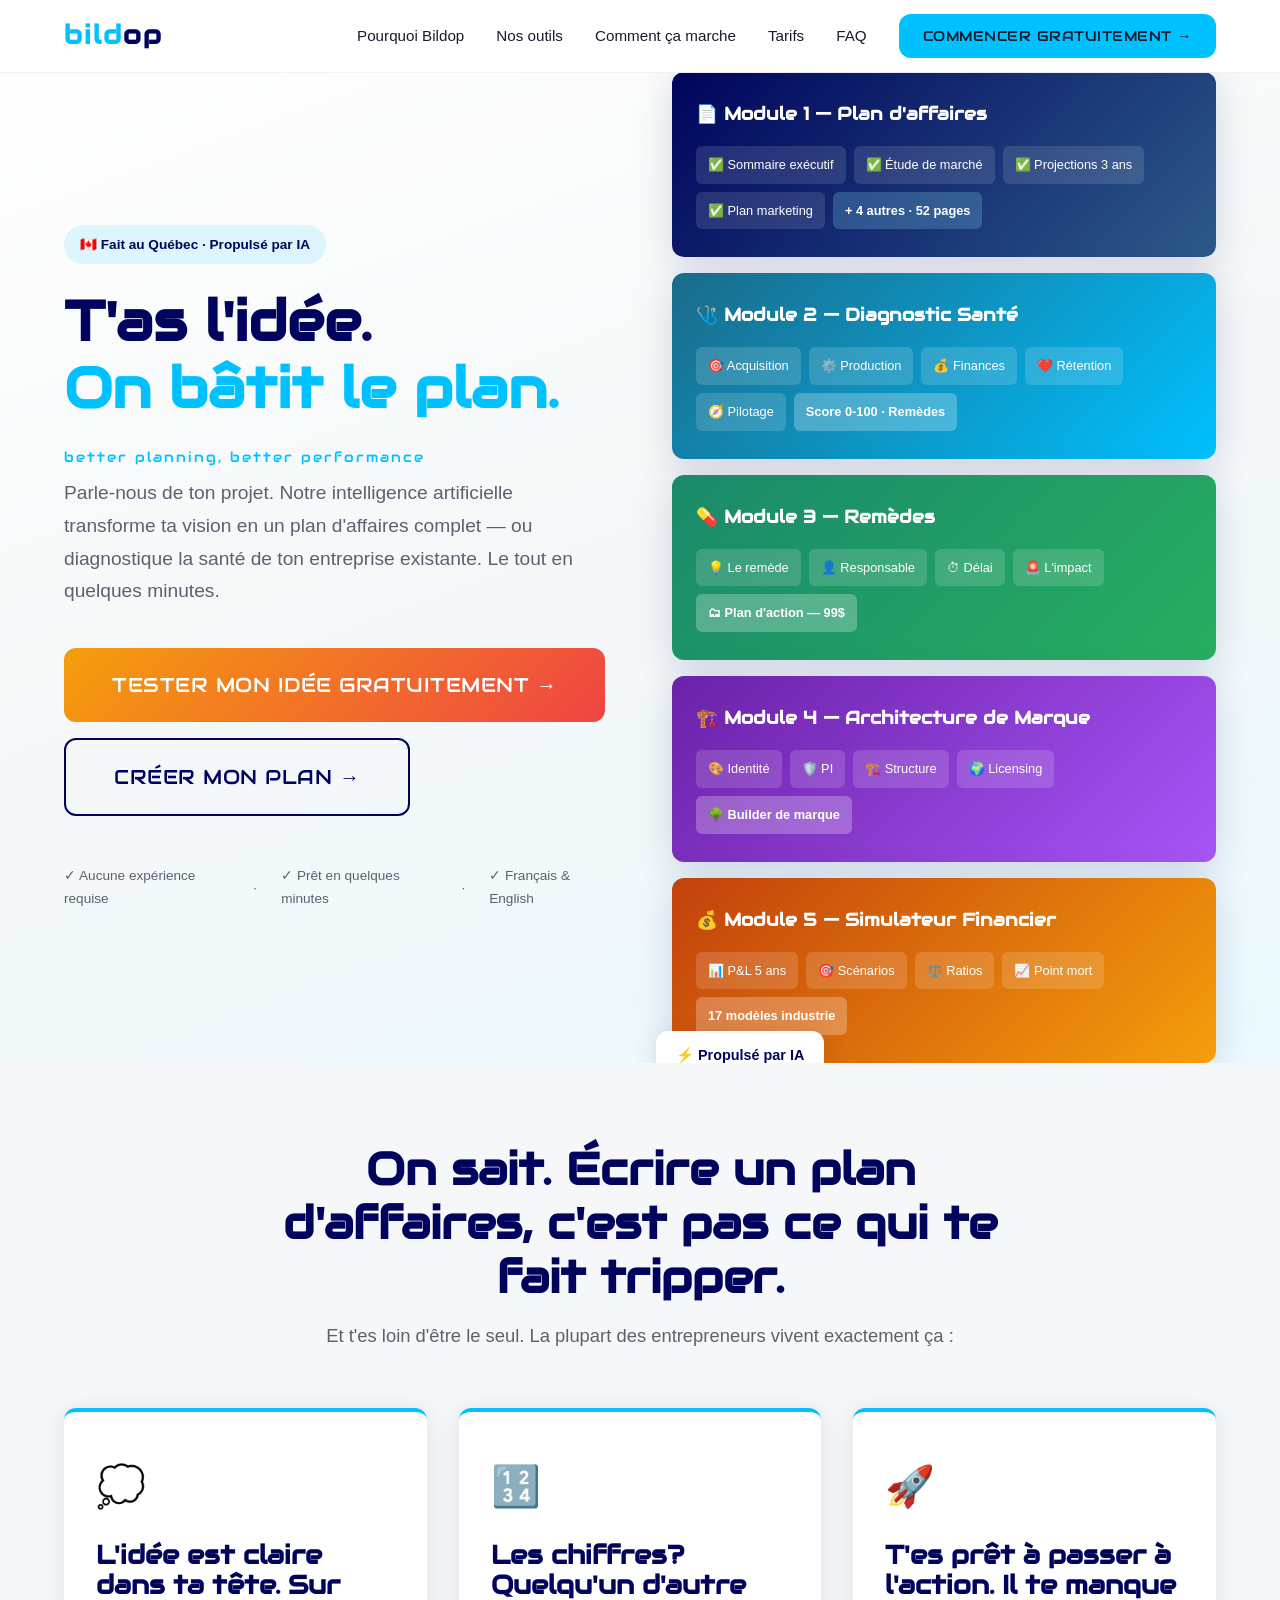
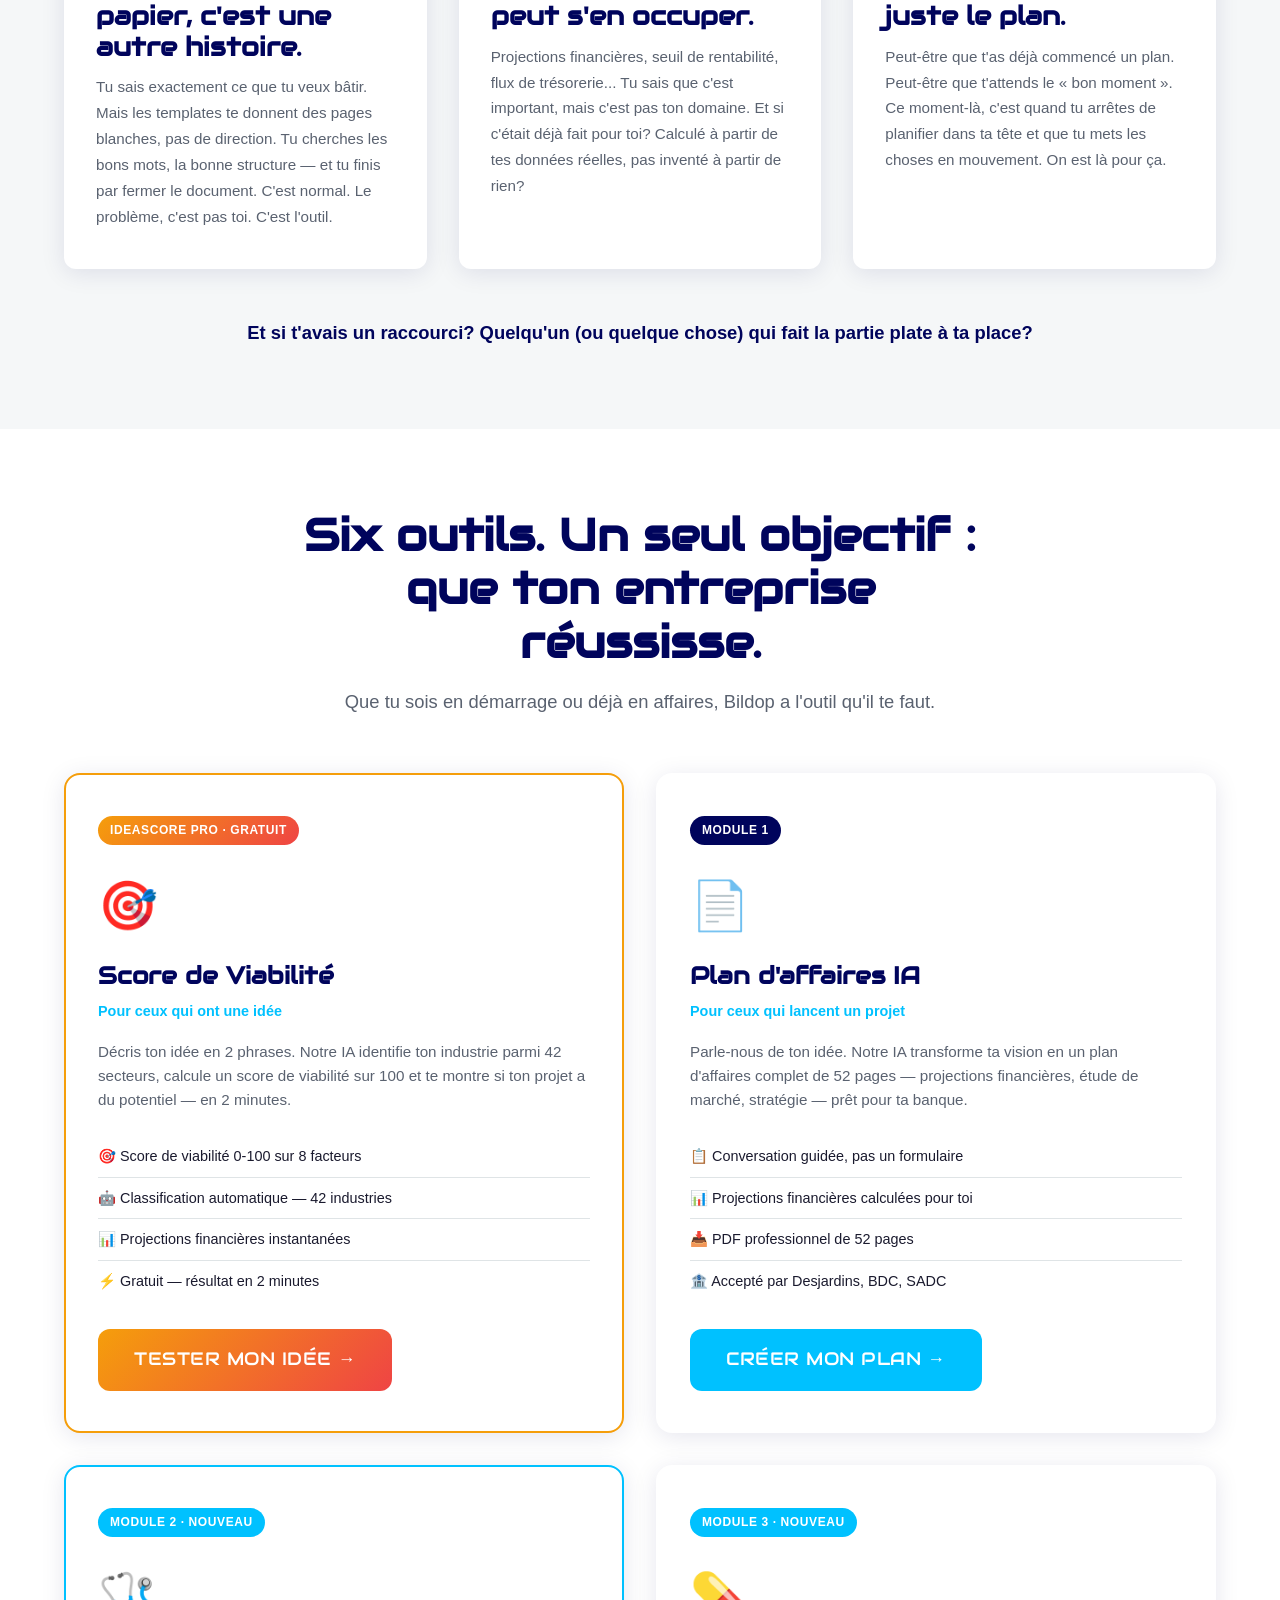
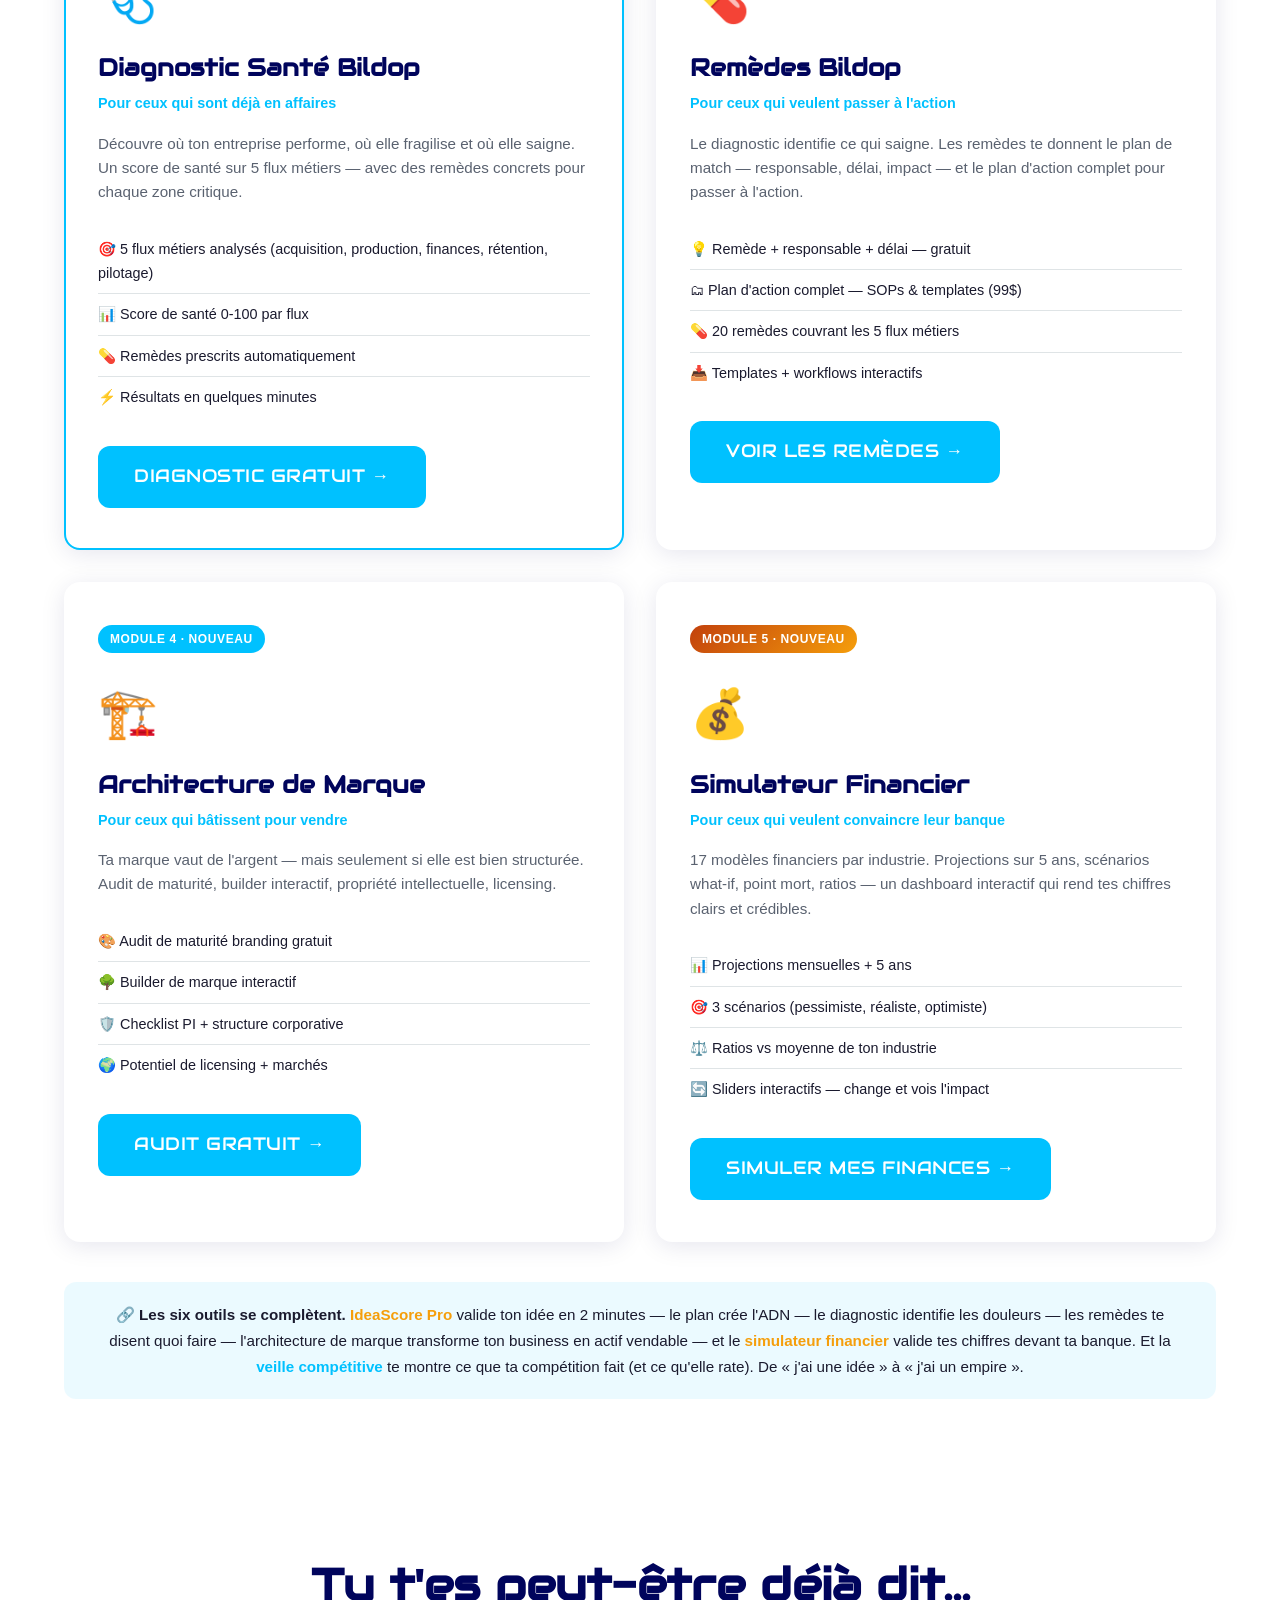
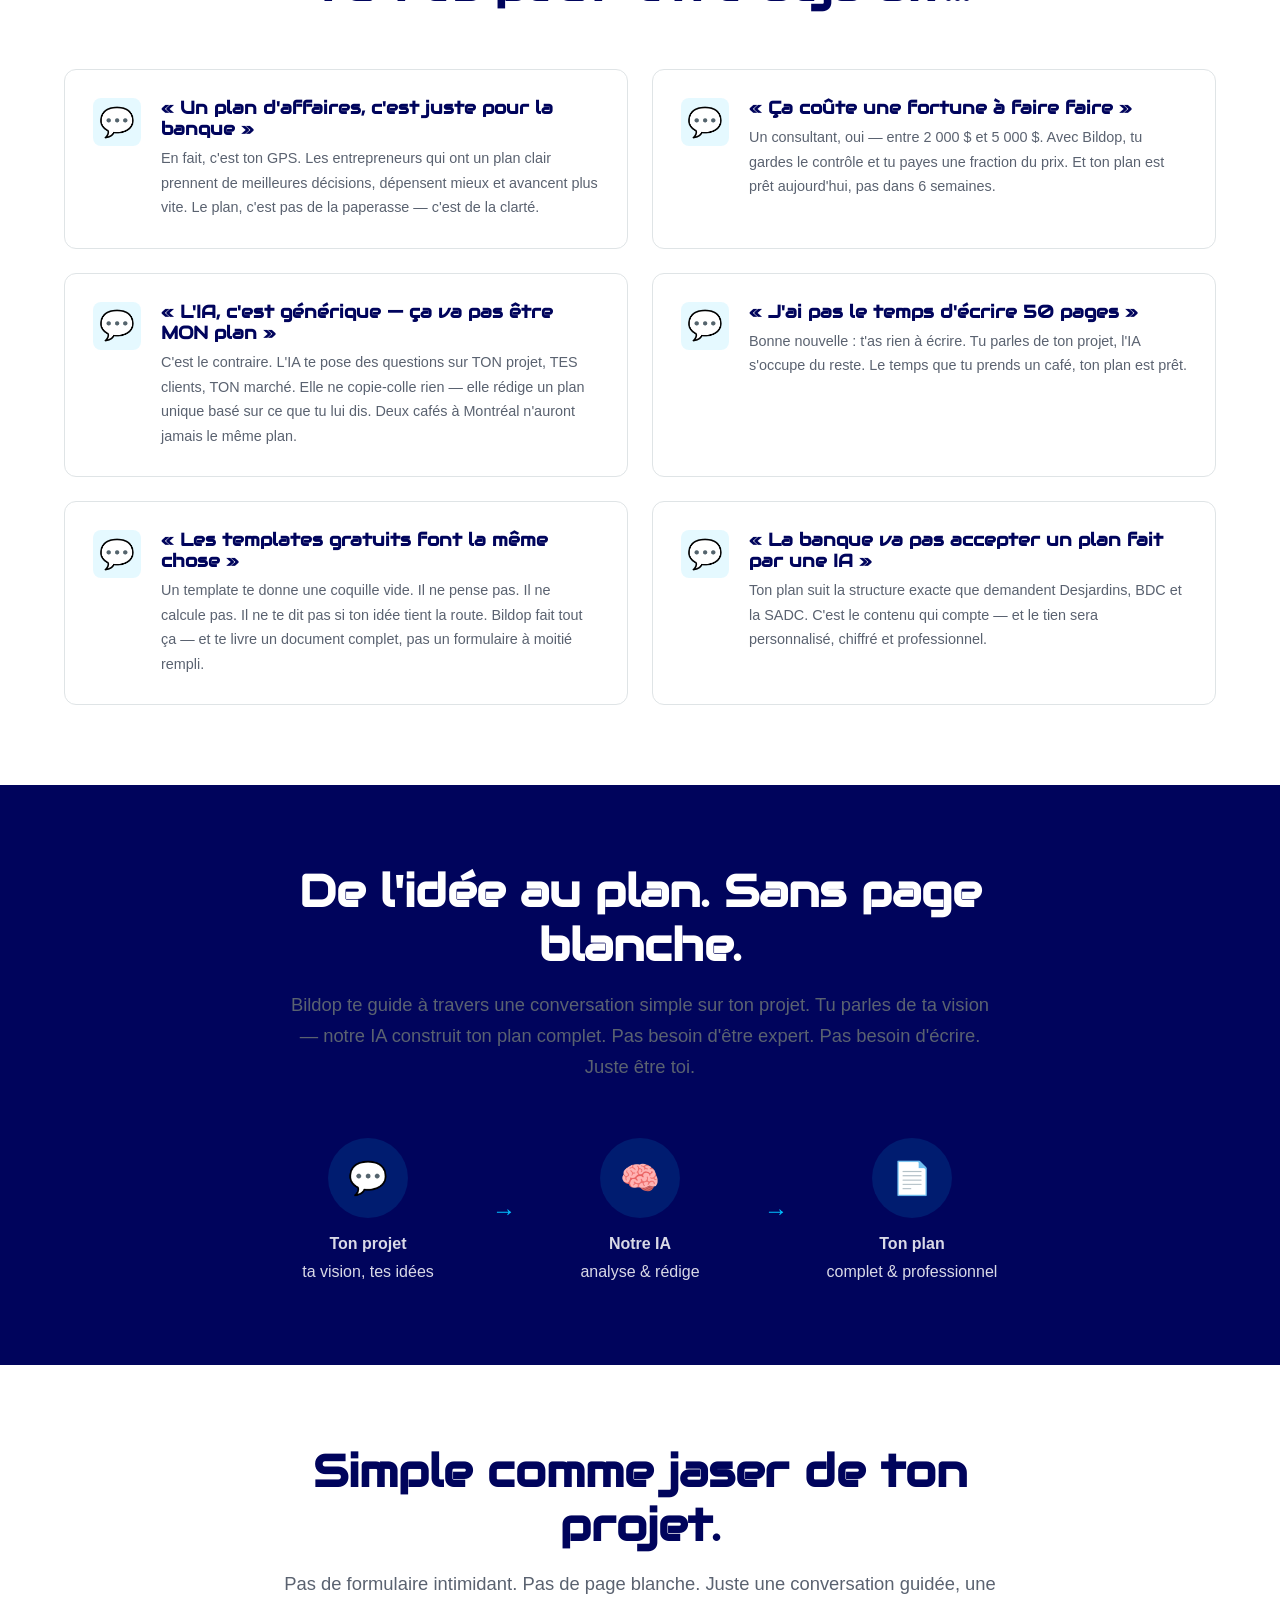
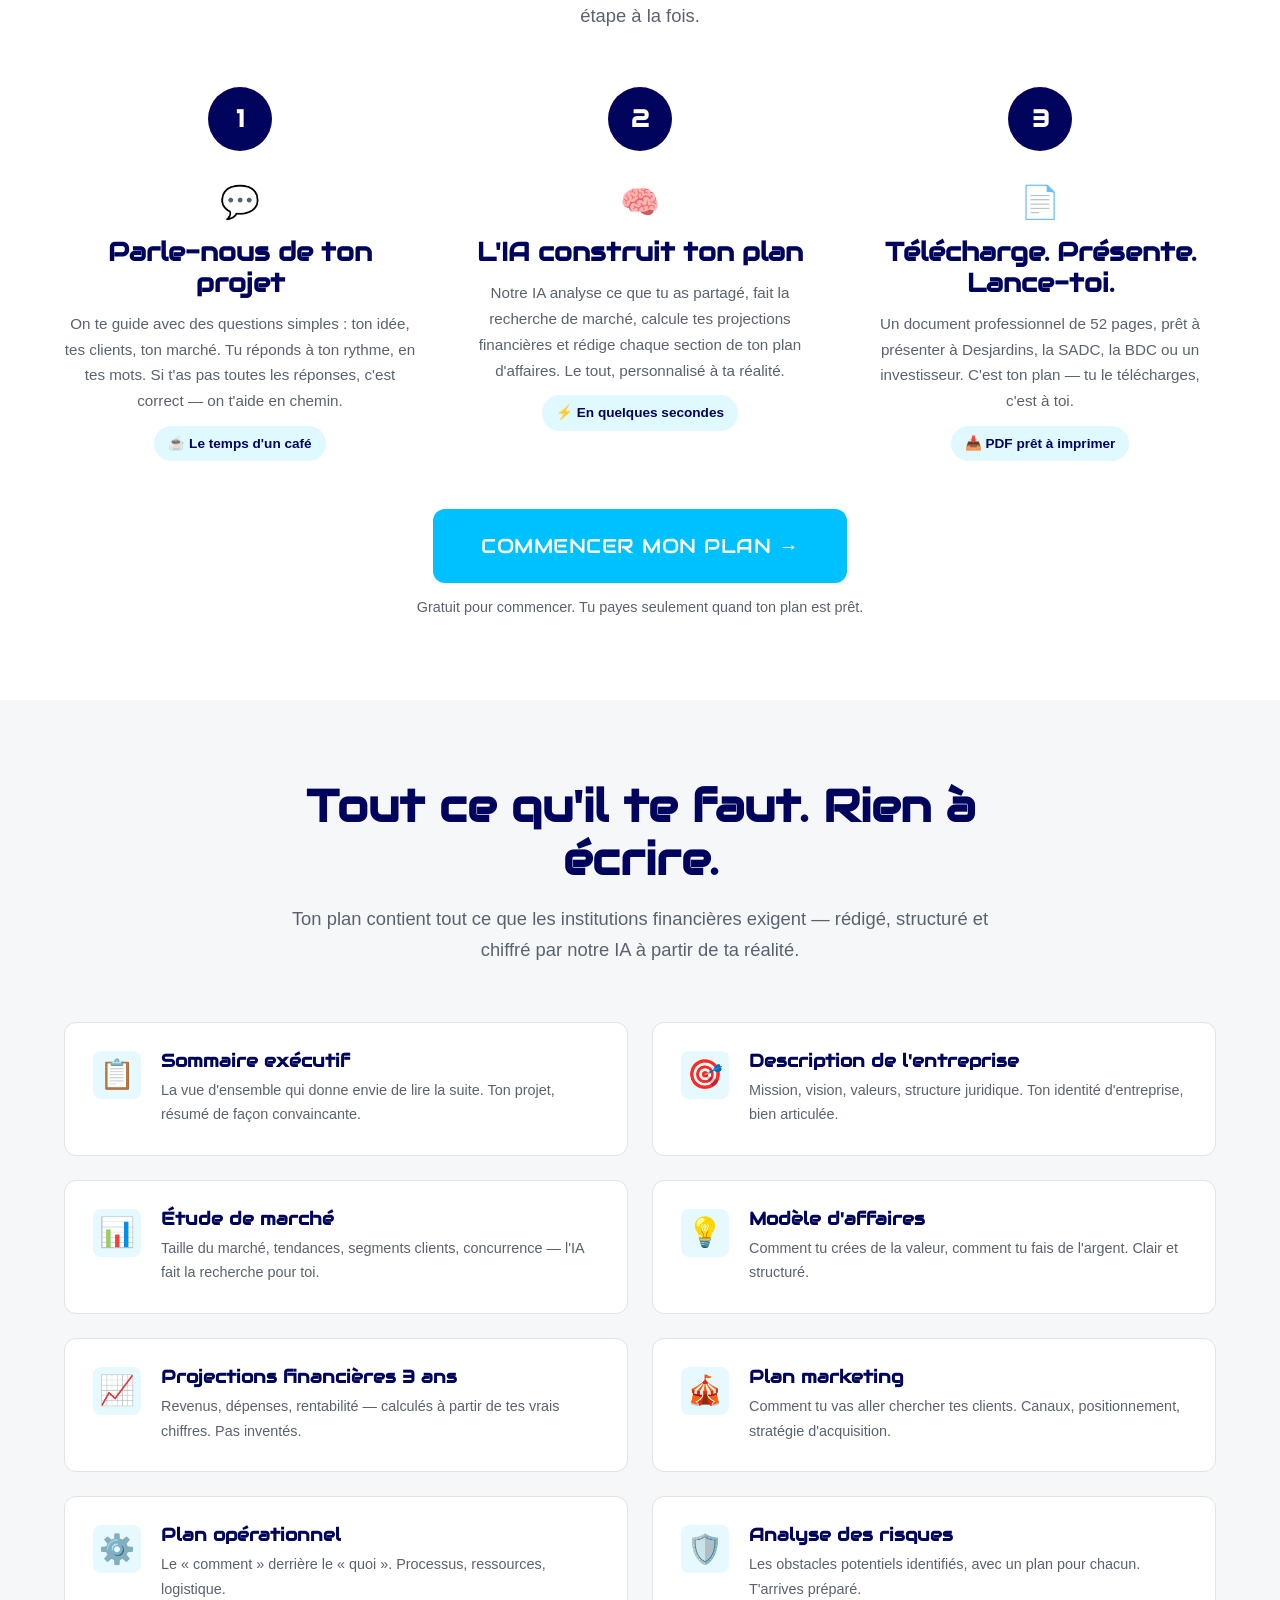
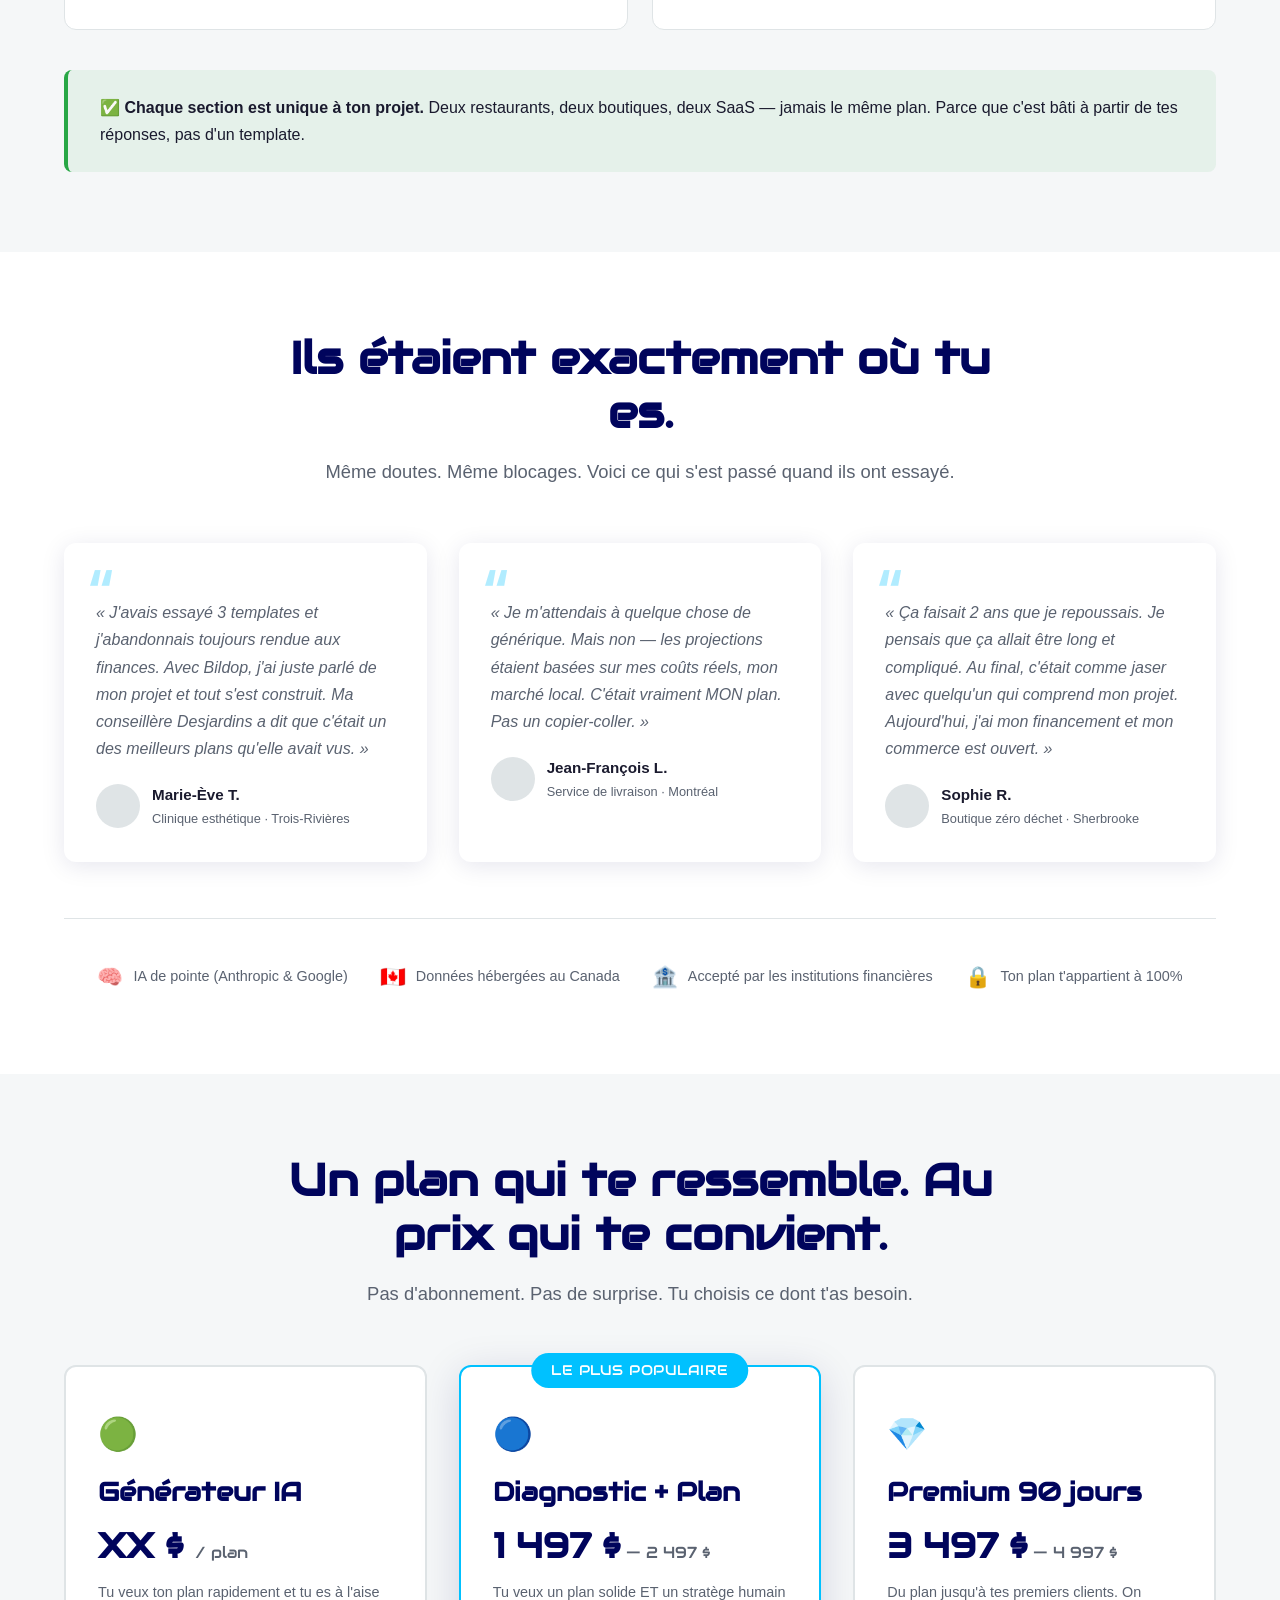
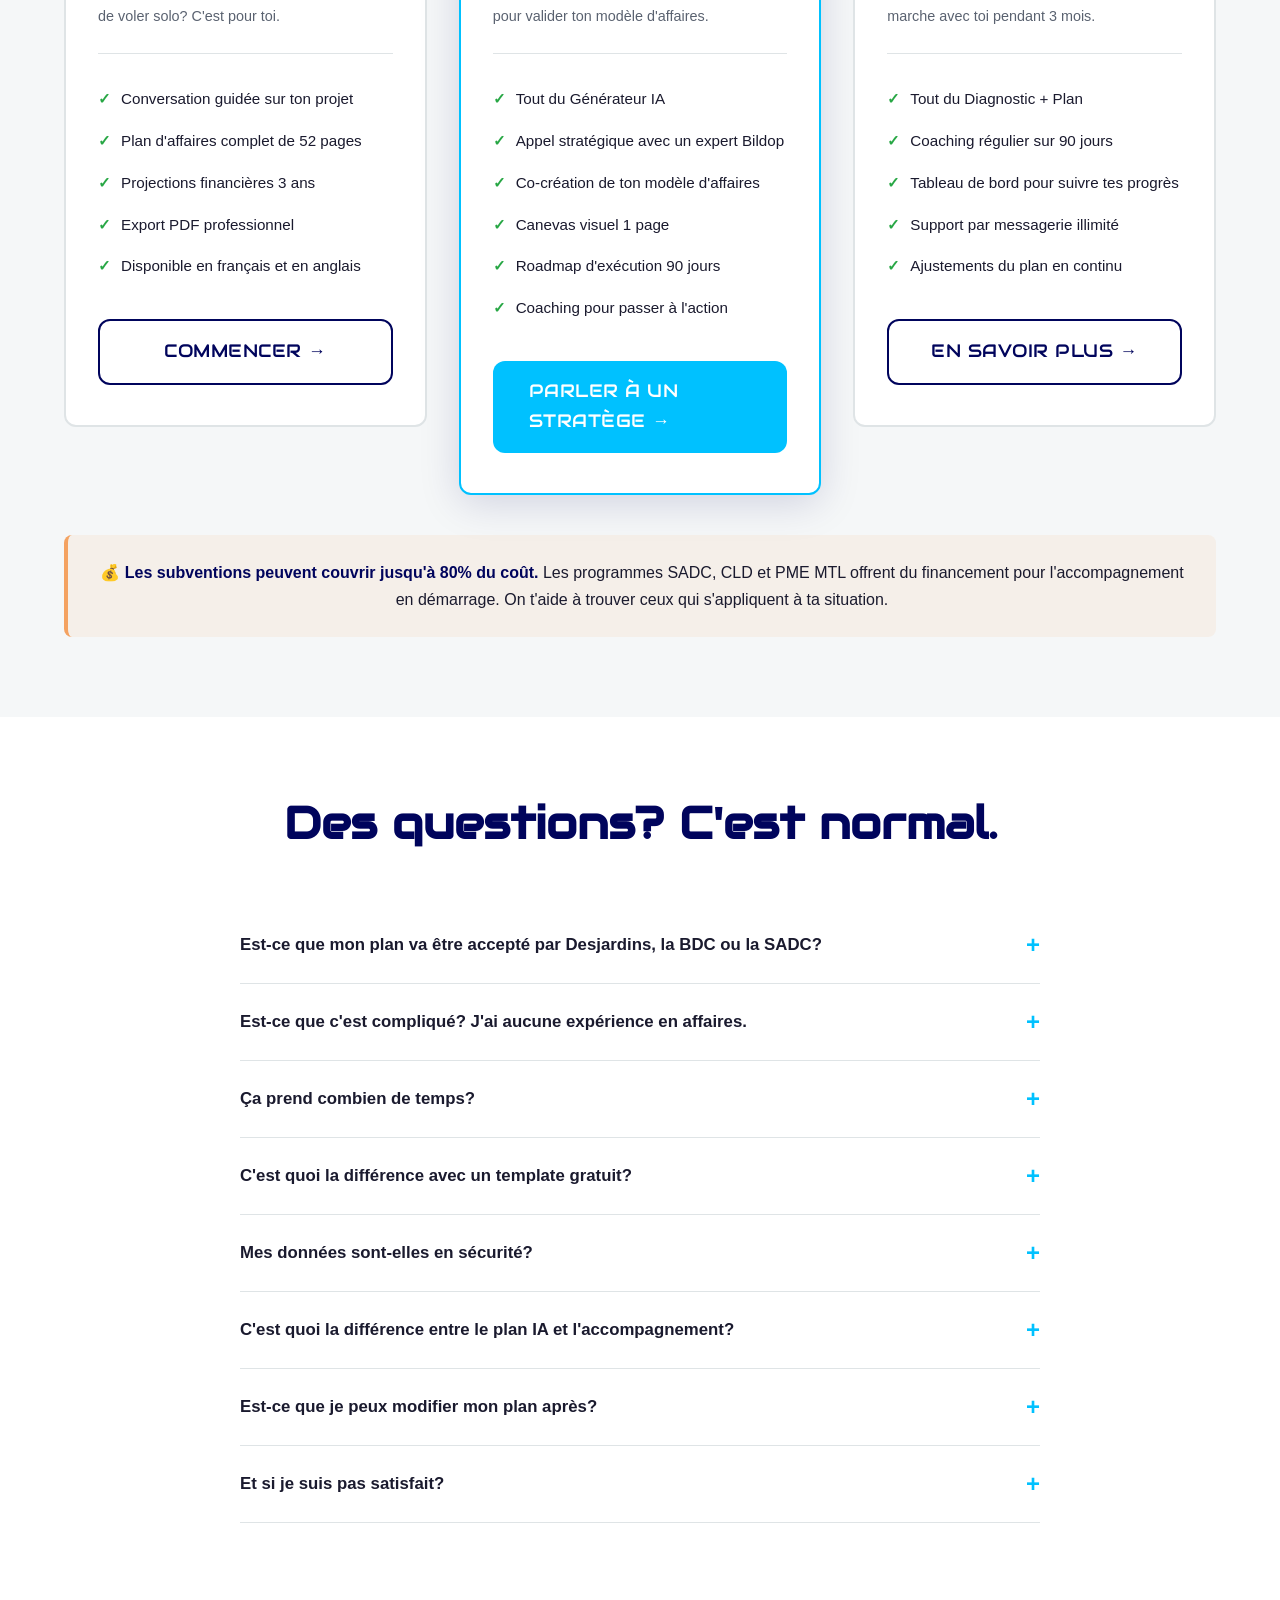
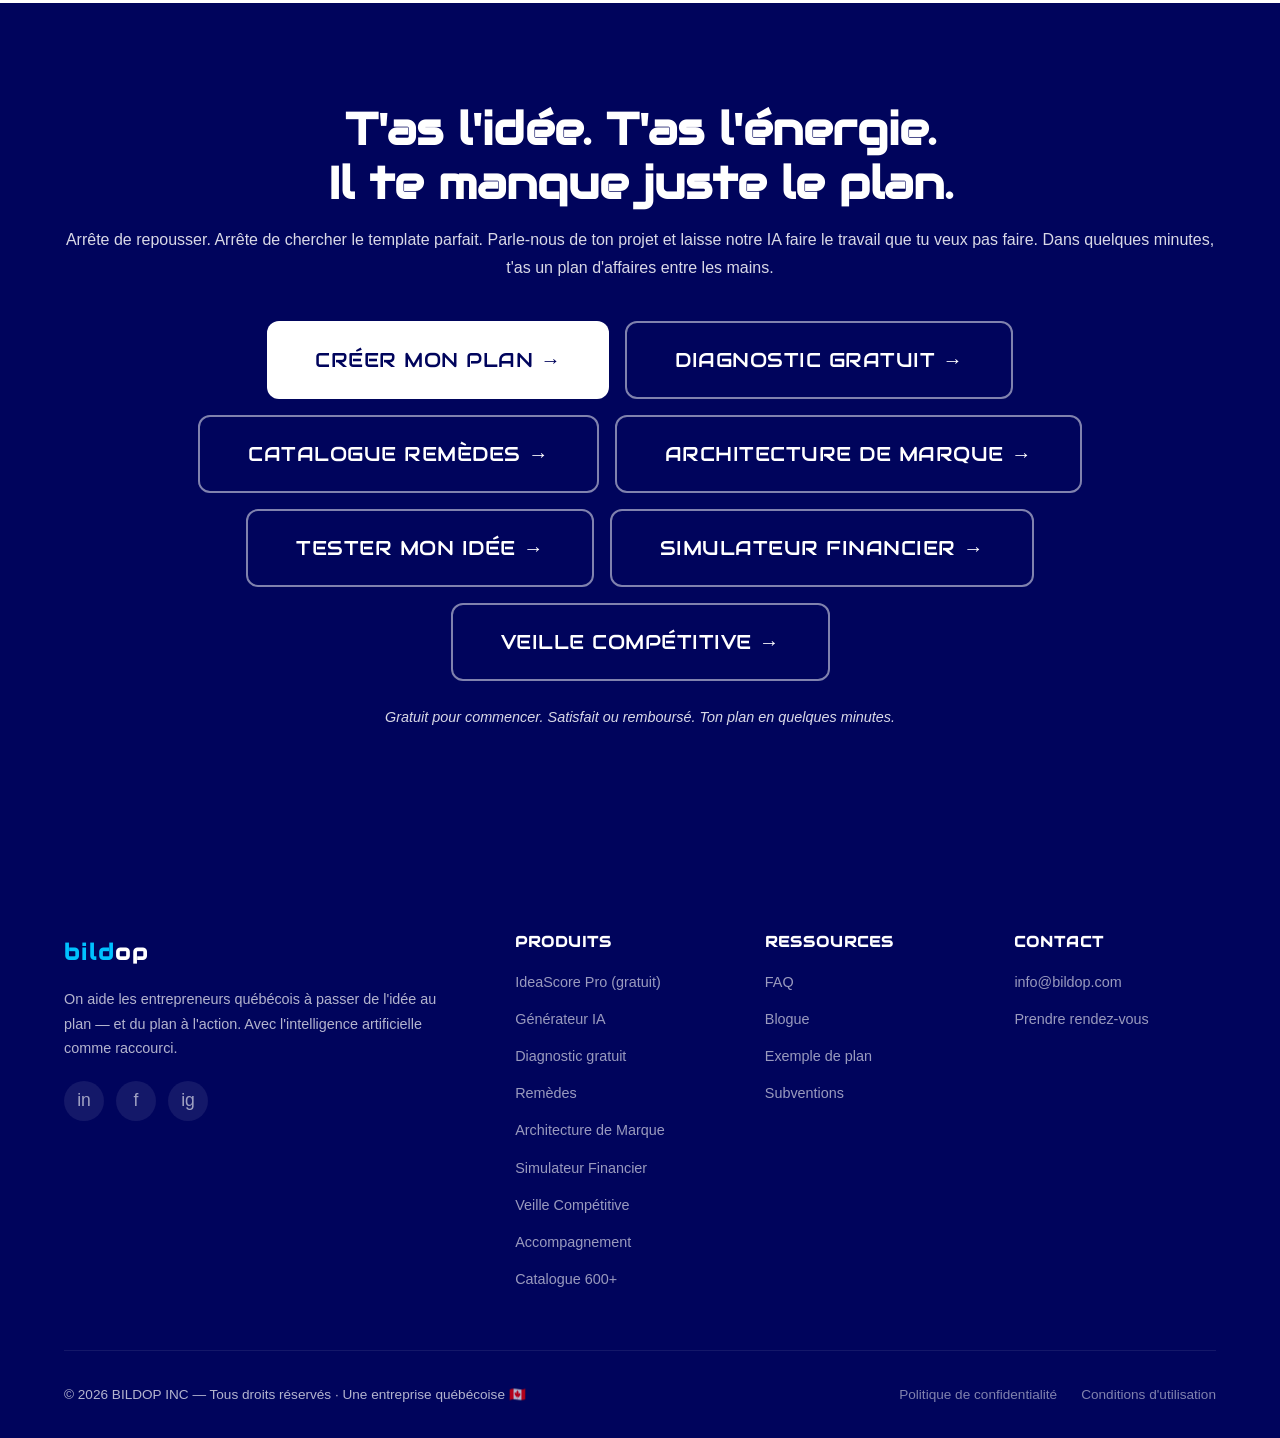
==== index.html @ 49d9e82d "Appliquer charte BILDOP officielle (UNIKUB) sur tout le site - Couleurs: navy #00045C, cyan #00C1FF," ====
<!DOCTYPE html>
<html lang="fr-CA">
<head>
  <meta charset="UTF-8">
  <meta name="viewport" content="width=device-width, initial-scale=1.0">
  <meta name="description" content="Passe de l'idée au plan d'affaires complet grâce à l'intelligence artificielle. 52 pages, projections financières, stratégie personnalisée. Fait au Québec.">
  <meta name="keywords" content="plan d'affaires, business plan, IA, intelligence artificielle, entrepreneur, Québec, démarrer entreprise, projections financières">
  <meta property="og:title" content="Bildop — Passe de l'idée au plan d'affaires. L'IA fait le reste.">
  <meta property="og:description" content="Parle-nous de ton projet. Notre IA crée ton plan d'affaires complet de 52 pages avec projections financières et stratégie personnalisée.">
  <meta property="og:type" content="website">
  <meta property="og:url" content="https://bildop.com">
  <title>Bildop — Plan d'affaires généré par IA | Québec</title>

  <!-- Fonts -->
  <link rel="preconnect" href="https://fonts.googleapis.com">
  <link rel="preconnect" href="https://fonts.gstatic.com" crossorigin>
  <link href="https://fonts.googleapis.com/css2?family=Audiowide&display=swap" rel="stylesheet">

  <!-- Styles -->
  <link rel="stylesheet" href="css/style.css">
</head>
<body>

  <!-- ========== NAVIGATION ========== -->
  <nav class="nav" id="nav">
    <div class="nav__inner">
      <a href="#" class="nav__logo"><span style="color:var(--sky)">bild</span><span style="color:var(--navy)">op</span></a>
      <ul class="nav__links" id="navLinks">
        <li><a href="#pourquoi">Pourquoi Bildop</a></li>
        <li><a href="#modules">Nos outils</a></li>
        <li><a href="#comment-ca-marche">Comment ça marche</a></li>
        <li><a href="#tarifs">Tarifs</a></li>
        <li><a href="#faq">FAQ</a></li>
        <li><a href="questionnaire.html" class="btn btn--primary nav__cta">Commencer gratuitement →</a></li>
      </ul>
      <button class="nav__toggle" id="navToggle" aria-label="Menu">
        <span></span><span></span><span></span>
      </button>
    </div>
  </nav>

  <!-- ========== HERO ========== -->
  <section class="hero" id="hero">
    <div class="container">
      <div class="hero__inner">
        <div class="hero__content">
          <div class="hero__badge">🇨🇦 Fait au Québec · Propulsé par IA</div>
          <h1>T'as l'idée.<br><span>On bâtit le plan.</span></h1>
          <p class="hero__slogan" style="font-family:'Audiowide',sans-serif;font-size:.85rem;color:var(--sky);letter-spacing:2px;text-transform:lowercase;margin-bottom:8px;">better planning, better performance</p>
          <p class="hero__subtitle">Parle-nous de ton projet. Notre intelligence artificielle transforme ta vision en un plan d'affaires complet — ou diagnostique la santé de ton entreprise existante. Le tout en quelques minutes.</p>
          <div class="hero__actions">
            <a href="ideascore.html" class="btn btn--primary btn--large" style="background: linear-gradient(135deg, #f59e0b, #ef4444); border: none;">Tester mon idée gratuitement →</a>
            <a href="questionnaire.html" class="btn btn--secondary btn--large">Créer mon plan →</a>
          </div>
          <div class="hero__trust">
            <span>✓ Aucune expérience requise</span>
            <span>·</span>
            <span>✓ Prêt en quelques minutes</span>
            <span>·</span>
            <span>✓ Français & English</span>
          </div>
        </div>
        <div class="hero__visual">
          <div style="display: flex; flex-direction: column; gap: 16px;">
            <!-- Module 1 Preview -->
            <div style="background: linear-gradient(135deg, var(--navy) 0%, #2d5a8a 100%); border-radius: 12px; padding: 28px 24px; color: white; box-shadow: var(--shadow-lg);">
              <div style="font-family: Audiowide, sans-serif; font-size: 1.1rem; font-weight: 600; margin-bottom: 16px;">📄 Module 1 — Plan d'affaires</div>
              <div style="display: flex; flex-wrap: wrap; gap: 8px; font-size: 0.8rem;">
                <span style="background: rgba(255,255,255,0.12); border-radius: 6px; padding: 8px 12px;">✅ Sommaire exécutif</span>
                <span style="background: rgba(255,255,255,0.12); border-radius: 6px; padding: 8px 12px;">✅ Étude de marché</span>
                <span style="background: rgba(255,255,255,0.12); border-radius: 6px; padding: 8px 12px;">✅ Projections 3 ans</span>
                <span style="background: rgba(255,255,255,0.12); border-radius: 6px; padding: 8px 12px;">✅ Plan marketing</span>
                <span style="background: rgba(111,184,216,0.3); border-radius: 6px; padding: 8px 12px; font-weight: 600;">+ 4 autres · 52 pages</span>
              </div>
            </div>
            <!-- Module 2 Preview -->
            <div style="background: linear-gradient(135deg, #1a6b8a 0%, var(--sky) 100%); border-radius: 12px; padding: 28px 24px; color: white; box-shadow: var(--shadow-lg);">
              <div style="font-family: Audiowide, sans-serif; font-size: 1.1rem; font-weight: 600; margin-bottom: 16px;">🩺 Module 2 — Diagnostic Santé</div>
              <div style="display: flex; flex-wrap: wrap; gap: 8px; font-size: 0.8rem;">
                <span style="background: rgba(255,255,255,0.15); border-radius: 6px; padding: 8px 12px;">🎯 Acquisition</span>
                <span style="background: rgba(255,255,255,0.15); border-radius: 6px; padding: 8px 12px;">⚙️ Production</span>
                <span style="background: rgba(255,255,255,0.15); border-radius: 6px; padding: 8px 12px;">💰 Finances</span>
                <span style="background: rgba(255,255,255,0.15); border-radius: 6px; padding: 8px 12px;">❤️ Rétention</span>
                <span style="background: rgba(255,255,255,0.15); border-radius: 6px; padding: 8px 12px;">🧭 Pilotage</span>
                <span style="background: rgba(255,255,255,0.25); border-radius: 6px; padding: 8px 12px; font-weight: 600;">Score 0-100 · Remèdes</span>
              </div>
            </div>
            <!-- Module 3 Preview -->
            <div style="background: linear-gradient(135deg, #1a8a6b 0%, #27ae60 100%); border-radius: 12px; padding: 28px 24px; color: white; box-shadow: var(--shadow-lg);">
              <div style="font-family: Audiowide, sans-serif; font-size: 1.1rem; font-weight: 600; margin-bottom: 16px;">💊 Module 3 — Remèdes</div>
              <div style="display: flex; flex-wrap: wrap; gap: 8px; font-size: 0.8rem;">
                <span style="background: rgba(255,255,255,0.15); border-radius: 6px; padding: 8px 12px;">💡 Le remède</span>
                <span style="background: rgba(255,255,255,0.15); border-radius: 6px; padding: 8px 12px;">👤 Responsable</span>
                <span style="background: rgba(255,255,255,0.15); border-radius: 6px; padding: 8px 12px;">⏱ Délai</span>
                <span style="background: rgba(255,255,255,0.15); border-radius: 6px; padding: 8px 12px;">🚨 L'impact</span>
                <span style="background: rgba(255,255,255,0.25); border-radius: 6px; padding: 8px 12px; font-weight: 600;">🗂 Plan d'action — 99$</span>
              </div>
            </div>
            <!-- Module 4 Preview -->
            <div style="background: linear-gradient(135deg, #6b21a8 0%, #a855f7 100%); border-radius: 12px; padding: 28px 24px; color: white; box-shadow: var(--shadow-lg);">
              <div style="font-family: Audiowide, sans-serif; font-size: 1.1rem; font-weight: 600; margin-bottom: 16px;">🏗️ Module 4 — Architecture de Marque</div>
              <div style="display: flex; flex-wrap: wrap; gap: 8px; font-size: 0.8rem;">
                <span style="background: rgba(255,255,255,0.15); border-radius: 6px; padding: 8px 12px;">🎨 Identité</span>
                <span style="background: rgba(255,255,255,0.15); border-radius: 6px; padding: 8px 12px;">🛡️ PI</span>
                <span style="background: rgba(255,255,255,0.15); border-radius: 6px; padding: 8px 12px;">🏗️ Structure</span>
                <span style="background: rgba(255,255,255,0.15); border-radius: 6px; padding: 8px 12px;">🌍 Licensing</span>
                <span style="background: rgba(255,255,255,0.25); border-radius: 6px; padding: 8px 12px; font-weight: 600;">🌳 Builder de marque</span>
              </div>
            </div>
            <!-- Module 5 Preview -->
            <div style="background: linear-gradient(135deg, #c2410c 0%, #f59e0b 100%); border-radius: 12px; padding: 28px 24px; color: white; box-shadow: var(--shadow-lg);">
              <div style="font-family: Audiowide, sans-serif; font-size: 1.1rem; font-weight: 600; margin-bottom: 16px;">💰 Module 5 — Simulateur Financier</div>
              <div style="display: flex; flex-wrap: wrap; gap: 8px; font-size: 0.8rem;">
                <span style="background: rgba(255,255,255,0.15); border-radius: 6px; padding: 8px 12px;">📊 P&L 5 ans</span>
                <span style="background: rgba(255,255,255,0.15); border-radius: 6px; padding: 8px 12px;">🎯 Scénarios</span>
                <span style="background: rgba(255,255,255,0.15); border-radius: 6px; padding: 8px 12px;">⚖️ Ratios</span>
                <span style="background: rgba(255,255,255,0.15); border-radius: 6px; padding: 8px 12px;">📈 Point mort</span>
                <span style="background: rgba(255,255,255,0.25); border-radius: 6px; padding: 8px 12px; font-weight: 600;">17 modèles industrie</span>
              </div>
            </div>
          </div>
          <div class="hero__float-badge">⚡ Propulsé par IA</div>
        </div>
      </div>
    </div>
  </section>

  <!-- ========== SECTION 2 — EMPATHIE (pas "douleur") ========== -->
  <section class="section section--gray" id="pourquoi">
    <div class="container">
      <div class="section-header fade-up">
        <h2>On sait. Écrire un plan d'affaires, c'est pas ce qui te fait tripper.</h2>
        <p>Et t'es loin d'être le seul. La plupart des entrepreneurs vivent exactement ça :</p>
      </div>

      <div class="pain-cards">
        <div class="pain-card fade-up">
          <div class="pain-card__icon">💭</div>
          <h3>L'idée est claire dans ta tête. Sur papier, c'est une autre histoire.</h3>
          <p>Tu sais exactement ce que tu veux bâtir. Mais les templates te donnent des pages blanches, pas de direction. Tu cherches les bons mots, la bonne structure — et tu finis par fermer le document. C'est normal. Le problème, c'est pas toi. C'est l'outil.</p>
        </div>

        <div class="pain-card fade-up">
          <div class="pain-card__icon">🔢</div>
          <h3>Les chiffres? Quelqu'un d'autre peut s'en occuper.</h3>
          <p>Projections financières, seuil de rentabilité, flux de trésorerie... Tu sais que c'est important, mais c'est pas ton domaine. Et si c'était déjà fait pour toi? Calculé à partir de tes données réelles, pas inventé à partir de rien?</p>
        </div>

        <div class="pain-card fade-up">
          <div class="pain-card__icon">🚀</div>
          <h3>T'es prêt à passer à l'action. Il te manque juste le plan.</h3>
          <p>Peut-être que t'as déjà commencé un plan. Peut-être que t'attends le « bon moment ». Ce moment-là, c'est quand tu arrêtes de planifier dans ta tête et que tu mets les choses en mouvement. On est là pour ça.</p>
        </div>
      </div>

      <div style="text-align: center; margin-top: 48px;" class="fade-up">
        <p style="font-size: 1.15rem; color: var(--navy); font-weight: 600;">Et si t'avais un raccourci? Quelqu'un (ou quelque chose) qui fait la partie plate à ta place?</p>
      </div>
    </div>
  </section>

  <!-- ========== MODULES — NOS 3 OUTILS ========== -->
  <section class="section" id="modules">
    <div class="container">
      <div class="section-header fade-up">
        <h2>Six outils. Un seul objectif : que ton entreprise réussisse.</h2>
        <p>Que tu sois en démarrage ou déjà en affaires, Bildop a l'outil qu'il te faut.</p>
      </div>

      <div class="modules-grid">
        <!-- IdeaScore Pro — ENTRY POINT -->
        <div class="module-card fade-up" style="border: 2px solid #f59e0b;">
          <div class="module-card__badge module-card__badge--new" style="background: linear-gradient(135deg, #f59e0b, #ef4444);">IdeaScore Pro · Gratuit</div>
          <div class="module-card__icon">🎯</div>
          <h3>Score de Viabilité</h3>
          <p class="module-card__for">Pour ceux qui ont une idée</p>
          <p class="module-card__desc">Décris ton idée en 2 phrases. Notre IA identifie ton industrie parmi 42 secteurs, calcule un score de viabilité sur 100 et te montre si ton projet a du potentiel — en 2 minutes.</p>
          <ul class="module-card__features">
            <li>🎯 Score de viabilité 0-100 sur 8 facteurs</li>
            <li>🤖 Classification automatique — 42 industries</li>
            <li>📊 Projections financières instantanées</li>
            <li>⚡ Gratuit — résultat en 2 minutes</li>
          </ul>
          <a href="ideascore.html" class="btn btn--primary" style="background: linear-gradient(135deg, #f59e0b, #ef4444); border: none;">Tester mon idée →</a>
        </div>

        <!-- Module 1 : Plan d'affaires -->
        <div class="module-card fade-up">
          <div class="module-card__badge">Module 1</div>
          <div class="module-card__icon">📄</div>
          <h3>Plan d'affaires IA</h3>
          <p class="module-card__for">Pour ceux qui lancent un projet</p>
          <p class="module-card__desc">Parle-nous de ton idée. Notre IA transforme ta vision en un plan d'affaires complet de 52 pages — projections financières, étude de marché, stratégie — prêt pour ta banque.</p>
          <ul class="module-card__features">
            <li>📋 Conversation guidée, pas un formulaire</li>
            <li>📊 Projections financières calculées pour toi</li>
            <li>📥 PDF professionnel de 52 pages</li>
            <li>🏦 Accepté par Desjardins, BDC, SADC</li>
          </ul>
          <a href="questionnaire.html" class="btn btn--primary">Créer mon plan →</a>
        </div>

        <!-- Module 2 : Diagnostic -->
        <div class="module-card module-card--diagnostic fade-up">
          <div class="module-card__badge module-card__badge--new">Module 2 · Nouveau</div>
          <div class="module-card__icon">🩺</div>
          <h3>Diagnostic Santé Bildop</h3>
          <p class="module-card__for">Pour ceux qui sont déjà en affaires</p>
          <p class="module-card__desc">Découvre où ton entreprise performe, où elle fragilise et où elle saigne. Un score de santé sur 5 flux métiers — avec des remèdes concrets pour chaque zone critique.</p>
          <ul class="module-card__features">
            <li>🎯 5 flux métiers analysés (acquisition, production, finances, rétention, pilotage)</li>
            <li>📊 Score de santé 0-100 par flux</li>
            <li>💊 Remèdes prescrits automatiquement</li>
            <li>⚡ Résultats en quelques minutes</li>
          </ul>
          <a href="diagnostic.html" class="btn btn--primary">Diagnostic gratuit →</a>
        </div>

        <!-- Module 3 : Remèdes -->
        <div class="module-card fade-up">
          <div class="module-card__badge module-card__badge--new">Module 3 · Nouveau</div>
          <div class="module-card__icon">💊</div>
          <h3>Remèdes Bildop</h3>
          <p class="module-card__for">Pour ceux qui veulent passer à l'action</p>
          <p class="module-card__desc">Le diagnostic identifie ce qui saigne. Les remèdes te donnent le plan de match — responsable, délai, impact — et le plan d'action complet pour passer à l'action.</p>
          <ul class="module-card__features">
            <li>💡 Remède + responsable + délai — gratuit</li>
            <li>🗂 Plan d'action complet — SOPs & templates (99$)</li>
            <li>💊 20 remèdes couvrant les 5 flux métiers</li>
            <li>📥 Templates + workflows interactifs</li>
          </ul>
          <a href="remedes.html" class="btn btn--primary">Voir les remèdes →</a>
        </div>

        <!-- Module 4 : Architecture de Marque -->
        <div class="module-card fade-up">
          <div class="module-card__badge module-card__badge--new">Module 4 · Nouveau</div>
          <div class="module-card__icon">🏗️</div>
          <h3>Architecture de Marque</h3>
          <p class="module-card__for">Pour ceux qui bâtissent pour vendre</p>
          <p class="module-card__desc">Ta marque vaut de l'argent — mais seulement si elle est bien structurée. Audit de maturité, builder interactif, propriété intellectuelle, licensing.</p>
          <ul class="module-card__features">
            <li>🎨 Audit de maturité branding gratuit</li>
            <li>🌳 Builder de marque interactif</li>
            <li>🛡️ Checklist PI + structure corporative</li>
            <li>🌍 Potentiel de licensing + marchés</li>
          </ul>
          <a href="marque.html" class="btn btn--primary">Audit gratuit →</a>
        </div>

        <!-- Module 5 : Simulateur Financier -->
        <div class="module-card fade-up">
          <div class="module-card__badge module-card__badge--new" style="background: linear-gradient(135deg, #c2410c, #f59e0b);">Module 5 · Nouveau</div>
          <div class="module-card__icon">💰</div>
          <h3>Simulateur Financier</h3>
          <p class="module-card__for">Pour ceux qui veulent convaincre leur banque</p>
          <p class="module-card__desc">17 modèles financiers par industrie. Projections sur 5 ans, scénarios what-if, point mort, ratios — un dashboard interactif qui rend tes chiffres clairs et crédibles.</p>
          <ul class="module-card__features">
            <li>📊 Projections mensuelles + 5 ans</li>
            <li>🎯 3 scénarios (pessimiste, réaliste, optimiste)</li>
            <li>⚖️ Ratios vs moyenne de ton industrie</li>
            <li>🔄 Sliders interactifs — change et vois l'impact</li>
          </ul>
          <a href="financier.html" class="btn btn--primary">Simuler mes finances →</a>
        </div>
      </div>

      <div class="modules-note fade-up">
        🔗 <strong>Les six outils se complètent.</strong> <a href="ideascore.html" style="color: #f59e0b; font-weight: 600;">IdeaScore Pro</a> valide ton idée en 2 minutes — le plan crée l'ADN — le diagnostic identifie les douleurs — les remèdes te disent quoi faire — l'architecture de marque transforme ton business en actif vendable — et le <a href="financier.html" style="color: #f59e0b; font-weight: 600;">simulateur financier</a> valide tes chiffres devant ta banque. Et la <a href="veille.html" style="color: var(--sky); font-weight: 600;">veille compétitive</a> te montre ce que ta compétition fait (et ce qu'elle rate). De « j'ai une idée » à « j'ai un empire ».
      </div>
    </div>
  </section>

  <!-- ========== SECTION 3 — CE QUE TU PENSES vs CE QUI EST VRAI ========== -->
  <section class="section" id="mythes">
    <div class="container">
      <div class="section-header fade-up">
        <h2>Tu t'es peut-être déjà dit...</h2>
      </div>

      <div class="features-grid">
        <div class="feature-card fade-up">
          <div class="feature-card__icon">💬</div>
          <div>
            <h3>« Un plan d'affaires, c'est juste pour la banque »</h3>
            <p>En fait, c'est ton GPS. Les entrepreneurs qui ont un plan clair prennent de meilleures décisions, dépensent mieux et avancent plus vite. Le plan, c'est pas de la paperasse — c'est de la clarté.</p>
          </div>
        </div>

        <div class="feature-card fade-up">
          <div class="feature-card__icon">💬</div>
          <div>
            <h3>« Ça coûte une fortune à faire faire »</h3>
            <p>Un consultant, oui — entre 2 000 $ et 5 000 $. Avec Bildop, tu gardes le contrôle et tu payes une fraction du prix. Et ton plan est prêt aujourd'hui, pas dans 6 semaines.</p>
          </div>
        </div>

        <div class="feature-card fade-up">
          <div class="feature-card__icon">💬</div>
          <div>
            <h3>« L'IA, c'est générique — ça va pas être MON plan »</h3>
            <p>C'est le contraire. L'IA te pose des questions sur TON projet, TES clients, TON marché. Elle ne copie-colle rien — elle rédige un plan unique basé sur ce que tu lui dis. Deux cafés à Montréal n'auront jamais le même plan.</p>
          </div>
        </div>

        <div class="feature-card fade-up">
          <div class="feature-card__icon">💬</div>
          <div>
            <h3>« J'ai pas le temps d'écrire 50 pages »</h3>
            <p>Bonne nouvelle : t'as rien à écrire. Tu parles de ton projet, l'IA s'occupe du reste. Le temps que tu prends un café, ton plan est prêt.</p>
          </div>
        </div>

        <div class="feature-card fade-up">
          <div class="feature-card__icon">💬</div>
          <div>
            <h3>« Les templates gratuits font la même chose »</h3>
            <p>Un template te donne une coquille vide. Il ne pense pas. Il ne calcule pas. Il ne te dit pas si ton idée tient la route. Bildop fait tout ça — et te livre un document complet, pas un formulaire à moitié rempli.</p>
          </div>
        </div>

        <div class="feature-card fade-up">
          <div class="feature-card__icon">💬</div>
          <div>
            <h3>« La banque va pas accepter un plan fait par une IA »</h3>
            <p>Ton plan suit la structure exacte que demandent Desjardins, BDC et la SADC. C'est le contenu qui compte — et le tien sera personnalisé, chiffré et professionnel.</p>
          </div>
        </div>
      </div>
    </div>
  </section>

  <!-- ========== SECTION 4 — TRANSFORMATION ========== -->
  <section class="section section--navy" id="solution">
    <div class="container">
      <div class="section-header fade-up">
        <h2>De l'idée au plan. Sans page blanche.</h2>
        <p>Bildop te guide à travers une conversation simple sur ton projet. Tu parles de ta vision — notre IA construit ton plan complet. Pas besoin d'être expert. Pas besoin d'écrire. Juste être toi.</p>
      </div>

      <div class="solution__flow fade-up">
        <div class="solution__flow-item">
          <div class="solution__flow-icon">💬</div>
          <p><strong>Ton projet</strong><br>ta vision, tes idées</p>
        </div>
        <div class="solution__flow-arrow">→</div>
        <div class="solution__flow-item">
          <div class="solution__flow-icon">🧠</div>
          <p><strong>Notre IA</strong><br>analyse & rédige</p>
        </div>
        <div class="solution__flow-arrow">→</div>
        <div class="solution__flow-item">
          <div class="solution__flow-icon">📄</div>
          <p><strong>Ton plan</strong><br>complet & professionnel</p>
        </div>
      </div>
    </div>
  </section>

  <!-- ========== SECTION 5 — COMMENT ÇA MARCHE ========== -->
  <section class="section" id="comment-ca-marche">
    <div class="container">
      <div class="section-header fade-up">
        <h2>Simple comme jaser de ton projet.</h2>
        <p>Pas de formulaire intimidant. Pas de page blanche. Juste une conversation guidée, une étape à la fois.</p>
      </div>

      <div class="steps">
        <div class="step fade-up">
          <div class="step__number">1</div>
          <div class="step__icon">💬</div>
          <h3>Parle-nous de ton projet</h3>
          <p>On te guide avec des questions simples : ton idée, tes clients, ton marché. Tu réponds à ton rythme, en tes mots. Si t'as pas toutes les réponses, c'est correct — on t'aide en chemin.</p>
          <div class="step__meta">☕ Le temps d'un café</div>
        </div>

        <div class="step fade-up">
          <div class="step__number">2</div>
          <div class="step__icon">🧠</div>
          <h3>L'IA construit ton plan</h3>
          <p>Notre IA analyse ce que tu as partagé, fait la recherche de marché, calcule tes projections financières et rédige chaque section de ton plan d'affaires. Le tout, personnalisé à ta réalité.</p>
          <div class="step__meta">⚡ En quelques secondes</div>
        </div>

        <div class="step fade-up">
          <div class="step__number">3</div>
          <div class="step__icon">📄</div>
          <h3>Télécharge. Présente. Lance-toi.</h3>
          <p>Un document professionnel de 52 pages, prêt à présenter à Desjardins, la SADC, la BDC ou un investisseur. C'est ton plan — tu le télécharges, c'est à toi.</p>
          <div class="step__meta">📥 PDF prêt à imprimer</div>
        </div>
      </div>

      <div style="text-align: center; margin-top: 48px;" class="fade-up">
        <a href="questionnaire.html" class="btn btn--primary btn--large">Commencer mon plan →</a>
        <p style="margin-top: 12px; font-size: 0.9rem; color: var(--text-muted);">Gratuit pour commencer. Tu payes seulement quand ton plan est prêt.</p>
      </div>
    </div>
  </section>

  <!-- ========== SECTION 6 — CE QUE CONTIENT TON PLAN ========== -->
  <section class="section section--gray" id="contenu">
    <div class="container">
      <div class="section-header fade-up">
        <h2>Tout ce qu'il te faut. Rien à écrire.</h2>
        <p>Ton plan contient tout ce que les institutions financières exigent — rédigé, structuré et chiffré par notre IA à partir de ta réalité.</p>
      </div>

      <div class="features-grid">
        <div class="feature-card fade-up">
          <div class="feature-card__icon">📋</div>
          <div>
            <h3>Sommaire exécutif</h3>
            <p>La vue d'ensemble qui donne envie de lire la suite. Ton projet, résumé de façon convaincante.</p>
          </div>
        </div>

        <div class="feature-card fade-up">
          <div class="feature-card__icon">🎯</div>
          <div>
            <h3>Description de l'entreprise</h3>
            <p>Mission, vision, valeurs, structure juridique. Ton identité d'entreprise, bien articulée.</p>
          </div>
        </div>

        <div class="feature-card fade-up">
          <div class="feature-card__icon">📊</div>
          <div>
            <h3>Étude de marché</h3>
            <p>Taille du marché, tendances, segments clients, concurrence — l'IA fait la recherche pour toi.</p>
          </div>
        </div>

        <div class="feature-card fade-up">
          <div class="feature-card__icon">💡</div>
          <div>
            <h3>Modèle d'affaires</h3>
            <p>Comment tu crées de la valeur, comment tu fais de l'argent. Clair et structuré.</p>
          </div>
        </div>

        <div class="feature-card fade-up">
          <div class="feature-card__icon">📈</div>
          <div>
            <h3>Projections financières 3 ans</h3>
            <p>Revenus, dépenses, rentabilité — calculés à partir de tes vrais chiffres. Pas inventés.</p>
          </div>
        </div>

        <div class="feature-card fade-up">
          <div class="feature-card__icon">🎪</div>
          <div>
            <h3>Plan marketing</h3>
            <p>Comment tu vas aller chercher tes clients. Canaux, positionnement, stratégie d'acquisition.</p>
          </div>
        </div>

        <div class="feature-card fade-up">
          <div class="feature-card__icon">⚙️</div>
          <div>
            <h3>Plan opérationnel</h3>
            <p>Le « comment » derrière le « quoi ». Processus, ressources, logistique.</p>
          </div>
        </div>

        <div class="feature-card fade-up">
          <div class="feature-card__icon">🛡️</div>
          <div>
            <h3>Analyse des risques</h3>
            <p>Les obstacles potentiels identifiés, avec un plan pour chacun. T'arrives préparé.</p>
          </div>
        </div>
      </div>

      <div class="features-callout fade-up">
        ✅ <strong>Chaque section est unique à ton projet.</strong> Deux restaurants, deux boutiques, deux SaaS — jamais le même plan. Parce que c'est bâti à partir de tes réponses, pas d'un template.
      </div>
    </div>
  </section>

  <!-- ========== SECTION 7 — PREUVE SOCIALE ========== -->
  <section class="section" id="temoignages">
    <div class="container">
      <div class="section-header fade-up">
        <h2>Ils étaient exactement où tu es.</h2>
        <p>Même doutes. Même blocages. Voici ce qui s'est passé quand ils ont essayé.</p>
      </div>

      <div class="testimonials">
        <div class="testimonial fade-up">
          <p>« J'avais essayé 3 templates et j'abandonnais toujours rendue aux finances. Avec Bildop, j'ai juste parlé de mon projet et tout s'est construit. Ma conseillère Desjardins a dit que c'était un des meilleurs plans qu'elle avait vus. »</p>
          <div class="testimonial__author">
            <div class="testimonial__avatar"></div>
            <div>
              <div class="testimonial__name">Marie-Ève T.</div>
              <div class="testimonial__role">Clinique esthétique · Trois-Rivières</div>
            </div>
          </div>
        </div>

        <div class="testimonial fade-up">
          <p>« Je m'attendais à quelque chose de générique. Mais non — les projections étaient basées sur mes coûts réels, mon marché local. C'était vraiment MON plan. Pas un copier-coller. »</p>
          <div class="testimonial__author">
            <div class="testimonial__avatar"></div>
            <div>
              <div class="testimonial__name">Jean-François L.</div>
              <div class="testimonial__role">Service de livraison · Montréal</div>
            </div>
          </div>
        </div>

        <div class="testimonial fade-up">
          <p>« Ça faisait 2 ans que je repoussais. Je pensais que ça allait être long et compliqué. Au final, c'était comme jaser avec quelqu'un qui comprend mon projet. Aujourd'hui, j'ai mon financement et mon commerce est ouvert. »</p>
          <div class="testimonial__author">
            <div class="testimonial__avatar"></div>
            <div>
              <div class="testimonial__name">Sophie R.</div>
              <div class="testimonial__role">Boutique zéro déchet · Sherbrooke</div>
            </div>
          </div>
        </div>
      </div>

      <!-- Badges de confiance -->
      <div class="trust-badges fade-up">
        <div class="trust-badge">
          <span class="trust-badge__icon">🧠</span>
          <span>IA de pointe (Anthropic & Google)</span>
        </div>
        <div class="trust-badge">
          <span class="trust-badge__icon">🇨🇦</span>
          <span>Données hébergées au Canada</span>
        </div>
        <div class="trust-badge">
          <span class="trust-badge__icon">🏦</span>
          <span>Accepté par les institutions financières</span>
        </div>
        <div class="trust-badge">
          <span class="trust-badge__icon">🔒</span>
          <span>Ton plan t'appartient à 100%</span>
        </div>
      </div>
    </div>
  </section>

  <!-- ========== SECTION 8 — TARIFICATION ========== -->
  <section class="section section--gray" id="tarifs">
    <div class="container">
      <div class="section-header fade-up">
        <h2>Un plan qui te ressemble. Au prix qui te convient.</h2>
        <p>Pas d'abonnement. Pas de surprise. Tu choisis ce dont t'as besoin.</p>
      </div>

      <div class="pricing-cards">
        <!-- Forfait 1 : Générateur -->
        <div class="pricing-card fade-up">
          <div class="pricing-card__icon">🟢</div>
          <h3>Générateur IA</h3>
          <div class="pricing-card__price">XX $ <span>/ plan</span></div>
          <div class="pricing-card__desc">Tu veux ton plan rapidement et tu es à l'aise de voler solo? C'est pour toi.</div>
          <ul class="pricing-card__features">
            <li>Conversation guidée sur ton projet</li>
            <li>Plan d'affaires complet de 52 pages</li>
            <li>Projections financières 3 ans</li>
            <li>Export PDF professionnel</li>
            <li>Disponible en français et en anglais</li>
          </ul>
          <a href="questionnaire.html" class="btn btn--secondary">Commencer →</a>
        </div>

        <!-- Forfait 2 : Diagnostic + Plan (Recommandé) -->
        <div class="pricing-card pricing-card--featured fade-up">
          <div class="pricing-card__badge">Le plus populaire</div>
          <div class="pricing-card__icon">🔵</div>
          <h3>Diagnostic + Plan</h3>
          <div class="pricing-card__price">1 497 $<span> — 2 497 $</span></div>
          <div class="pricing-card__desc">Tu veux un plan solide ET un stratège humain pour valider ton modèle d'affaires.</div>
          <ul class="pricing-card__features">
            <li>Tout du Générateur IA</li>
            <li>Appel stratégique avec un expert Bildop</li>
            <li>Co-création de ton modèle d'affaires</li>
            <li>Canevas visuel 1 page</li>
            <li>Roadmap d'exécution 90 jours</li>
            <li>Coaching pour passer à l'action</li>
          </ul>
          <a href="#contact" class="btn btn--primary">Parler à un stratège →</a>
        </div>

        <!-- Forfait 3 : Premium -->
        <div class="pricing-card fade-up">
          <div class="pricing-card__icon">💎</div>
          <h3>Premium 90 jours</h3>
          <div class="pricing-card__price">3 497 $<span> — 4 997 $</span></div>
          <div class="pricing-card__desc">Du plan jusqu'à tes premiers clients. On marche avec toi pendant 3 mois.</div>
          <ul class="pricing-card__features">
            <li>Tout du Diagnostic + Plan</li>
            <li>Coaching régulier sur 90 jours</li>
            <li>Tableau de bord pour suivre tes progrès</li>
            <li>Support par messagerie illimité</li>
            <li>Ajustements du plan en continu</li>
          </ul>
          <a href="#contact" class="btn btn--secondary">En savoir plus →</a>
        </div>
      </div>

      <div class="pricing-note fade-up">
        💰 <strong>Les subventions peuvent couvrir jusqu'à 80% du coût.</strong> Les programmes SADC, CLD et PME MTL offrent du financement pour l'accompagnement en démarrage. On t'aide à trouver ceux qui s'appliquent à ta situation.
      </div>
    </div>
  </section>

  <!-- ========== SECTION 9 — FAQ ========== -->
  <section class="section" id="faq">
    <div class="container">
      <div class="section-header fade-up">
        <h2>Des questions? C'est normal.</h2>
      </div>

      <div class="faq-list fade-up">
        <div class="faq-item">
          <button class="faq-question">
            Est-ce que mon plan va être accepté par Desjardins, la BDC ou la SADC?
            <span class="faq-question__icon">+</span>
          </button>
          <div class="faq-answer">
            <p>Oui. Ton plan suit exactement la structure que les institutions financières exigent : sommaire exécutif, étude de marché, projections financières, analyse des risques — tout y est. Des entrepreneurs ont déjà obtenu leur financement avec un plan Bildop.</p>
          </div>
        </div>

        <div class="faq-item">
          <button class="faq-question">
            Est-ce que c'est compliqué? J'ai aucune expérience en affaires.
            <span class="faq-question__icon">+</span>
          </button>
          <div class="faq-answer">
            <p>C'est fait pour toi. On te guide étape par étape avec des questions simples, en langage clair. Si tu connais ton idée — même juste le concept — tu peux le faire. L'IA s'occupe de structurer le tout et de traduire tes réponses en contenu professionnel.</p>
          </div>
        </div>

        <div class="faq-item">
          <button class="faq-question">
            Ça prend combien de temps?
            <span class="faq-question__icon">+</span>
          </button>
          <div class="faq-answer">
            <p>Le temps d'un café. Tu peux avancer à ton rythme — prendre une pause, y revenir plus tard. L'important, c'est que quand t'as fini, ton plan est généré en quelques secondes.</p>
          </div>
        </div>

        <div class="faq-item">
          <button class="faq-question">
            C'est quoi la différence avec un template gratuit?
            <span class="faq-question__icon">+</span>
          </button>
          <div class="faq-answer">
            <p>Un template te donne des cases vides et te laisse te débrouiller. Bildop te guide, fait la recherche de marché, calcule tes projections financières et rédige chaque section pour toi. C'est la différence entre une feuille blanche et un assistant qui connaît son affaire.</p>
          </div>
        </div>

        <div class="faq-item">
          <button class="faq-question">
            Mes données sont-elles en sécurité?
            <span class="faq-question__icon">+</span>
          </button>
          <div class="faq-answer">
            <p>Oui. Tes données sont hébergées au Canada et ne sont jamais partagées. Ton plan t'appartient à 100%. Point.</p>
          </div>
        </div>

        <div class="faq-item">
          <button class="faq-question">
            C'est quoi la différence entre le plan IA et l'accompagnement?
            <span class="faq-question__icon">+</span>
          </button>
          <div class="faq-answer">
            <p>Le Générateur IA te donne un plan complet rapidement. L'accompagnement ajoute un stratège humain qui travaille avec toi : il valide ton modèle, challenge tes hypothèses, et te donne un plan d'action pour les 90 prochains jours. Si tu veux être sûr de partir du bon pied, c'est le bon choix.</p>
          </div>
        </div>

        <div class="faq-item">
          <button class="faq-question">
            Est-ce que je peux modifier mon plan après?
            <span class="faq-question__icon">+</span>
          </button>
          <div class="faq-answer">
            <p>Oui. Tu reçois un PDF que tu peux annoter et partager. Avec les forfaits Diagnostic et Premium, ton stratège ajuste le plan avec toi au fur et à mesure que ton projet évolue.</p>
          </div>
        </div>

        <div class="faq-item">
          <button class="faq-question">
            Et si je suis pas satisfait?
            <span class="faq-question__icon">+</span>
          </button>
          <div class="faq-answer">
            <p>Garantie satisfaction. Ton plan te convient pas? On te rembourse. On croit assez en notre produit pour prendre ce risque-là.</p>
          </div>
        </div>
      </div>
    </div>
  </section>

  <!-- ========== SECTION 10 — CTA FINAL ========== -->
  <section class="section section--navy cta-final" id="cta-final">
    <div class="container fade-up">
      <h2>T'as l'idée. T'as l'énergie.<br>Il te manque juste le plan.</h2>
      <p>Arrête de repousser. Arrête de chercher le template parfait. Parle-nous de ton projet et laisse notre IA faire le travail que tu veux pas faire. Dans quelques minutes, t'as un plan d'affaires entre les mains.</p>
      <div style="display: flex; gap: 16px; justify-content: center; flex-wrap: wrap;">
        <a href="questionnaire.html" class="btn btn--white btn--large">Créer mon plan →</a>
        <a href="diagnostic.html" class="btn btn--outline-white btn--large">Diagnostic gratuit →</a>
        <a href="remedes.html" class="btn btn--outline-white btn--large">Catalogue remèdes →</a>
        <a href="marque.html" class="btn btn--outline-white btn--large">Architecture de marque →</a>
        <a href="ideascore.html" class="btn btn--outline-white btn--large">Tester mon idée →</a>
        <a href="financier.html" class="btn btn--outline-white btn--large">Simulateur financier →</a>
        <a href="veille.html" class="btn btn--outline-white btn--large">Veille compétitive →</a>
      </div>
      <p class="cta-final__reassurance">Gratuit pour commencer. Satisfait ou remboursé. Ton plan en quelques minutes.</p>
    </div>
  </section>

  <!-- ========== FOOTER ========== -->
  <footer class="footer">
    <div class="container">
      <div class="footer__grid">
        <div>
          <div class="footer__brand"><span style="color:var(--sky)">bild</span><span style="color:var(--white)">op</span></div>
          <p class="footer__desc">On aide les entrepreneurs québécois à passer de l'idée au plan — et du plan à l'action. Avec l'intelligence artificielle comme raccourci.</p>
          <div class="footer__social">
            <a href="#" aria-label="LinkedIn">in</a>
            <a href="#" aria-label="Facebook">f</a>
            <a href="#" aria-label="Instagram">ig</a>
          </div>
        </div>
        <div>
          <h4>Produits</h4>
          <ul>
            <li><a href="ideascore.html">IdeaScore Pro (gratuit)</a></li>
            <li><a href="questionnaire.html">Générateur IA</a></li>
            <li><a href="diagnostic.html">Diagnostic gratuit</a></li>
            <li><a href="remedes.html">Remèdes</a></li>
            <li><a href="marque.html">Architecture de Marque</a></li>
            <li><a href="financier.html">Simulateur Financier</a></li>
            <li><a href="veille.html">Veille Compétitive</a></li>
            <li><a href="#tarifs">Accompagnement</a></li>
            <li><a href="#">Catalogue 600+</a></li>
          </ul>
        </div>
        <div>
          <h4>Ressources</h4>
          <ul>
            <li><a href="#faq">FAQ</a></li>
            <li><a href="#">Blogue</a></li>
            <li><a href="#">Exemple de plan</a></li>
            <li><a href="#">Subventions</a></li>
          </ul>
        </div>
        <div>
          <h4>Contact</h4>
          <ul>
            <li><a href="mailto:info@bildop.com">info@bildop.com</a></li>
            <li><a href="#">Prendre rendez-vous</a></li>
          </ul>
        </div>
      </div>
      <div class="footer__bottom">
        <span>© 2026 BILDOP INC — Tous droits réservés · Une entreprise québécoise 🇨🇦</span>
        <div class="footer__legal">
          <a href="#">Politique de confidentialité</a>
          <a href="#">Conditions d'utilisation</a>
        </div>
      </div>
    </div>
  </footer>

  <!-- Sticky CTA Mobile -->
  <div class="sticky-cta" id="stickyCta">
    <a href="questionnaire.html" class="btn btn--primary">Commencer mon plan →</a>
  </div>

  <script src="js/main.js"></script>
</body>
</html>
---- css/style.css ----
/* ============================================
   BILDOP.COM — Global Stylesheet
   Brand: #00045C (navy) · #00C1FF (cyan) · #B3E8F5 (pale)
   Complément: #32047E (violet) · #951B81 (magenta)
   Typo: Audiowide (headings/logo) · Arial (body)
   Charte officielle BILDOP par UNIKUB
   ============================================ */

/* --- CSS Variables --- */
:root {
  --navy: #00045C;
  --sky: #00C1FF;
  --sky-hover: #009dd4;
  --pale: #B3E8F5;
  --violet: #32047E;
  --magenta: #951B81;
  --gray-light: #dfe4e6;
  --gray-bg: #f5f7f8;
  --white: #ffffff;
  --text-dark: #1a1a2e;
  --text-muted: #5a6270;
  --success: #28a745;
  --warning: #f4a261;
  --danger: #e63946;
  --font-heading: 'Audiowide', sans-serif;
  --slate: #5a6270;
  --gray-200: #e2e8f0;
  --gray: #dfe4e6;
  --light-bg: #f5f7f8;
  --radius: 12px;
  --radius-sm: 8px;
  --shadow: 0 4px 24px rgba(0, 4, 92, 0.10);
  --shadow-lg: 0 8px 40px rgba(0, 4, 92, 0.15);
  --transition: all 0.3s ease;
  --max-width: 1200px;
}

/* --- Reset & Base --- */
*, *::before, *::after {
  margin: 0;
  padding: 0;
  box-sizing: border-box;
}

html {
  scroll-behavior: smooth;
  font-size: 16px;
}

body {
  font-family: Arial, Helvetica, sans-serif;
  color: var(--text-dark);
  background: var(--white);
  line-height: 1.7;
  -webkit-font-smoothing: antialiased;
}

h1, h2, h3, h4, h5, h6 {
  font-family: 'Audiowide', sans-serif;
  font-weight: 600;
  line-height: 1.2;
  color: var(--navy);
}

h1 { font-size: clamp(2.2rem, 5vw, 3.5rem); }
h2 { font-size: clamp(1.8rem, 4vw, 2.8rem); }
h3 { font-size: clamp(1.3rem, 3vw, 1.6rem); }

a {
  color: var(--sky);
  text-decoration: none;
  transition: var(--transition);
}
a:hover { color: var(--sky-hover); }

img {
  max-width: 100%;
  height: auto;
  display: block;
}

/* --- Utility --- */
.container {
  width: 100%;
  max-width: var(--max-width);
  margin: 0 auto;
  padding: 0 24px;
}

.section {
  padding: 80px 0;
}

.section--gray { background: var(--gray-bg); }
.section--navy {
  background: var(--navy);
  color: var(--white);
}
.section--navy h2,
.section--navy h3 { color: var(--white); }
.section--navy p { color: rgba(255,255,255,0.85); }

.text-center { text-align: center; }
.text-muted { color: var(--text-muted); }

.section-header {
  text-align: center;
  max-width: 720px;
  margin: 0 auto 56px;
}
.section-header p {
  margin-top: 16px;
  font-size: 1.15rem;
  color: var(--text-muted);
}

/* --- Buttons --- */
.btn {
  display: inline-flex;
  align-items: center;
  gap: 8px;
  padding: 16px 36px;
  border-radius: var(--radius);
  font-family: 'Audiowide', sans-serif;
  font-size: 1.1rem;
  font-weight: 500;
  text-transform: uppercase;
  letter-spacing: 0.5px;
  cursor: pointer;
  border: none;
  transition: var(--transition);
  text-decoration: none;
}

.btn--primary {
  background: var(--sky);
  color: var(--white);
}
.btn--primary:hover {
  background: var(--sky-hover);
  color: var(--white);
  transform: translateY(-2px);
  box-shadow: 0 6px 20px rgba(0, 193, 255, 0.4);
}

.btn--secondary {
  background: transparent;
  color: var(--navy);
  border: 2px solid var(--navy);
}
.btn--secondary:hover {
  background: var(--navy);
  color: var(--white);
}

.btn--white {
  background: var(--white);
  color: var(--navy);
}
.btn--white:hover {
  background: var(--gray-light);
  color: var(--navy);
  transform: translateY(-2px);
}

.btn--outline-white {
  background: transparent;
  color: var(--white);
  border: 2px solid rgba(255,255,255,0.5);
}
.btn--outline-white:hover {
  background: rgba(255,255,255,0.1);
  color: var(--white);
  border-color: var(--white);
  transform: translateY(-2px);
}

.btn--large {
  padding: 20px 48px;
  font-size: 1.25rem;
}

.btn-link {
  font-size: 0.95rem;
  color: var(--text-muted);
  text-decoration: underline;
  cursor: pointer;
  background: none;
  border: none;
  font-family: Arial, Helvetica, sans-serif;
}
.btn-link:hover { color: var(--navy); }

/* --- Navigation --- */
.nav {
  position: fixed;
  top: 0;
  left: 0;
  right: 0;
  z-index: 1000;
  background: rgba(255,255,255,0.95);
  backdrop-filter: blur(10px);
  border-bottom: 1px solid rgba(223,228,230,0.5);
  transition: var(--transition);
}

.nav.scrolled {
  box-shadow: 0 2px 20px rgba(0,4,92,0.08);
}

.nav__inner {
  display: flex;
  align-items: center;
  justify-content: space-between;
  height: 72px;
  max-width: var(--max-width);
  margin: 0 auto;
  padding: 0 24px;
}

.nav__logo {
  font-family: 'Audiowide', sans-serif;
  font-size: 1.6rem;
  font-weight: 700;
  color: var(--navy);
  letter-spacing: 2px;
}

.nav__links {
  display: flex;
  align-items: center;
  gap: 32px;
  list-style: none;
}

.nav__links a {
  font-size: 0.95rem;
  color: var(--text-dark);
  font-weight: 500;
  position: relative;
}
.nav__links a::after {
  content: '';
  position: absolute;
  bottom: -4px;
  left: 0;
  width: 0;
  height: 2px;
  background: var(--sky);
  transition: width 0.3s ease;
}
.nav__links a:hover::after { width: 100%; }
.nav__links a:hover { color: var(--navy); }

.nav__cta {
  padding: 10px 24px !important;
  font-size: 0.9rem !important;
}

.nav__toggle {
  display: none;
  flex-direction: column;
  gap: 5px;
  cursor: pointer;
  background: none;
  border: none;
  padding: 8px;
}
.nav__toggle span {
  width: 24px;
  height: 2px;
  background: var(--navy);
  transition: var(--transition);
}

/* --- Hero --- */
.hero {
  min-height: 100vh;
  display: flex;
  align-items: center;
  padding-top: 72px;
  background: linear-gradient(160deg, var(--white) 0%, var(--gray-bg) 50%, rgba(0,193,255,0.08) 100%);
  overflow: hidden;
}

.hero__inner {
  display: grid;
  grid-template-columns: 1fr 1fr;
  gap: 64px;
  align-items: center;
}

.hero__badge {
  display: inline-flex;
  align-items: center;
  gap: 8px;
  padding: 8px 16px;
  background: rgba(0,193,255,0.12);
  color: var(--navy);
  border-radius: 100px;
  font-size: 0.85rem;
  font-weight: 600;
  margin-bottom: 24px;
}

.hero h1 {
  margin-bottom: 24px;
}
.hero h1 span {
  color: var(--sky);
}

.hero__subtitle {
  font-size: 1.2rem;
  color: var(--text-muted);
  margin-bottom: 40px;
  max-width: 540px;
}

.hero__actions {
  display: flex;
  flex-wrap: wrap;
  align-items: center;
  gap: 16px;
}

.hero__visual {
  position: relative;
}
.hero__mockup {
  border-radius: var(--radius);
  box-shadow: var(--shadow-lg);
}
.hero__float-badge {
  position: absolute;
  bottom: -16px;
  left: -16px;
  background: var(--white);
  padding: 12px 20px;
  border-radius: var(--radius);
  box-shadow: var(--shadow);
  font-size: 0.9rem;
  font-weight: 600;
  color: var(--navy);
  display: flex;
  align-items: center;
  gap: 8px;
}

.hero__trust {
  margin-top: 48px;
  display: flex;
  align-items: center;
  gap: 24px;
  font-size: 0.85rem;
  color: var(--text-muted);
}
.hero__trust img {
  height: 24px;
  opacity: 0.6;
}

/* --- Pain Points (Problem Section) --- */
.pain-cards {
  display: grid;
  grid-template-columns: repeat(3, 1fr);
  gap: 32px;
}

.pain-card {
  background: var(--white);
  border-radius: var(--radius);
  padding: 40px 32px;
  box-shadow: var(--shadow);
  border-top: 4px solid var(--sky);
  transition: var(--transition);
}
.pain-card:hover {
  transform: translateY(-4px);
  box-shadow: var(--shadow-lg);
}

.pain-card__icon {
  font-size: 2.5rem;
  margin-bottom: 20px;
}

.pain-card h3 {
  margin-bottom: 12px;
}

.pain-card p {
  color: var(--text-muted);
  font-size: 0.95rem;
}

/* --- Modules Grid --- */
.modules-grid {
  display: grid;
  grid-template-columns: repeat(2, 1fr);
  gap: 32px;
  margin-top: 48px;
}
.module-card {
  background: var(--white);
  border-radius: 16px;
  padding: 40px 32px;
  box-shadow: var(--shadow);
  position: relative;
  border: 2px solid transparent;
  transition: var(--transition);
}
.module-card:hover {
  transform: translateY(-4px);
  box-shadow: var(--shadow-lg);
}
.module-card--diagnostic {
  border-color: var(--sky);
}
.module-card__badge {
  display: inline-block;
  background: var(--navy);
  color: var(--white);
  font-size: 0.75rem;
  font-weight: 700;
  text-transform: uppercase;
  letter-spacing: 0.05em;
  padding: 4px 12px;
  border-radius: 100px;
  margin-bottom: 20px;
}
.module-card__badge--new {
  background: var(--sky);
}
.module-card__icon {
  font-size: 3rem;
  margin-bottom: 16px;
}
.module-card h3 {
  font-family: var(--font-heading);
  font-size: 1.5rem;
  color: var(--navy);
  margin-bottom: 8px;
}
.module-card__for {
  font-size: 0.9rem;
  color: var(--sky);
  font-weight: 600;
  margin-bottom: 16px;
}
.module-card__desc {
  color: var(--text-muted);
  font-size: 0.95rem;
  line-height: 1.6;
  margin-bottom: 24px;
}
.module-card__features {
  list-style: none;
  margin-bottom: 28px;
}
.module-card__features li {
  padding: 8px 0;
  font-size: 0.9rem;
  color: var(--text-dark);
  border-bottom: 1px solid var(--gray-light);
}
.module-card__features li:last-child {
  border-bottom: none;
}
.modules-note {
  text-align: center;
  margin-top: 40px;
  padding: 20px 32px;
  background: rgba(0,193,255,0.08);
  border-radius: var(--radius);
  font-size: 0.95rem;
  color: var(--text-dark);
}

@media (max-width: 1024px) {
  .modules-grid {
    grid-template-columns: 1fr;
  }
}
@media (max-width: 768px) {
  .module-card {
    padding: 32px 24px;
  }
}

/* --- Solution / Bridge --- */
.solution__flow {
  display: flex;
  align-items: center;
  justify-content: center;
  gap: 24px;
  margin-top: 48px;
  flex-wrap: wrap;
}

.solution__flow-item {
  text-align: center;
  flex: 0 0 200px;
}
.solution__flow-icon {
  width: 80px;
  height: 80px;
  border-radius: 50%;
  background: rgba(0,193,255,0.12);
  display: flex;
  align-items: center;
  justify-content: center;
  font-size: 2rem;
  margin: 0 auto 12px;
}
.solution__flow-arrow {
  font-size: 1.5rem;
  color: var(--sky);
  flex-shrink: 0;
}

/* --- Steps (How it works) --- */
.steps {
  display: grid;
  grid-template-columns: repeat(3, 1fr);
  gap: 48px;
  counter-reset: step;
}

.step {
  text-align: center;
  position: relative;
  counter-increment: step;
}

.step__number {
  width: 64px;
  height: 64px;
  border-radius: 50%;
  background: var(--navy);
  color: var(--white);
  font-family: 'Audiowide', sans-serif;
  font-size: 1.5rem;
  font-weight: 700;
  display: flex;
  align-items: center;
  justify-content: center;
  margin: 0 auto 24px;
}

.step__icon {
  font-size: 2rem;
  margin-bottom: 8px;
}

.step h3 { margin-bottom: 12px; }
.step p {
  color: var(--text-muted);
  font-size: 0.95rem;
}
.step__meta {
  margin-top: 12px;
  display: inline-flex;
  align-items: center;
  gap: 6px;
  padding: 6px 14px;
  background: rgba(0,193,255,0.12);
  border-radius: 100px;
  font-size: 0.85rem;
  font-weight: 600;
  color: var(--navy);
}

/* --- Features Grid --- */
.features-grid {
  display: grid;
  grid-template-columns: repeat(2, 1fr);
  gap: 24px;
}

.feature-card {
  display: flex;
  gap: 20px;
  padding: 28px;
  background: var(--white);
  border-radius: var(--radius);
  border: 1px solid var(--gray-light);
  transition: var(--transition);
}
.feature-card:hover {
  border-color: var(--sky);
  box-shadow: var(--shadow);
}

.feature-card__icon {
  font-size: 1.8rem;
  flex-shrink: 0;
  width: 48px;
  height: 48px;
  display: flex;
  align-items: center;
  justify-content: center;
  background: rgba(0,193,255,0.1);
  border-radius: var(--radius-sm);
}

.feature-card h3 {
  font-size: 1.1rem;
  margin-bottom: 6px;
}
.feature-card p {
  color: var(--text-muted);
  font-size: 0.9rem;
}

.features-callout {
  margin-top: 40px;
  padding: 24px 32px;
  background: rgba(40, 167, 69, 0.08);
  border-left: 4px solid var(--success);
  border-radius: var(--radius-sm);
  font-weight: 500;
}

/* --- Testimonials --- */
.testimonials {
  display: grid;
  grid-template-columns: repeat(3, 1fr);
  gap: 32px;
}

.testimonial {
  background: var(--white);
  border-radius: var(--radius);
  padding: 32px;
  box-shadow: var(--shadow);
  position: relative;
}
.testimonial::before {
  content: '\201C';
  font-family: 'Audiowide', sans-serif;
  font-size: 4rem;
  color: var(--sky);
  opacity: 0.3;
  position: absolute;
  top: 16px;
  left: 24px;
  line-height: 1;
}
.testimonial p {
  font-style: italic;
  color: var(--text-muted);
  margin-bottom: 20px;
  padding-top: 24px;
}
.testimonial__author {
  display: flex;
  align-items: center;
  gap: 12px;
}
.testimonial__avatar {
  width: 44px;
  height: 44px;
  border-radius: 50%;
  background: var(--gray-light);
}
.testimonial__name {
  font-weight: 700;
  font-size: 0.95rem;
}
.testimonial__role {
  font-size: 0.8rem;
  color: var(--text-muted);
}

.trust-badges {
  display: flex;
  justify-content: center;
  flex-wrap: wrap;
  gap: 32px;
  margin-top: 56px;
  padding-top: 40px;
  border-top: 1px solid var(--gray-light);
}

.trust-badge {
  display: flex;
  align-items: center;
  gap: 10px;
  font-size: 0.9rem;
  color: var(--text-muted);
  font-weight: 500;
}
.trust-badge__icon {
  font-size: 1.3rem;
}

/* --- Pricing --- */
.pricing-cards {
  display: grid;
  grid-template-columns: repeat(3, 1fr);
  gap: 32px;
  align-items: start;
}

.pricing-card {
  background: var(--white);
  border-radius: var(--radius);
  padding: 40px 32px;
  border: 2px solid var(--gray-light);
  transition: var(--transition);
  position: relative;
}
.pricing-card:hover {
  box-shadow: var(--shadow-lg);
}

.pricing-card--featured {
  border-color: var(--sky);
  transform: scale(1.04);
  box-shadow: var(--shadow-lg);
}
.pricing-card--featured:hover {
  transform: scale(1.06);
}

.pricing-card__badge {
  position: absolute;
  top: -14px;
  left: 50%;
  transform: translateX(-50%);
  background: var(--sky);
  color: var(--white);
  padding: 6px 20px;
  border-radius: 100px;
  font-family: 'Audiowide', sans-serif;
  font-size: 0.85rem;
  font-weight: 500;
  text-transform: uppercase;
  letter-spacing: 0.5px;
  white-space: nowrap;
}

.pricing-card__icon {
  font-size: 2rem;
  margin-bottom: 16px;
}

.pricing-card h3 {
  margin-bottom: 8px;
}

.pricing-card__price {
  font-family: 'Audiowide', sans-serif;
  font-size: 2.2rem;
  font-weight: 700;
  color: var(--navy);
  margin-bottom: 4px;
}
.pricing-card__price span {
  font-size: 1rem;
  font-weight: 400;
  color: var(--text-muted);
}

.pricing-card__desc {
  font-size: 0.9rem;
  color: var(--text-muted);
  margin-bottom: 24px;
  padding-bottom: 24px;
  border-bottom: 1px solid var(--gray-light);
}

.pricing-card__features {
  list-style: none;
  margin-bottom: 32px;
}
.pricing-card__features li {
  padding: 8px 0;
  font-size: 0.95rem;
  display: flex;
  align-items: flex-start;
  gap: 10px;
}
.pricing-card__features li::before {
  content: '✓';
  color: var(--success);
  font-weight: 700;
  flex-shrink: 0;
}

.pricing-card .btn {
  width: 100%;
  justify-content: center;
}

.pricing-note {
  margin-top: 40px;
  padding: 24px 32px;
  background: rgba(244, 162, 97, 0.1);
  border-left: 4px solid var(--warning);
  border-radius: var(--radius-sm);
  text-align: center;
}
.pricing-note strong { color: var(--navy); }

/* --- FAQ --- */
.faq-list {
  max-width: 800px;
  margin: 0 auto;
}

.faq-item {
  border-bottom: 1px solid var(--gray-light);
}

.faq-question {
  width: 100%;
  display: flex;
  align-items: center;
  justify-content: space-between;
  padding: 24px 0;
  background: none;
  border: none;
  cursor: pointer;
  font-family: Arial, Helvetica, sans-serif;
  font-size: 1.05rem;
  font-weight: 600;
  color: var(--text-dark);
  text-align: left;
}

.faq-question__icon {
  font-size: 1.5rem;
  color: var(--sky);
  transition: transform 0.3s ease;
  flex-shrink: 0;
  margin-left: 16px;
}

.faq-item.active .faq-question__icon {
  transform: rotate(45deg);
}

.faq-answer {
  max-height: 0;
  overflow: hidden;
  transition: max-height 0.4s ease, padding 0.3s ease;
}
.faq-item.active .faq-answer {
  max-height: 300px;
  padding-bottom: 24px;
}

.faq-answer p {
  color: var(--text-muted);
  font-size: 0.95rem;
  line-height: 1.7;
}

/* --- CTA Section --- */
.cta-final {
  text-align: center;
  padding: 100px 0;
}

.cta-final h2 {
  margin-bottom: 16px;
}
.cta-final p {
  margin-bottom: 40px;
}

.cta-final__reassurance {
  margin-top: 24px;
  font-size: 0.9rem;
  color: rgba(255,255,255,0.6);
  font-style: italic;
}

/* --- Footer --- */
.footer {
  background: var(--navy);
  color: rgba(255,255,255,0.7);
  padding: 64px 0 32px;
}

.footer__grid {
  display: grid;
  grid-template-columns: 2fr 1fr 1fr 1fr;
  gap: 48px;
  margin-bottom: 48px;
}

.footer__brand {
  font-family: 'Audiowide', sans-serif;
  font-size: 1.4rem;
  font-weight: 700;
  color: var(--white);
  letter-spacing: 2px;
  margin-bottom: 16px;
}

.footer__desc {
  font-size: 0.9rem;
  line-height: 1.7;
  margin-bottom: 20px;
}

.footer h4 {
  color: var(--white);
  font-size: 0.95rem;
  margin-bottom: 16px;
  text-transform: uppercase;
  letter-spacing: 1px;
}

.footer ul {
  list-style: none;
}
.footer ul li { margin-bottom: 10px; }
.footer ul a {
  color: rgba(255,255,255,0.6);
  font-size: 0.9rem;
}
.footer ul a:hover { color: var(--sky); }

.footer__social {
  display: flex;
  gap: 12px;
}
.footer__social a {
  width: 40px;
  height: 40px;
  border-radius: 50%;
  background: rgba(255,255,255,0.08);
  display: flex;
  align-items: center;
  justify-content: center;
  color: rgba(255,255,255,0.6);
  font-size: 1.1rem;
  transition: var(--transition);
}
.footer__social a:hover {
  background: var(--sky);
  color: var(--white);
}

.footer__bottom {
  padding-top: 32px;
  border-top: 1px solid rgba(255,255,255,0.08);
  display: flex;
  justify-content: space-between;
  align-items: center;
  font-size: 0.85rem;
}

.footer__legal {
  display: flex;
  gap: 24px;
}
.footer__legal a {
  color: rgba(255,255,255,0.5);
}
.footer__legal a:hover { color: var(--sky); }

/* --- Scroll Animations --- */
.fade-up {
  opacity: 0;
  transform: translateY(30px);
  transition: opacity 0.6s ease, transform 0.6s ease;
}
.fade-up.visible {
  opacity: 1;
  transform: translateY(0);
}

/* --- Responsive --- */
@media (max-width: 1024px) {
  .hero__inner {
    grid-template-columns: 1fr;
    text-align: center;
  }
  .hero__subtitle { margin: 0 auto 40px; }
  .hero__actions { justify-content: center; }
  .hero__trust { justify-content: center; }
  .hero__visual { order: -1; max-width: 500px; margin: 0 auto; }

  .pain-cards { grid-template-columns: 1fr; max-width: 480px; margin: 0 auto; }
  .steps { grid-template-columns: 1fr; max-width: 480px; margin: 0 auto; }
  .features-grid { grid-template-columns: 1fr; }
  .testimonials { grid-template-columns: 1fr; max-width: 480px; margin: 0 auto; }

  .pricing-cards {
    grid-template-columns: 1fr;
    max-width: 440px;
    margin: 0 auto;
  }
  .pricing-card--featured { transform: none; }
  .pricing-card--featured:hover { transform: none; }

  .footer__grid {
    grid-template-columns: 1fr 1fr;
  }
}

@media (max-width: 768px) {
  .section { padding: 56px 0; }

  .nav__links { display: none; }
  .nav__toggle { display: flex; }

  .nav__links.open {
    display: flex;
    flex-direction: column;
    position: absolute;
    top: 72px;
    left: 0;
    right: 0;
    background: var(--white);
    padding: 24px;
    gap: 20px;
    box-shadow: var(--shadow);
  }

  .hero { min-height: auto; padding: 120px 0 60px; }

  .solution__flow { flex-direction: column; }
  .solution__flow-arrow { transform: rotate(90deg); }

  .trust-badges { flex-direction: column; align-items: center; }

  .footer__grid { grid-template-columns: 1fr; }
  .footer__bottom {
    flex-direction: column;
    gap: 16px;
    text-align: center;
  }
}

/* --- Questionnaire Specific --- */
.questionnaire {
  min-height: 100vh;
  background: var(--gray-bg);
  padding-top: 72px;
}

.questionnaire__container {
  max-width: 720px;
  margin: 0 auto;
  padding: 40px 24px;
}

.progress-bar {
  width: 100%;
  height: 6px;
  background: var(--gray-light);
  border-radius: 100px;
  margin-bottom: 12px;
  overflow: hidden;
}
.progress-bar__fill {
  height: 100%;
  background: linear-gradient(90deg, var(--sky), var(--navy));
  border-radius: 100px;
  transition: width 0.5s ease;
}

.progress-info {
  display: flex;
  justify-content: space-between;
  align-items: center;
  margin-bottom: 40px;
  font-size: 0.9rem;
  color: var(--text-muted);
}
.progress-info strong { color: var(--navy); }

.question-card {
  background: var(--white);
  border-radius: var(--radius);
  padding: 48px 40px;
  box-shadow: var(--shadow);
  margin-bottom: 24px;
}

.question-card__category {
  display: inline-flex;
  align-items: center;
  gap: 6px;
  padding: 6px 14px;
  background: rgba(0,193,255,0.1);
  border-radius: 100px;
  font-size: 0.8rem;
  font-weight: 600;
  color: var(--navy);
  margin-bottom: 24px;
  text-transform: uppercase;
  letter-spacing: 0.5px;
}

.question-card__number {
  font-family: 'Audiowide', sans-serif;
  font-size: 0.9rem;
  color: var(--text-muted);
  margin-bottom: 8px;
}

.question-card h2 {
  font-size: 1.5rem;
  margin-bottom: 8px;
}

.question-card__hint {
  font-size: 0.9rem;
  color: var(--text-muted);
  margin-bottom: 28px;
}

/* Input styles */
.input-group { margin-bottom: 20px; }

.input-group label {
  display: block;
  font-weight: 600;
  font-size: 0.9rem;
  margin-bottom: 8px;
  color: var(--text-dark);
}

.input-group input[type="text"],
.input-group input[type="email"],
.input-group input[type="number"],
.input-group input[type="url"],
.input-group select,
.input-group textarea {
  width: 100%;
  padding: 14px 18px;
  border: 2px solid var(--gray-light);
  border-radius: var(--radius-sm);
  font-family: Arial, Helvetica, sans-serif;
  font-size: 1rem;
  color: var(--text-dark);
  transition: var(--transition);
  background: var(--white);
}

.input-group input:focus,
.input-group select:focus,
.input-group textarea:focus {
  outline: none;
  border-color: var(--sky);
  box-shadow: 0 0 0 3px rgba(0,193,255,0.15);
}

.input-group textarea {
  min-height: 120px;
  resize: vertical;
}

/* Radio / Checkbox options */
.option-group {
  display: flex;
  flex-direction: column;
  gap: 12px;
}

.option-item {
  display: flex;
  align-items: center;
  gap: 14px;
  padding: 16px 20px;
  border: 2px solid var(--gray-light);
  border-radius: var(--radius-sm);
  cursor: pointer;
  transition: var(--transition);
}
.option-item:hover {
  border-color: var(--sky);
  background: rgba(0,193,255,0.03);
}
.option-item.selected {
  border-color: var(--sky);
  background: rgba(0,193,255,0.08);
}

.option-item input {
  accent-color: var(--sky);
  width: 18px;
  height: 18px;
}

.option-item span {
  font-size: 0.95rem;
}

/* Navigation buttons */
.question-nav {
  display: flex;
  justify-content: space-between;
  align-items: center;
  margin-top: 32px;
}

.question-nav .btn {
  min-width: 160px;
  justify-content: center;
}

/* Category sidebar/stepper */
.category-stepper {
  display: flex;
  flex-wrap: wrap;
  gap: 8px;
  margin-bottom: 32px;
}

.category-step {
  padding: 8px 16px;
  border-radius: 100px;
  font-size: 0.8rem;
  font-weight: 600;
  background: var(--gray-light);
  color: var(--text-muted);
  transition: var(--transition);
}
.category-step.active {
  background: var(--navy);
  color: var(--white);
  cursor: pointer;
}
.category-step.completed {
  background: var(--success);
  color: var(--white);
  cursor: pointer;
}
.category-step.completed:hover {
  opacity: 0.85;
  transform: translateY(-1px);
}
.category-step.locked {
  opacity: 0.35;
  cursor: not-allowed;
  pointer-events: none;
}

/* Completion screen */
.completion-screen {
  text-align: center;
  padding: 60px 40px;
}
.completion-screen__icon {
  font-size: 4rem;
  margin-bottom: 24px;
}
.completion-screen h2 {
  margin-bottom: 16px;
}
.completion-screen p {
  color: var(--text-muted);
  margin-bottom: 32px;
  max-width: 480px;
  margin-left: auto;
  margin-right: auto;
}

/* Sticky CTA for mobile */
.sticky-cta {
  display: none;
  position: fixed;
  bottom: 0;
  left: 0;
  right: 0;
  background: var(--white);
  padding: 12px 24px;
  box-shadow: 0 -4px 20px rgba(0,4,92,0.1);
  z-index: 999;
}
.sticky-cta .btn {
  width: 100%;
  justify-content: center;
}

@media (max-width: 768px) {
  .sticky-cta { display: block; }

  .question-card {
    padding: 32px 24px;
  }
}

/* ============================================
   DIAGNOSTIC MODULE
   ============================================ */

/* Intro Screen */
.diagnostic-intro {
  text-align: center;
  padding: 80px 40px 60px;
}
.diagnostic-intro__icon {
  font-size: 4rem;
  margin-bottom: 24px;
}
.diagnostic-intro h1 {
  font-family: var(--font-heading);
  font-size: 2rem;
  color: var(--navy);
  margin-bottom: 16px;
}
.diagnostic-intro__subtitle {
  color: var(--text-muted);
  font-size: 1.1rem;
  max-width: 520px;
  margin: 0 auto 40px;
  line-height: 1.6;
}
.diagnostic-intro__features {
  display: flex;
  flex-direction: column;
  gap: 20px;
  max-width: 440px;
  margin: 0 auto 40px;
  text-align: left;
}
.diagnostic-intro__feature {
  display: flex;
  gap: 16px;
  align-items: flex-start;
}
.diagnostic-intro__feature > span {
  font-size: 1.5rem;
  flex-shrink: 0;
}
.diagnostic-intro__feature strong {
  display: block;
  color: var(--navy);
  margin-bottom: 2px;
}
.diagnostic-intro__feature p {
  color: var(--text-muted);
  font-size: 0.9rem;
  margin: 0;
}
.diagnostic-intro__note {
  font-size: 0.85rem;
  color: var(--text-muted);
  margin-top: 16px;
}

/* Results */
.diag-results {
  padding: 20px 0;
}
.diag-results__header {
  text-align: center;
  margin-bottom: 32px;
}
.diag-results__header h1 {
  font-family: var(--font-heading);
  font-size: 2rem;
  color: var(--navy);
  margin-bottom: 8px;
}
.diag-results__subtitle {
  color: var(--text-muted);
  font-size: 1.05rem;
}

/* Global Score */
.diag-score-global {
  text-align: center;
  padding: 40px;
  border: 3px solid;
  border-radius: 20px;
  margin-bottom: 24px;
  background: var(--white);
}
.diag-score-global__number {
  font-family: var(--font-heading);
  font-size: 5rem;
  font-weight: 700;
  line-height: 1;
  margin-bottom: 8px;
}
.diag-score-global__label {
  font-size: 1rem;
  color: var(--text-muted);
  margin-bottom: 8px;
}
.diag-score-global__zone {
  font-weight: 600;
  font-size: 1.1rem;
}

/* Zone Summary Chips */
.diag-zone-summary {
  display: flex;
  justify-content: center;
  gap: 12px;
  flex-wrap: wrap;
  margin-bottom: 40px;
}
.diag-zone-chip {
  padding: 8px 16px;
  border-radius: 100px;
  font-size: 0.85rem;
  font-weight: 600;
}
.diag-zone-chip--red { background: rgba(231,76,60,0.1); color: #e74c3c; }
.diag-zone-chip--orange { background: rgba(243,156,18,0.1); color: #f39c12; }
.diag-zone-chip--green { background: rgba(39,174,96,0.1); color: #27ae60; }

/* Flux Cards */
.diag-flux-list {
  display: flex;
  flex-direction: column;
  gap: 24px;
  margin-bottom: 48px;
}
.diag-flux-card {
  background: var(--white);
  border-radius: 16px;
  padding: 28px;
  box-shadow: 0 2px 12px rgba(0,4,92,0.06);
}
.diag-flux-card__header {
  display: flex;
  justify-content: space-between;
  align-items: flex-start;
  margin-bottom: 16px;
}
.diag-flux-card__header h3 {
  font-family: var(--font-heading);
  font-size: 1.2rem;
  color: var(--navy);
  margin-bottom: 4px;
}
.diag-flux-card__desc {
  color: var(--text-muted);
  font-size: 0.85rem;
  margin: 0;
}
.diag-flux-card__score {
  font-family: var(--font-heading);
  font-size: 2.2rem;
  font-weight: 700;
  flex-shrink: 0;
}
.diag-flux-card__score small {
  font-size: 0.9rem;
  opacity: 0.5;
}

/* Score Bar */
.diag-flux-card__bar {
  height: 8px;
  background: var(--gray);
  border-radius: 4px;
  margin-bottom: 16px;
  overflow: hidden;
}
.diag-flux-card__bar-fill {
  height: 100%;
  border-radius: 4px;
  transition: width 0.8s ease;
}

/* Zone Tag */
.diag-flux-card__zone {
  display: inline-block;
  padding: 6px 14px;
  border-radius: 8px;
  font-size: 0.85rem;
  font-weight: 600;
  margin-bottom: 16px;
}

/* Healthy */
.diag-flux-card__healthy {
  padding: 16px;
  background: rgba(39,174,96,0.06);
  border-radius: 10px;
}
.diag-flux-card__healthy p {
  margin: 0;
  color: #27ae60;
  font-weight: 500;
}

/* Remedies */
.diag-flux-card__remedies h4 {
  font-family: var(--font-heading);
  font-size: 1rem;
  color: var(--navy);
  margin-bottom: 12px;
}
.diag-remedy {
  padding: 14px 16px;
  background: var(--light-bg);
  border-radius: 10px;
  margin-bottom: 8px;
}
.diag-remedy strong {
  display: block;
  color: var(--navy);
  margin-bottom: 4px;
  font-size: 0.95rem;
}
.diag-remedy p {
  color: var(--text-muted);
  font-size: 0.85rem;
  margin: 0 0 6px;
}
.diag-remedy__delai {
  font-size: 0.8rem;
  color: var(--sky);
  font-weight: 600;
}

/* Results CTA */
.diag-results__cta {
  text-align: center;
  padding: 48px 32px;
  background: var(--light-bg);
  border-radius: 20px;
}
.diag-results__cta h2 {
  font-family: var(--font-heading);
  color: var(--navy);
  margin-bottom: 12px;
}
.diag-results__cta > p {
  color: var(--text-muted);
  max-width: 480px;
  margin: 0 auto 28px;
}
.diag-results__cta-buttons {
  display: flex;
  gap: 16px;
  justify-content: center;
  flex-wrap: wrap;
}

@media (max-width: 768px) {
  .diagnostic-intro {
    padding: 60px 24px 40px;
  }
  .diagnostic-intro h1 {
    font-size: 1.5rem;
  }
  .diag-score-global {
    padding: 28px 20px;
  }
  .diag-score-global__number {
    font-size: 3.5rem;
  }
  .diag-flux-card {
    padding: 20px;
  }
  .diag-flux-card__header {
    flex-direction: column;
    gap: 8px;
  }
  .diag-flux-card__score {
    font-size: 1.8rem;
  }
  .diag-results__cta {
    padding: 32px 20px;
  }
  .diag-results__cta-buttons {
    flex-direction: column;
  }
}

/* ============================================
   REMEDIES MODULE (Module 3)
   ============================================ */

/* Hero */
.remedes-hero {
  padding: 40px 0 32px;
}
.remedes-hero--prescribed {
  display: flex;
  gap: 24px;
  align-items: center;
}
.remedes-hero--prescribed .remedes-hero__score {
  flex-shrink: 0;
  width: 100px;
  height: 100px;
  border: 3px solid;
  border-radius: 50%;
  display: flex;
  align-items: center;
  justify-content: center;
  font-family: var(--font-heading);
  font-size: 0.9rem;
  font-weight: 700;
}
.remedes-hero--prescribed .remedes-hero__score span {
  font-size: 2.2rem;
}
.remedes-hero--catalog {
  text-align: center;
}
.remedes-hero--catalog .remedes-hero__icon {
  font-size: 3.5rem;
  margin-bottom: 16px;
}
.remedes-hero h1 {
  font-family: var(--font-heading);
  font-size: 1.8rem;
  color: var(--navy);
  margin-bottom: 8px;
}
.remedes-hero p {
  color: var(--text-muted);
  font-size: 1rem;
  line-height: 1.6;
}
.remedes-hero__chips {
  display: flex;
  gap: 8px;
  flex-wrap: wrap;
  margin-top: 12px;
}

/* Section */
.remedes-section {
  margin-bottom: 48px;
}
.remedes-section__title {
  font-family: var(--font-heading);
  font-size: 1.4rem;
  color: var(--navy);
  margin-bottom: 8px;
}
.remedes-section__subtitle {
  color: var(--text-muted);
  font-size: 0.95rem;
  margin-bottom: 24px;
}

/* Separator */
.remedes-separator {
  text-align: center;
  padding: 32px 0;
  position: relative;
}
.remedes-separator::before {
  content: '';
  position: absolute;
  top: 50%;
  left: 0;
  right: 0;
  height: 1px;
  background: var(--gray-light);
}
.remedes-separator span {
  position: relative;
  background: var(--gray-bg);
  padding: 8px 24px;
  border-radius: 100px;
  font-size: 0.9rem;
  color: var(--text-muted);
  font-weight: 600;
}

/* Tabs */
.remedes-tabs {
  display: flex;
  flex-wrap: wrap;
  gap: 8px;
  margin-bottom: 28px;
}
.remedes-tab {
  padding: 8px 16px;
  border-radius: 100px;
  font-size: 0.8rem;
  font-weight: 600;
  background: var(--gray-light);
  color: var(--text-muted);
  border: none;
  cursor: pointer;
  transition: var(--transition);
}
.remedes-tab:hover {
  background: var(--navy);
  color: var(--white);
}
.remedes-tab.active {
  background: var(--navy);
  color: var(--white);
}
.remedes-tab__score {
  font-weight: 700;
  margin-left: 4px;
}

/* Remedy Card */
.remede-card {
  background: var(--white);
  border-radius: 16px;
  padding: 32px;
  box-shadow: 0 2px 12px rgba(0,4,92,0.06);
  margin-bottom: 24px;
  border-left: 4px solid var(--sky);
}
.remede-card__header {
  display: flex;
  justify-content: space-between;
  align-items: flex-start;
  flex-wrap: wrap;
  gap: 8px;
  margin-bottom: 16px;
}
.remede-card__badges {
  display: flex;
  gap: 8px;
  flex-wrap: wrap;
}
.remede-card__flux-badge {
  font-size: 0.75rem;
  font-weight: 600;
  padding: 4px 10px;
  border-radius: 100px;
  background: var(--gray-light);
  color: var(--text-muted);
}
.remede-card__zone-badge {
  font-size: 0.75rem;
  font-weight: 600;
  padding: 4px 10px;
  border-radius: 100px;
}
.remede-card__tags {
  display: flex;
  gap: 8px;
}
.remede-card__diff {
  font-size: 0.7rem;
  font-weight: 700;
  padding: 3px 10px;
  border-radius: 100px;
  text-transform: uppercase;
  letter-spacing: 0.03em;
}
.remede-card__diff--facile { background: rgba(39,174,96,0.1); color: #27ae60; }
.remede-card__diff--moyen { background: rgba(243,156,18,0.1); color: #f39c12; }
.remede-card__diff--avance { background: rgba(231,76,60,0.1); color: #e74c3c; }
.remede-card__format {
  font-size: 0.7rem;
  font-weight: 600;
  padding: 3px 10px;
  border-radius: 100px;
  background: rgba(0,193,255,0.1);
  color: var(--sky);
}
.remede-card h3 {
  font-family: var(--font-heading);
  font-size: 1.25rem;
  color: var(--navy);
  margin-bottom: 20px;
}

/* Fields */
.remede-card__field {
  margin-bottom: 20px;
}
.remede-card__field--pourquoi {
  border-left: 3px solid #f39c12;
  padding-left: 16px;
  background: rgba(243,156,18,0.04);
  padding: 16px;
  border-radius: 0 10px 10px 0;
}
.remede-card__label {
  font-size: 0.8rem;
  font-weight: 700;
  text-transform: uppercase;
  letter-spacing: 0.04em;
  color: var(--navy);
  margin-bottom: 6px;
}
.remede-card__field p {
  color: var(--text-dark);
  font-size: 0.9rem;
  line-height: 1.6;
  margin: 0;
}

/* Meta (QUI + QUAND) */
.remede-card__meta {
  display: flex;
  gap: 24px;
  margin-bottom: 20px;
  flex-wrap: wrap;
}
.remede-card__meta-item {
  display: flex;
  gap: 10px;
  align-items: flex-start;
  flex: 1;
  min-width: 200px;
  background: var(--gray-bg);
  padding: 14px 16px;
  border-radius: 10px;
}
.remede-card__meta-icon {
  font-size: 1.3rem;
  flex-shrink: 0;
}
.remede-card__meta-item strong {
  font-size: 0.75rem;
  text-transform: uppercase;
  letter-spacing: 0.04em;
  color: var(--navy);
}
.remede-card__meta-item div {
  font-size: 0.85rem;
  color: var(--text-dark);
  line-height: 1.4;
}

/* COMMENT Section — Locked */
.remede-card__comment {
  position: relative;
  margin-top: 24px;
  padding-top: 20px;
  border-top: 1px dashed var(--gray-light);
}
.remede-card__comment--locked .remede-card__comment-content {
  filter: blur(5px);
  user-select: none;
  pointer-events: none;
  max-height: 200px;
  overflow: hidden;
}
.remede-card__comment-overlay {
  position: absolute;
  top: 20px;
  left: 0;
  right: 0;
  bottom: 0;
  display: flex;
  flex-direction: column;
  align-items: center;
  justify-content: center;
  background: rgba(255,255,255,0.75);
  backdrop-filter: blur(2px);
  border-radius: 12px;
  text-align: center;
  padding: 32px;
  z-index: 1;
}
.remede-card__comment-overlay .lock-icon {
  font-size: 2rem;
  margin-bottom: 8px;
}
.remede-card__comment-overlay p {
  margin: 0;
  color: var(--navy);
  font-size: 0.95rem;
}
.remede-card__overlay-sub {
  color: var(--text-muted) !important;
  font-size: 0.85rem !important;
  margin-bottom: 16px !important;
}
.remede-card__comment-overlay .btn {
  margin-top: 8px;
}

/* COMMENT Section — Unlocked */
.remede-card__comment--unlocked .remede-card__comment-content {
  filter: none;
  user-select: auto;
  pointer-events: auto;
  max-height: none;
}
.remede-card__comment-resume {
  font-size: 0.9rem;
  color: var(--navy);
  margin-bottom: 16px;
}
.remede-card__etapes {
  padding-left: 20px;
  margin-bottom: 16px;
}
.remede-card__etapes li {
  font-size: 0.85rem;
  color: var(--text-dark);
  padding: 4px 0;
  line-height: 1.5;
}
.remede-card__templates {
  margin-bottom: 12px;
  font-size: 0.85rem;
}
.remede-card__template-chip {
  display: inline-block;
  background: rgba(0,193,255,0.1);
  color: var(--sky);
  padding: 4px 10px;
  border-radius: 6px;
  font-size: 0.8rem;
  font-weight: 600;
  margin: 4px 4px 0 0;
}
.remede-card__outils {
  font-size: 0.85rem;
  color: var(--text-muted);
}

/* Unlock CTA */
.remedes-unlock {
  text-align: center;
  padding: 56px 32px;
  background: linear-gradient(135deg, var(--navy), #2d5a8a);
  border-radius: 20px;
  color: var(--white);
  margin: 16px 0 32px;
}
.remedes-unlock h2 {
  font-family: var(--font-heading);
  color: var(--white);
  margin-bottom: 12px;
}
.remedes-unlock > p {
  opacity: 0.85;
  max-width: 540px;
  margin: 0 auto 32px;
  font-size: 1rem;
  line-height: 1.6;
}
.remedes-unlock__includes {
  display: flex;
  flex-wrap: wrap;
  gap: 12px;
  justify-content: center;
  margin-bottom: 32px;
}
.remedes-unlock__item {
  background: rgba(255,255,255,0.1);
  padding: 10px 18px;
  border-radius: 10px;
  font-size: 0.9rem;
}

/* Responsive */
@media (max-width: 768px) {
  .remedes-hero--prescribed {
    flex-direction: column;
    text-align: center;
  }
  .remedes-hero__chips {
    justify-content: center;
  }
  .remede-card {
    padding: 24px 20px;
  }
  .remede-card__header {
    flex-direction: column;
  }
  .remede-card__meta {
    flex-direction: column;
    gap: 12px;
  }
  .remede-card__meta-item {
    min-width: 0;
  }
  .remedes-unlock {
    padding: 40px 20px;
  }
  .remedes-unlock__includes {
    flex-direction: column;
    align-items: center;
  }
}

/* ============================================
   MODULE 4 — ARCHITECTURE DE MARQUE
   ============================================ */

/* --- Intro --- */
.marque-intro {
  text-align: center;
  padding: 60px 0 40px;
}
.marque-intro__icon {
  font-size: 3rem;
  margin-bottom: 16px;
}
.marque-intro h1 {
  font-family: 'Audiowide', sans-serif;
  font-size: 2.2rem;
  color: var(--navy);
  margin-bottom: 12px;
}
.marque-intro__subtitle {
  font-size: 1.15rem;
  color: var(--text-muted);
  max-width: 600px;
  margin: 0 auto 32px;
}
.marque-intro__why {
  text-align: left;
  margin: 32px 0;
}
.marque-intro__why h3 {
  font-family: 'Audiowide', sans-serif;
  color: var(--navy);
  margin-bottom: 16px;
  text-align: center;
}
.marque-intro__cards {
  display: grid;
  grid-template-columns: repeat(3, 1fr);
  gap: 16px;
}
.marque-intro__card {
  background: white;
  border-radius: 12px;
  padding: 24px 20px;
  box-shadow: var(--shadow-sm);
  border: 1px solid #f0f0f0;
}
.marque-intro__card span {
  font-size: 1.6rem;
  display: block;
  margin-bottom: 8px;
}
.marque-intro__card p {
  font-size: 0.9rem;
  line-height: 1.5;
}
.marque-intro__steps {
  display: flex;
  gap: 24px;
  justify-content: center;
  margin: 32px 0;
}
.marque-intro__step {
  display: flex;
  align-items: flex-start;
  gap: 12px;
  text-align: left;
  max-width: 280px;
}
.marque-intro__step-num {
  width: 32px;
  height: 32px;
  border-radius: 50%;
  background: linear-gradient(135deg, #6b21a8, #a855f7);
  color: white;
  display: flex;
  align-items: center;
  justify-content: center;
  font-weight: 700;
  font-size: 0.9rem;
  flex-shrink: 0;
}
.marque-intro__step strong {
  display: block;
  margin-bottom: 4px;
  color: var(--navy);
}
.marque-intro__step p {
  font-size: 0.85rem;
  color: var(--text-muted);
  margin: 0;
}
.marque-intro__existing {
  background: rgba(107, 33, 168, 0.06);
  border-radius: 12px;
  padding: 20px;
  margin: 24px 0;
}

/* --- Audit --- */
.marque-audit {
  padding: 40px 0;
}
.marque-audit__stepper {
  display: flex;
  gap: 8px;
  justify-content: center;
  margin-bottom: 24px;
  flex-wrap: wrap;
}
.marque-dim-step {
  display: flex;
  align-items: center;
  gap: 6px;
  padding: 8px 14px;
  border-radius: 20px;
  background: #f5f5f5;
  font-size: 0.8rem;
  color: var(--text-muted);
  transition: all 0.2s;
}
.marque-dim-step.active {
  background: linear-gradient(135deg, #6b21a8, #a855f7);
  color: white;
  font-weight: 600;
}
.marque-dim-step.completed {
  background: rgba(39, 174, 96, 0.1);
  color: #27ae60;
}
.marque-dim-step__icon {
  font-size: 1rem;
}
.marque-dim-step__name {
  display: none;
}
@media (min-width: 768px) {
  .marque-dim-step__name {
    display: inline;
  }
}

.marque-audit__progress {
  position: relative;
  height: 6px;
  background: #f0f0f0;
  border-radius: 3px;
  margin-bottom: 32px;
  overflow: hidden;
}
.marque-audit__progress-bar {
  position: absolute;
  top: 0;
  left: 0;
  height: 100%;
  background: linear-gradient(90deg, #6b21a8, #a855f7);
  border-radius: 3px;
  transition: width 0.3s ease;
}
.marque-audit__progress-text {
  position: absolute;
  right: 0;
  top: 12px;
  font-size: 0.8rem;
  color: var(--text-muted);
}
.marque-audit__dim-badge {
  display: inline-block;
  background: rgba(107, 33, 168, 0.08);
  color: #6b21a8;
  padding: 6px 14px;
  border-radius: 20px;
  font-size: 0.85rem;
  font-weight: 600;
}
.marque-audit__question {
  font-family: 'Audiowide', sans-serif;
  font-size: 1.5rem;
  color: var(--navy);
  margin: 20px 0 28px;
  line-height: 1.3;
}
.marque-audit__options {
  display: flex;
  flex-direction: column;
  gap: 12px;
  margin-bottom: 32px;
}
.marque-audit__option {
  display: flex;
  align-items: flex-start;
  gap: 12px;
  padding: 16px 20px;
  border: 2px solid #e0e0e0;
  border-radius: 12px;
  background: white;
  cursor: pointer;
  text-align: left;
  font-size: 0.95rem;
  transition: all 0.2s;
  line-height: 1.4;
}
.marque-audit__option:hover {
  border-color: #a855f7;
  background: rgba(168, 85, 247, 0.03);
}
.marque-audit__option.selected {
  border-color: #6b21a8;
  background: rgba(107, 33, 168, 0.06);
}
.marque-audit__option-indicator {
  flex-shrink: 0;
  font-size: 1.1rem;
  color: #6b21a8;
  margin-top: 1px;
}
.marque-audit__nav {
  display: flex;
  justify-content: space-between;
  align-items: center;
}

/* --- Results --- */
.marque-results {
  padding: 40px 0;
}
.marque-results__header {
  display: flex;
  align-items: center;
  gap: 24px;
  margin-bottom: 32px;
}
.marque-results__score-circle {
  width: 100px;
  height: 100px;
  border-radius: 50%;
  border: 4px solid;
  display: flex;
  flex-direction: column;
  align-items: center;
  justify-content: center;
  flex-shrink: 0;
}
.marque-results__score-value {
  font-family: 'Audiowide', sans-serif;
  font-size: 2.2rem;
  font-weight: 700;
  line-height: 1;
}
.marque-results__score-label {
  font-size: 0.85rem;
  color: var(--text-muted);
}
.marque-results__header h1 {
  font-family: 'Audiowide', sans-serif;
  font-size: 1.6rem;
  color: var(--navy);
  margin-bottom: 8px;
}
.marque-results__zone {
  font-size: 1rem;
  font-weight: 600;
}

/* Radar */
.marque-results__radar {
  margin: 32px 0;
  text-align: center;
}
.marque-radar {
  max-width: 280px;
}

/* Dimension cards */
.marque-results__dimensions {
  margin: 32px 0;
}
.marque-results__dimensions h2 {
  font-family: 'Audiowide', sans-serif;
  color: var(--navy);
  margin-bottom: 16px;
}
.marque-result__dim {
  padding: 20px 24px;
  margin-bottom: 12px;
  background: white;
  border-radius: 12px;
  box-shadow: var(--shadow-sm);
}
.marque-result__dim-header {
  display: flex;
  justify-content: space-between;
  align-items: center;
  margin-bottom: 8px;
  font-weight: 600;
}
.marque-result__dim-score {
  font-family: 'Audiowide', sans-serif;
  font-size: 1.1rem;
}
.marque-result__dim-rec {
  font-size: 0.9rem;
  color: var(--text-muted);
  line-height: 1.5;
}

/* CTA + Paywall */
.marque-results__cta {
  margin-top: 40px;
  text-align: center;
}
.marque-results__cta h2 {
  font-family: 'Audiowide', sans-serif;
  color: var(--navy);
  margin-bottom: 12px;
}
.marque-paywall {
  background: linear-gradient(135deg, rgba(107,33,168,0.04) 0%, rgba(168,85,247,0.08) 100%);
  border: 2px solid rgba(107, 33, 168, 0.15);
  border-radius: 16px;
  padding: 32px;
  margin-top: 20px;
}
.marque-paywall__badge {
  display: inline-block;
  background: linear-gradient(135deg, #6b21a8, #a855f7);
  color: white;
  padding: 6px 16px;
  border-radius: 20px;
  font-weight: 600;
  font-size: 0.9rem;
  margin-bottom: 12px;
}
.marque-paywall__includes {
  display: flex;
  flex-wrap: wrap;
  gap: 8px;
  justify-content: center;
  margin-top: 16px;
}
.marque-paywall__includes span {
  background: white;
  padding: 8px 14px;
  border-radius: 8px;
  font-size: 0.85rem;
  box-shadow: var(--shadow-sm);
}

/* --- Builder --- */
.marque-builder {
  padding: 40px 0;
}
.marque-builder__stepper {
  display: flex;
  gap: 8px;
  justify-content: center;
  margin-bottom: 32px;
  flex-wrap: wrap;
}
.marque-builder__step {
  display: flex;
  align-items: center;
  gap: 8px;
  padding: 10px 18px;
  border-radius: 24px;
  background: #f5f5f5;
  font-size: 0.85rem;
  color: var(--text-muted);
  transition: all 0.2s;
}
.marque-builder__step.active {
  background: linear-gradient(135deg, #6b21a8, #a855f7);
  color: white;
  font-weight: 600;
}
.marque-builder__step.completed {
  background: rgba(39, 174, 96, 0.1);
  color: #27ae60;
}
.marque-builder__step-num {
  width: 24px;
  height: 24px;
  border-radius: 50%;
  background: rgba(0,0,0,0.08);
  display: flex;
  align-items: center;
  justify-content: center;
  font-size: 0.8rem;
  font-weight: 700;
}
.marque-builder__step.active .marque-builder__step-num {
  background: rgba(255,255,255,0.2);
}
.marque-builder__step.completed .marque-builder__step-num {
  background: rgba(39,174,96,0.15);
}
.marque-builder__content {
  min-height: 400px;
}
.marque-builder__content h2 {
  font-family: 'Audiowide', sans-serif;
  color: var(--navy);
  font-size: 1.5rem;
  margin-bottom: 8px;
}
.marque-builder__content h3 {
  font-family: 'Audiowide', sans-serif;
  color: var(--navy);
  margin: 20px 0 12px;
}
.marque-builder__nav {
  display: flex;
  justify-content: space-between;
  margin-top: 32px;
  padding-top: 24px;
  border-top: 1px solid #f0f0f0;
}

/* --- Forms --- */
.marque-form {
  display: flex;
  flex-direction: column;
  gap: 16px;
}
.marque-form__field {
  display: flex;
  flex-direction: column;
  gap: 6px;
}
.marque-form__field label {
  font-size: 0.85rem;
  font-weight: 600;
  color: var(--navy);
}
.marque-form__field input,
.marque-form__field textarea,
.marque-form__field select {
  padding: 12px 16px;
  border: 2px solid #e0e0e0;
  border-radius: 10px;
  font-size: 0.95rem;
  font-family: Arial, Helvetica, sans-serif;
  transition: border-color 0.2s;
}
.marque-form__field input:focus,
.marque-form__field textarea:focus,
.marque-form__field select:focus {
  outline: none;
  border-color: #a855f7;
}

/* ADN pre-fill banner */
.marque-adn-prefill {
  background: rgba(107, 33, 168, 0.06);
  border-radius: 10px;
  padding: 14px 20px;
  margin-bottom: 20px;
  font-size: 0.9rem;
}
.btn--small {
  padding: 6px 14px;
  font-size: 0.8rem;
}

/* --- Sous-marques list --- */
.marque-sous-list {
  margin: 20px 0;
}
.marque-sous-item {
  display: flex;
  flex-wrap: wrap;
  align-items: center;
  gap: 12px;
  padding: 16px 20px;
  background: white;
  border: 1px solid #f0f0f0;
  border-radius: 10px;
  margin-bottom: 8px;
  position: relative;
}
.marque-sous-item__info {
  display: flex;
  align-items: center;
  gap: 12px;
  flex: 1;
}
.marque-sous-item__cat {
  font-size: 0.8rem;
  background: rgba(107, 33, 168, 0.08);
  color: #6b21a8;
  padding: 3px 10px;
  border-radius: 12px;
}
.marque-sous-item p {
  width: 100%;
  font-size: 0.85rem;
  color: var(--text-muted);
  margin: 0;
}
.marque-sous-item__remove {
  position: absolute;
  top: 8px;
  right: 8px;
  background: none;
  border: none;
  cursor: pointer;
  color: #e74c3c;
  font-size: 1.1rem;
  padding: 4px 8px;
}
.marque-sous-add {
  background: #fafafa;
  border-radius: 12px;
  padding: 24px;
  border: 2px dashed #e0e0e0;
}

/* --- Brand Tree --- */
.marque-tree {
  text-align: center;
  padding: 32px 16px;
  margin: 20px 0;
  background: rgba(107, 33, 168, 0.03);
  border-radius: 16px;
}
.marque-tree__root {
  display: inline-block;
  background: linear-gradient(135deg, #6b21a8, #a855f7);
  color: white;
  padding: 14px 28px;
  border-radius: 12px;
  font-family: 'Audiowide', sans-serif;
  font-size: 1.2rem;
  font-weight: 600;
}
.marque-tree__connector {
  width: 2px;
  height: 24px;
  background: #a855f7;
  margin: 0 auto;
}
.marque-tree__branches {
  display: flex;
  justify-content: center;
  gap: 12px;
  flex-wrap: wrap;
  position: relative;
  padding-top: 16px;
}
.marque-tree__branches::before {
  content: '';
  position: absolute;
  top: 0;
  left: 20%;
  right: 20%;
  height: 2px;
  background: #a855f7;
}
.marque-tree__leaf {
  position: relative;
  background: white;
  border: 2px solid #a855f7;
  border-radius: 10px;
  padding: 12px 16px;
  min-width: 100px;
}
.marque-tree__leaf::before {
  content: '';
  position: absolute;
  top: -16px;
  left: 50%;
  width: 2px;
  height: 16px;
  background: #a855f7;
}
.marque-tree__leaf-name {
  font-weight: 700;
  font-size: 0.9rem;
  color: var(--navy);
}
.marque-tree__leaf-cat {
  font-size: 0.75rem;
  color: var(--text-muted);
  margin-top: 4px;
}
.marque-tree__empty {
  color: var(--text-muted);
  font-size: 0.85rem;
  margin-top: 16px;
  font-style: italic;
}

/* --- Structure options --- */
.marque-structure-options {
  display: flex;
  flex-direction: column;
  gap: 12px;
}
.marque-structure-option {
  padding: 20px;
  border: 2px solid #e0e0e0;
  border-radius: 12px;
  cursor: pointer;
  transition: all 0.2s;
  background: white;
}
.marque-structure-option:hover {
  border-color: #a855f7;
}
.marque-structure-option.selected {
  border-color: #6b21a8;
  background: rgba(107, 33, 168, 0.04);
}
.marque-structure-option__header {
  display: flex;
  align-items: center;
  gap: 10px;
  margin-bottom: 8px;
}
.marque-structure-option__icon {
  font-size: 1.4rem;
}
.marque-structure-option p {
  font-size: 0.9rem;
  color: var(--text-muted);
  margin-bottom: 10px;
}
.marque-structure-option__meta {
  display: flex;
  gap: 16px;
  font-size: 0.8rem;
  color: var(--text-muted);
  margin-bottom: 10px;
}
.marque-structure-option__schema {
  display: flex;
  align-items: center;
  gap: 8px;
  flex-wrap: wrap;
}
.marque-structure-option__entity {
  background: rgba(107, 33, 168, 0.08);
  color: #6b21a8;
  padding: 6px 12px;
  border-radius: 8px;
  font-size: 0.8rem;
  font-weight: 600;
}
.marque-structure-option__arrow {
  color: #a855f7;
  font-weight: 700;
}

/* --- Licensing options --- */
.marque-licensing-options {
  display: grid;
  grid-template-columns: repeat(2, 1fr);
  gap: 12px;
}
.marque-licensing-option {
  padding: 20px;
  border: 2px solid #e0e0e0;
  border-radius: 12px;
  cursor: pointer;
  transition: all 0.2s;
  text-align: center;
  background: white;
}
.marque-licensing-option:hover {
  border-color: #a855f7;
}
.marque-licensing-option.selected {
  border-color: #6b21a8;
  background: rgba(107, 33, 168, 0.04);
}
.marque-licensing-option__icon {
  font-size: 1.6rem;
  display: block;
  margin-bottom: 8px;
}
.marque-licensing-option strong {
  display: block;
  margin-bottom: 6px;
  color: var(--navy);
}
.marque-licensing-option p {
  font-size: 0.8rem;
  color: var(--text-muted);
  margin: 0;
}

/* --- Builder Results --- */
.marque-builder-results {
  padding: 40px 0;
}
.marque-builder-results h1 {
  font-family: 'Audiowide', sans-serif;
  color: var(--navy);
  text-align: center;
  margin-bottom: 24px;
}
.marque-builder-results__summary {
  display: grid;
  grid-template-columns: 1fr 1fr;
  gap: 16px;
  margin: 32px 0;
}
.marque-builder-results__card {
  background: white;
  border-radius: 12px;
  padding: 24px;
  box-shadow: var(--shadow-sm);
  border: 1px solid #f0f0f0;
}
.marque-builder-results__card h3 {
  font-family: 'Audiowide', sans-serif;
  color: var(--navy);
  margin-bottom: 12px;
}
.marque-builder-results__card p {
  font-size: 0.9rem;
  margin-bottom: 6px;
}
.marque-builder-results__actions {
  margin: 32px 0;
}
.marque-builder-results__actions h2 {
  font-family: 'Audiowide', sans-serif;
  color: var(--navy);
  margin-bottom: 16px;
}
.marque-action-list {
  padding-left: 20px;
}
.marque-action-list li {
  padding: 8px 0;
  font-size: 0.95rem;
  border-bottom: 1px solid #f5f5f5;
}
.marque-builder-results__score {
  text-align: center;
  padding: 24px;
  background: rgba(107, 33, 168, 0.04);
  border-radius: 12px;
}

/* --- Module 4 Responsive --- */
@media (max-width: 768px) {
  .marque-intro__cards {
    grid-template-columns: 1fr;
  }
  .marque-intro__steps {
    flex-direction: column;
    align-items: center;
  }
  .marque-results__header {
    flex-direction: column;
    text-align: center;
  }
  .marque-licensing-options {
    grid-template-columns: 1fr;
  }
  .marque-builder-results__summary {
    grid-template-columns: 1fr;
  }
  .marque-audit__question {
    font-size: 1.2rem;
  }
}

/* ============================================
   VEILLE COMPÉTITIVE
   ============================================ */

/* --- Intro --- */
.veille-intro__header {
  text-align: center;
  padding: 60px 0 40px;
}
.veille-intro__icon {
  font-size: 3rem;
  margin-bottom: 16px;
}
.veille-intro__header h1 {
  font-family: 'Audiowide', sans-serif;
  font-size: clamp(2rem, 4vw, 2.8rem);
  color: var(--navy);
  margin-bottom: 12px;
}
.veille-intro__header p {
  font-size: 1.1rem;
  color: var(--text-muted);
  max-width: 500px;
  margin: 0 auto;
}

/* --- Search --- */
.veille-search {
  background: var(--white);
  border-radius: 16px;
  padding: 32px;
  box-shadow: var(--shadow-lg);
  margin-bottom: 48px;
}
.veille-search__tabs {
  display: flex;
  gap: 8px;
  margin-bottom: 20px;
}
.veille-search__tab {
  flex: 1;
  padding: 12px 16px;
  border: 2px solid var(--gray-light);
  border-radius: var(--radius-sm);
  background: transparent;
  font-size: 0.95rem;
  font-weight: 600;
  cursor: pointer;
  transition: var(--transition);
  font-family: Arial, Helvetica, sans-serif;
}
.veille-search__tab--active {
  border-color: var(--navy);
  background: rgba(0, 4, 92, 0.05);
  color: var(--navy);
}
.veille-search__input-wrap {
  display: flex;
  gap: 12px;
}
.veille-search__input {
  flex: 1;
  padding: 16px 20px;
  border: 2px solid var(--gray-light);
  border-radius: var(--radius-sm);
  font-size: 1.05rem;
  font-family: Arial, Helvetica, sans-serif;
  transition: var(--transition);
}
.veille-search__input:focus {
  outline: none;
  border-color: var(--navy);
  box-shadow: 0 0 0 3px rgba(0, 4, 92, 0.1);
}
.veille-search__btn {
  padding: 16px 32px;
  background: var(--navy);
  color: white;
  border: none;
  border-radius: var(--radius-sm);
  font-size: 1rem;
  font-weight: 600;
  cursor: pointer;
  transition: var(--transition);
  font-family: Arial, Helvetica, sans-serif;
  white-space: nowrap;
}
.veille-search__btn:hover {
  background: #2d5a8a;
  transform: translateY(-1px);
}
.veille-search__hint {
  margin-top: 12px;
  font-size: 0.85rem;
  color: var(--text-muted);
}

/* --- Feature Cards --- */
.veille-intro__features {
  display: grid;
  grid-template-columns: repeat(3, 1fr);
  gap: 16px;
  margin-bottom: 32px;
}
.veille-feature-card {
  display: flex;
  align-items: flex-start;
  gap: 12px;
  padding: 20px;
  background: var(--white);
  border-radius: var(--radius-sm);
  border: 1px solid var(--gray-light);
}
.veille-feature-card__icon {
  font-size: 1.5rem;
  flex-shrink: 0;
}
.veille-feature-card strong {
  display: block;
  font-size: 0.9rem;
  margin-bottom: 4px;
}
.veille-feature-card p {
  font-size: 0.8rem;
  color: var(--text-muted);
  margin: 0;
  line-height: 1.4;
}

/* --- History link --- */
.veille-intro__history-link {
  text-align: center;
  padding: 16px 0;
}
.veille-link-btn {
  background: none;
  border: none;
  color: var(--sky);
  font-size: 0.95rem;
  font-weight: 600;
  cursor: pointer;
  font-family: Arial, Helvetica, sans-serif;
  transition: var(--transition);
}
.veille-link-btn:hover {
  color: var(--sky-hover);
}

/* --- Loading --- */
.veille-loading {
  text-align: center;
  padding: 80px 0;
}
.veille-loading__header {
  margin-bottom: 40px;
}
.veille-loading__spinner {
  width: 48px;
  height: 48px;
  border: 4px solid var(--gray-light);
  border-top-color: var(--navy);
  border-radius: 50%;
  margin: 0 auto 20px;
  animation: veille-spin 0.8s linear infinite;
}
@keyframes veille-spin {
  to { transform: rotate(360deg); }
}
.veille-loading__query {
  color: var(--text-muted);
  font-size: 0.9rem;
  margin-top: 8px;
}
.veille-loading__steps {
  max-width: 400px;
  margin: 0 auto;
  text-align: left;
}
.veille-loading__step {
  display: flex;
  align-items: center;
  gap: 12px;
  padding: 12px 16px;
  border-radius: var(--radius-sm);
  margin-bottom: 8px;
  font-size: 0.9rem;
}
.veille-loading__step--done {
  background: rgba(40, 167, 69, 0.06);
  color: #28a745;
}
.veille-loading__step--active {
  background: rgba(0, 4, 92, 0.06);
  color: var(--navy);
  font-weight: 600;
}
.veille-loading__step--pending {
  color: var(--text-muted);
  opacity: 0.5;
}
.veille-loading__step-icon {
  font-size: 1.2rem;
}
.veille-loading__step-status {
  margin-left: auto;
}

/* --- Results --- */
.veille-results__header {
  display: flex;
  justify-content: space-between;
  align-items: flex-start;
  margin-bottom: 32px;
  padding-bottom: 24px;
  border-bottom: 1px solid var(--gray-light);
}
.veille-results__header h1 {
  font-family: 'Audiowide', sans-serif;
  font-size: 2rem;
  color: var(--navy);
  margin-bottom: 4px;
}
.veille-results__url {
  color: var(--sky);
  font-size: 0.9rem;
}
.veille-results__date {
  color: var(--text-muted);
  font-size: 0.85rem;
}
.veille-btn-small {
  padding: 8px 16px !important;
  font-size: 0.85rem !important;
}

/* --- Score Bar --- */
.veille-score-bar {
  background: var(--white);
  border-radius: var(--radius);
  padding: 24px;
  box-shadow: var(--shadow);
  margin-bottom: 32px;
}
.veille-score-bar__label {
  display: flex;
  justify-content: space-between;
  align-items: center;
  margin-bottom: 12px;
  font-size: 0.95rem;
}
.veille-score-bar__label strong {
  font-size: 1.4rem;
  font-family: 'Audiowide', sans-serif;
}
.veille-score-bar__track {
  height: 12px;
  background: var(--gray-light);
  border-radius: 6px;
  overflow: hidden;
}
.veille-score-bar__fill {
  height: 100%;
  border-radius: 6px;
  transition: width 1s ease;
}
.veille-score-bar__verdict {
  margin-top: 12px;
  font-size: 0.9rem;
  font-weight: 600;
}

/* --- Tabs --- */
.veille-tabs {
  display: flex;
  gap: 4px;
  overflow-x: auto;
  margin-bottom: 24px;
  padding-bottom: 4px;
}
.veille-tabs__tab {
  padding: 10px 16px;
  border: none;
  background: transparent;
  font-size: 0.85rem;
  font-weight: 600;
  color: var(--text-muted);
  cursor: pointer;
  border-radius: var(--radius-sm);
  white-space: nowrap;
  transition: var(--transition);
  font-family: Arial, Helvetica, sans-serif;
}
.veille-tabs__tab:hover {
  background: var(--gray-bg);
}
.veille-tabs__tab--active {
  background: var(--navy);
  color: white;
}

/* --- Section Content --- */
.veille-section {
  background: var(--white);
  border-radius: var(--radius);
  box-shadow: var(--shadow);
  overflow: hidden;
  margin-bottom: 32px;
}
.veille-section__item {
  display: flex;
  justify-content: space-between;
  align-items: center;
  padding: 16px 24px;
  border-bottom: 1px solid #f5f5f5;
}
.veille-section__item:last-child {
  border-bottom: none;
}
.veille-section__item-label {
  font-weight: 600;
  font-size: 0.9rem;
  color: var(--navy);
}
.veille-section__item-value {
  font-size: 0.9rem;
  color: var(--text-muted);
  text-align: right;
  max-width: 60%;
}

/* --- SWOT --- */
.veille-swot {
  margin-bottom: 32px;
}
.veille-swot h3 {
  font-family: 'Audiowide', sans-serif;
  font-size: 1.3rem;
  margin-bottom: 16px;
}
.veille-swot__grid {
  display: grid;
  grid-template-columns: repeat(2, 1fr);
  gap: 16px;
}
.veille-swot__card {
  padding: 24px;
  border-radius: var(--radius);
  border: 2px solid;
}
.veille-swot__card h4 {
  font-family: 'Audiowide', sans-serif;
  font-size: 1rem;
  margin-bottom: 12px;
}
.veille-swot__card ul {
  list-style: none;
  padding: 0;
}
.veille-swot__card li {
  padding: 6px 0;
  font-size: 0.85rem;
  line-height: 1.4;
  border-bottom: 1px solid rgba(0,0,0,0.05);
}
.veille-swot__card li:last-child { border-bottom: none; }

.veille-swot__card--forces {
  background: rgba(40, 167, 69, 0.04);
  border-color: rgba(40, 167, 69, 0.2);
}
.veille-swot__card--forces h4 { color: #28a745; }

.veille-swot__card--faiblesses {
  background: rgba(230, 57, 70, 0.04);
  border-color: rgba(230, 57, 70, 0.2);
}
.veille-swot__card--faiblesses h4 { color: #e63946; }

.veille-swot__card--opportunites {
  background: rgba(0, 4, 92, 0.04);
  border-color: rgba(0, 4, 92, 0.2);
}
.veille-swot__card--opportunites h4 { color: var(--navy); }

.veille-swot__card--menaces {
  background: rgba(244, 162, 97, 0.04);
  border-color: rgba(244, 162, 97, 0.2);
}
.veille-swot__card--menaces h4 { color: #e76f51; }

/* --- Recommendations --- */
.veille-recommendations {
  margin-bottom: 32px;
}
.veille-recommendations h3 {
  font-family: 'Audiowide', sans-serif;
  font-size: 1.3rem;
  margin-bottom: 16px;
}
.veille-recommendation {
  display: flex;
  gap: 16px;
  padding: 20px 24px;
  background: var(--white);
  border-radius: var(--radius-sm);
  box-shadow: var(--shadow);
  margin-bottom: 12px;
}
.veille-recommendation__number {
  width: 36px;
  height: 36px;
  background: var(--navy);
  color: white;
  border-radius: 50%;
  display: flex;
  align-items: center;
  justify-content: center;
  font-weight: 700;
  font-size: 0.9rem;
  flex-shrink: 0;
}
.veille-recommendation strong {
  display: block;
  margin-bottom: 4px;
  font-size: 0.95rem;
}
.veille-recommendation p {
  font-size: 0.85rem;
  color: var(--text-muted);
  margin-bottom: 8px;
  line-height: 1.5;
}
.veille-recommendation__priority {
  font-size: 0.75rem;
  font-weight: 600;
  padding: 4px 10px;
  border-radius: 20px;
}
.veille-recommendation__priority--haute {
  background: rgba(230, 57, 70, 0.1);
  color: #e63946;
}
.veille-recommendation__priority--moyenne {
  background: rgba(244, 162, 97, 0.1);
  color: #e76f51;
}
.veille-recommendation__priority--basse {
  background: rgba(40, 167, 69, 0.1);
  color: #28a745;
}

/* --- Error --- */
.veille-error {
  text-align: center;
  padding: 80px 0;
}
.veille-error__icon {
  font-size: 3rem;
  margin-bottom: 16px;
}
.veille-error h2 {
  margin-bottom: 12px;
}
.veille-error p {
  color: var(--text-muted);
  margin-bottom: 24px;
}

/* --- History --- */
.veille-history__header {
  display: flex;
  justify-content: space-between;
  align-items: center;
  margin-bottom: 24px;
  padding: 40px 0 0;
}
.veille-history__header h2 {
  font-family: 'Audiowide', sans-serif;
}
.veille-history__item {
  display: flex;
  justify-content: space-between;
  align-items: center;
  padding: 20px 24px;
  background: var(--white);
  border-radius: var(--radius-sm);
  box-shadow: var(--shadow);
  margin-bottom: 12px;
  cursor: pointer;
  transition: var(--transition);
}
.veille-history__item:hover {
  transform: translateY(-2px);
  box-shadow: var(--shadow-lg);
}
.veille-history__item-info strong {
  display: block;
  margin-bottom: 4px;
}
.veille-history__item-info span {
  font-size: 0.85rem;
  color: var(--text-muted);
  display: block;
}
.veille-history__date {
  margin-top: 4px;
}
.veille-score-badge {
  display: inline-block;
  padding: 6px 14px;
  border-radius: 20px;
  color: white;
  font-weight: 700;
  font-size: 0.85rem;
}

/* --- ADN Banner --- */
.veille-adn-banner {
  display: flex;
  align-items: flex-start;
  gap: 16px;
  padding: 20px 24px;
  background: linear-gradient(135deg, rgba(0, 4, 92, 0.06), rgba(0, 193, 255, 0.08));
  border: 2px solid rgba(0, 4, 92, 0.15);
  border-radius: var(--radius);
  margin-bottom: 32px;
}
.veille-adn-banner--empty {
  background: rgba(244, 162, 97, 0.06);
  border-color: rgba(244, 162, 97, 0.2);
}
.veille-adn-banner--empty a {
  color: var(--sky);
  font-weight: 600;
}
.veille-adn-banner__icon {
  font-size: 1.8rem;
  flex-shrink: 0;
}
.veille-adn-banner strong {
  display: block;
  margin-bottom: 4px;
  font-size: 0.95rem;
  color: var(--navy);
}
.veille-adn-banner p {
  font-size: 0.85rem;
  color: var(--text-muted);
  margin: 0;
  line-height: 1.5;
}

/* --- ADN Comparison --- */
.veille-comparison {
  margin-bottom: 40px;
  padding: 32px;
  background: linear-gradient(135deg, rgba(0, 4, 92, 0.02), rgba(0, 193, 255, 0.04));
  border: 2px solid rgba(0, 4, 92, 0.1);
  border-radius: var(--radius);
}
.veille-comparison__header {
  margin-bottom: 24px;
}
.veille-comparison__header h3 {
  font-family: 'Audiowide', sans-serif;
  font-size: 1.4rem;
  color: var(--navy);
  margin-bottom: 4px;
}
.veille-comparison__header p {
  font-size: 0.9rem;
  color: var(--text-muted);
}

/* Versus cards */
.veille-comparison__versus {
  display: grid;
  grid-template-columns: 1fr auto 1fr;
  gap: 16px;
  align-items: stretch;
  margin-bottom: 32px;
}
.veille-comparison__card {
  padding: 24px;
  border-radius: var(--radius);
  border: 2px solid;
}
.veille-comparison__card h4 {
  font-family: 'Audiowide', sans-serif;
  font-size: 1.1rem;
  margin-bottom: 8px;
}
.veille-comparison__card > p {
  font-size: 0.8rem;
  color: var(--text-muted);
  margin-bottom: 16px;
  line-height: 1.4;
}
.veille-comparison__card ul {
  list-style: none;
  padding: 0;
}
.veille-comparison__card li {
  padding: 6px 0;
  font-size: 0.8rem;
  border-bottom: 1px solid rgba(0,0,0,0.05);
  line-height: 1.4;
}
.veille-comparison__card li:last-child { border-bottom: none; }

.veille-comparison__card--adn {
  background: rgba(0, 4, 92, 0.04);
  border-color: rgba(0, 4, 92, 0.2);
}
.veille-comparison__card--adn h4 { color: var(--navy); }

.veille-comparison__card--competitor {
  background: rgba(230, 57, 70, 0.03);
  border-color: rgba(230, 57, 70, 0.15);
}
.veille-comparison__card--competitor h4 { color: #c0392b; }

.veille-comparison__card-badge {
  font-size: 0.7rem;
  font-weight: 700;
  text-transform: uppercase;
  letter-spacing: 1px;
  margin-bottom: 8px;
  color: var(--text-muted);
}

.veille-comparison__vs {
  display: flex;
  align-items: center;
  justify-content: center;
  font-family: 'Audiowide', sans-serif;
  font-size: 1.4rem;
  font-weight: 700;
  color: var(--navy);
  opacity: 0.3;
}

/* Comparison grid */
.veille-comparison__grid {
  display: flex;
  flex-direction: column;
  gap: 8px;
  margin-bottom: 32px;
}
.veille-comparison__item {
  display: flex;
  align-items: flex-start;
  gap: 12px;
  padding: 16px 20px;
  background: var(--white);
  border-radius: var(--radius-sm);
  border-left: 4px solid var(--gray-light);
}
.veille-comparison__item--avantage {
  border-left-color: #28a745;
}
.veille-comparison__item--attention {
  border-left-color: #f4a261;
}
.veille-comparison__item--similaire {
  border-left-color: var(--sky);
}
.veille-comparison__item-icon {
  font-size: 1.3rem;
  flex-shrink: 0;
}
.veille-comparison__item-content strong {
  display: block;
  font-size: 0.9rem;
  margin-bottom: 4px;
}
.veille-comparison__item-content p {
  font-size: 0.8rem;
  color: var(--text-muted);
  line-height: 1.4;
  margin: 0;
}
.veille-comparison__item-verdict {
  margin-left: auto;
  font-size: 0.75rem;
  font-weight: 600;
  white-space: nowrap;
  flex-shrink: 0;
}

/* CEO Suggestions */
.veille-ceo {
  background: var(--white);
  border-radius: var(--radius);
  padding: 24px;
  border: 1px solid var(--gray-light);
}
.veille-ceo h4 {
  font-family: 'Audiowide', sans-serif;
  font-size: 1.1rem;
  color: var(--navy);
  margin-bottom: 20px;
}
.veille-ceo__suggestion {
  display: flex;
  gap: 12px;
  padding: 16px 0;
  border-bottom: 1px solid #f5f5f5;
}
.veille-ceo__suggestion:last-child {
  border-bottom: none;
  padding-bottom: 0;
}
.veille-ceo__suggestion-icon {
  font-size: 1.3rem;
  flex-shrink: 0;
}
.veille-ceo__suggestion strong {
  display: block;
  font-size: 0.9rem;
  margin-bottom: 4px;
  color: var(--navy);
}
.veille-ceo__suggestion p {
  font-size: 0.8rem;
  color: var(--text-muted);
  line-height: 1.5;
  margin: 0;
}

/* --- Veille Responsive --- */
@media (max-width: 768px) {
  .veille-comparison__versus {
    grid-template-columns: 1fr;
  }
  .veille-comparison__vs {
    padding: 8px 0;
  }
  .veille-comparison__item {
    flex-wrap: wrap;
  }
  .veille-comparison__item-verdict {
    margin-left: 0;
    margin-top: 8px;
  }
  .veille-search__input-wrap {
    flex-direction: column;
  }
  .veille-intro__features {
    grid-template-columns: 1fr;
  }
  .veille-swot__grid {
    grid-template-columns: 1fr;
  }
  .veille-results__header {
    flex-direction: column;
    gap: 16px;
  }
  .veille-section__item {
    flex-direction: column;
    align-items: flex-start;
    gap: 4px;
  }
  .veille-section__item-value {
    text-align: left;
    max-width: 100%;
  }
  .veille-tabs {
    gap: 2px;
  }
  .veille-tabs__tab {
    padding: 8px 12px;
    font-size: 0.8rem;
  }
}

/* =====================================================
   MODULE 5 — SIMULATEUR FINANCIER
   Couleur : Orange/Amber linear-gradient(135deg, #c2410c, #f59e0b)
   ===================================================== */

/* --- Hero & Intro --- */
.fin-hero {
  text-align: center;
  margin-bottom: 32px;
}
.fin-hero h1 {
  font-family: var(--font-heading);
  font-size: 2.5rem;
  background: linear-gradient(135deg, #c2410c, #f59e0b);
  -webkit-background-clip: text;
  -webkit-text-fill-color: transparent;
  background-clip: text;
  margin-bottom: 12px;
}
.fin-hero__sub {
  font-size: 1.15rem;
  color: var(--slate);
  max-width: 600px;
  margin: 0 auto;
}
.fin-section-title {
  font-family: var(--font-heading);
  font-size: 1.5rem;
  margin: 32px 0 8px;
}
.fin-section-desc {
  color: var(--slate);
  margin-bottom: 24px;
}

/* --- ADN Banner --- */
.fin-adn-banner {
  display: flex;
  align-items: flex-start;
  gap: 16px;
  padding: 16px 20px;
  border-radius: 12px;
  margin-bottom: 32px;
}
.fin-adn-banner--found {
  background: linear-gradient(135deg, rgba(194,65,12,0.08), rgba(245,158,11,0.08));
  border: 1px solid rgba(245,158,11,0.3);
}
.fin-adn-banner--empty {
  background: var(--gray-50, #f8fafc);
  border: 1px solid var(--gray-200, #e2e8f0);
}
.fin-adn-banner__icon {
  font-size: 1.5rem;
  flex-shrink: 0;
}
.fin-adn-banner p {
  margin: 4px 0 0;
  font-size: 0.9rem;
  color: var(--slate);
}
.fin-adn-banner a {
  color: #c2410c;
  font-weight: 600;
}

/* --- Model Selector Grid --- */
.fin-models-grid {
  display: grid;
  grid-template-columns: repeat(auto-fill, minmax(180px, 1fr));
  gap: 12px;
  margin-bottom: 40px;
}
.fin-model-card {
  display: flex;
  flex-direction: column;
  align-items: center;
  gap: 6px;
  padding: 20px 12px;
  background: var(--white);
  border: 2px solid var(--gray-200, #e2e8f0);
  border-radius: 12px;
  cursor: pointer;
  transition: var(--transition);
  text-align: center;
}
.fin-model-card:hover {
  border-color: #f59e0b;
  transform: translateY(-2px);
  box-shadow: 0 4px 12px rgba(245,158,11,0.15);
}
.fin-model-card__icon {
  font-size: 2rem;
}
.fin-model-card__name {
  font-weight: 600;
  font-size: 0.9rem;
  color: var(--navy);
}
.fin-model-card__margin {
  font-size: 0.75rem;
  color: var(--slate);
  background: var(--gray-50, #f8fafc);
  padding: 2px 8px;
  border-radius: 20px;
}
.fin-model-card--recommended {
  border-color: #f59e0b;
  background: linear-gradient(135deg, #fffbeb, #fef3c7);
  position: relative;
  box-shadow: 0 0 0 1px #f59e0b, 0 4px 12px rgba(245,158,11,0.2);
}
.fin-model-card__badge {
  position: absolute;
  top: -10px;
  right: -6px;
  background: linear-gradient(135deg, #f59e0b, #ef4444);
  color: white;
  font-size: 0.65rem;
  font-weight: 700;
  padding: 2px 8px;
  border-radius: 20px;
  text-transform: uppercase;
  letter-spacing: 0.03em;
}

/* --- Input Form --- */
.fin-back-btn {
  background: none;
  border: none;
  color: var(--slate);
  cursor: pointer;
  font-size: 0.9rem;
  padding: 8px 0;
  margin-bottom: 16px;
}
.fin-back-btn:hover { color: #c2410c; }
.fin-inputs__header {
  display: flex;
  align-items: center;
  gap: 16px;
  margin-bottom: 32px;
}
.fin-inputs__icon {
  font-size: 2.5rem;
}
.fin-inputs__header h2 {
  font-family: var(--font-heading);
  margin: 0;
}
.fin-inputs__header p {
  margin: 4px 0 0;
  color: var(--slate);
  font-size: 0.9rem;
}
.fin-inputs__form {
  display: grid;
  gap: 24px;
  max-width: 500px;
}
.fin-input-group label {
  display: block;
  font-weight: 600;
  margin-bottom: 6px;
}
.fin-input-wrap {
  display: flex;
  align-items: center;
  border: 2px solid var(--gray-200, #e2e8f0);
  border-radius: 8px;
  overflow: hidden;
  transition: border-color 0.2s;
}
.fin-input-wrap:focus-within {
  border-color: #f59e0b;
}
.fin-input-wrap input {
  flex: 1;
  border: none;
  padding: 12px 16px;
  font-size: 1.1rem;
  outline: none;
  font-family: inherit;
}
.fin-input-suffix {
  padding: 12px 16px;
  background: var(--gray-50, #f8fafc);
  font-weight: 600;
  color: var(--slate);
  border-left: 2px solid var(--gray-200, #e2e8f0);
}
.fin-input-group small {
  display: block;
  margin-top: 4px;
  color: var(--slate);
  font-size: 0.8rem;
}
.fin-generate-btn {
  margin-top: 8px;
  background: linear-gradient(135deg, #c2410c, #f59e0b) !important;
  font-size: 1.1rem;
  padding: 16px 32px;
}
.fin-generate-btn:hover {
  transform: translateY(-2px);
  box-shadow: 0 6px 20px rgba(245,158,11,0.3);
}

/* --- Dashboard --- */
.fin-dashboard { padding-bottom: 40px; }

/* Score Card */
.fin-score-card {
  background: linear-gradient(135deg, #c2410c, #f59e0b);
  border-radius: 16px;
  padding: 32px;
  color: white;
  margin-bottom: 32px;
}
.fin-score-card__header {
  display: flex;
  align-items: center;
  gap: 12px;
  margin-bottom: 24px;
  font-size: 1.3rem;
}
.fin-score-card__header h2 {
  font-family: var(--font-heading);
  color: white;
  margin: 0;
}
.fin-score-card__score {
  display: flex;
  align-items: center;
  gap: 24px;
  margin-bottom: 24px;
}
.fin-score-ring {
  width: 100px;
  height: 100px;
  border-radius: 50%;
  background: conic-gradient(var(--color) calc(var(--score) * 3.6deg), rgba(255,255,255,0.2) 0);
  display: flex;
  flex-direction: column;
  align-items: center;
  justify-content: center;
  flex-shrink: 0;
  position: relative;
}
.fin-score-ring::before {
  content: '';
  position: absolute;
  inset: 8px;
  border-radius: 50%;
  background: rgba(0,0,0,0.2);
}
.fin-score-ring__value {
  font-size: 2rem;
  font-weight: 700;
  position: relative;
  z-index: 1;
}
.fin-score-ring__label {
  font-size: 0.8rem;
  opacity: 0.8;
  position: relative;
  z-index: 1;
}
.fin-score-card__verdict {
  font-size: 1.1rem;
  opacity: 0.95;
}
.fin-score-card__kpis {
  display: grid;
  grid-template-columns: repeat(4, 1fr);
  gap: 16px;
}
.fin-kpi {
  text-align: center;
  padding: 12px;
  background: rgba(255,255,255,0.15);
  border-radius: 10px;
}
.fin-kpi__value {
  display: block;
  font-size: 1.1rem;
  font-weight: 700;
}
.fin-kpi__label {
  display: block;
  font-size: 0.75rem;
  opacity: 0.8;
  margin-top: 4px;
}

/* Sliders */
.fin-sliders {
  background: var(--white);
  border-radius: 12px;
  padding: 24px;
  margin-bottom: 24px;
  border: 1px solid var(--gray-200, #e2e8f0);
}
.fin-sliders h3 {
  font-family: var(--font-heading);
  margin: 0 0 16px;
}
.fin-sliders__grid {
  display: grid;
  grid-template-columns: 1fr 1fr;
  gap: 20px;
}
.fin-slider-item label {
  display: block;
  font-size: 0.85rem;
  color: var(--slate);
  margin-bottom: 8px;
}
.fin-slider-item strong {
  color: var(--navy);
}
.fin-slider-item input[type="range"] {
  width: 100%;
  accent-color: #f59e0b;
  height: 6px;
}

/* Tabs */
.fin-tabs {
  display: flex;
  gap: 4px;
  margin-bottom: 24px;
  overflow-x: auto;
  -webkit-overflow-scrolling: touch;
}
.fin-tabs__tab {
  padding: 10px 20px;
  border: none;
  background: var(--gray-50, #f8fafc);
  border-radius: 8px 8px 0 0;
  cursor: pointer;
  font-weight: 600;
  font-size: 0.85rem;
  color: var(--slate);
  white-space: nowrap;
  transition: var(--transition);
}
.fin-tabs__tab:hover { background: var(--gray-200, #e2e8f0); }
.fin-tabs__tab--active {
  background: #c2410c;
  color: white;
}
.fin-tab-content {
  background: var(--white);
  border-radius: 0 12px 12px 12px;
  padding: 24px;
  border: 1px solid var(--gray-200, #e2e8f0);
  min-height: 400px;
}

/* --- P&L Tables --- */
.fin-table-scroll {
  overflow-x: auto;
  margin-bottom: 24px;
  -webkit-overflow-scrolling: touch;
}
.fin-table {
  width: 100%;
  border-collapse: collapse;
  font-size: 0.8rem;
  white-space: nowrap;
}
.fin-table th, .fin-table td {
  padding: 8px 12px;
  text-align: right;
  border-bottom: 1px solid var(--gray-200, #e2e8f0);
}
.fin-table th {
  background: var(--gray-50, #f8fafc);
  font-weight: 600;
  position: sticky;
  top: 0;
}
.fin-table td:first-child, .fin-table th:first-child {
  text-align: left;
  position: sticky;
  left: 0;
  background: var(--white);
  z-index: 1;
  min-width: 140px;
  font-weight: 500;
}
.fin-table th:first-child { background: var(--gray-50, #f8fafc); }
.fin-table__bold td { font-weight: 700; }
.fin-table__highlight td {
  background: linear-gradient(135deg, rgba(194,65,12,0.05), rgba(245,158,11,0.05));
}
.fin-table__total {
  font-weight: 700;
  background: var(--gray-50, #f8fafc) !important;
}
.fin-table--annual { font-size: 0.9rem; }
.fin-table--annual td, .fin-table--annual th { padding: 10px 16px; }

/* Charts */
.fin-chart-container {
  margin: 24px 0;
  max-height: 400px;
  position: relative;
}

/* --- Scenarios --- */
.fin-scenarios__grid {
  display: grid;
  grid-template-columns: repeat(3, 1fr);
  gap: 16px;
  margin-bottom: 32px;
}
.fin-scenario-card {
  background: var(--white);
  border: 1px solid var(--gray-200, #e2e8f0);
  border-radius: 12px;
  padding: 20px;
}
.fin-scenario-card__header {
  text-align: center;
  margin-bottom: 16px;
}
.fin-scenario-card__header span { font-size: 1.5rem; }
.fin-scenario-card__header h4 {
  font-family: var(--font-heading);
  margin: 8px 0 4px;
}
.fin-scenario-card__header small {
  color: var(--slate);
  font-size: 0.8rem;
}
.fin-scenario-card__metrics {
  display: grid;
  gap: 10px;
}
.fin-scenario-card__metrics > div {
  display: flex;
  justify-content: space-between;
  font-size: 0.85rem;
}
.fin-scenario-card__metrics span { color: var(--slate); }

/* --- Break Even --- */
.fin-breakeven__hero {
  display: flex;
  align-items: flex-start;
  gap: 20px;
  padding: 24px;
  background: var(--gray-50, #f8fafc);
  border-radius: 12px;
  margin-bottom: 32px;
}
.fin-breakeven__icon { font-size: 2.5rem; }
.fin-breakeven__text h4 {
  font-family: var(--font-heading);
  margin: 0 0 8px;
}
.fin-breakeven__text p { color: var(--slate); margin: 0; }
.fin-breakeven__timeline {
  display: flex;
  gap: 4px;
  align-items: flex-end;
  height: 150px;
  margin: 24px 0;
  padding: 0 4px;
}
.fin-breakeven__month {
  flex: 1;
  display: flex;
  flex-direction: column;
  align-items: center;
  justify-content: flex-end;
  height: 100%;
}
.fin-breakeven__bar {
  width: 100%;
  border-radius: 4px 4px 0 0;
  min-height: 4px;
  transition: height 0.3s;
}
.fin-breakeven__month--positive .fin-breakeven__bar { background: #22c55e; }
.fin-breakeven__month--negative .fin-breakeven__bar { background: #ef4444; }
.fin-breakeven__label {
  font-size: 0.7rem;
  color: var(--slate);
  margin-top: 6px;
}
.fin-breakeven__amount {
  font-size: 0.6rem;
  color: var(--slate);
  white-space: nowrap;
}

/* --- Ratios --- */
.fin-ratios__grid {
  display: grid;
  gap: 20px;
  margin-bottom: 32px;
}
.fin-ratio-item {
  padding: 16px;
  background: var(--gray-50, #f8fafc);
  border-radius: 10px;
}
.fin-ratio-item__header {
  display: flex;
  justify-content: space-between;
  align-items: center;
  margin-bottom: 12px;
  font-weight: 600;
}
.fin-ratio-item__badge {
  font-size: 0.75rem;
  padding: 2px 10px;
  border-radius: 20px;
}
.fin-ratio-item__badge--good { background: #dcfce7; color: #166534; }
.fin-ratio-item__badge--warn { background: #fef3c7; color: #92400e; }
.fin-ratio-item__bars { display: grid; gap: 8px; }
.fin-ratio-item__bar {
  display: grid;
  grid-template-columns: 60px 1fr 60px;
  align-items: center;
  gap: 8px;
  font-size: 0.85rem;
}
.fin-ratio-item__bar span { color: var(--slate); font-size: 0.8rem; }
.fin-ratio-item__track {
  height: 8px;
  background: var(--gray-200, #e2e8f0);
  border-radius: 4px;
  overflow: hidden;
}
.fin-ratio-item__fill {
  height: 100%;
  border-radius: 4px;
  transition: width 0.5s;
}
.fin-ratio-item__fill--you { background: #f59e0b; }
.fin-ratio-item__fill--ind { background: #6366f1; }

/* --- Investissement --- */
.fin-invest__cards {
  display: grid;
  grid-template-columns: 1fr 1fr;
  gap: 20px;
  margin-bottom: 32px;
}
.fin-invest__card {
  padding: 24px;
  background: var(--gray-50, #f8fafc);
  border-radius: 12px;
}
.fin-invest__card h4 {
  font-family: var(--font-heading);
  margin: 0 0 12px;
}
.fin-invest__amount {
  font-size: 2rem;
  font-weight: 700;
  color: #c2410c;
  margin-bottom: 16px;
}
.fin-invest__detail {
  display: flex;
  justify-content: space-between;
  padding: 8px 0;
  border-bottom: 1px solid var(--gray-200, #e2e8f0);
  font-size: 0.9rem;
}
.fin-invest__breakdown { display: grid; gap: 10px; }
.fin-invest__row {
  display: grid;
  grid-template-columns: 140px 1fr 60px;
  align-items: center;
  gap: 8px;
  font-size: 0.85rem;
}
.fin-invest__bar-track {
  height: 8px;
  background: var(--gray-200, #e2e8f0);
  border-radius: 4px;
  overflow: hidden;
}
.fin-invest__bar-fill {
  height: 100%;
  border-radius: 4px;
}
.fin-invest__row--total {
  padding-top: 10px;
  border-top: 2px solid var(--gray-200, #e2e8f0);
  font-weight: 700;
}
.fin-invest__row--margin {
  font-weight: 700;
}

/* --- Hypothèses --- */
.fin-hypotheses {
  margin-top: 32px;
  padding: 20px;
  background: var(--gray-50, #f8fafc);
  border-radius: 12px;
  border-left: 4px solid #f59e0b;
}
.fin-hypotheses h4 {
  font-family: var(--font-heading);
  margin: 0 0 12px;
}
.fin-hypotheses ul {
  list-style: disc;
  padding-left: 20px;
}
.fin-hypotheses li {
  font-size: 0.85rem;
  color: var(--slate);
  margin-bottom: 6px;
}

/* --- Responsive --- */
@media (max-width: 768px) {
  .fin-hero h1 { font-size: 1.8rem; }
  .fin-models-grid { grid-template-columns: repeat(2, 1fr); }
  .fin-score-card__kpis { grid-template-columns: repeat(2, 1fr); }
  .fin-sliders__grid { grid-template-columns: 1fr; }
  .fin-scenarios__grid { grid-template-columns: 1fr; }
  .fin-invest__cards { grid-template-columns: 1fr; }
  .fin-tabs__tab { padding: 8px 12px; font-size: 0.8rem; }
  .fin-invest__row { grid-template-columns: 100px 1fr 50px; }
}
@media (max-width: 480px) {
  .fin-models-grid { grid-template-columns: 1fr 1fr; gap: 8px; }
  .fin-model-card { padding: 14px 8px; }
  .fin-model-card__icon { font-size: 1.5rem; }
  .fin-model-card__name { font-size: 0.8rem; }
  .fin-score-card { padding: 20px; }
  .fin-score-card__kpis { grid-template-columns: 1fr 1fr; }
  .fin-breakeven__timeline { height: 100px; }
  .fin-breakeven__amount { display: none; }
  .fin-ratio-item__bar { grid-template-columns: 40px 1fr 50px; }
}

/* =====================================================
   IDEASCORE PRO — Score de viabilité
   Couleur : Orange→Rouge gradient(135deg, #f59e0b, #ef4444)
   ===================================================== */

/* --- Phase 1: Hero / Idea Input --- */
.is-hero {
  text-align: center;
  padding: 40px 0 20px;
}
.is-hero__badge {
  display: inline-block;
  background: linear-gradient(135deg, #f59e0b, #ef4444);
  color: white;
  padding: 6px 16px;
  border-radius: 20px;
  font-size: 0.8rem;
  font-weight: 600;
  margin-bottom: 20px;
}
.is-hero h1 {
  font-family: var(--font-heading);
  font-size: 2.5rem;
  background: linear-gradient(135deg, #f59e0b, #ef4444);
  -webkit-background-clip: text;
  -webkit-text-fill-color: transparent;
  background-clip: text;
  margin-bottom: 12px;
}
.is-hero__sub {
  font-size: 1.1rem;
  color: var(--slate);
  max-width: 560px;
  margin: 0 auto 32px;
}
.is-idea-box {
  position: relative;
  max-width: 600px;
  margin: 0 auto 16px;
}
.is-idea-input {
  width: 100%;
  padding: 20px;
  border: 2px solid var(--gray-200, #e2e8f0);
  border-radius: 12px;
  font-family: inherit;
  font-size: 1.05rem;
  line-height: 1.6;
  resize: none;
  transition: border-color 0.2s;
  box-sizing: border-box;
}
.is-idea-input:focus {
  outline: none;
  border-color: #f59e0b;
  box-shadow: 0 0 0 3px rgba(245, 158, 11, 0.15);
}
.is-idea-counter {
  position: absolute;
  bottom: 10px;
  right: 14px;
  font-size: 0.75rem;
  color: var(--slate);
}
.is-detected-live {
  max-width: 600px;
  margin: 12px auto 0;
  padding: 12px 16px;
  background: var(--white);
  border-radius: var(--radius-sm);
  border-left: 4px solid var(--sky);
  text-align: left;
  animation: fadeInLive 0.3s ease;
}
@keyframes fadeInLive { from { opacity: 0; transform: translateY(-8px); } to { opacity: 1; transform: translateY(0); } }
.is-detected-live__label {
  font-size: 0.7rem;
  font-weight: 700;
  text-transform: uppercase;
  letter-spacing: 1px;
  color: var(--sky);
  margin-bottom: 2px;
}
.is-detected-live__value {
  font-size: 1rem;
  font-weight: 600;
  color: var(--navy);
}
.is-idea-examples {
  font-size: 0.85rem;
  color: var(--slate);
  margin-bottom: 24px;
}
.is-analyze-btn {
  background: linear-gradient(135deg, #f59e0b, #ef4444) !important;
  font-size: 1.1rem;
  padding: 16px 40px;
}
.is-analyze-btn:disabled {
  opacity: 0.5;
  cursor: not-allowed;
  transform: none !important;
}

/* --- Phase 2: Classification Animation --- */
.is-analyzing {
  text-align: center;
  padding: 80px 0;
}
.is-analyzing__spinner {
  width: 60px;
  height: 60px;
  border: 4px solid var(--gray-200, #e2e8f0);
  border-top-color: #f59e0b;
  border-radius: 50%;
  margin: 0 auto 32px;
  animation: isSpin 0.8s linear infinite;
}
@keyframes isSpin { to { transform: rotate(360deg); } }
.is-analyzing__step {
  padding: 10px 0;
  font-size: 1rem;
  color: var(--slate);
  opacity: 0.4;
  transition: all 0.4s;
}
.is-analyzing__step--done {
  opacity: 1;
  color: var(--navy);
}
.is-analyzing__step--done::after {
  content: ' ✓';
  color: #22c55e;
}

/* --- Category Confirm --- */
.is-category-confirm {
  text-align: center;
  padding: 40px 0;
}
.is-category-confirm h2 {
  font-family: var(--font-heading);
  margin-bottom: 24px;
}
.is-detected-card {
  display: inline-flex;
  align-items: center;
  gap: 16px;
  padding: 20px 32px;
  background: linear-gradient(135deg, rgba(245,158,11,0.08), rgba(239,68,68,0.08));
  border: 2px solid rgba(245,158,11,0.3);
  border-radius: 12px;
  margin-bottom: 24px;
}
.is-detected-card__icon { font-size: 2.5rem; }
.is-detected-card strong { font-size: 1.2rem; display: block; }
.is-detected-card__badge {
  display: inline-block;
  font-size: 0.7rem;
  padding: 2px 8px;
  border-radius: 10px;
  margin-top: 4px;
}
.is-detected-card__badge--high { background: #dcfce7; color: #166534; }
.is-detected-card__badge--low { background: #fef3c7; color: #92400e; }
.is-confirm-btn {
  display: block;
  margin: 0 auto 24px;
  background: linear-gradient(135deg, #f59e0b, #ef4444) !important;
}
.is-alternatives-label { color: var(--slate); font-size: 0.9rem; margin-bottom: 12px; }
.is-alternatives { display: flex; justify-content: center; gap: 8px; margin-bottom: 24px; }
.is-alt-pill {
  padding: 8px 16px;
  border: 2px solid var(--gray-200, #e2e8f0);
  border-radius: 20px;
  background: var(--white);
  cursor: pointer;
  font-size: 0.85rem;
  transition: var(--transition);
}
.is-alt-pill:hover { border-color: #f59e0b; }
.is-link-btn {
  background: none;
  border: none;
  color: var(--slate);
  cursor: pointer;
  font-size: 0.9rem;
  text-decoration: underline;
}
.is-link-btn:hover { color: #ef4444; }

/* --- Category Grid --- */
.is-category-grid-page { padding: 20px 0; }
.is-category-grid-page h2 { font-family: var(--font-heading); }
.is-group-title {
  font-family: var(--font-heading);
  font-size: 1rem;
  color: var(--slate);
  margin: 24px 0 12px;
  text-transform: uppercase;
  letter-spacing: 1px;
}
.is-category-grid {
  display: grid;
  grid-template-columns: repeat(auto-fill, minmax(150px, 1fr));
  gap: 8px;
  margin-bottom: 16px;
}
.is-category-card {
  display: flex;
  flex-direction: column;
  align-items: center;
  gap: 4px;
  padding: 14px 8px;
  background: var(--white);
  border: 2px solid var(--gray-200, #e2e8f0);
  border-radius: 10px;
  cursor: pointer;
  transition: var(--transition);
  text-align: center;
}
.is-category-card:hover { border-color: #f59e0b; transform: translateY(-2px); }
.is-category-card__icon { font-size: 1.8rem; }
.is-category-card__name { font-size: 0.8rem; font-weight: 600; }

/* --- Phase 3: Questions --- */
.is-questions { padding: 20px 0; }
.is-questions__progress {
  height: 6px;
  background: var(--gray-200, #e2e8f0);
  border-radius: 3px;
  margin-bottom: 12px;
  overflow: hidden;
}
.is-questions__bar {
  height: 100%;
  background: linear-gradient(135deg, #f59e0b, #ef4444);
  border-radius: 3px;
  transition: width 0.3s;
}
.is-questions__meta {
  display: flex;
  justify-content: space-between;
  font-size: 0.85rem;
  color: var(--slate);
  margin-bottom: 32px;
}
.is-question-card {
  background: var(--white);
  border: 1px solid var(--gray-200, #e2e8f0);
  border-radius: 12px;
  padding: 32px;
  margin-bottom: 24px;
}
.is-question-card h3 {
  font-family: var(--font-heading);
  font-size: 1.3rem;
  margin-bottom: 8px;
}
.is-question-card__hint { color: var(--slate); font-size: 0.9rem; margin-bottom: 20px; }
.is-options { display: grid; gap: 10px; }
.is-option {
  display: block;
  width: 100%;
  text-align: left;
  padding: 14px 20px;
  border: 2px solid var(--gray-200, #e2e8f0);
  border-radius: 10px;
  background: var(--white);
  cursor: pointer;
  font-size: 0.95rem;
  transition: var(--transition);
}
.is-option:hover { border-color: #f59e0b; background: rgba(245,158,11,0.03); }
.is-option--selected {
  border-color: #f59e0b;
  background: linear-gradient(135deg, rgba(245,158,11,0.08), rgba(239,68,68,0.05));
  font-weight: 600;
}
.is-questions__nav {
  display: flex;
  justify-content: space-between;
}
.is-nav-btn { font-size: 0.95rem; }
.is-nav-btn:disabled { opacity: 0.4; cursor: not-allowed; }
.is-nav-btn:first-child {
  background: none;
  border: none;
  color: var(--slate);
  cursor: pointer;
}

/* --- Phase 4: Score Reveal --- */
.is-calculating {
  text-align: center;
  padding: 80px 0;
}
.is-score-gauge {
  width: 180px;
  height: 180px;
  border-radius: 50%;
  background: conic-gradient(var(--color) calc(var(--score) * 3.6deg), var(--gray-200, #e2e8f0) 0);
  display: flex;
  flex-direction: column;
  align-items: center;
  justify-content: center;
  margin: 0 auto 24px;
  position: relative;
}
.is-score-gauge::before {
  content: '';
  position: absolute;
  inset: 12px;
  border-radius: 50%;
  background: var(--white);
}
.is-score-gauge__value {
  font-size: 3rem;
  font-weight: 700;
  color: var(--navy);
  position: relative;
  z-index: 1;
}
.is-score-gauge__label {
  font-size: 1rem;
  color: var(--slate);
  position: relative;
  z-index: 1;
}
.is-score-gauge--small {
  width: 120px;
  height: 120px;
  flex-shrink: 0;
}
.is-score-gauge--small .is-score-gauge__value { font-size: 2rem; }
.is-score-gauge--small::before { inset: 10px; }
.is-calculating__verdict {
  font-size: 1.3rem;
  font-weight: 600;
  margin-bottom: 24px;
  transition: opacity 0.4s;
}
.is-reveal-btn {
  background: linear-gradient(135deg, #f59e0b, #ef4444) !important;
  transition: opacity 0.4s;
}

/* --- Phase 5: Dashboard --- */
.is-dashboard { padding-bottom: 40px; }
.is-dash-header {
  display: flex;
  align-items: center;
  gap: 24px;
  margin: 20px 0 32px;
}
.is-dash-header__text h2 { font-family: var(--font-heading); margin: 0 0 4px; }
.is-dash-header__category {
  font-size: 0.9rem;
  color: var(--slate);
  margin-bottom: 4px;
}
.is-dash-header__idea {
  font-size: 0.85rem;
  color: var(--slate);
  font-style: italic;
}

/* Summary bullets */
.is-dash-summary {
  display: grid;
  gap: 8px;
  margin-bottom: 32px;
}
.is-dash-summary__item {
  padding: 12px 16px;
  background: linear-gradient(135deg, rgba(245,158,11,0.05), rgba(239,68,68,0.03));
  border-radius: 8px;
  font-size: 0.95rem;
}

/* Factor bars */
.is-dash-factors {
  margin-bottom: 32px;
}
.is-dash-factors h3 { font-family: var(--font-heading); margin-bottom: 16px; }
.is-factor-bar { margin-bottom: 14px; }
.is-factor-bar__header {
  display: flex;
  justify-content: space-between;
  margin-bottom: 6px;
  font-size: 0.85rem;
}
.is-factor-bar__track {
  height: 10px;
  background: var(--gray-200, #e2e8f0);
  border-radius: 5px;
  overflow: hidden;
}
.is-factor-bar__fill {
  height: 100%;
  border-radius: 5px;
  transition: width 0.6s ease;
}

/* KPIs */
.is-dash-kpis {
  display: grid;
  grid-template-columns: repeat(4, 1fr);
  gap: 12px;
  margin-bottom: 32px;
}
.is-kpi {
  text-align: center;
  padding: 16px 8px;
  background: var(--gray-50, #f8fafc);
  border-radius: 10px;
}
.is-kpi__value { display: block; font-size: 1.1rem; font-weight: 700; color: var(--navy); }
.is-kpi__label { display: block; font-size: 0.75rem; color: var(--slate); margin-top: 4px; }

/* CTA cards */
.is-dash-cta { margin-bottom: 40px; }
.is-dash-cta h3 { font-family: var(--font-heading); margin-bottom: 16px; }
.is-dash-cta__grid { display: grid; grid-template-columns: 1fr 1fr; gap: 16px; }
.is-cta-card {
  display: block;
  padding: 24px;
  border: 2px solid var(--gray-200, #e2e8f0);
  border-radius: 12px;
  text-decoration: none;
  color: inherit;
  transition: var(--transition);
}
.is-cta-card:hover { border-color: #f59e0b; transform: translateY(-2px); }
.is-cta-card span { font-size: 2rem; display: block; margin-bottom: 8px; }
.is-cta-card strong { display: block; font-family: var(--font-heading); margin-bottom: 4px; }
.is-cta-card p { font-size: 0.85rem; color: var(--slate); margin: 0; }

/* Pro locked section */
.is-pro-section { position: relative; }
.is-pro-section h3 { font-family: var(--font-heading); margin: 24px 0 12px; }
.is-pro--locked {
  filter: blur(5px);
  pointer-events: none;
  user-select: none;
}
.is-pro-overlay {
  position: relative;
  margin-top: -200px;
  margin-bottom: 32px;
  z-index: 10;
  text-align: center;
}
.is-pro-overlay__content {
  background: var(--white);
  border: 2px solid #f59e0b;
  border-radius: 16px;
  padding: 32px;
  max-width: 500px;
  margin: 0 auto;
  box-shadow: 0 8px 40px rgba(0,0,0,0.12);
}
.is-pro-overlay__content h3 { margin-top: 0; }
.is-pro-overlay__content ul {
  text-align: left;
  list-style: none;
  padding: 0;
  margin: 16px 0;
}
.is-pro-overlay__content li { padding: 6px 0; font-size: 0.9rem; }
.is-unlock-btn {
  background: linear-gradient(135deg, #f59e0b, #ef4444) !important;
  width: 100%;
  font-size: 1.05rem;
}
.is-pro-overlay__or {
  margin-top: 12px;
  font-size: 0.8rem;
  color: var(--slate);
}
.is-pro-overlay__or a { color: #f59e0b; }

/* Scenarios grid */
.is-scenarios-grid {
  display: grid;
  grid-template-columns: repeat(3, 1fr);
  gap: 12px;
  margin-bottom: 24px;
}
.is-scenario-card {
  background: var(--gray-50, #f8fafc);
  border-radius: 10px;
  padding: 16px;
  text-align: center;
}
.is-scenario-card h4 { font-family: var(--font-heading); margin: 0 0 12px; }
.is-scenario-card > div {
  display: flex;
  justify-content: space-between;
  font-size: 0.85rem;
  padding: 4px 0;
}

/* Chart container */
.is-chart-container { margin: 16px 0 24px; max-height: 350px; position: relative; }

/* Notes */
.is-notes {
  margin-top: 32px;
  padding: 16px;
  background: var(--gray-50, #f8fafc);
  border-radius: 8px;
  border-left: 4px solid #f59e0b;
}
.is-notes p { font-size: 0.8rem; color: var(--slate); margin: 0; }

/* Verdict colors */
.is-verdict--excellent { color: #22c55e; }
.is-verdict--good { color: #6fb8d8; }
.is-verdict--moderate { color: #f59e0b; }
.is-verdict--risky { color: #ef4444; }

/* --- Responsive --- */
@media (max-width: 768px) {
  .is-hero h1 { font-size: 1.8rem; }
  .is-dash-header { flex-direction: column; text-align: center; }
  .is-dash-kpis { grid-template-columns: repeat(2, 1fr); }
  .is-dash-cta__grid { grid-template-columns: 1fr; }
  .is-scenarios-grid { grid-template-columns: 1fr; }
  .is-detected-card { flex-direction: column; text-align: center; }
  .is-alternatives { flex-direction: column; align-items: center; }
}
@media (max-width: 480px) {
  .is-hero h1 { font-size: 1.5rem; }
  .is-score-gauge { width: 140px; height: 140px; }
  .is-score-gauge__value { font-size: 2.5rem; }
  .is-category-grid { grid-template-columns: repeat(2, 1fr); }
  .is-question-card { padding: 20px; }
  .is-dash-kpis { grid-template-columns: 1fr 1fr; }
}
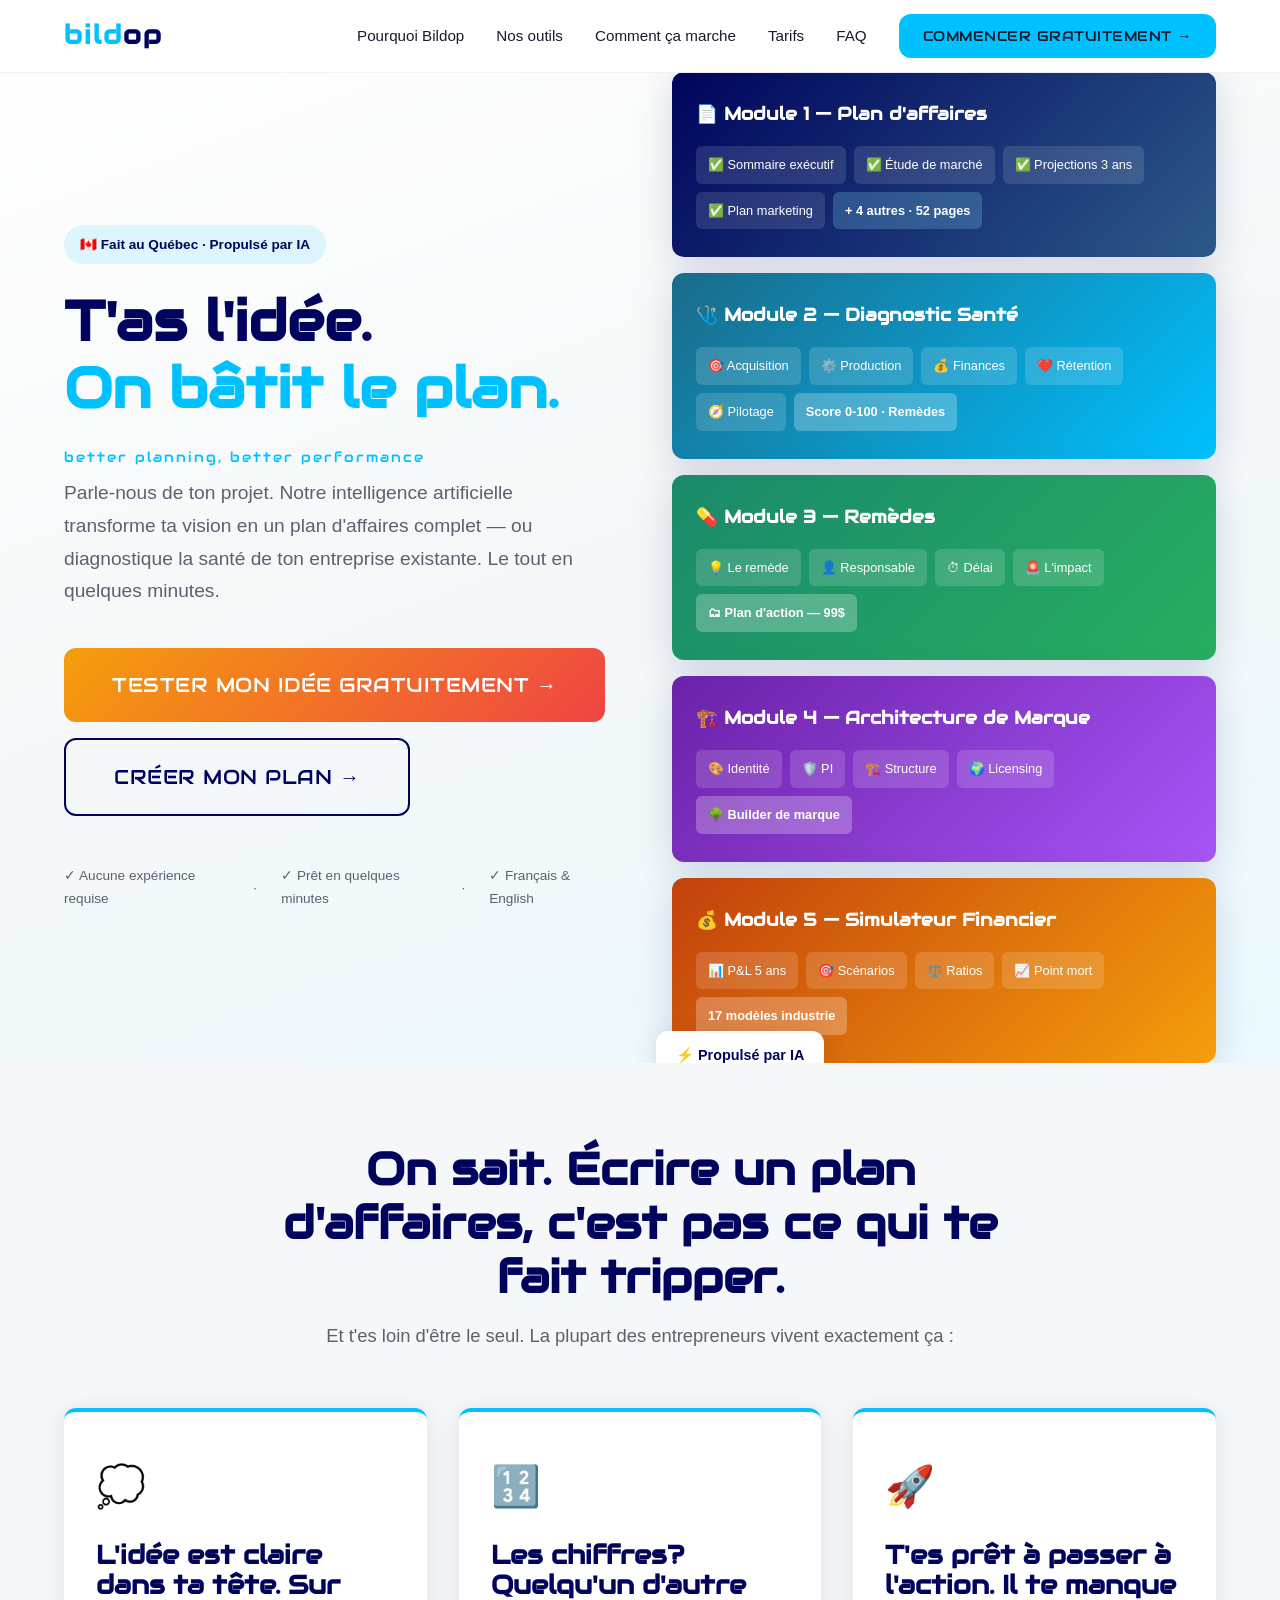
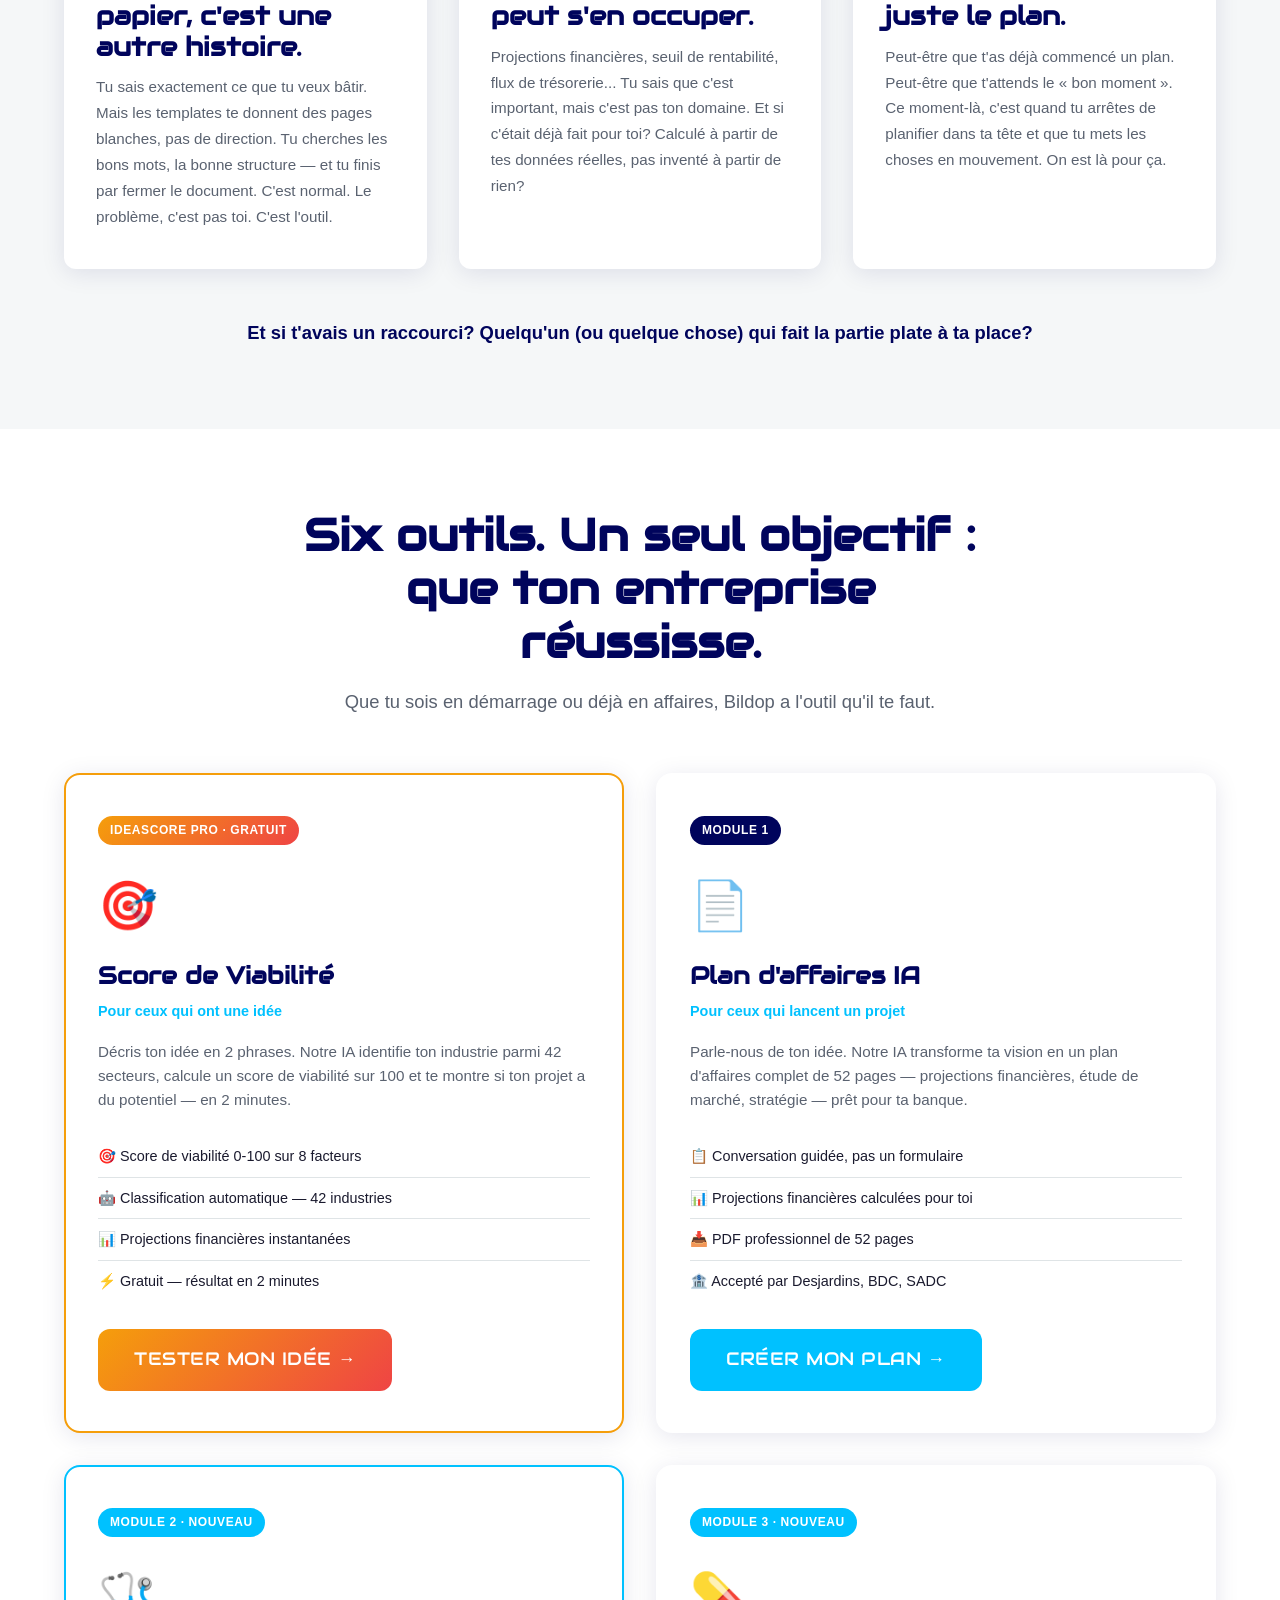
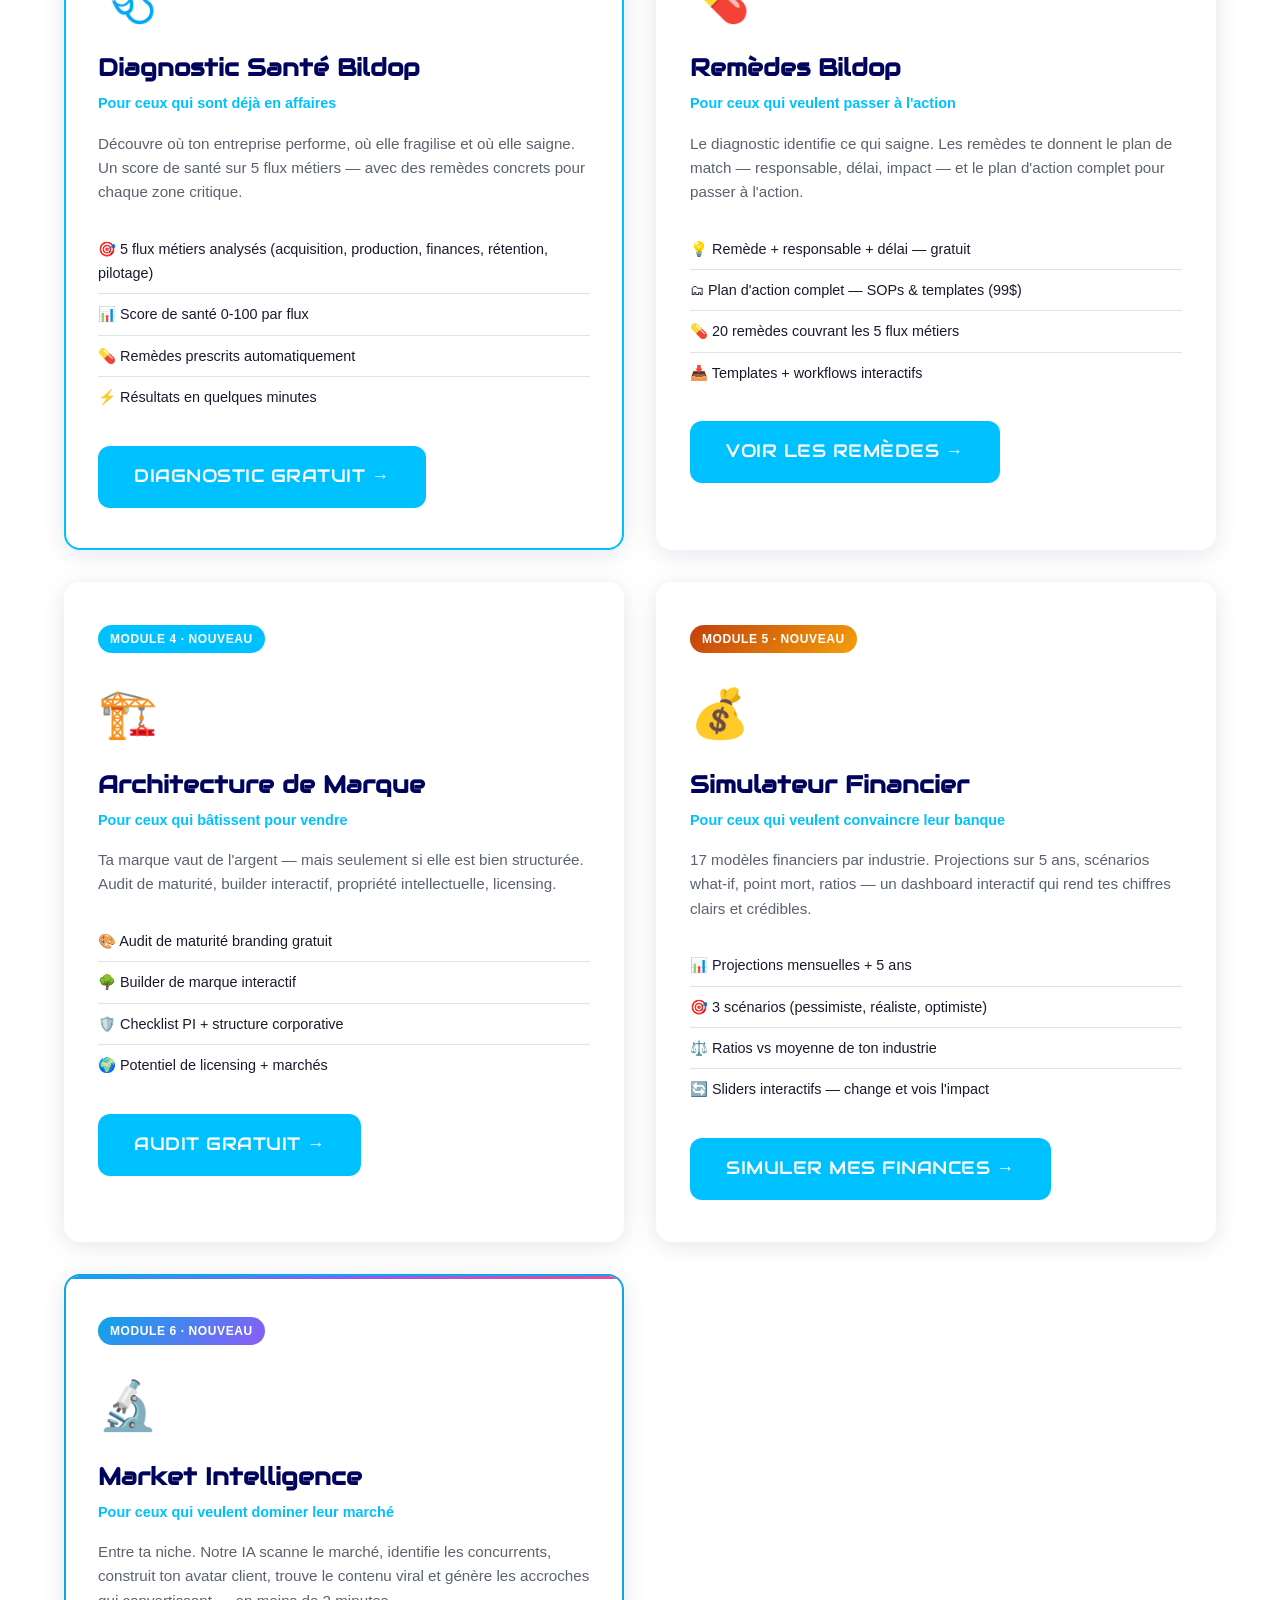
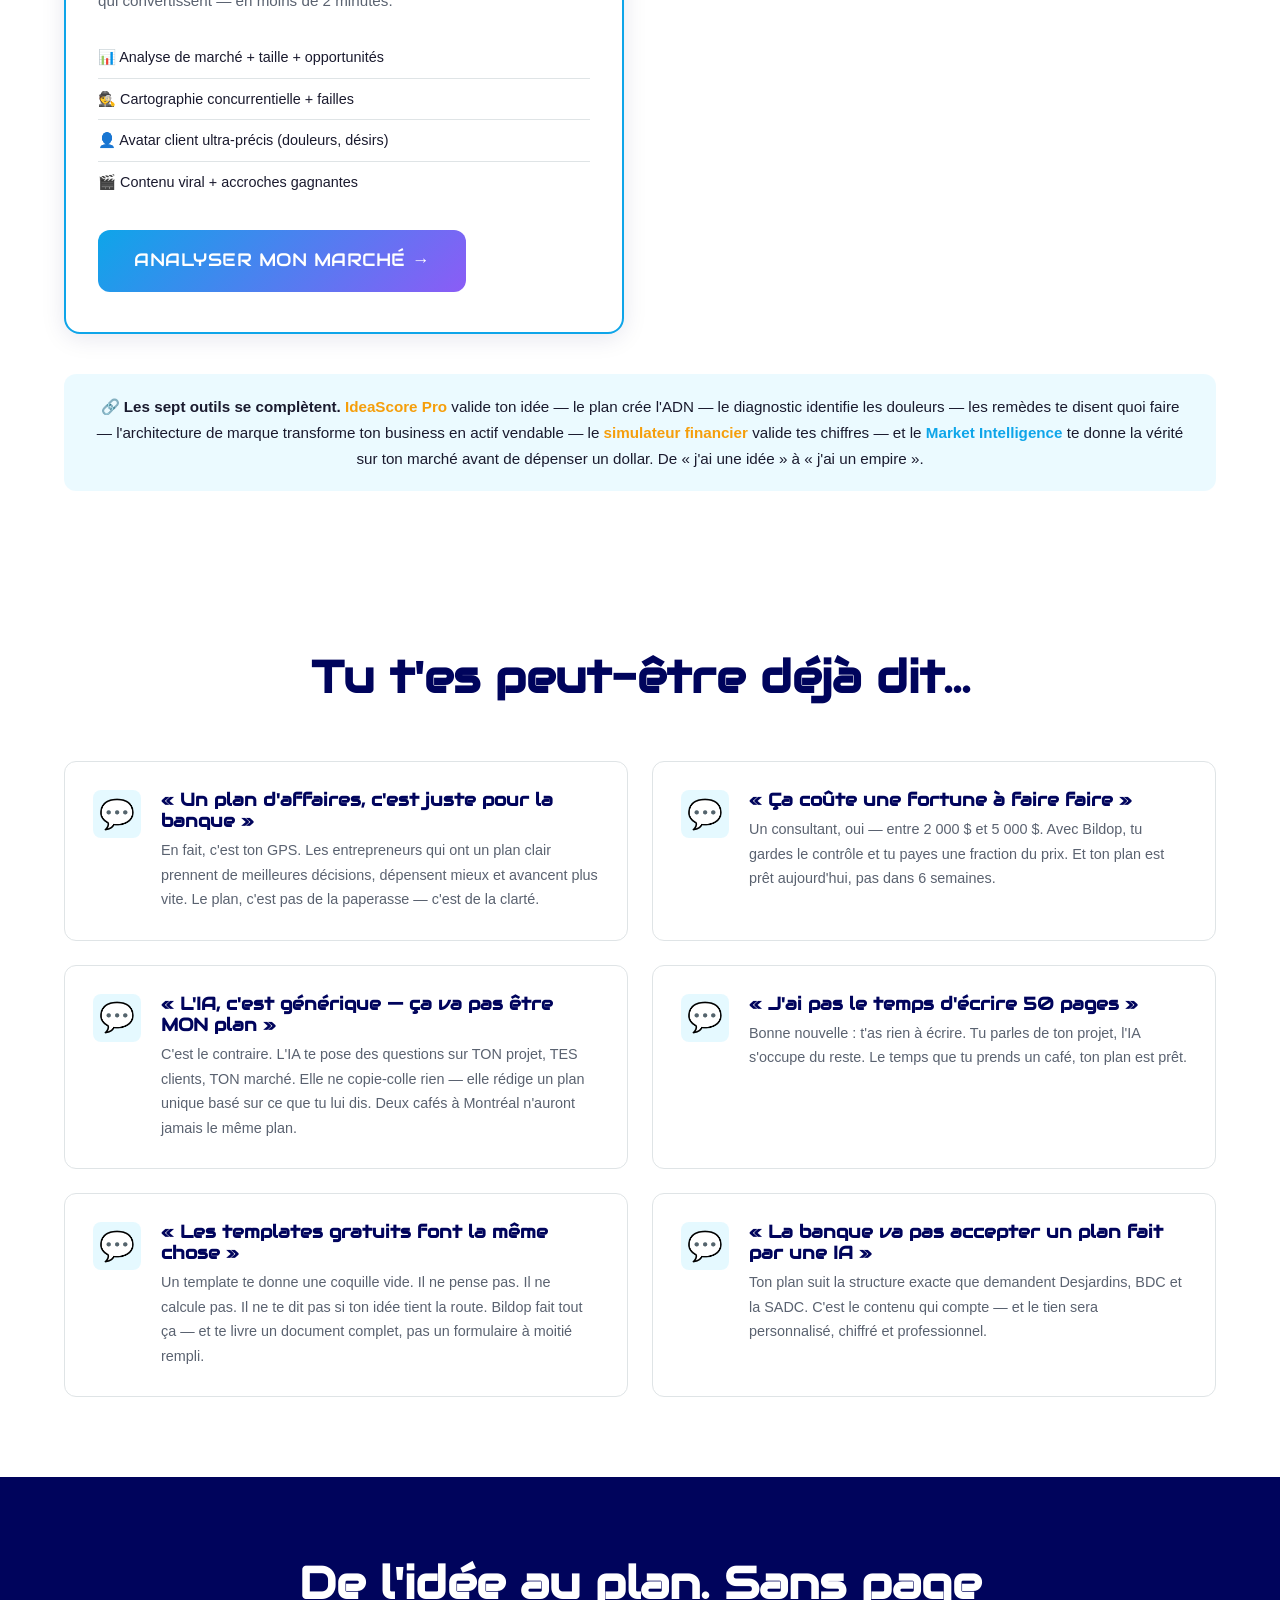
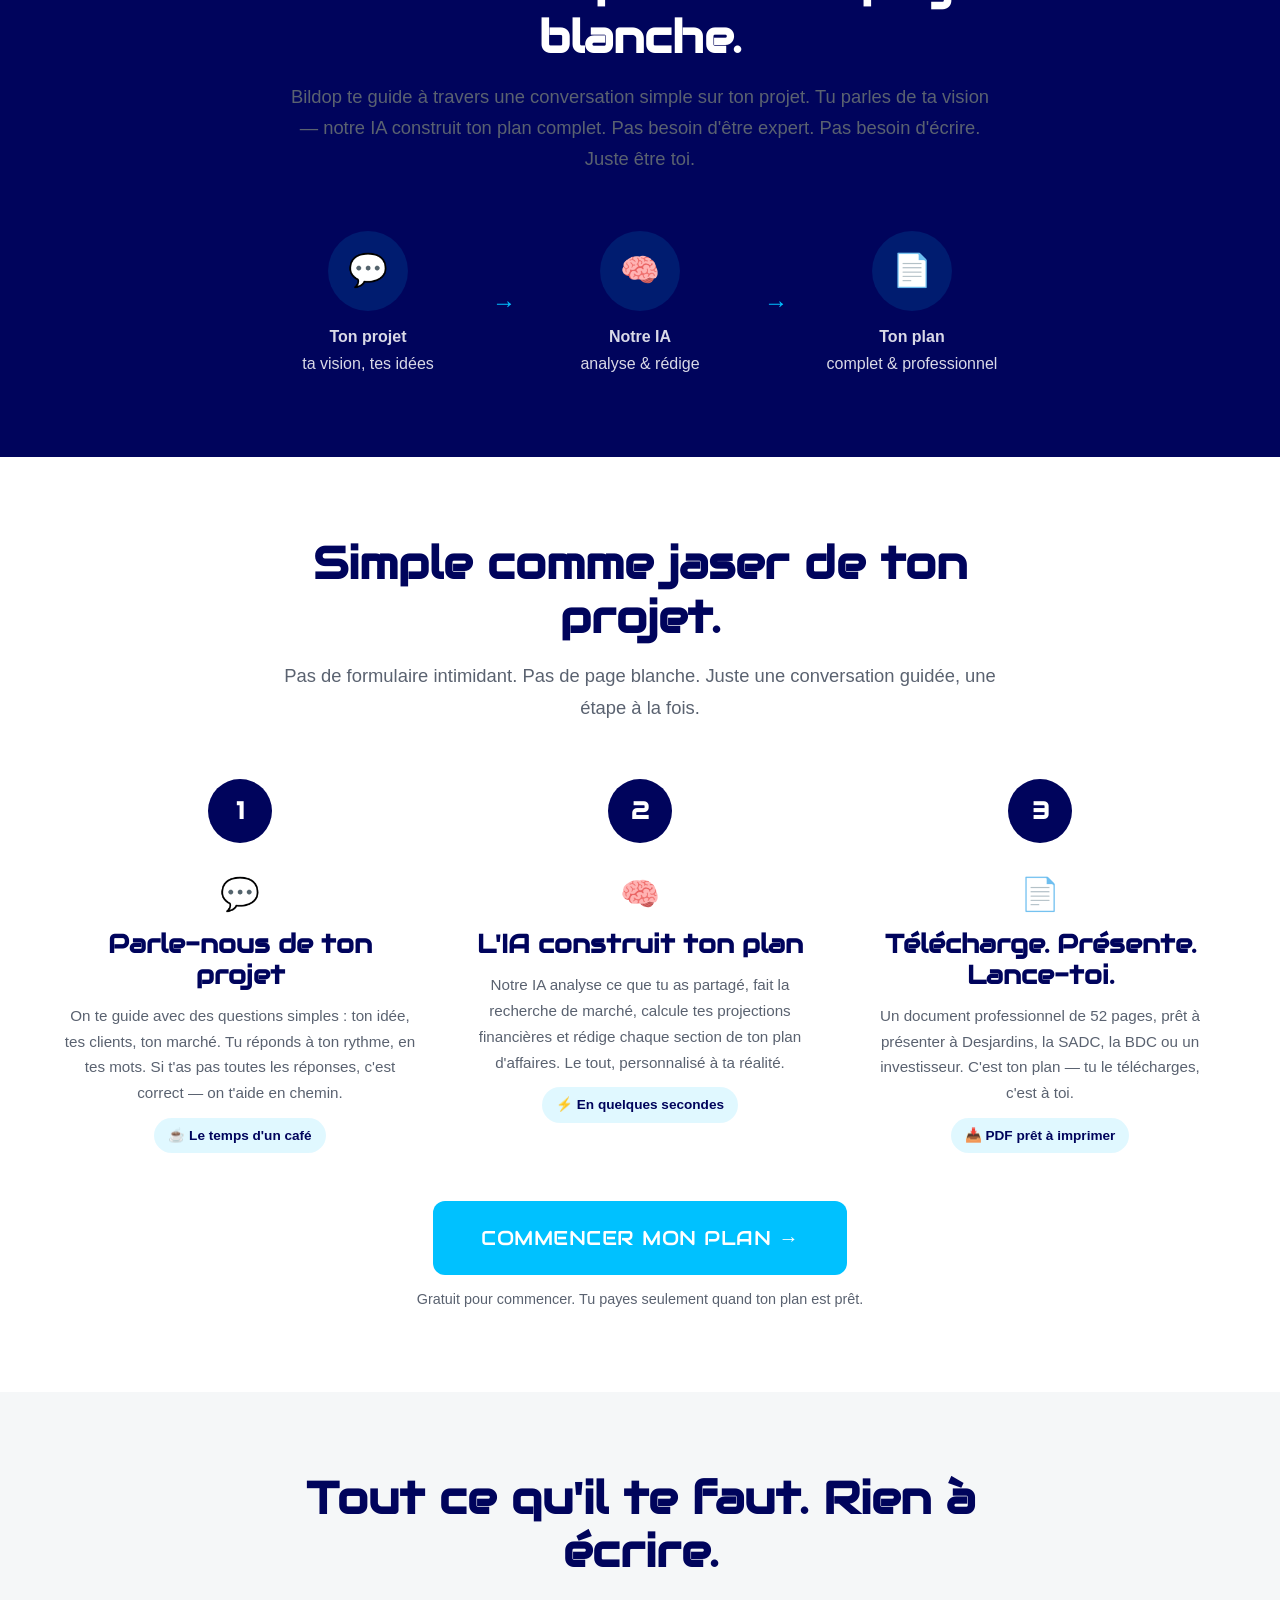
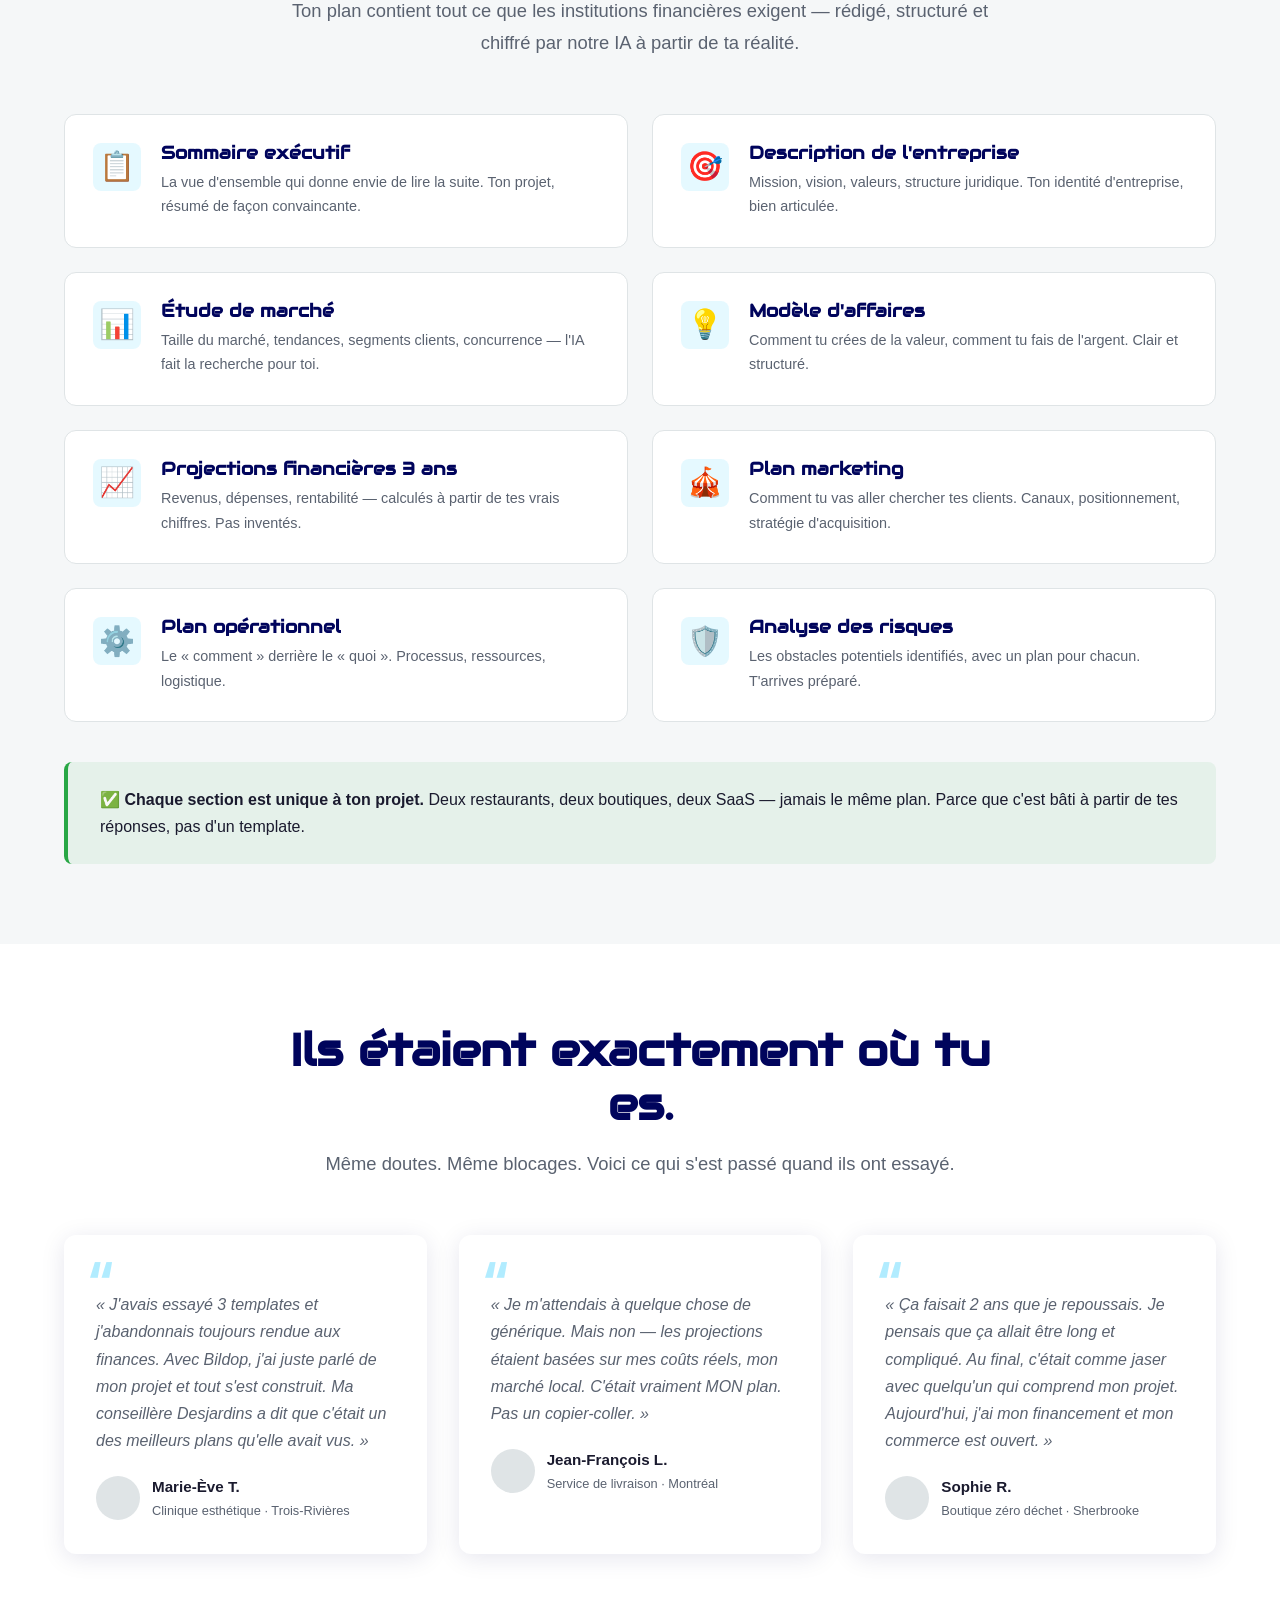
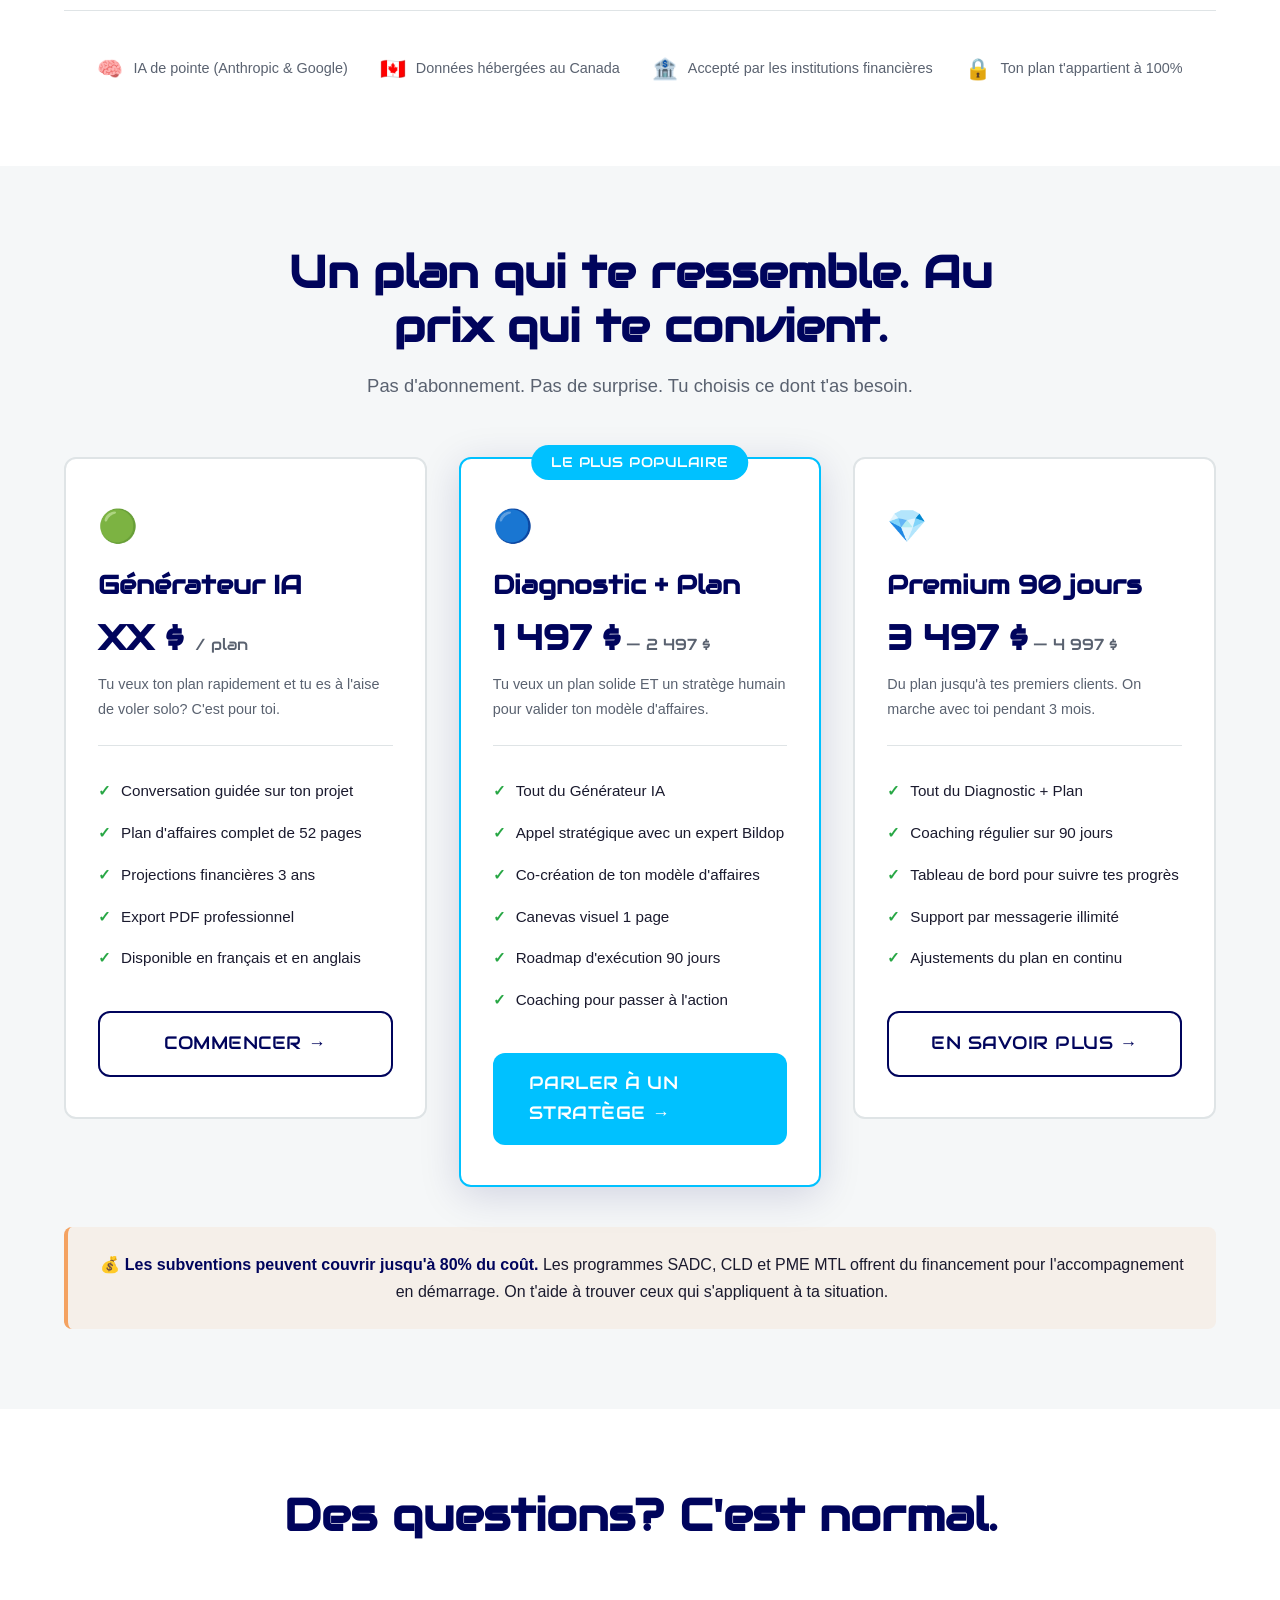
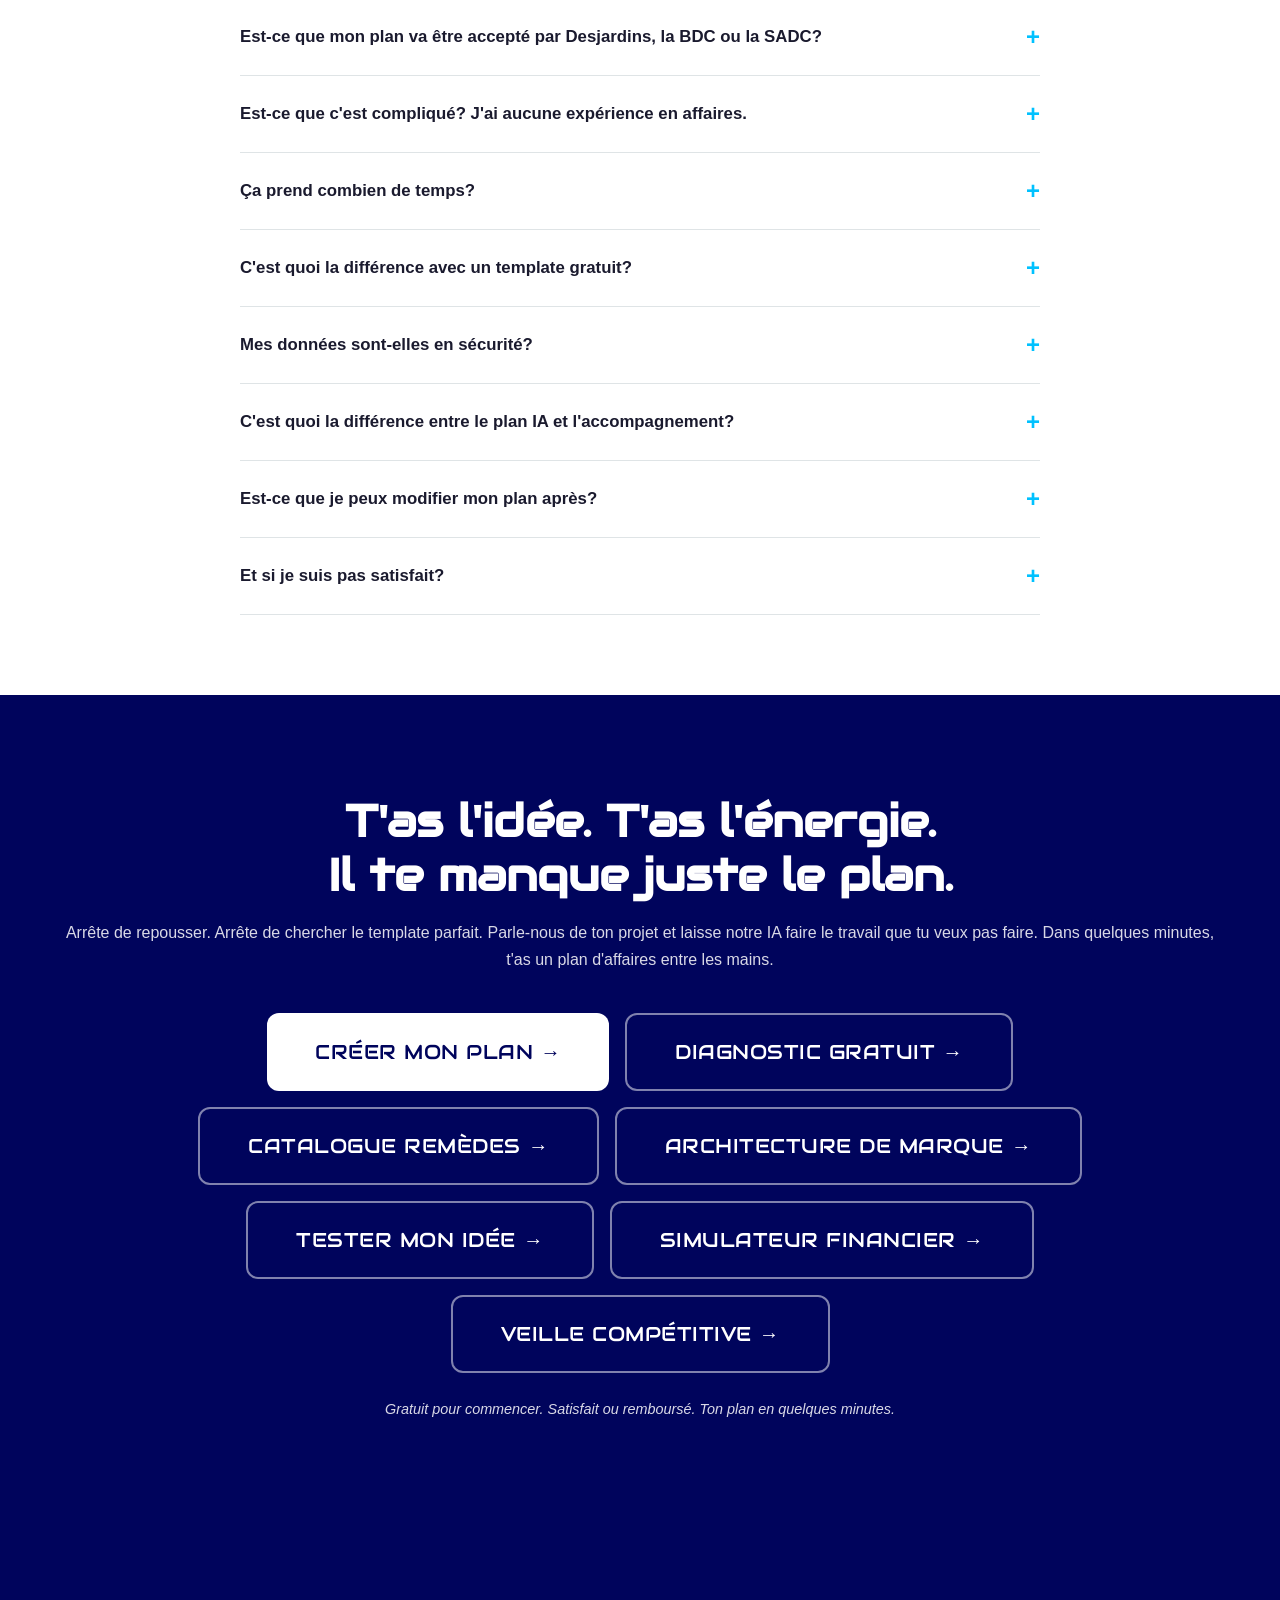
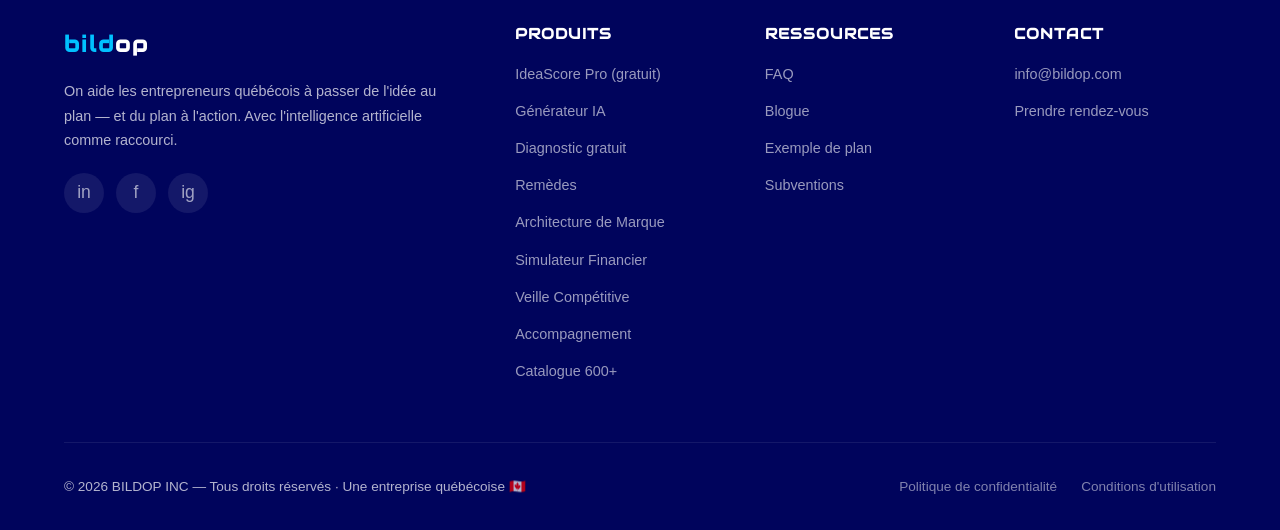
==== commit acf5b6fe: "✨ Module 6 — Market Intelligence (inspiré Cook.ai) - Nouveau module market-intelligence.html avec si" ====
--- a/index.html
+++ b/index.html
@@ -263,10 +263,27 @@
           </ul>
           <a href="financier.html" class="btn btn--primary">Simuler mes finances →</a>
         </div>
+
+        <!-- Module 6 : Market Intelligence -->
+        <div class="module-card fade-up" style="border: 2px solid #0ea5e9; position:relative; overflow:hidden;">
+          <div style="position:absolute;top:0;left:0;right:0;height:3px;background:linear-gradient(90deg,#0ea5e9,#8b5cf6,#ec4899);"></div>
+          <div class="module-card__badge module-card__badge--new" style="background: linear-gradient(135deg, #0ea5e9, #8b5cf6);">Module 6 · Nouveau</div>
+          <div class="module-card__icon">🔬</div>
+          <h3>Market Intelligence</h3>
+          <p class="module-card__for">Pour ceux qui veulent dominer leur marché</p>
+          <p class="module-card__desc">Entre ta niche. Notre IA scanne le marché, identifie les concurrents, construit ton avatar client, trouve le contenu viral et génère les accroches qui convertissent — en moins de 2 minutes.</p>
+          <ul class="module-card__features">
+            <li>📊 Analyse de marché + taille + opportunités</li>
+            <li>🕵️ Cartographie concurrentielle + failles</li>
+            <li>👤 Avatar client ultra-précis (douleurs, désirs)</li>
+            <li>🎬 Contenu viral + accroches gagnantes</li>
+          </ul>
+          <a href="market-intelligence.html" class="btn btn--primary" style="background: linear-gradient(135deg, #0ea5e9, #8b5cf6); border: none;">Analyser mon marché →</a>
+        </div>
       </div>
 
       <div class="modules-note fade-up">
-        🔗 <strong>Les six outils se complètent.</strong> <a href="ideascore.html" style="color: #f59e0b; font-weight: 600;">IdeaScore Pro</a> valide ton idée en 2 minutes — le plan crée l'ADN — le diagnostic identifie les douleurs — les remèdes te disent quoi faire — l'architecture de marque transforme ton business en actif vendable — et le <a href="financier.html" style="color: #f59e0b; font-weight: 600;">simulateur financier</a> valide tes chiffres devant ta banque. Et la <a href="veille.html" style="color: var(--sky); font-weight: 600;">veille compétitive</a> te montre ce que ta compétition fait (et ce qu'elle rate). De « j'ai une idée » à « j'ai un empire ».
+        🔗 <strong>Les sept outils se complètent.</strong> <a href="ideascore.html" style="color: #f59e0b; font-weight: 600;">IdeaScore Pro</a> valide ton idée — le plan crée l'ADN — le diagnostic identifie les douleurs — les remèdes te disent quoi faire — l'architecture de marque transforme ton business en actif vendable — le <a href="financier.html" style="color: #f59e0b; font-weight: 600;">simulateur financier</a> valide tes chiffres — et le <a href="market-intelligence.html" style="color: #0ea5e9; font-weight: 600;">Market Intelligence</a> te donne la vérité sur ton marché avant de dépenser un dollar. De « j'ai une idée » à « j'ai un empire ».
       </div>
     </div>
   </section>
--- a/css/style.css
+++ b/css/style.css
@@ -4337,8 +4337,54 @@
   border-radius: 10px;
   margin-top: 4px;
 }
+.is-detected-card__group {
+  font-size: 0.75rem;
+  font-weight: 600;
+  text-transform: uppercase;
+  letter-spacing: 1px;
+  color: var(--sky);
+  margin-bottom: 2px;
+}
 .is-detected-card__badge--high { background: #dcfce7; color: #166534; }
 .is-detected-card__badge--low { background: #fef3c7; color: #92400e; }
+
+/* Sector context (education) */
+.is-sector-context {
+  max-width: 500px;
+  margin: 0 auto 24px;
+  padding: 20px;
+  background: var(--gray-50, #f8fafc);
+  border-radius: 12px;
+  border: 1px solid var(--gray-200, #e2e8f0);
+}
+.is-sector-context__title {
+  font-weight: 600;
+  font-size: 0.9rem;
+  color: var(--navy);
+  margin-bottom: 12px;
+}
+.is-sector-context__grid {
+  display: grid;
+  grid-template-columns: 1fr 1fr;
+  gap: 12px;
+}
+.is-sector-stat {
+  text-align: center;
+  padding: 8px;
+}
+.is-sector-stat__value {
+  display: block;
+  font-size: 1.2rem;
+  font-weight: 700;
+  color: var(--navy);
+  font-family: var(--font-heading);
+}
+.is-sector-stat__label {
+  display: block;
+  font-size: 0.75rem;
+  color: var(--slate);
+  margin-top: 2px;
+}
 .is-confirm-btn {
   display: block;
   margin: 0 auto 24px;
@@ -4399,6 +4445,65 @@
 .is-category-card:hover { border-color: #f59e0b; transform: translateY(-2px); }
 .is-category-card__icon { font-size: 1.8rem; }
 .is-category-card__name { font-size: 0.8rem; font-weight: 600; }
+
+/* --- Sector Banner (shown during questions) --- */
+.is-sector-banner {
+  display: flex;
+  align-items: center;
+  gap: 12px;
+  padding: 12px 16px;
+  background: linear-gradient(135deg, rgba(245,158,11,0.06), rgba(239,68,68,0.04));
+  border: 1px solid rgba(245,158,11,0.2);
+  border-radius: 10px;
+  margin-bottom: 16px;
+  flex-wrap: wrap;
+}
+.is-sector-banner__info {
+  display: flex;
+  align-items: center;
+  gap: 10px;
+  flex: 1;
+  min-width: 200px;
+}
+.is-sector-banner__icon { font-size: 1.5rem; }
+.is-sector-banner__group {
+  display: block;
+  font-size: 0.65rem;
+  font-weight: 700;
+  text-transform: uppercase;
+  letter-spacing: 1px;
+  color: var(--sky);
+}
+.is-sector-banner__info strong { font-size: 0.9rem; display: block; }
+.is-sector-banner__stats {
+  display: flex;
+  gap: 12px;
+  font-size: 0.75rem;
+  color: var(--slate);
+}
+.is-sector-banner__stats span {
+  padding: 3px 8px;
+  background: var(--white);
+  border-radius: 6px;
+  font-weight: 600;
+  white-space: nowrap;
+}
+.is-sector-banner__change {
+  background: none;
+  border: 1px solid var(--gray-200, #e2e8f0);
+  border-radius: 6px;
+  padding: 4px 12px;
+  font-size: 0.8rem;
+  color: var(--slate);
+  cursor: pointer;
+  transition: var(--transition);
+}
+.is-sector-banner__change:hover { border-color: #f59e0b; color: #f59e0b; }
+
+@media (max-width: 640px) {
+  .is-sector-banner { flex-direction: column; align-items: flex-start; }
+  .is-sector-banner__stats { flex-wrap: wrap; }
+}
 
 /* --- Phase 3: Questions --- */
 .is-questions { padding: 20px 0; }
@@ -4467,6 +4572,87 @@
   cursor: pointer;
 }
 
+/* --- Phase 3B: Adjustments (sliders) --- */
+.is-adjustments { padding: 20px 0; }
+.is-adjustments__header { text-align: center; margin-bottom: 32px; }
+.is-adjustments__header h2 { font-family: var(--font-heading); margin-bottom: 8px; }
+.is-adjustments__header p { color: var(--slate); font-size: 0.95rem; }
+.is-adjustments__icon { font-size: 2.5rem; margin-bottom: 8px; }
+.is-slider-group {
+  background: var(--white);
+  border: 1px solid var(--gray-200, #e2e8f0);
+  border-radius: 12px;
+  padding: 20px 24px;
+  margin-bottom: 16px;
+}
+.is-slider-group label {
+  display: block;
+  font-weight: 600;
+  font-size: 0.95rem;
+  margin-bottom: 8px;
+  color: var(--navy);
+}
+.is-slider-value {
+  text-align: center;
+  font-size: 1.6rem;
+  font-weight: 700;
+  color: #f59e0b;
+  margin-bottom: 8px;
+  font-family: var(--font-heading);
+}
+.is-slider {
+  width: 100%;
+  height: 8px;
+  -webkit-appearance: none;
+  appearance: none;
+  background: var(--gray-200, #e2e8f0);
+  border-radius: 4px;
+  outline: none;
+  margin-bottom: 8px;
+}
+.is-slider::-webkit-slider-thumb {
+  -webkit-appearance: none;
+  width: 28px;
+  height: 28px;
+  border-radius: 50%;
+  background: linear-gradient(135deg, #f59e0b, #ef4444);
+  cursor: pointer;
+  box-shadow: 0 2px 8px rgba(245,158,11,0.4);
+  transition: transform 0.15s;
+}
+.is-slider::-webkit-slider-thumb:hover { transform: scale(1.15); }
+.is-slider::-moz-range-thumb {
+  width: 28px;
+  height: 28px;
+  border-radius: 50%;
+  background: linear-gradient(135deg, #f59e0b, #ef4444);
+  cursor: pointer;
+  border: none;
+}
+.is-slider-hint {
+  font-size: 0.8rem;
+  color: var(--slate);
+}
+.is-calc-btn {
+  background: linear-gradient(135deg, #f59e0b, #ef4444) !important;
+  font-size: 1.05rem;
+}
+
+/* Calc steps animation */
+.is-calc-steps { text-align: center; padding: 40px 0; }
+.is-calc-status { font-size: 1.1rem; font-weight: 600; color: var(--navy); margin-bottom: 16px; }
+.is-calc-step-list { max-width: 400px; margin: 0 auto; text-align: left; }
+.is-score-reveal { text-align: center; animation: fadeInLive 0.5s ease; }
+
+/* Dashboard actions */
+.is-dash-actions { display: flex; gap: 12px; justify-content: center; margin: 24px 0; }
+.is-dash-actions .btn { font-size: 0.9rem; }
+
+@media (max-width: 480px) {
+  .is-slider-value { font-size: 1.3rem; }
+  .is-dash-actions { flex-direction: column; }
+}
+
 /* --- Phase 4: Score Reveal --- */
 .is-calculating {
   text-align: center;
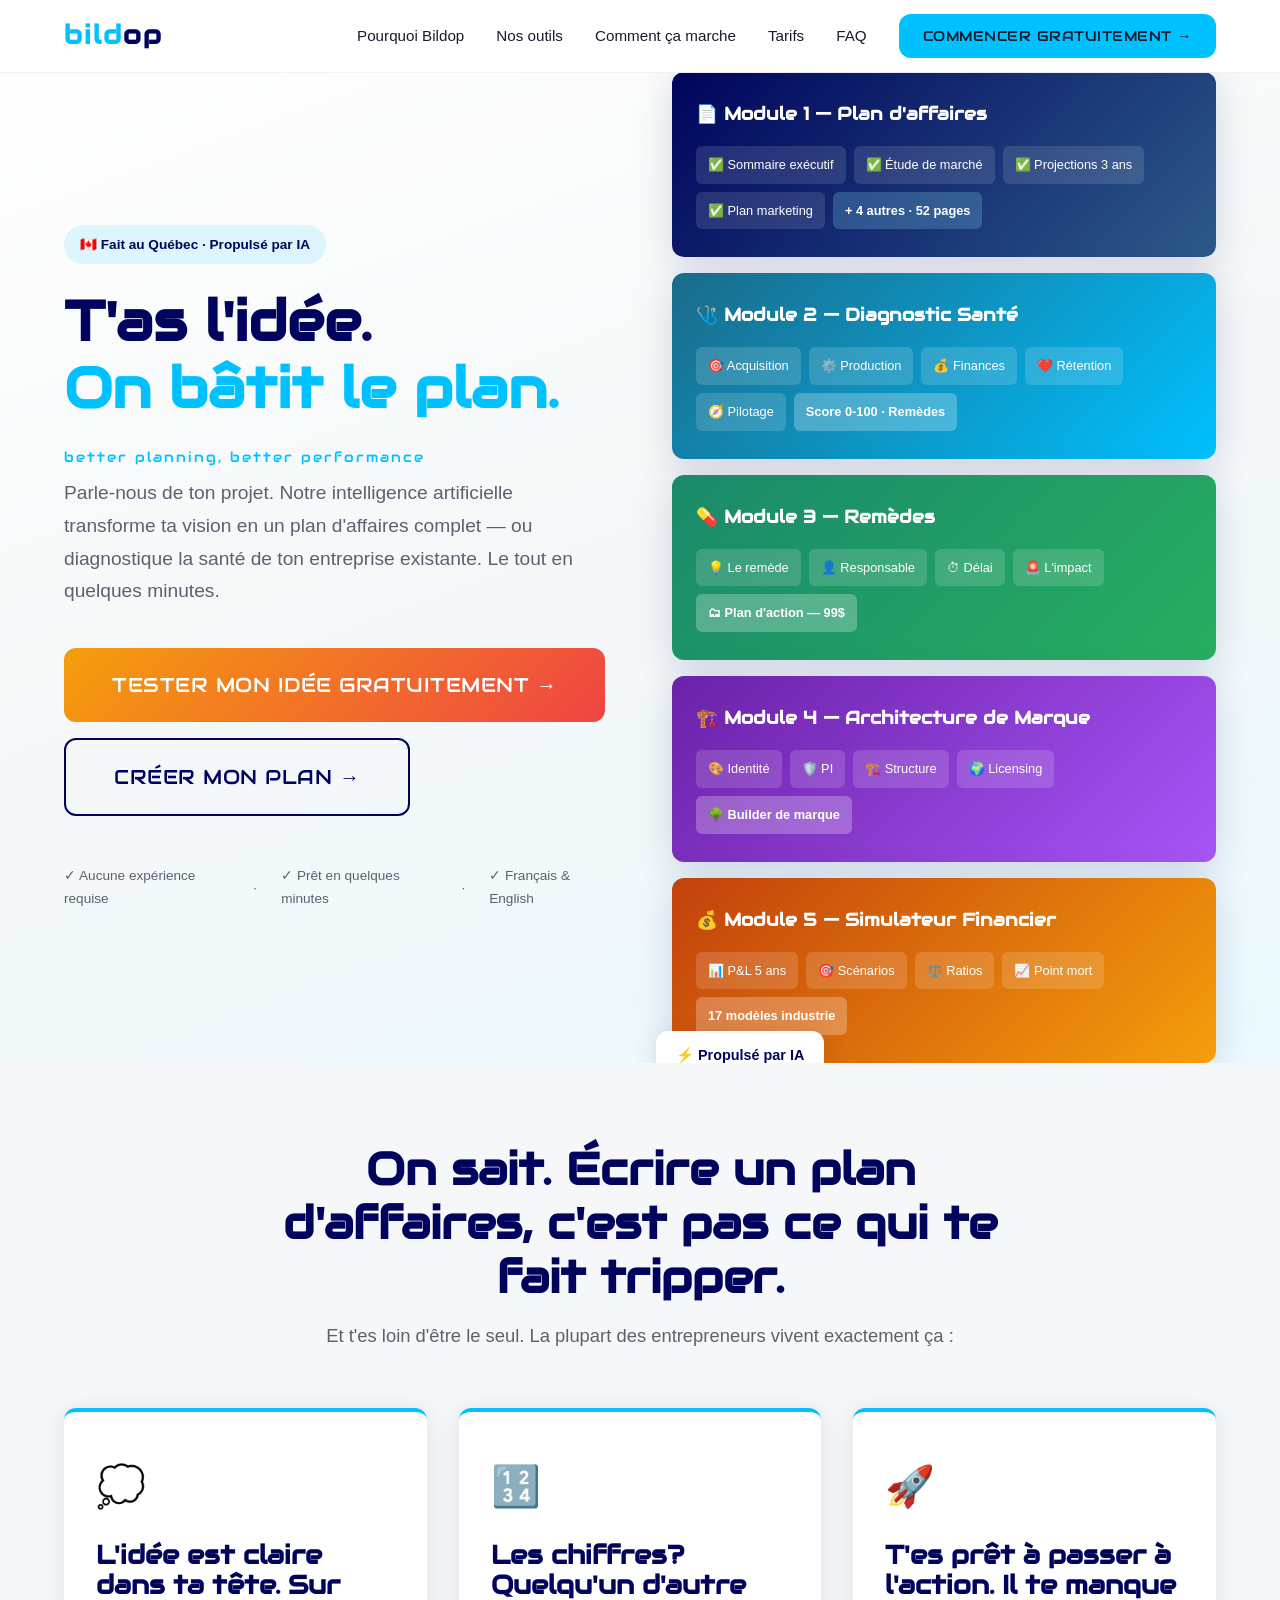
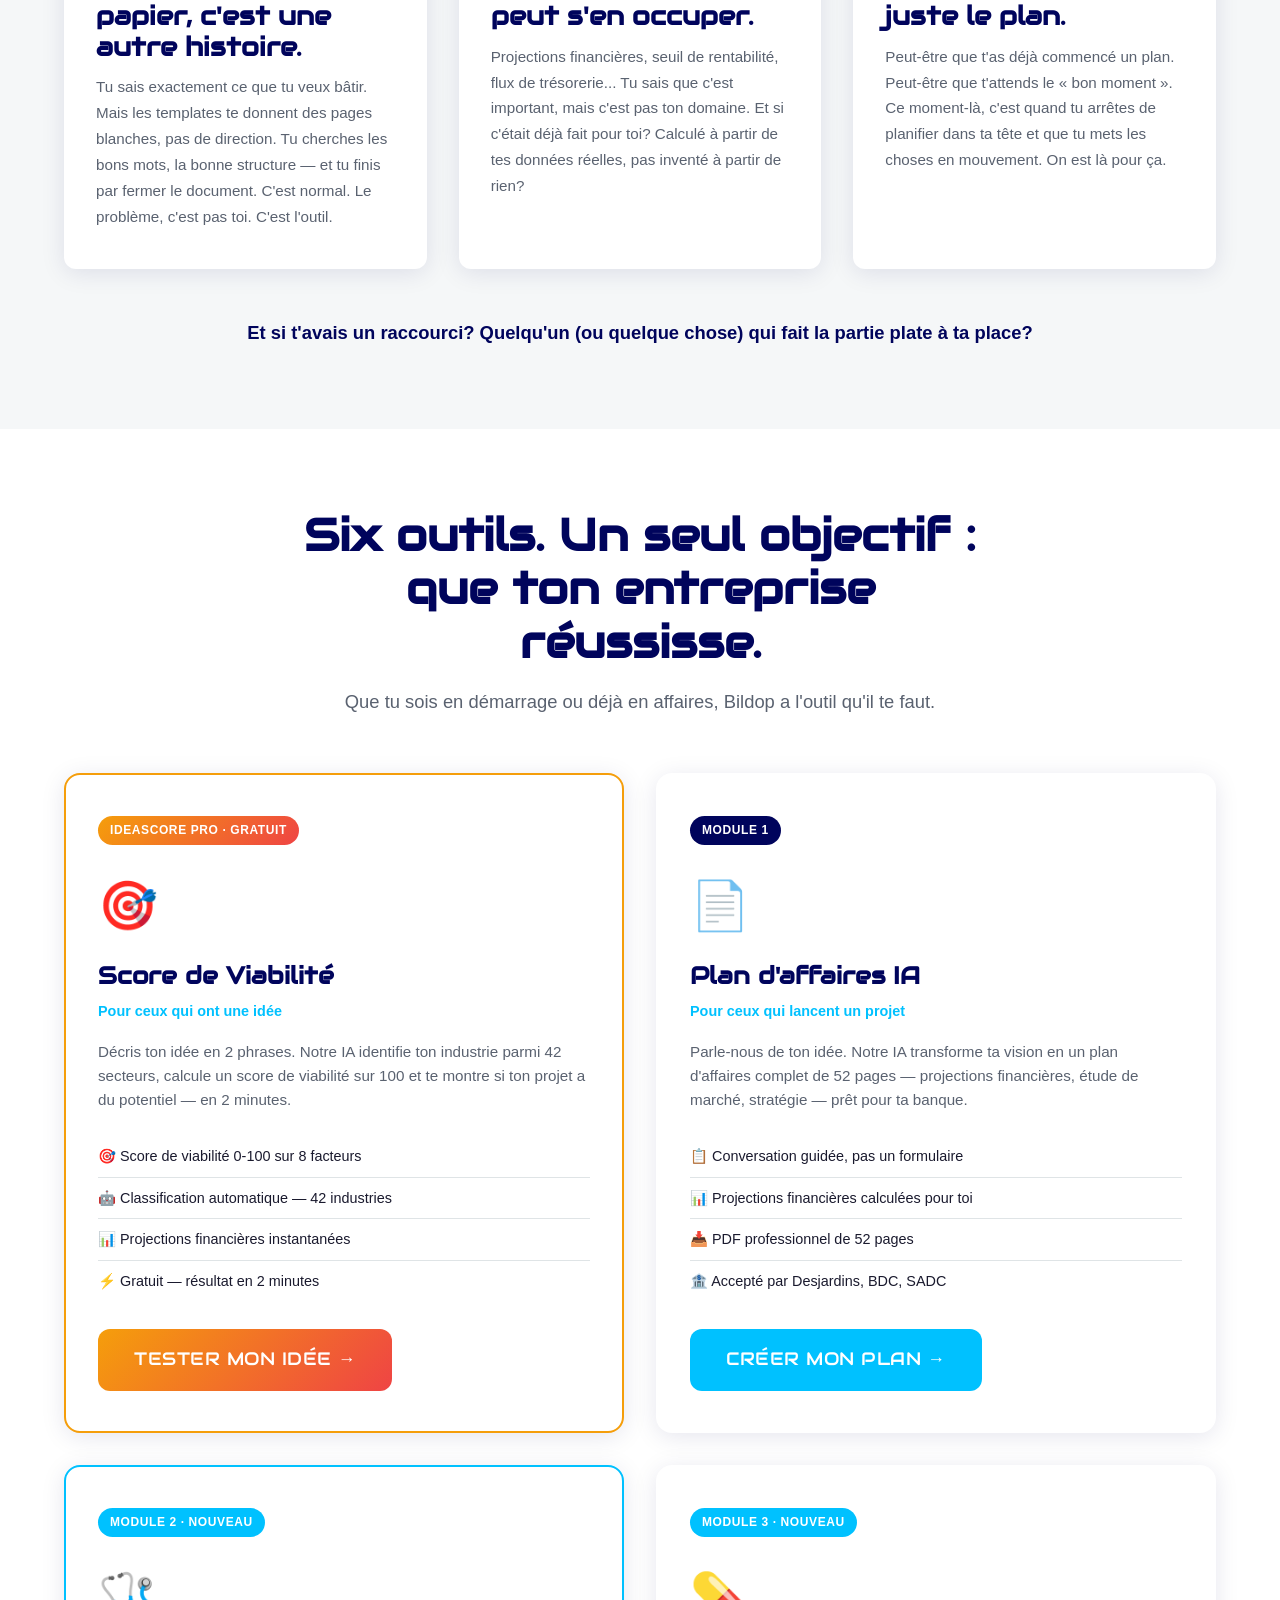
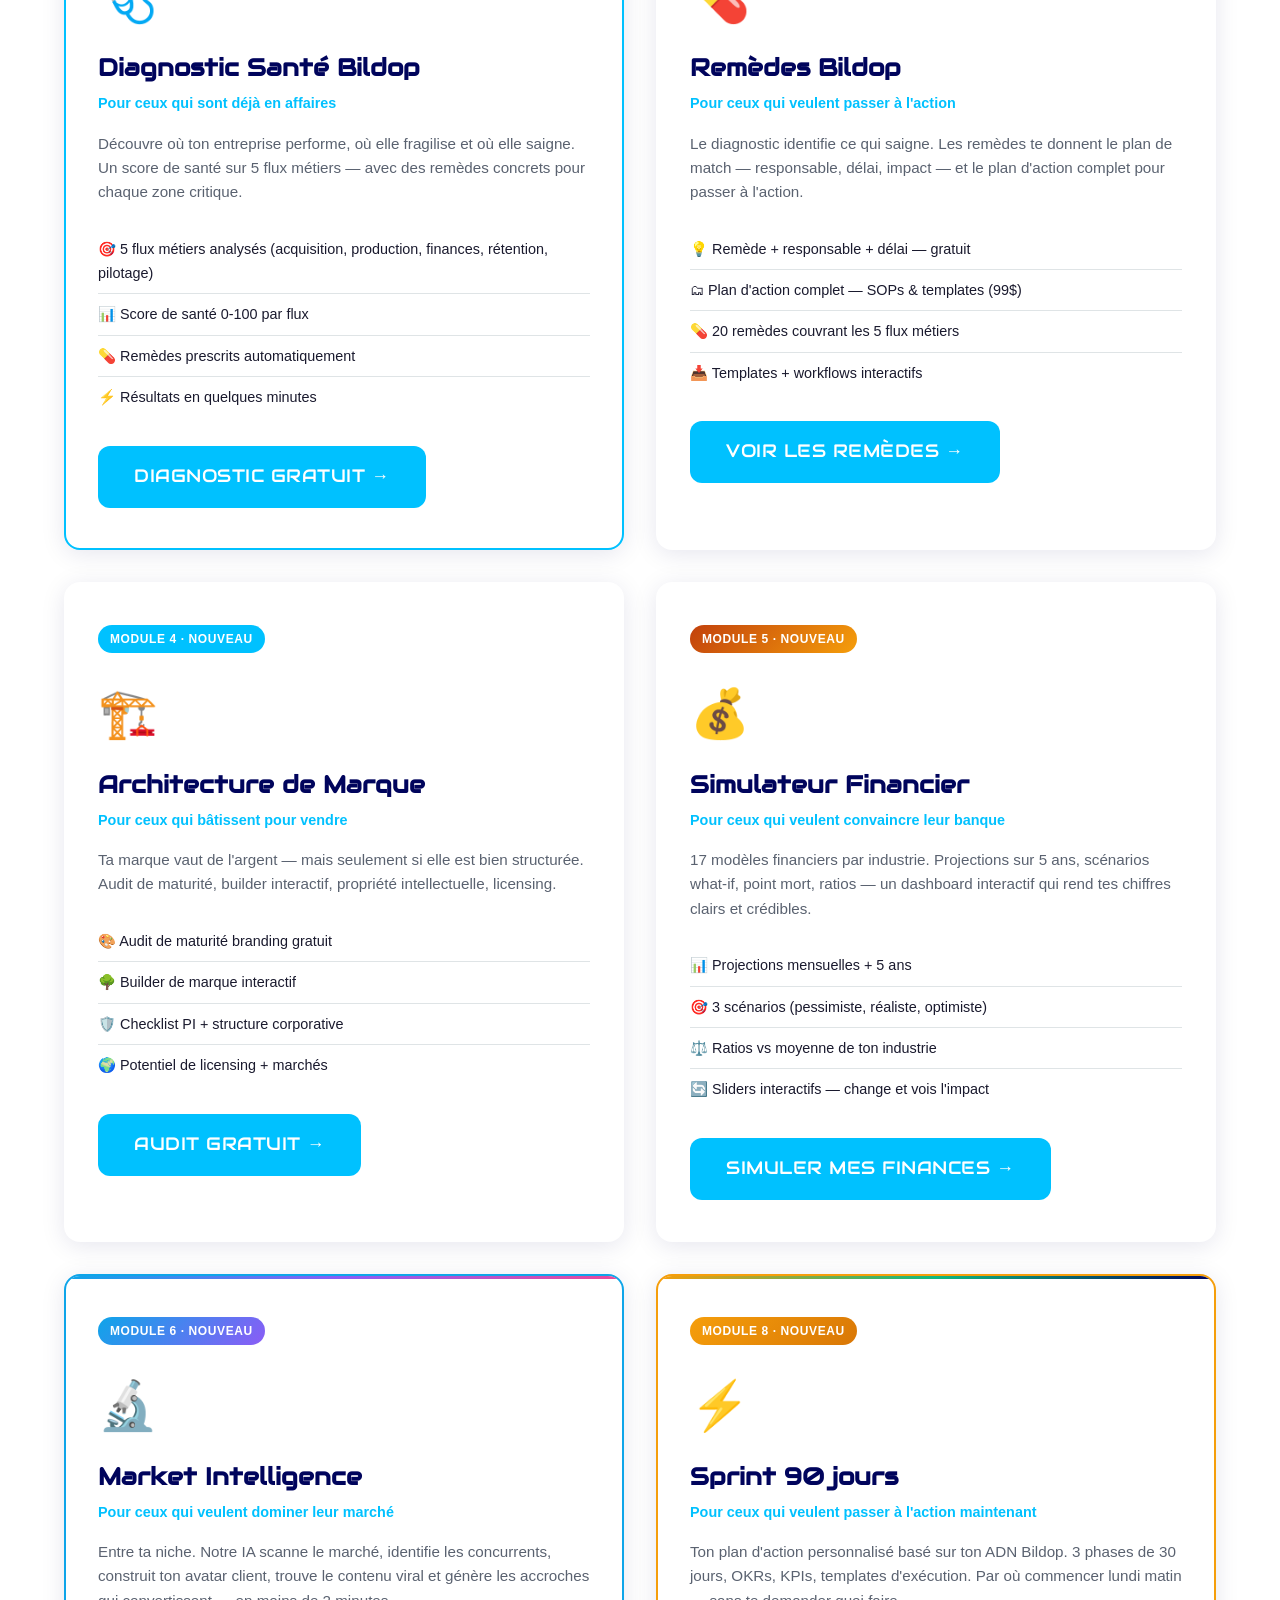
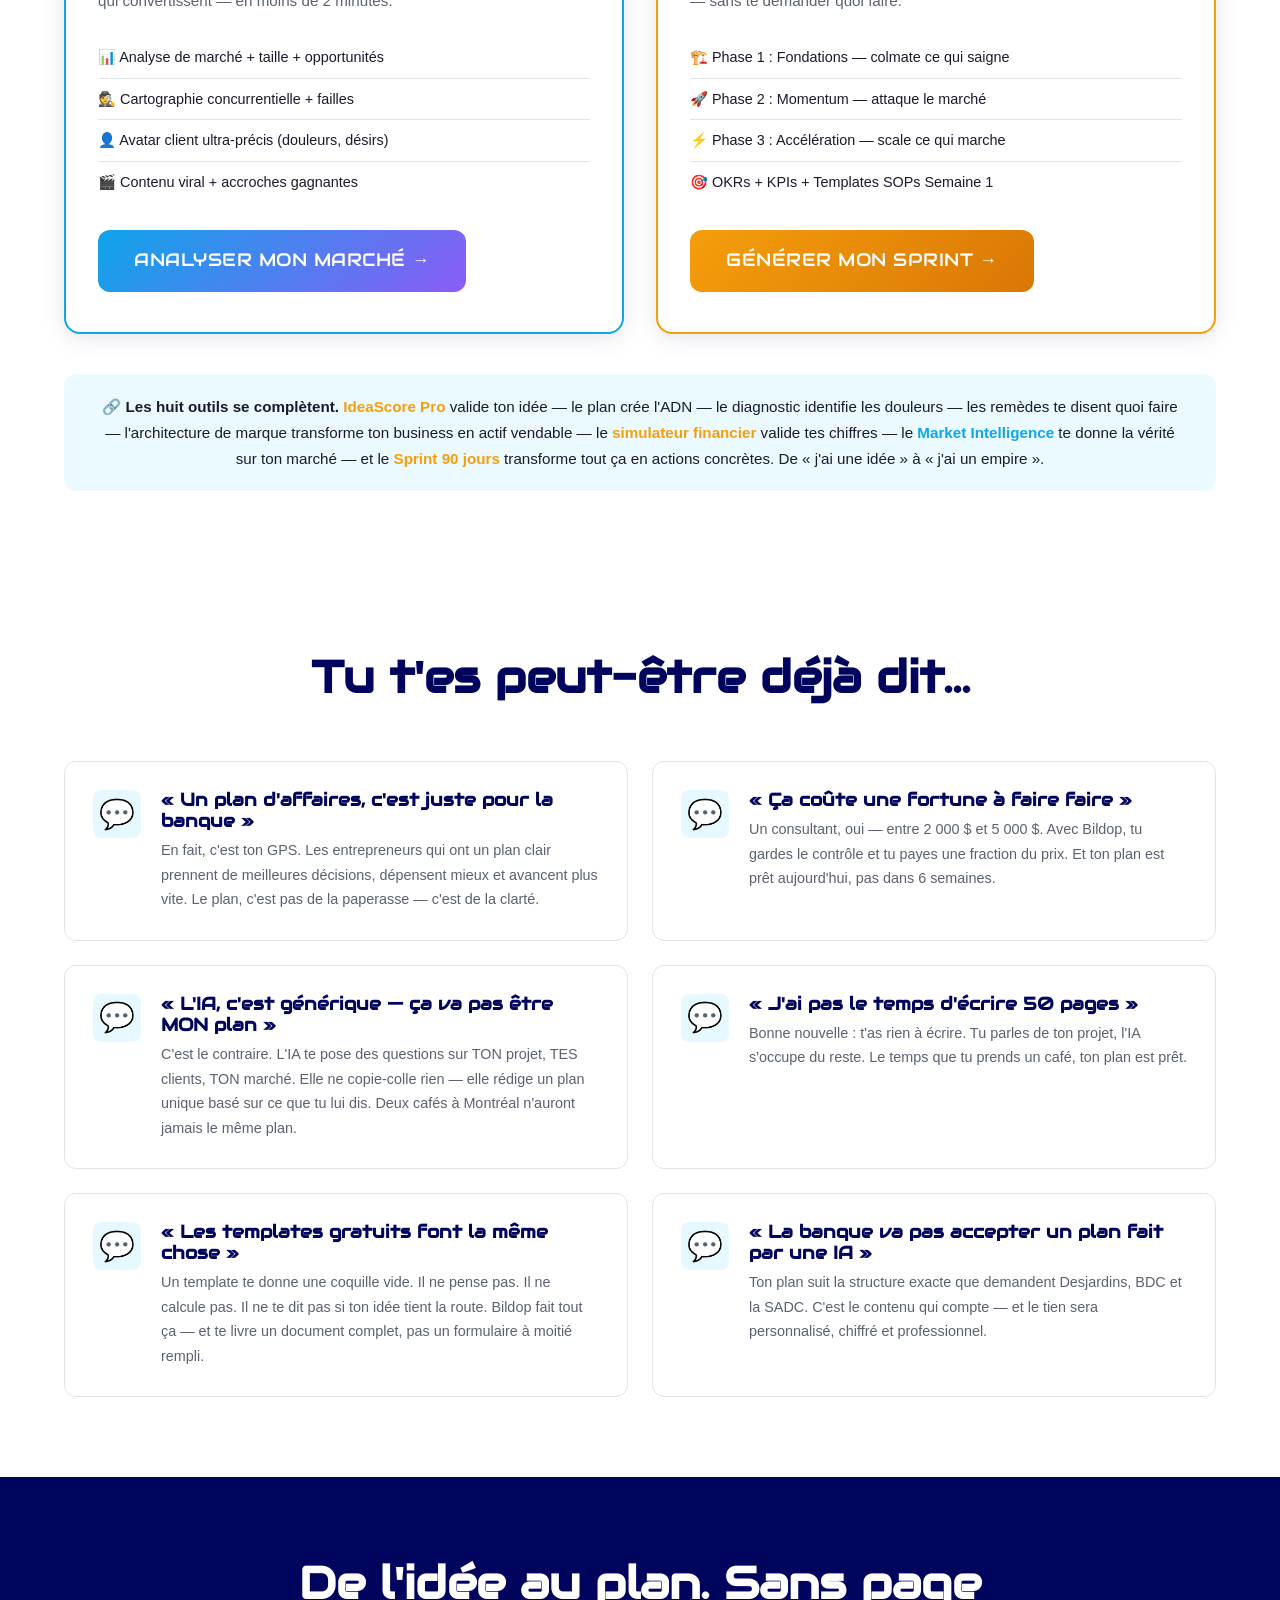
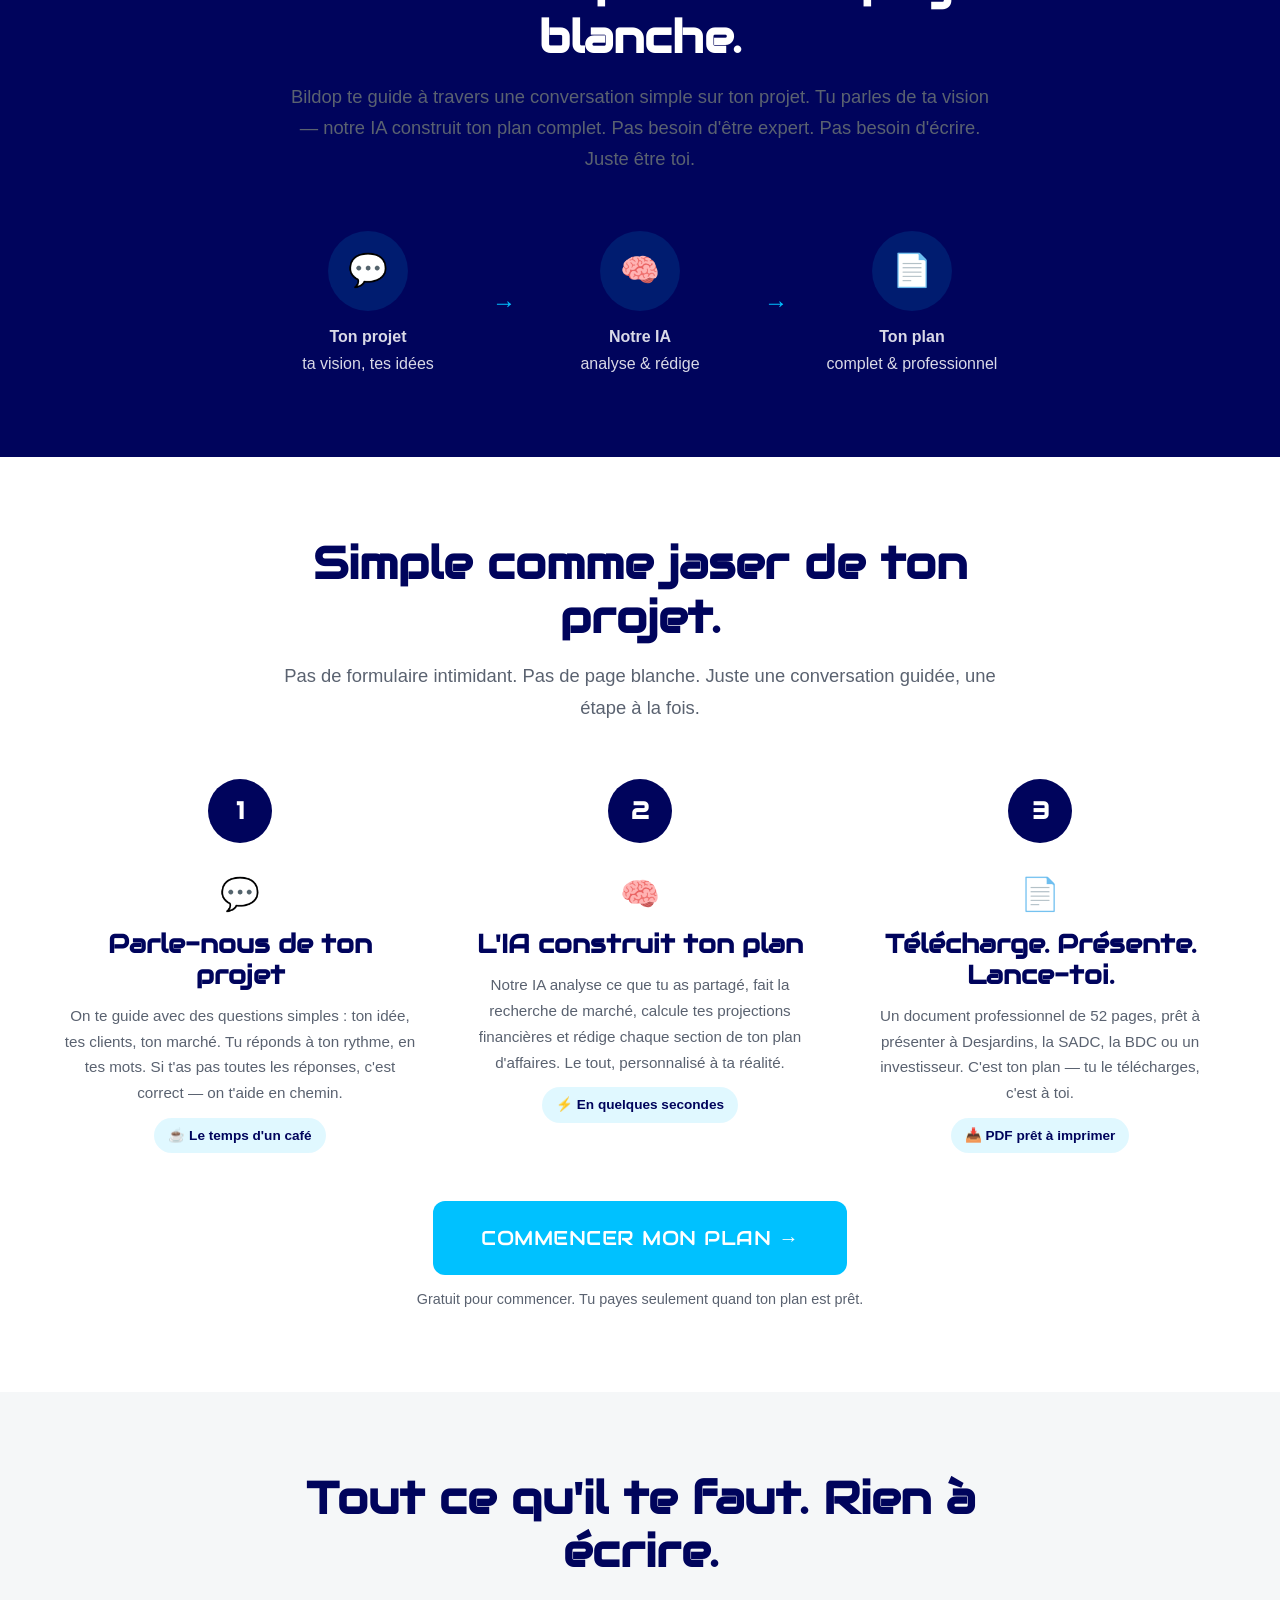
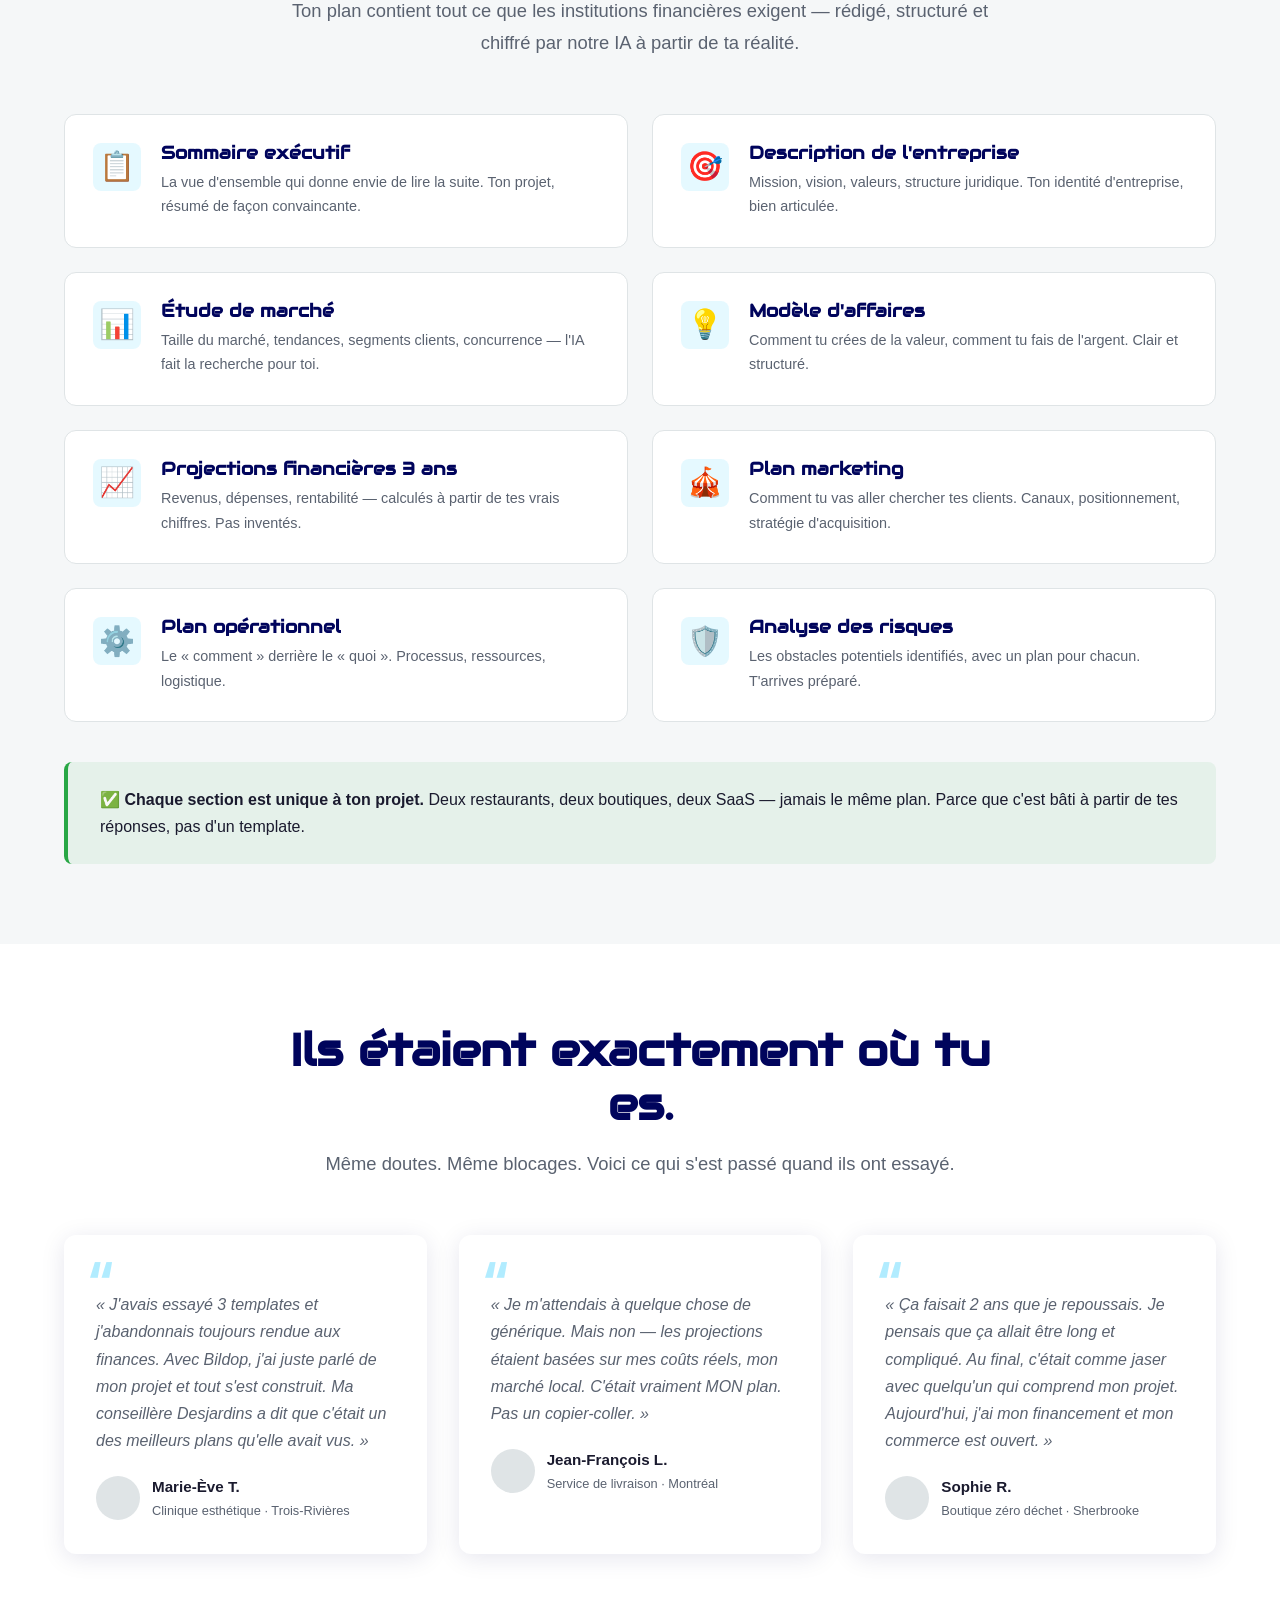
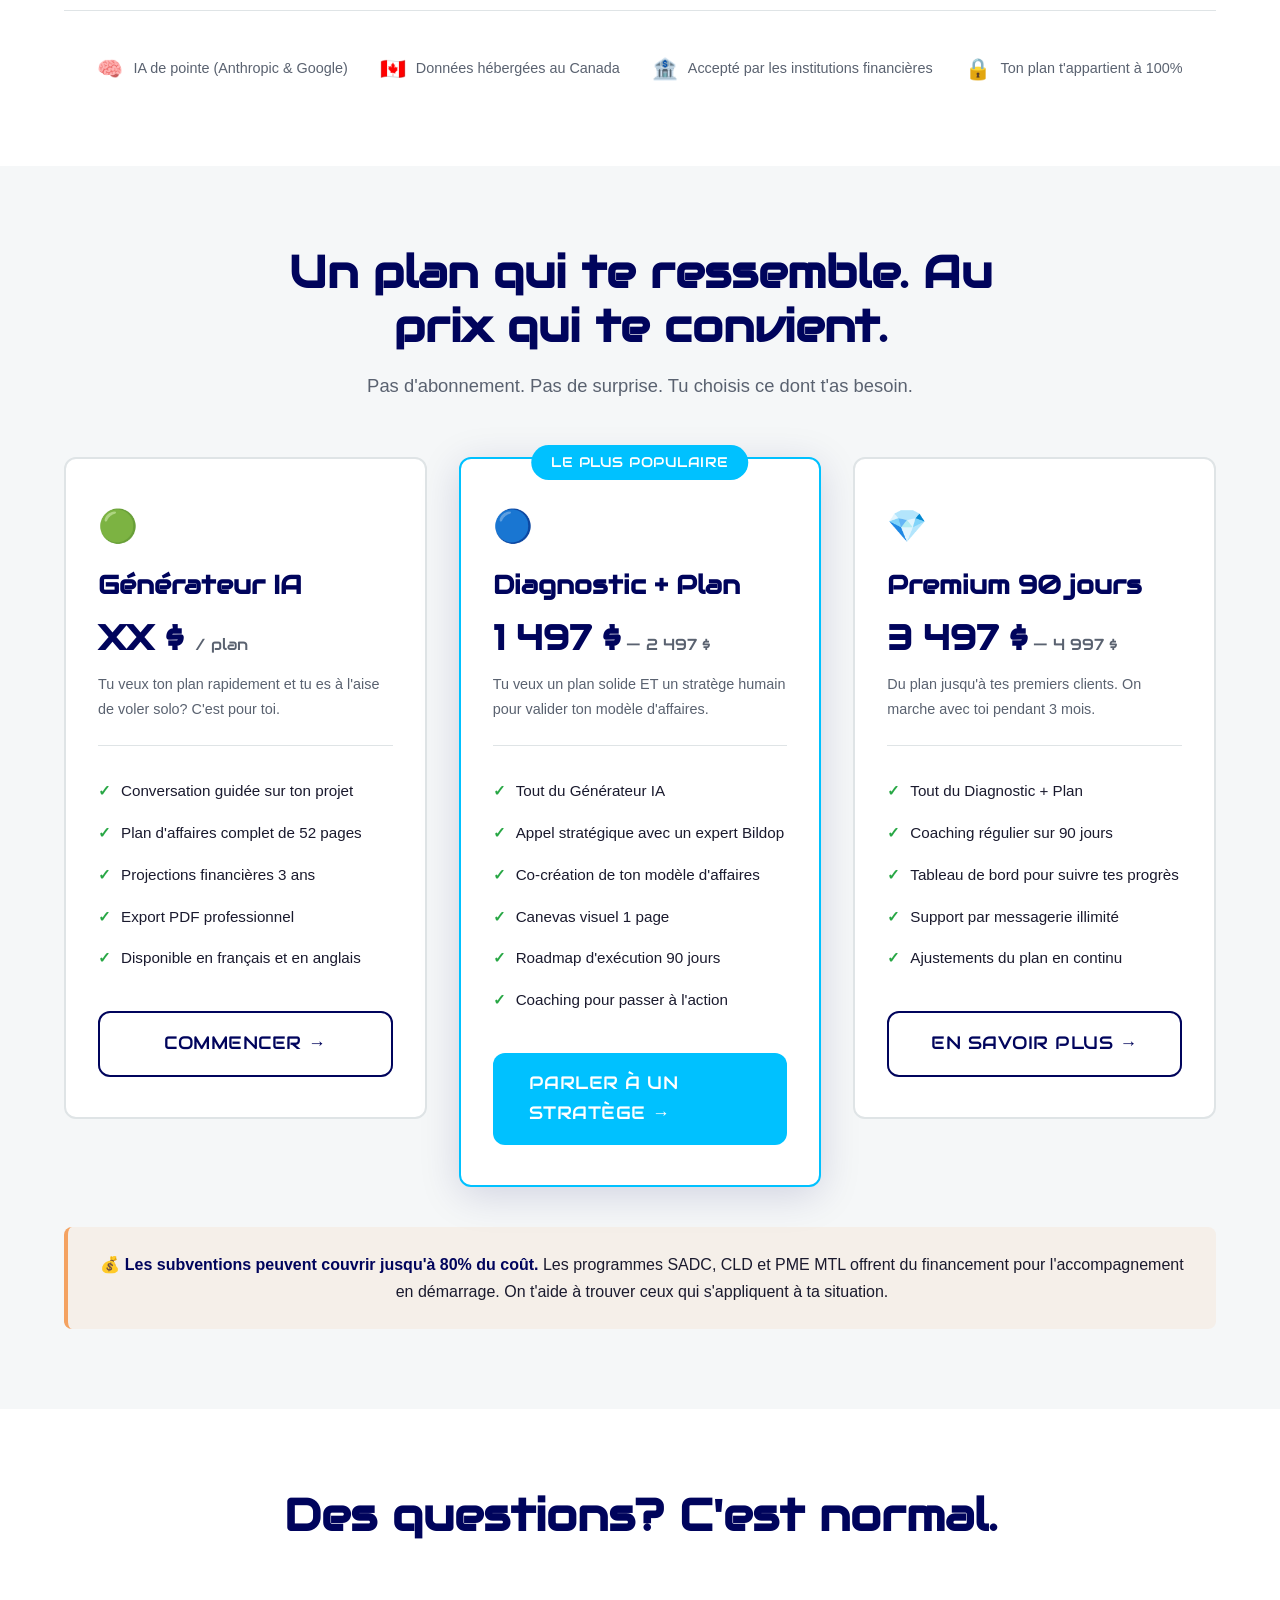
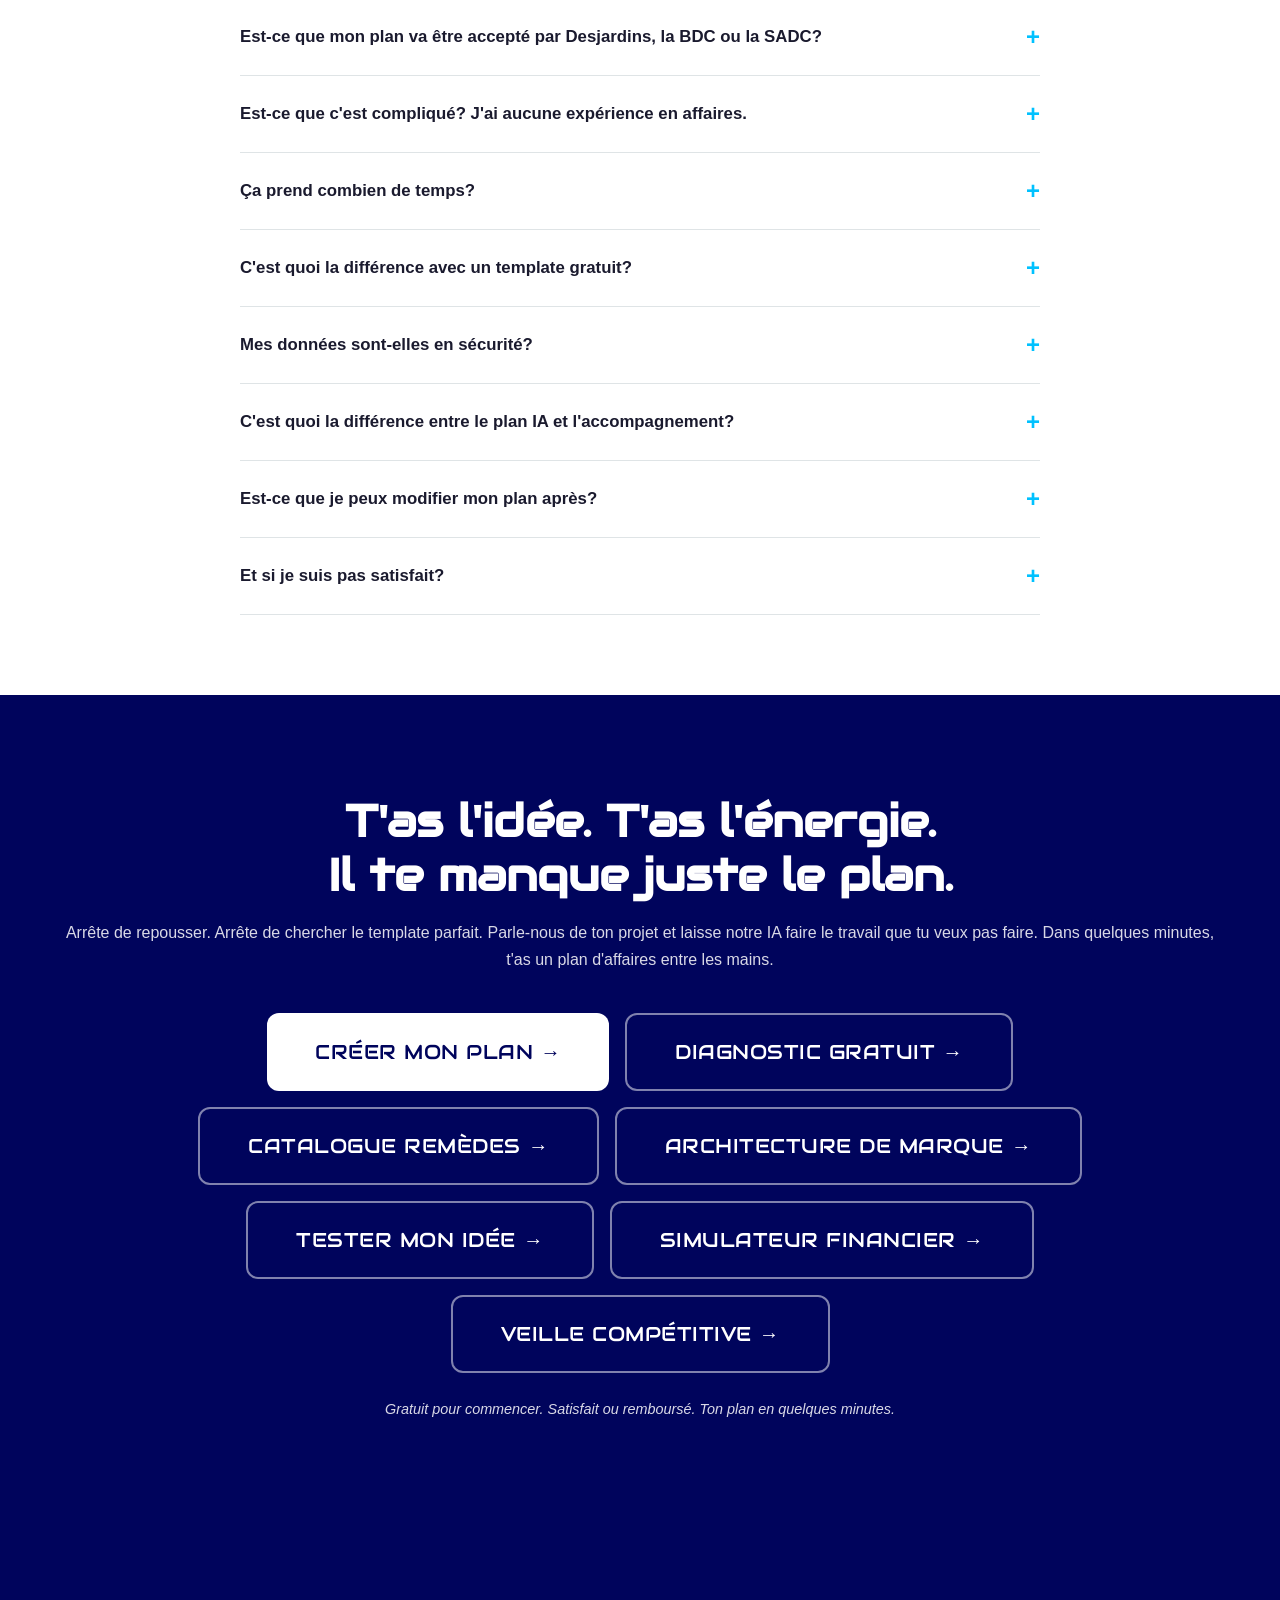
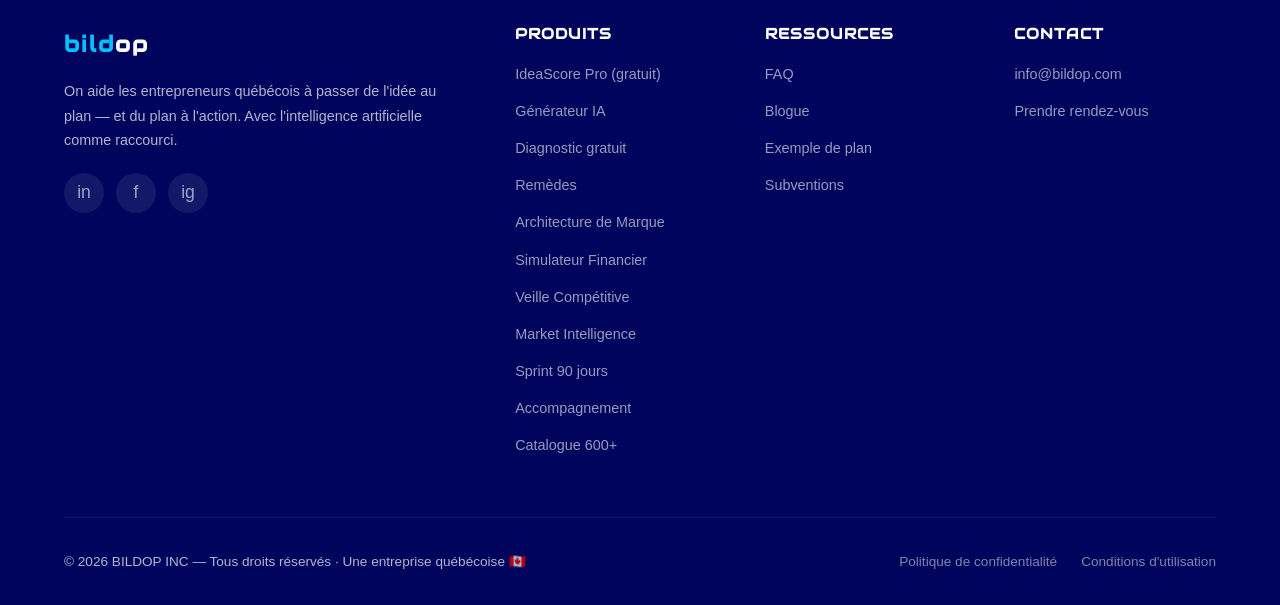
==== commit 19d08139: "feat: Module 8 — Sprint 90 jours complet - sprint.html : interface 7 étapes (bilan ADN, 3 phases, OK" ====
--- a/index.html
+++ b/index.html
@@ -280,10 +280,27 @@
           </ul>
           <a href="market-intelligence.html" class="btn btn--primary" style="background: linear-gradient(135deg, #0ea5e9, #8b5cf6); border: none;">Analyser mon marché →</a>
         </div>
+
+        <!-- Module 8 : Sprint 90 jours -->
+        <div class="module-card fade-up" style="border: 2px solid #f59e0b; position:relative; overflow:hidden;">
+          <div style="position:absolute;top:0;left:0;right:0;height:3px;background:linear-gradient(90deg,#f59e0b,#10b981,#00045C);"></div>
+          <div class="module-card__badge module-card__badge--new" style="background: linear-gradient(135deg, #f59e0b, #d97706);">Module 8 · Nouveau</div>
+          <div class="module-card__icon">⚡</div>
+          <h3>Sprint 90 jours</h3>
+          <p class="module-card__for">Pour ceux qui veulent passer à l'action maintenant</p>
+          <p class="module-card__desc">Ton plan d'action personnalisé basé sur ton ADN Bildop. 3 phases de 30 jours, OKRs, KPIs, templates d'exécution. Par où commencer lundi matin — sans te demander quoi faire.</p>
+          <ul class="module-card__features">
+            <li>🏗️ Phase 1 : Fondations — colmate ce qui saigne</li>
+            <li>🚀 Phase 2 : Momentum — attaque le marché</li>
+            <li>⚡ Phase 3 : Accélération — scale ce qui marche</li>
+            <li>🎯 OKRs + KPIs + Templates SOPs Semaine 1</li>
+          </ul>
+          <a href="sprint.html" class="btn btn--primary" style="background: linear-gradient(135deg, #f59e0b, #d97706); border: none;">Générer mon Sprint →</a>
+        </div>
       </div>
 
       <div class="modules-note fade-up">
-        🔗 <strong>Les sept outils se complètent.</strong> <a href="ideascore.html" style="color: #f59e0b; font-weight: 600;">IdeaScore Pro</a> valide ton idée — le plan crée l'ADN — le diagnostic identifie les douleurs — les remèdes te disent quoi faire — l'architecture de marque transforme ton business en actif vendable — le <a href="financier.html" style="color: #f59e0b; font-weight: 600;">simulateur financier</a> valide tes chiffres — et le <a href="market-intelligence.html" style="color: #0ea5e9; font-weight: 600;">Market Intelligence</a> te donne la vérité sur ton marché avant de dépenser un dollar. De « j'ai une idée » à « j'ai un empire ».
+        🔗 <strong>Les huit outils se complètent.</strong> <a href="ideascore.html" style="color: #f59e0b; font-weight: 600;">IdeaScore Pro</a> valide ton idée — le plan crée l'ADN — le diagnostic identifie les douleurs — les remèdes te disent quoi faire — l'architecture de marque transforme ton business en actif vendable — le <a href="financier.html" style="color: #f59e0b; font-weight: 600;">simulateur financier</a> valide tes chiffres — le <a href="market-intelligence.html" style="color: #0ea5e9; font-weight: 600;">Market Intelligence</a> te donne la vérité sur ton marché — et le <a href="sprint.html" style="color: #f59e0b; font-weight: 600;">Sprint 90 jours</a> transforme tout ça en actions concrètes. De « j'ai une idée » à « j'ai un empire ».
       </div>
     </div>
   </section>
@@ -758,6 +775,8 @@
             <li><a href="marque.html">Architecture de Marque</a></li>
             <li><a href="financier.html">Simulateur Financier</a></li>
             <li><a href="veille.html">Veille Compétitive</a></li>
+            <li><a href="market-intelligence.html">Market Intelligence</a></li>
+            <li><a href="sprint.html">Sprint 90 jours</a></li>
             <li><a href="#tarifs">Accompagnement</a></li>
             <li><a href="#">Catalogue 600+</a></li>
           </ul>
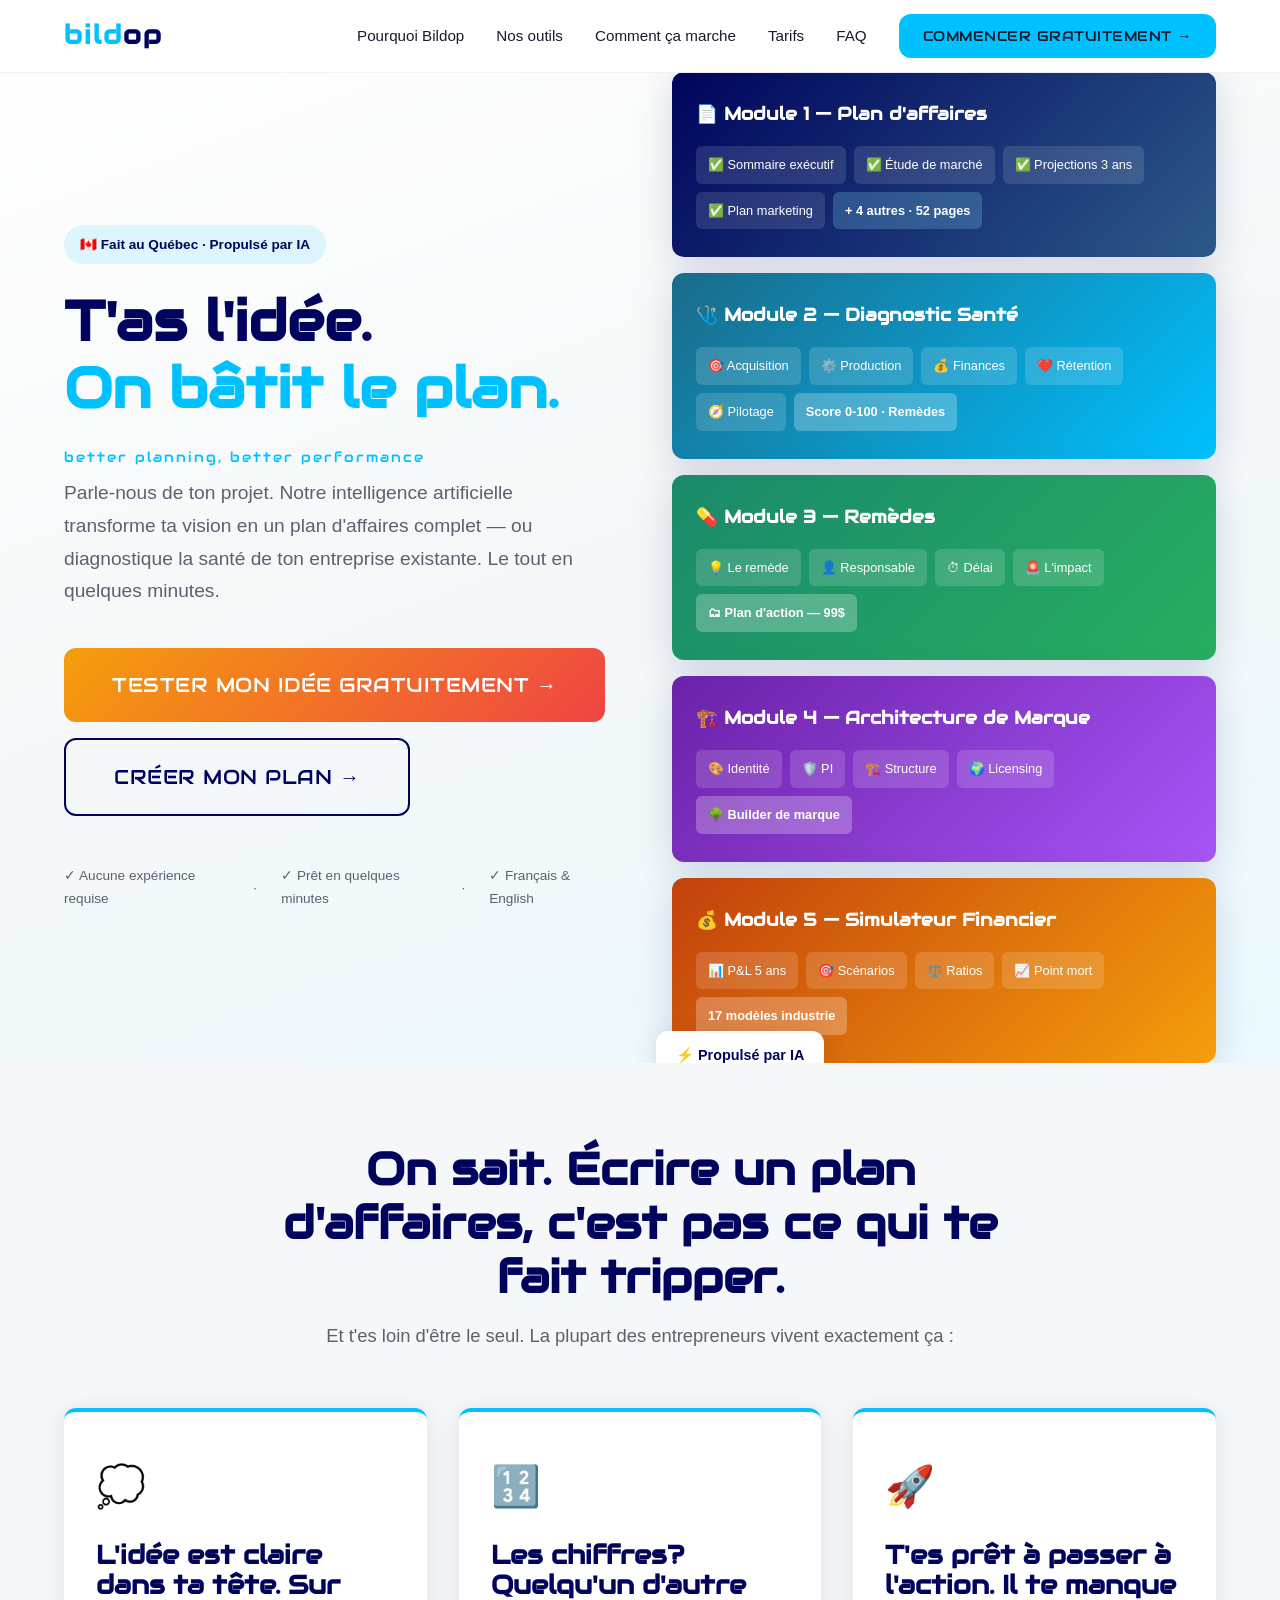
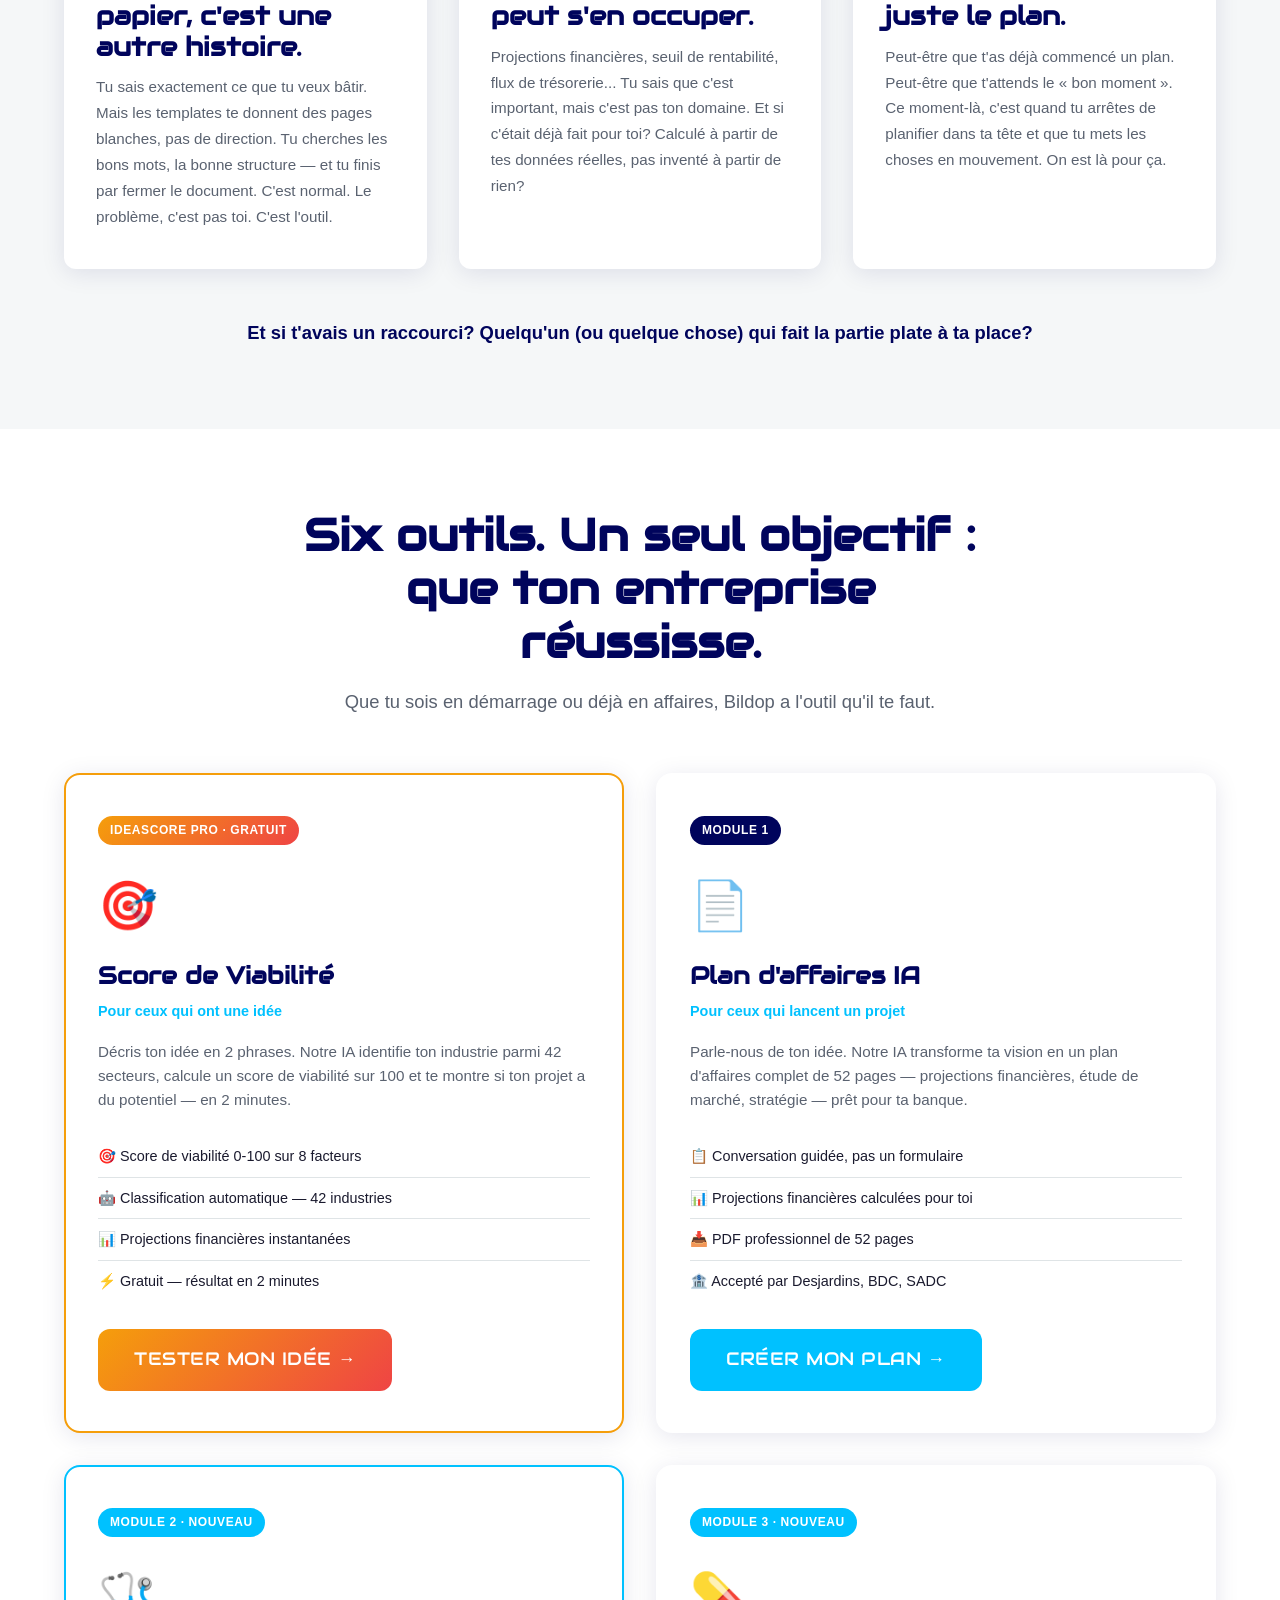
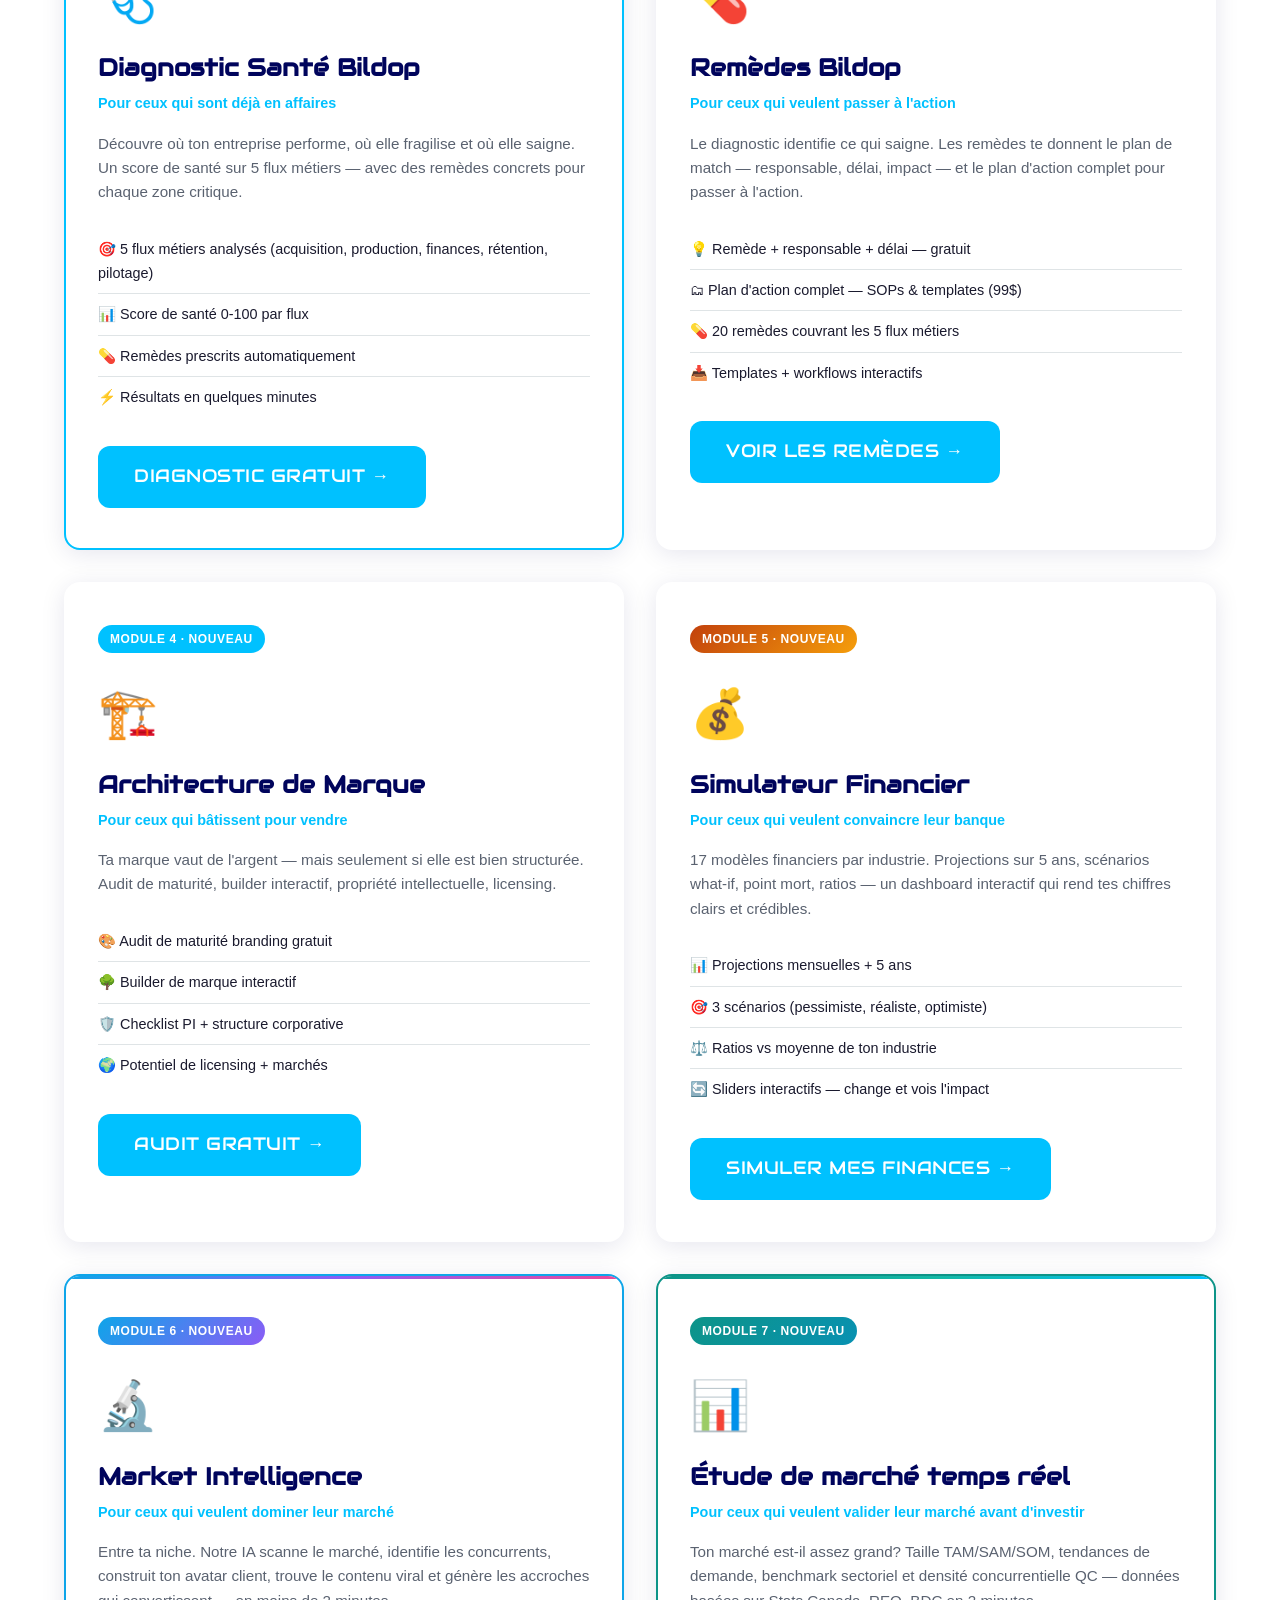
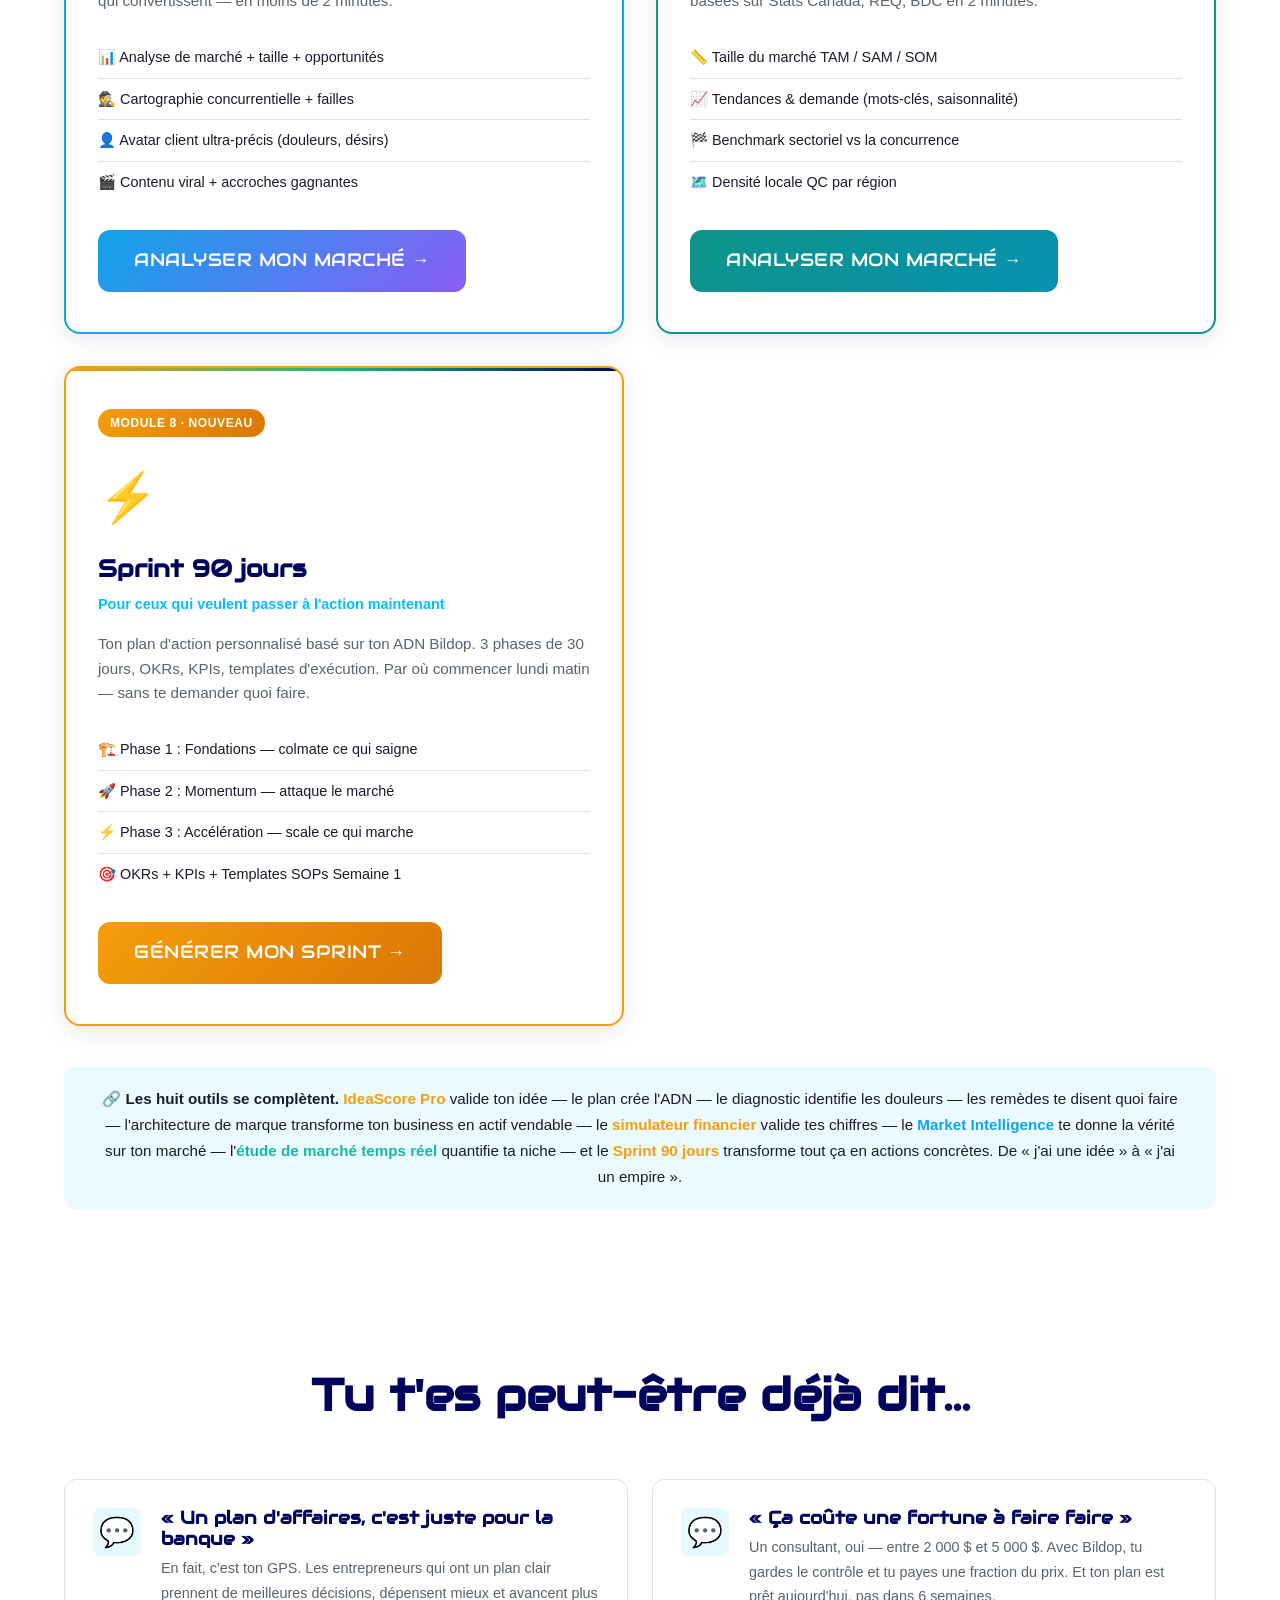
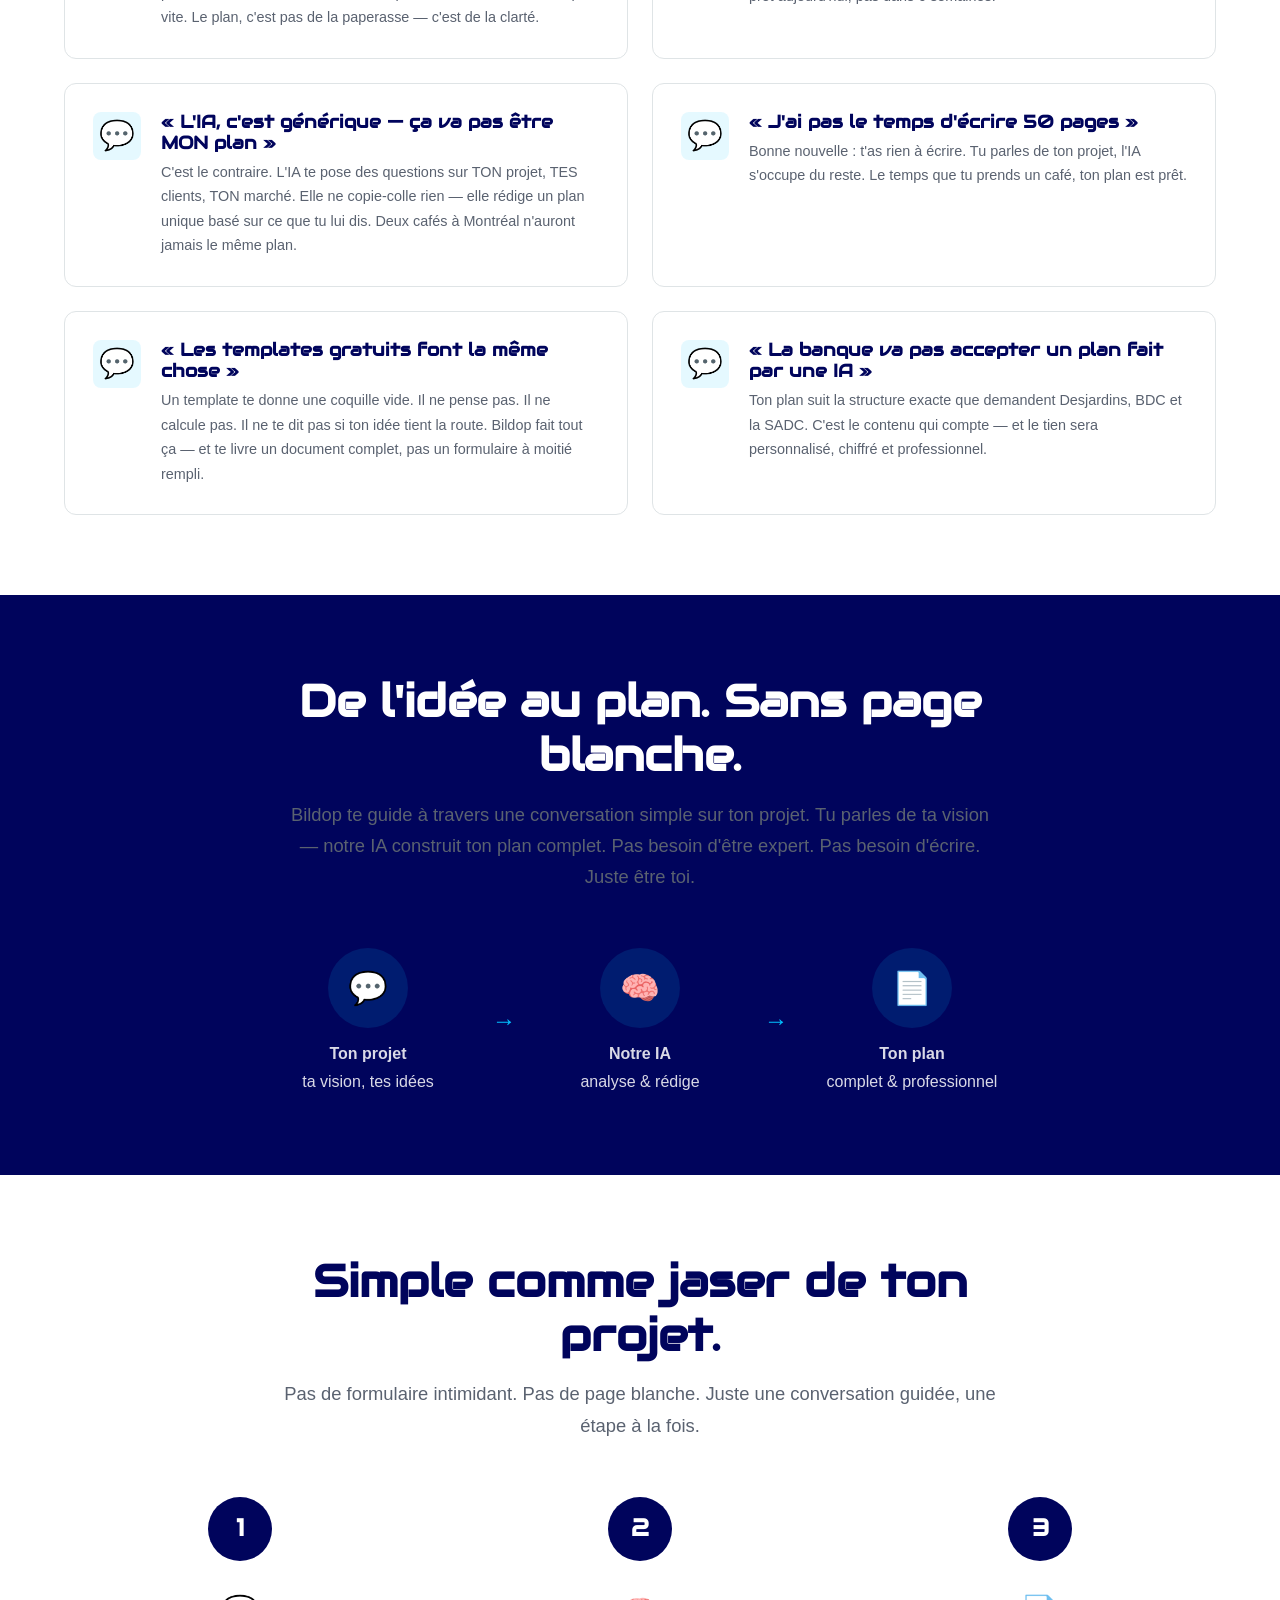
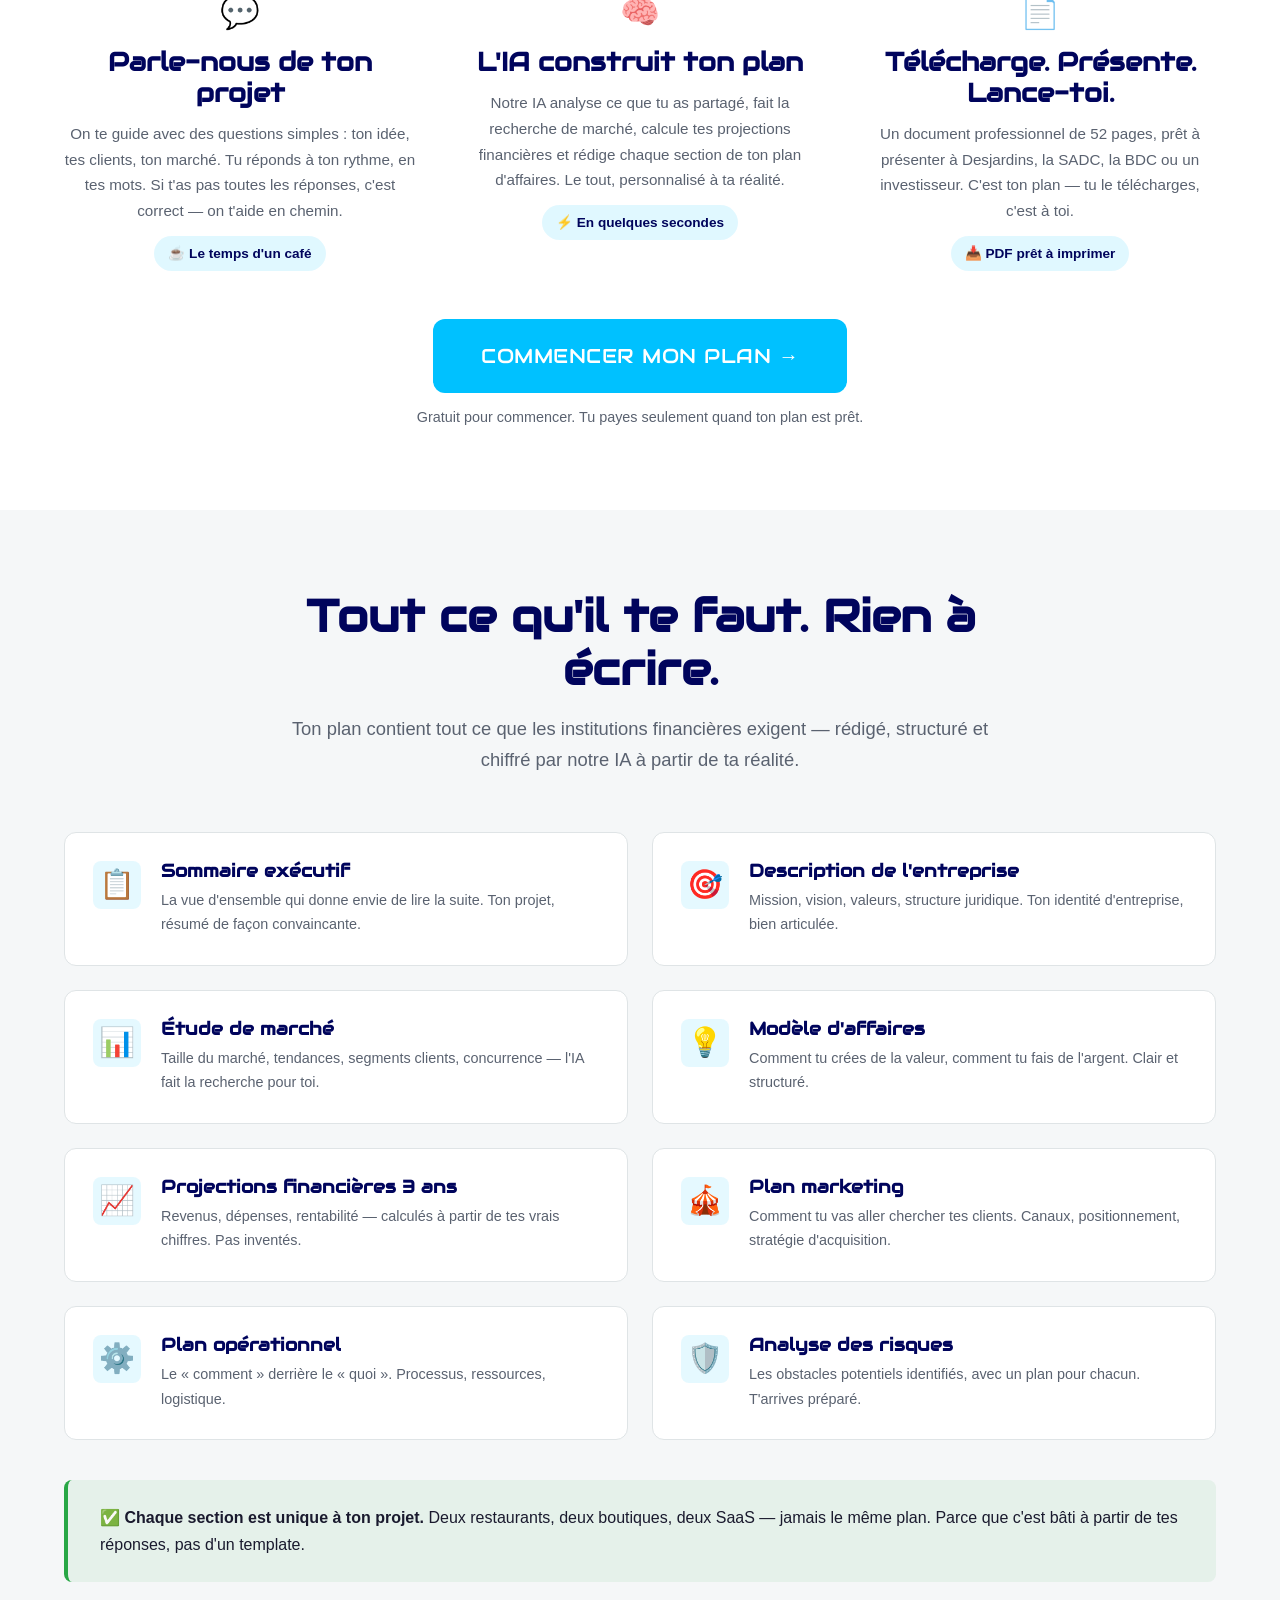
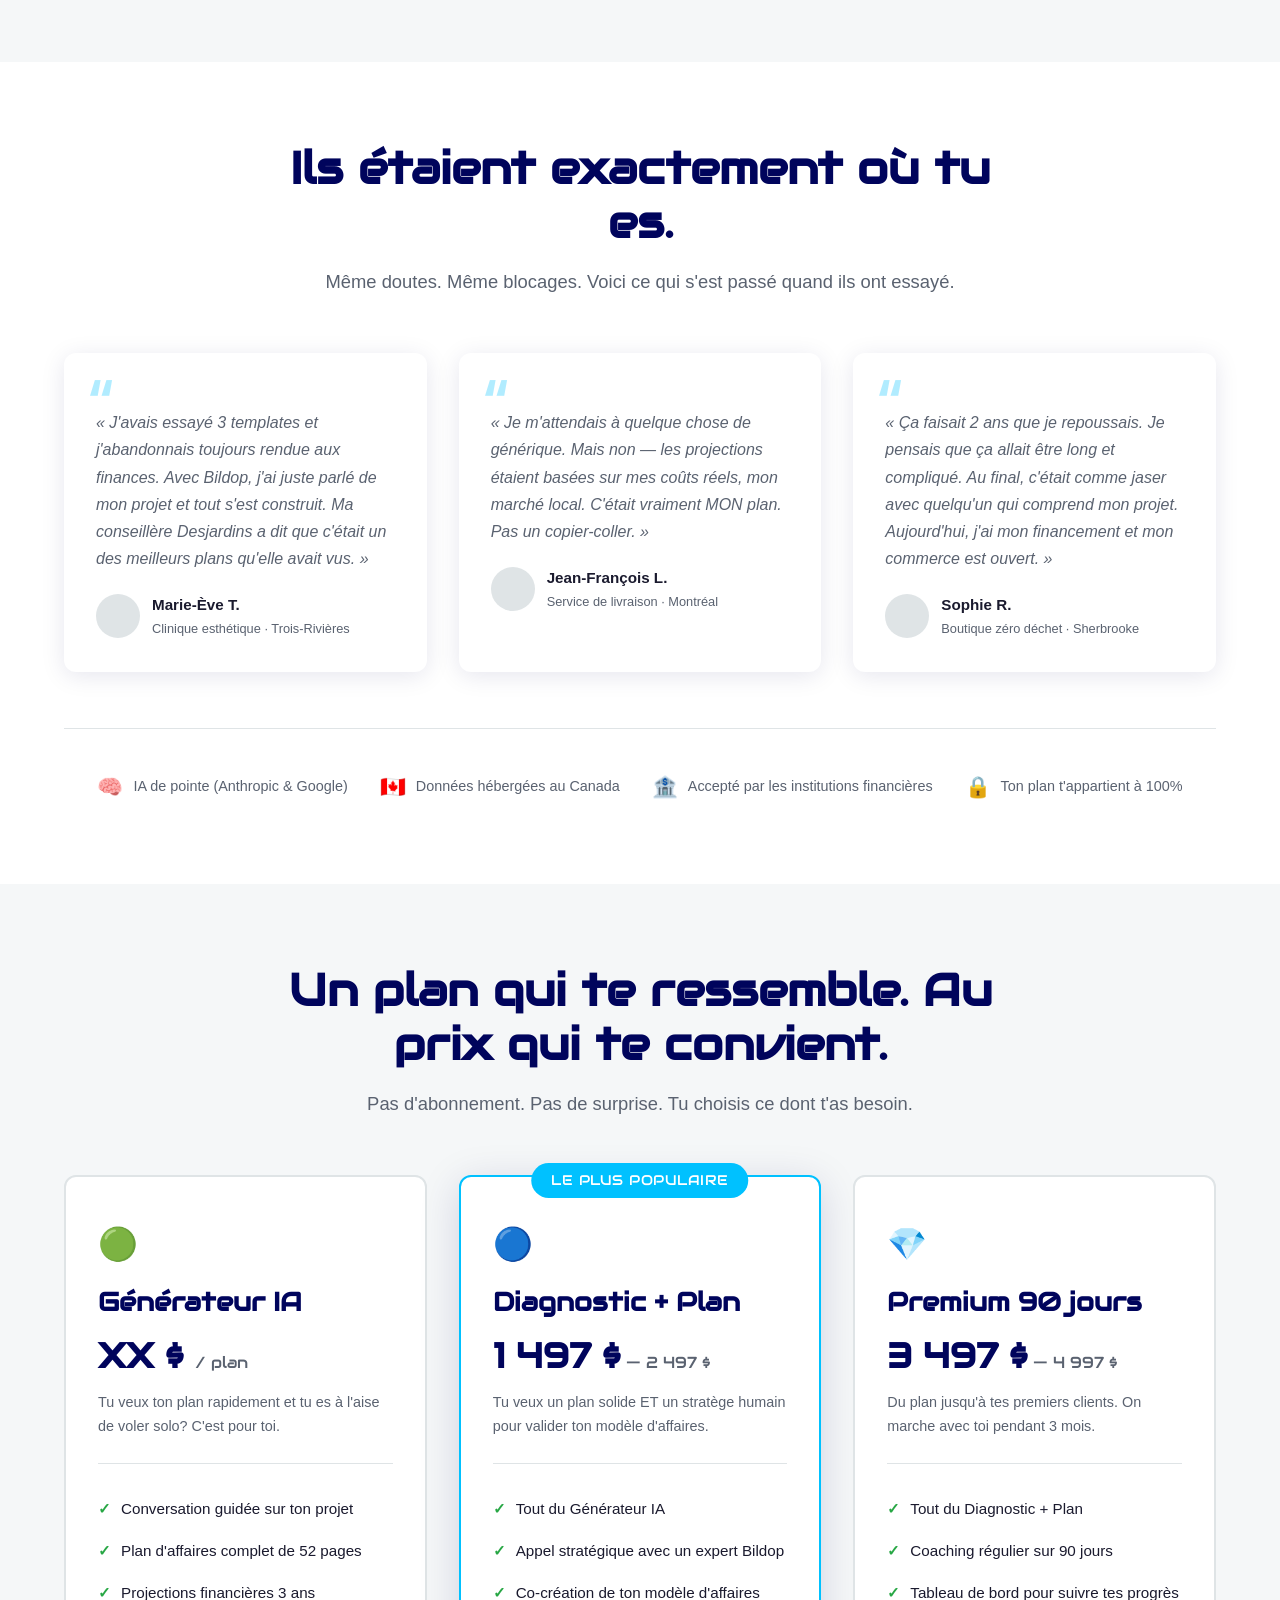
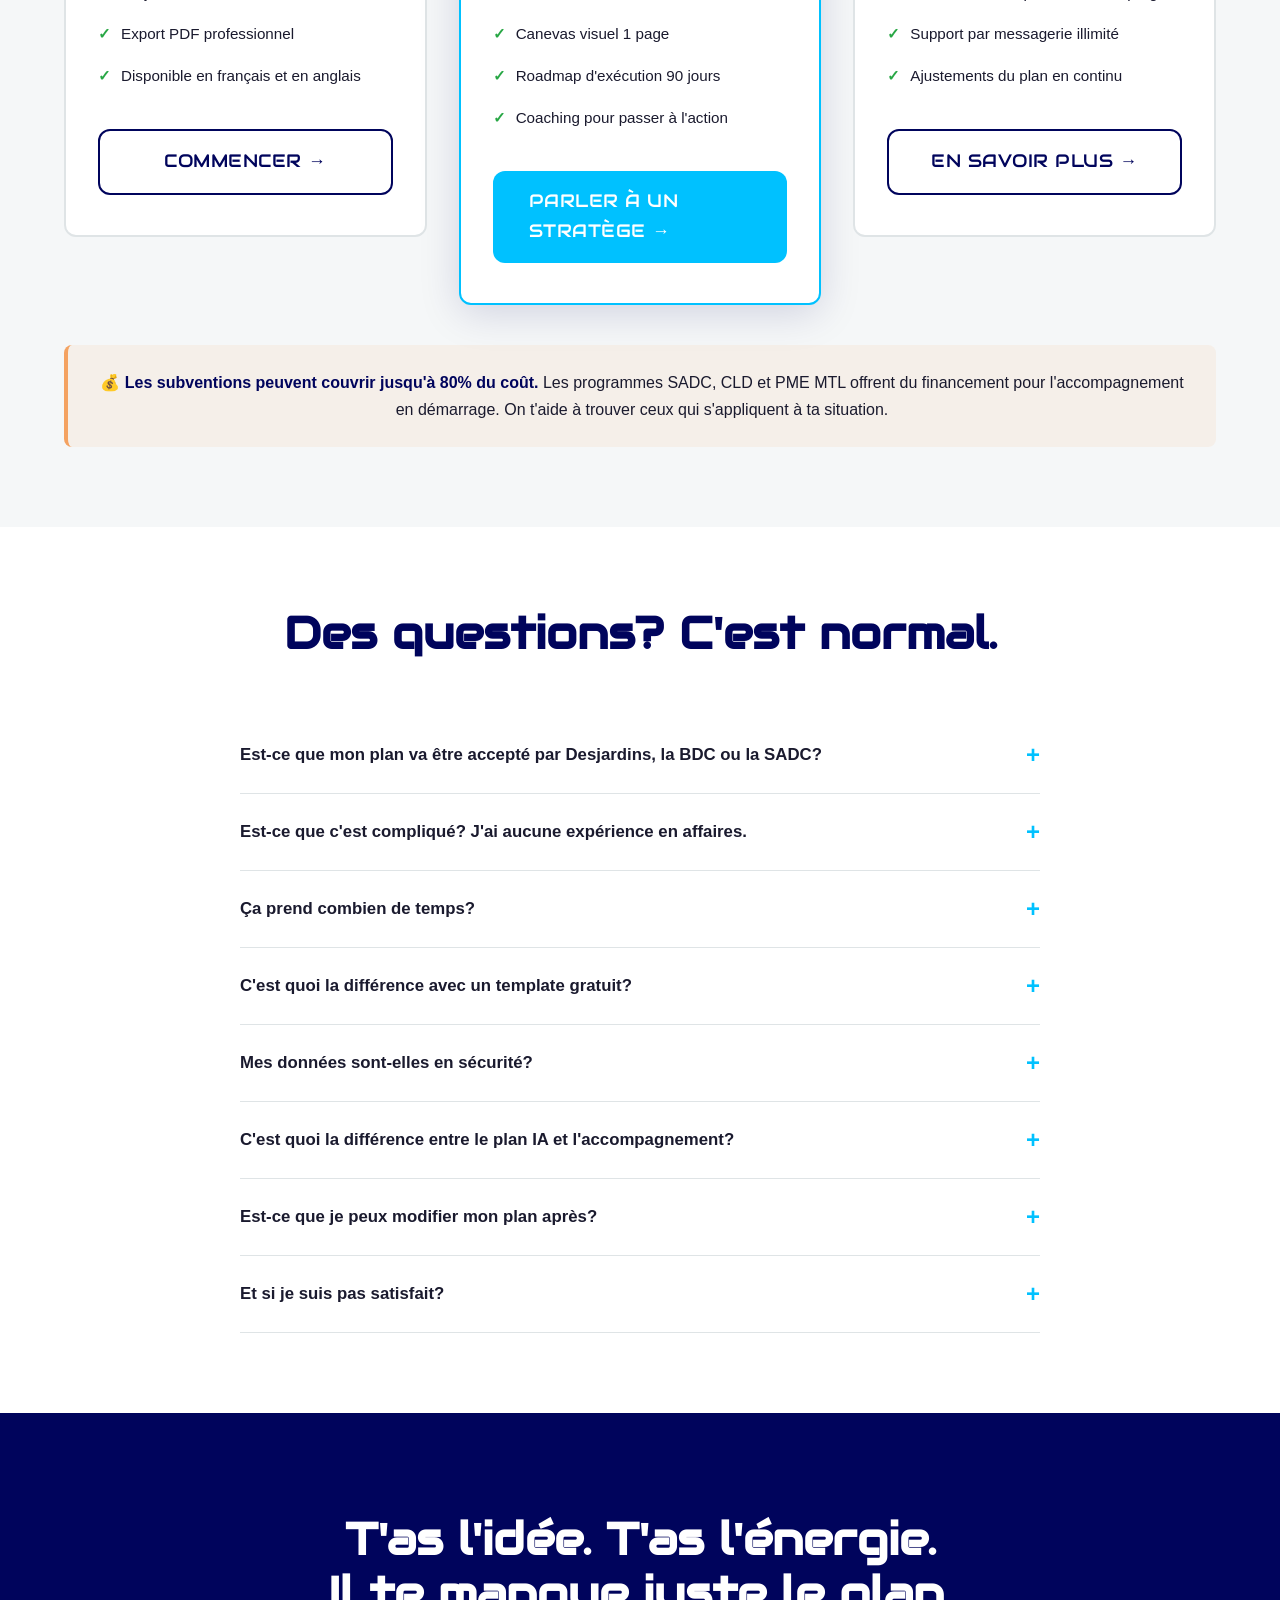
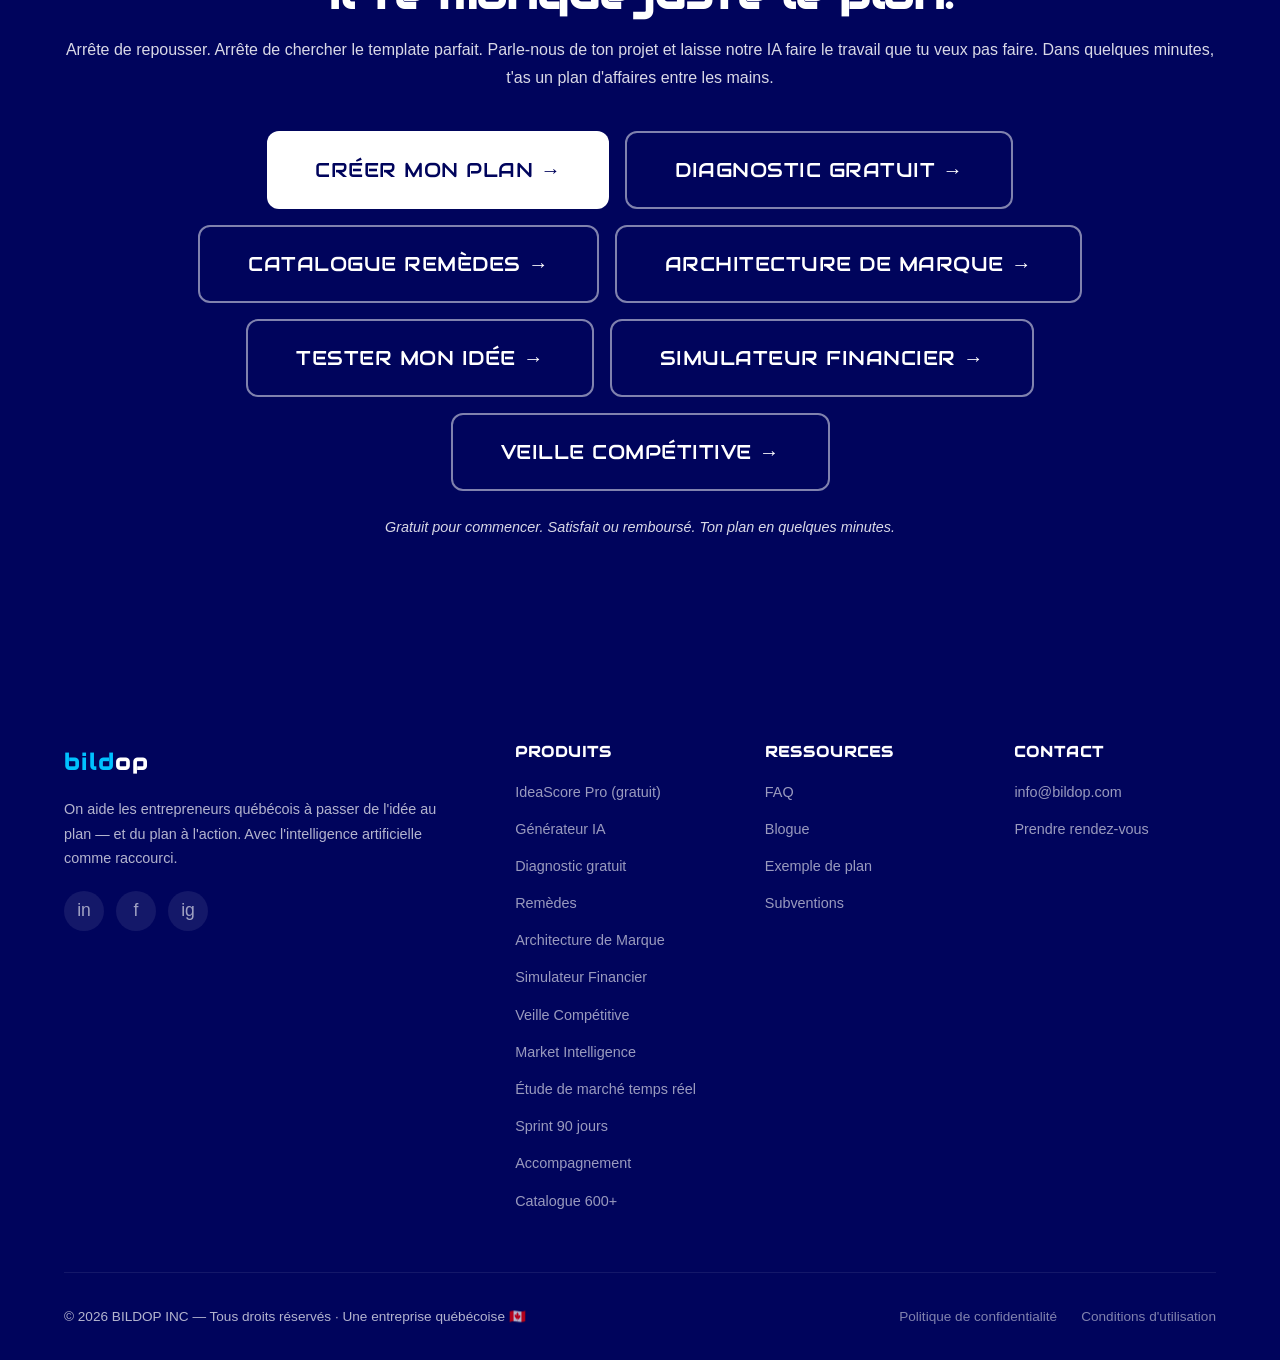
==== commit 13ab5b1e: "Module 7 — Étude de marché temps réel (marche-reel.html + js/marche-reel.js) 6 étapes : niche → tail" ====
--- a/index.html
+++ b/index.html
@@ -281,6 +281,23 @@
           <a href="market-intelligence.html" class="btn btn--primary" style="background: linear-gradient(135deg, #0ea5e9, #8b5cf6); border: none;">Analyser mon marché →</a>
         </div>
 
+        <!-- Module 7 : Étude de marché temps réel -->
+        <div class="module-card fade-up" style="border: 2px solid #0d9488; position:relative; overflow:hidden;">
+          <div style="position:absolute;top:0;left:0;right:0;height:3px;background:linear-gradient(90deg,#0d9488,#14b8a6,#00C1FF);"></div>
+          <div class="module-card__badge module-card__badge--new" style="background: linear-gradient(135deg, #0d9488, #0891b2);">Module 7 · Nouveau</div>
+          <div class="module-card__icon">📊</div>
+          <h3>Étude de marché temps réel</h3>
+          <p class="module-card__for">Pour ceux qui veulent valider leur marché avant d'investir</p>
+          <p class="module-card__desc">Ton marché est-il assez grand? Taille TAM/SAM/SOM, tendances de demande, benchmark sectoriel et densité concurrentielle QC — données basées sur Stats Canada, REQ, BDC en 2 minutes.</p>
+          <ul class="module-card__features">
+            <li>📏 Taille du marché TAM / SAM / SOM</li>
+            <li>📈 Tendances & demande (mots-clés, saisonnalité)</li>
+            <li>🏁 Benchmark sectoriel vs la concurrence</li>
+            <li>🗺️ Densité locale QC par région</li>
+          </ul>
+          <a href="marche-reel.html" class="btn btn--primary" style="background: linear-gradient(135deg, #0d9488, #0891b2); border: none;">Analyser mon marché →</a>
+        </div>
+
         <!-- Module 8 : Sprint 90 jours -->
         <div class="module-card fade-up" style="border: 2px solid #f59e0b; position:relative; overflow:hidden;">
           <div style="position:absolute;top:0;left:0;right:0;height:3px;background:linear-gradient(90deg,#f59e0b,#10b981,#00045C);"></div>
@@ -300,7 +317,7 @@
       </div>
 
       <div class="modules-note fade-up">
-        🔗 <strong>Les huit outils se complètent.</strong> <a href="ideascore.html" style="color: #f59e0b; font-weight: 600;">IdeaScore Pro</a> valide ton idée — le plan crée l'ADN — le diagnostic identifie les douleurs — les remèdes te disent quoi faire — l'architecture de marque transforme ton business en actif vendable — le <a href="financier.html" style="color: #f59e0b; font-weight: 600;">simulateur financier</a> valide tes chiffres — le <a href="market-intelligence.html" style="color: #0ea5e9; font-weight: 600;">Market Intelligence</a> te donne la vérité sur ton marché — et le <a href="sprint.html" style="color: #f59e0b; font-weight: 600;">Sprint 90 jours</a> transforme tout ça en actions concrètes. De « j'ai une idée » à « j'ai un empire ».
+        🔗 <strong>Les huit outils se complètent.</strong> <a href="ideascore.html" style="color: #f59e0b; font-weight: 600;">IdeaScore Pro</a> valide ton idée — le plan crée l'ADN — le diagnostic identifie les douleurs — les remèdes te disent quoi faire — l'architecture de marque transforme ton business en actif vendable — le <a href="financier.html" style="color: #f59e0b; font-weight: 600;">simulateur financier</a> valide tes chiffres — le <a href="market-intelligence.html" style="color: #0ea5e9; font-weight: 600;">Market Intelligence</a> te donne la vérité sur ton marché — l'<a href="marche-reel.html" style="color: #14b8a6; font-weight: 600;">étude de marché temps réel</a> quantifie ta niche — et le <a href="sprint.html" style="color: #f59e0b; font-weight: 600;">Sprint 90 jours</a> transforme tout ça en actions concrètes. De « j'ai une idée » à « j'ai un empire ».
       </div>
     </div>
   </section>
@@ -776,6 +793,7 @@
             <li><a href="financier.html">Simulateur Financier</a></li>
             <li><a href="veille.html">Veille Compétitive</a></li>
             <li><a href="market-intelligence.html">Market Intelligence</a></li>
+            <li><a href="marche-reel.html">Étude de marché temps réel</a></li>
             <li><a href="sprint.html">Sprint 90 jours</a></li>
             <li><a href="#tarifs">Accompagnement</a></li>
             <li><a href="#">Catalogue 600+</a></li>
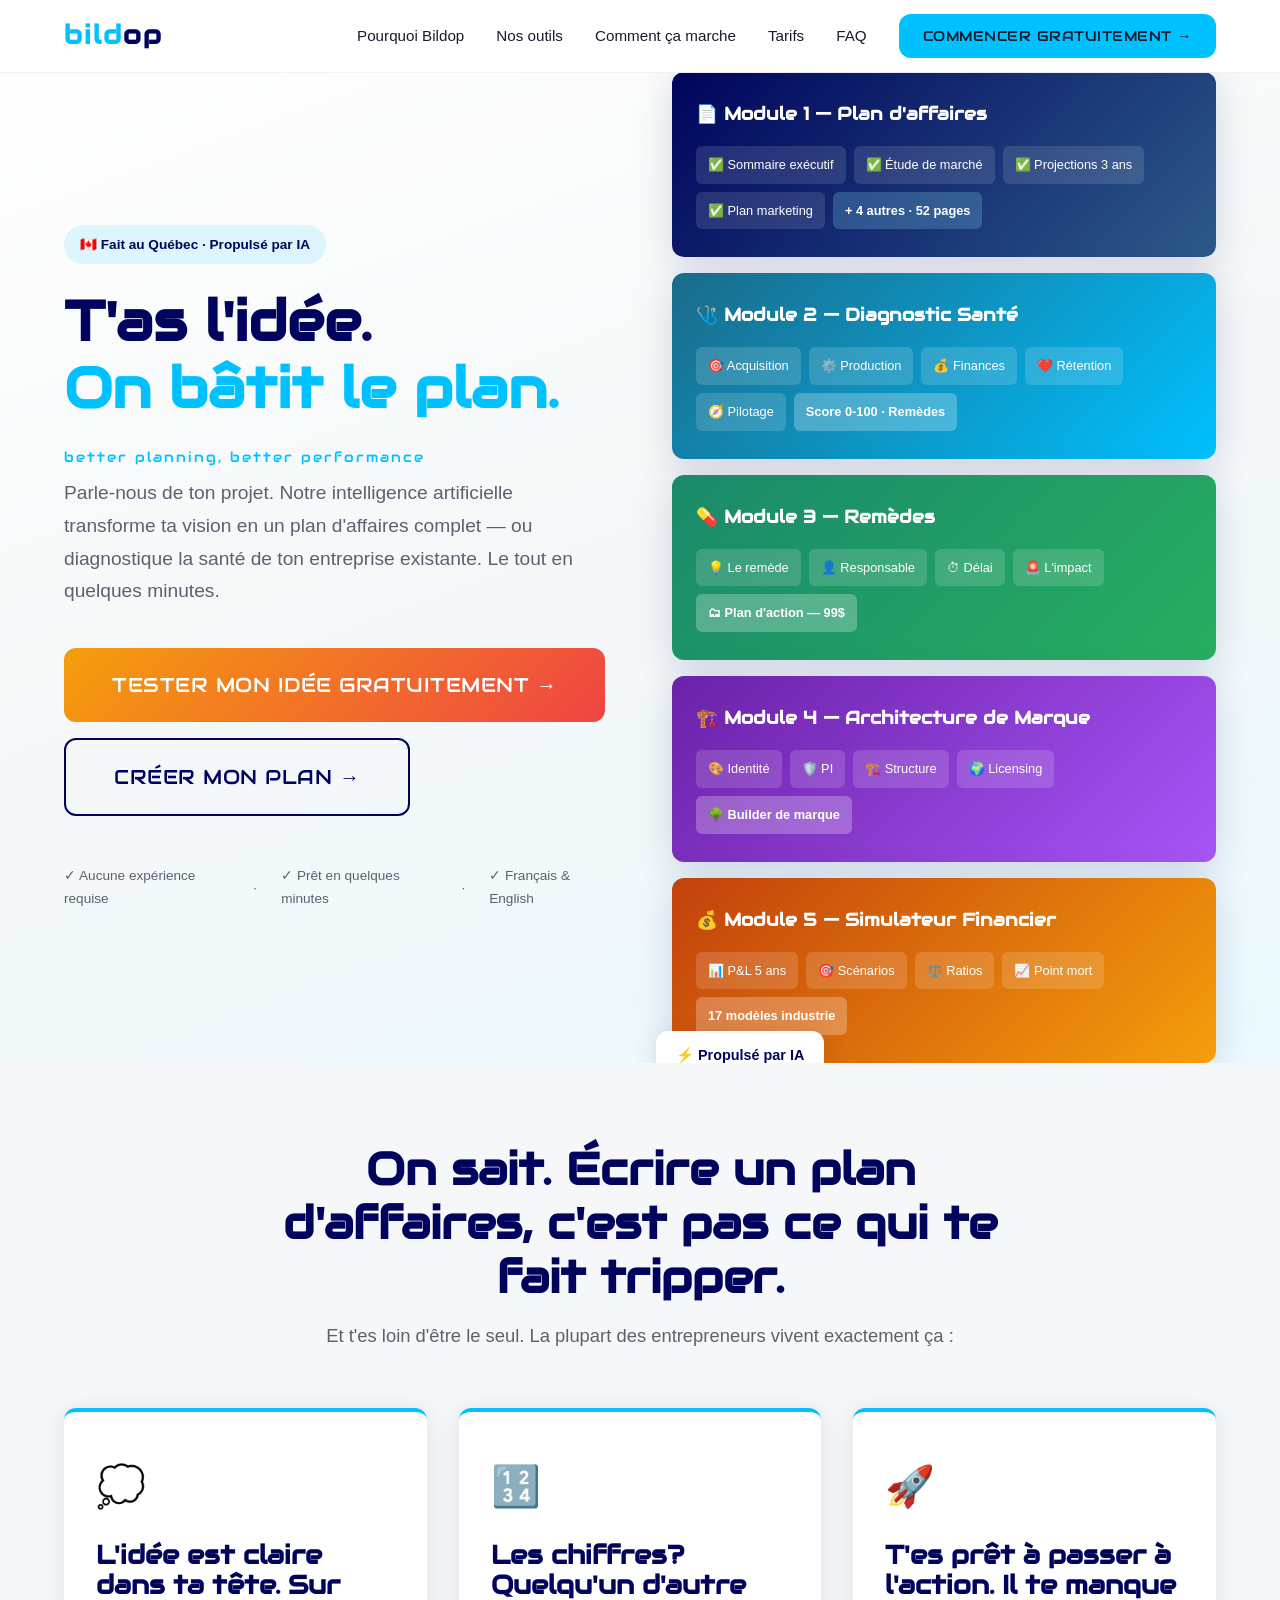
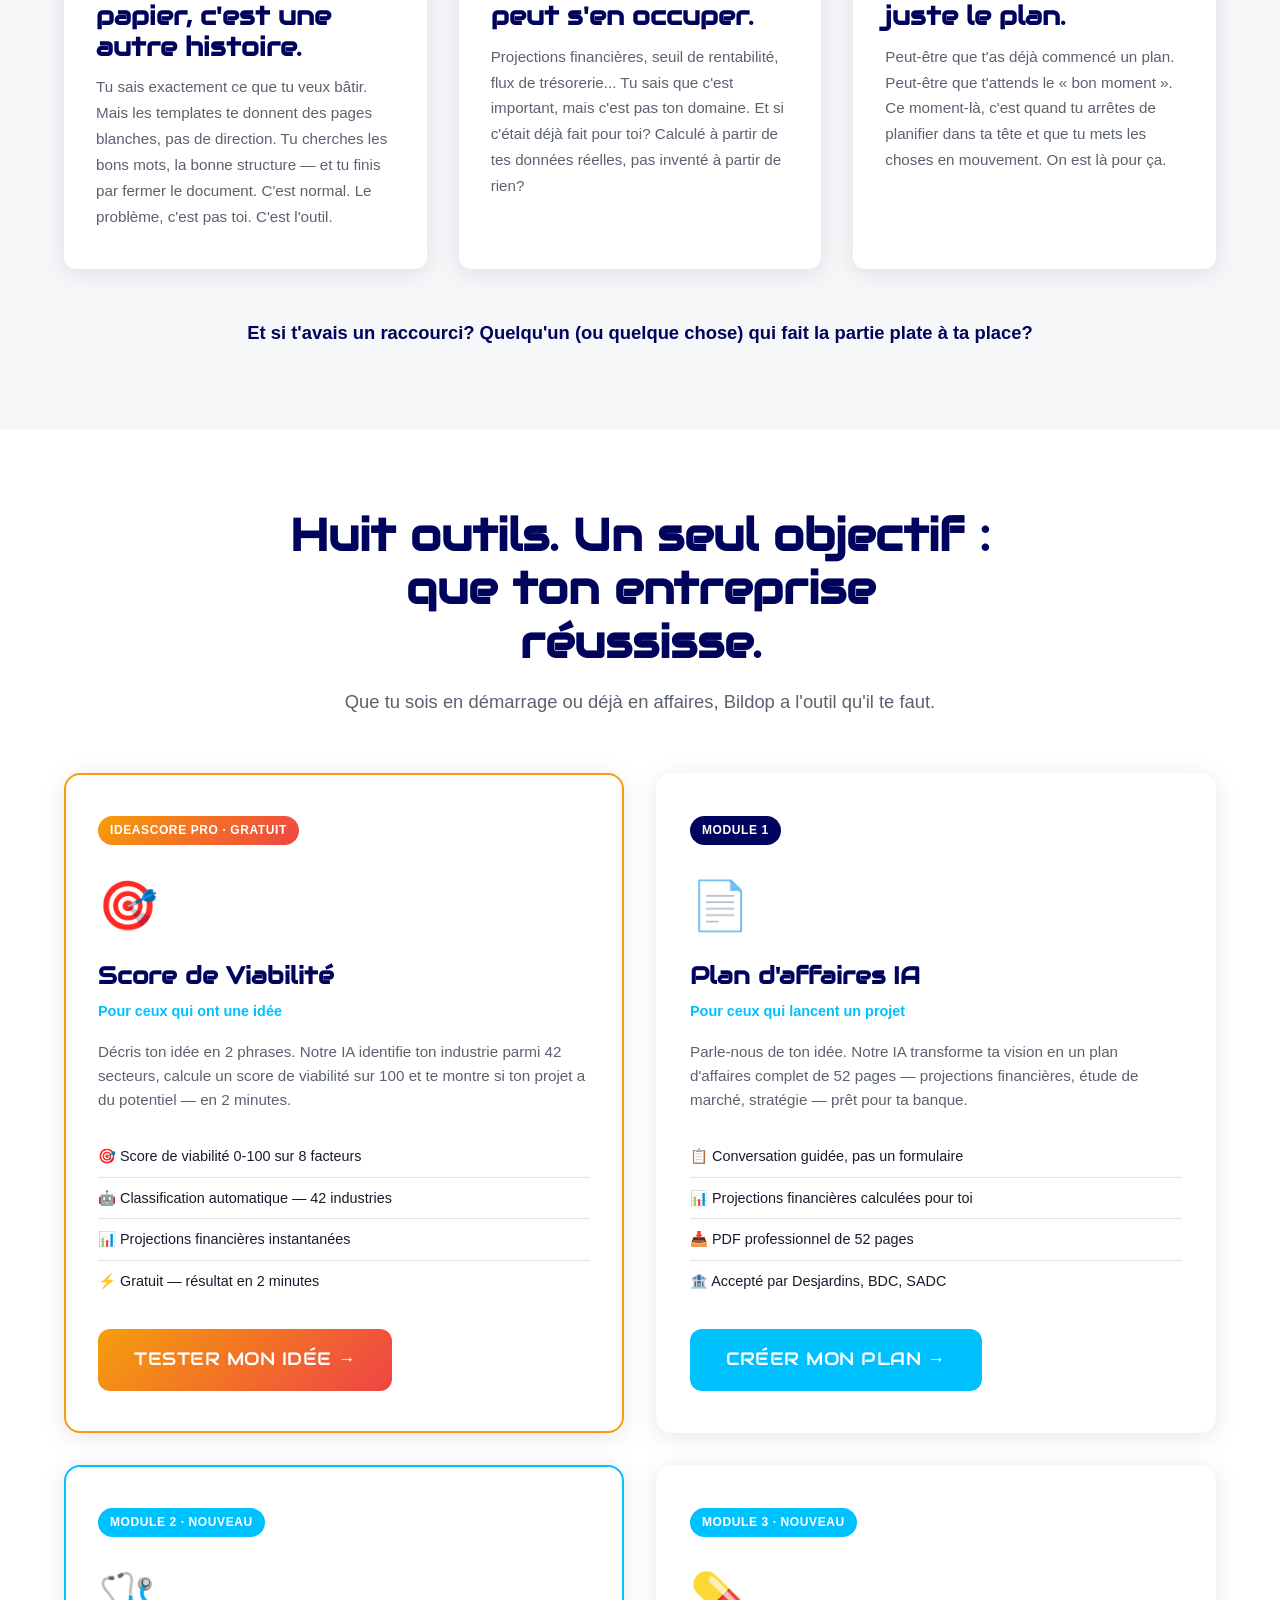
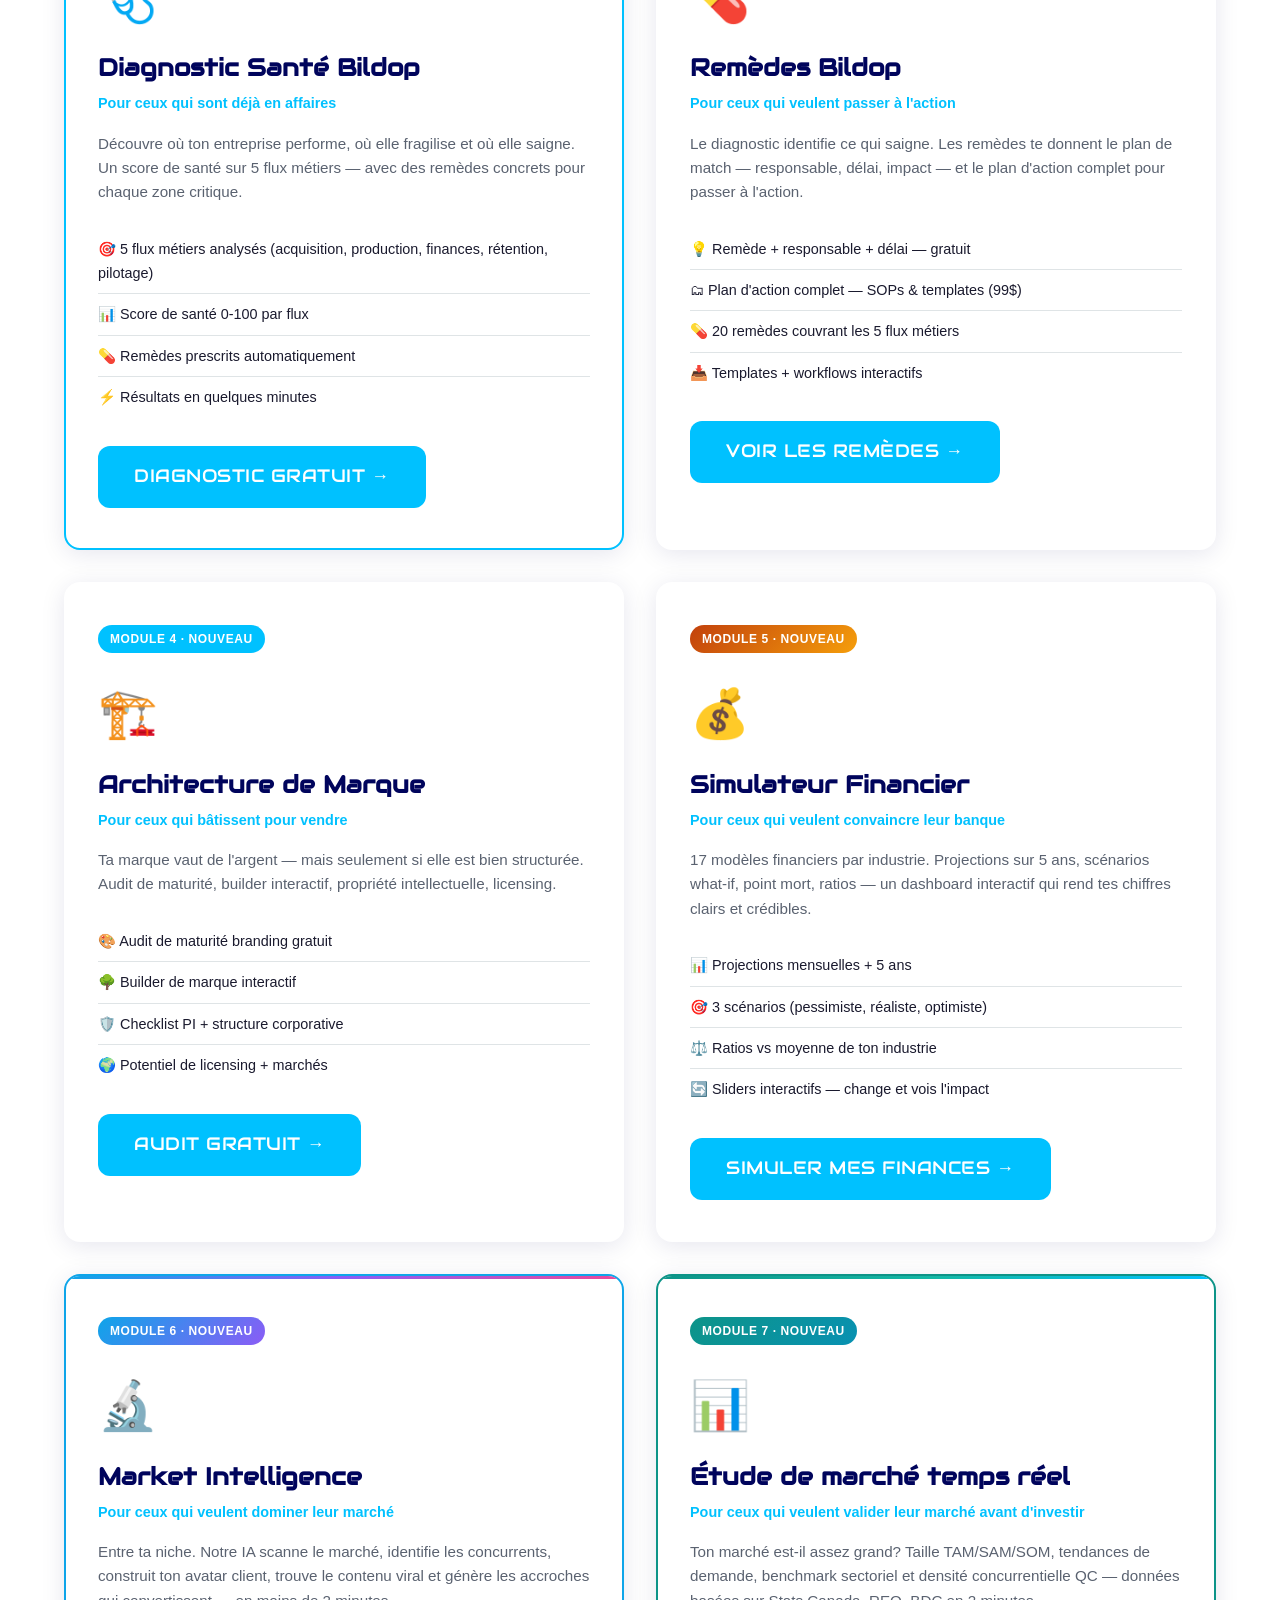
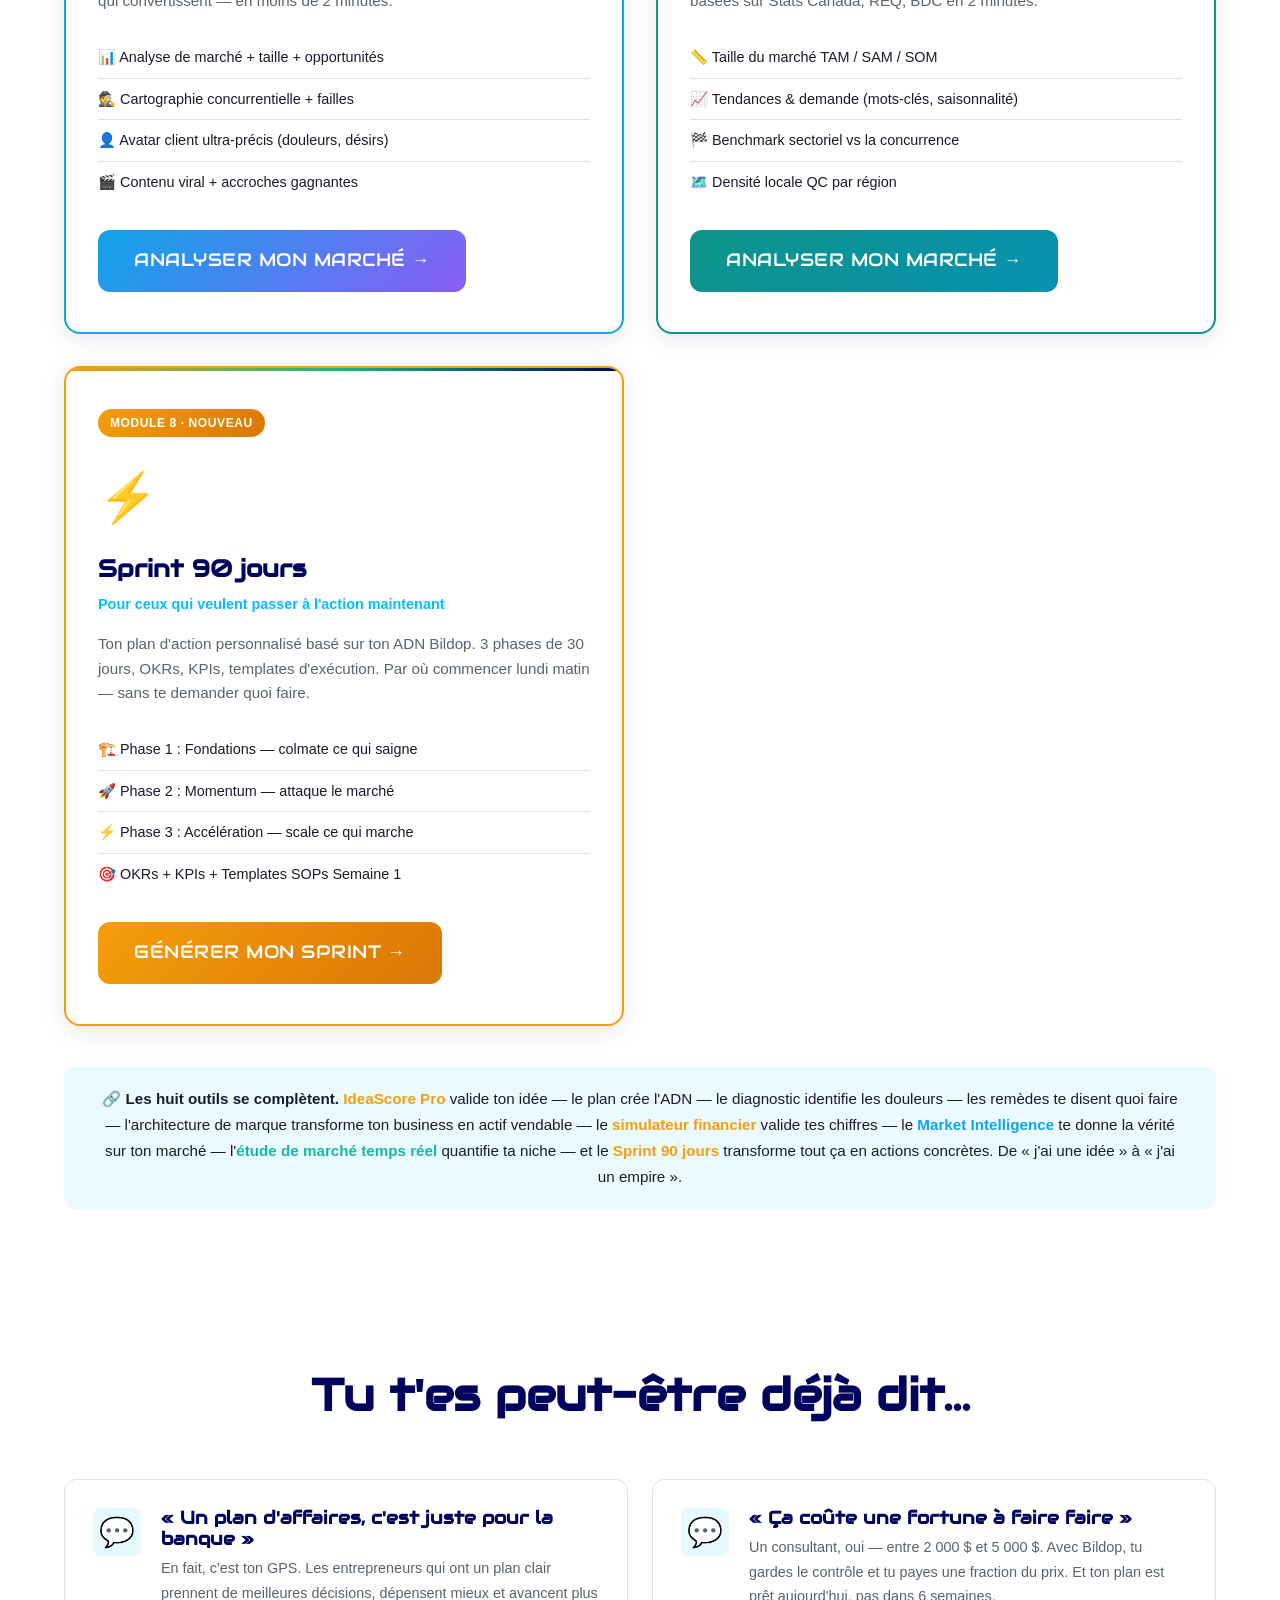
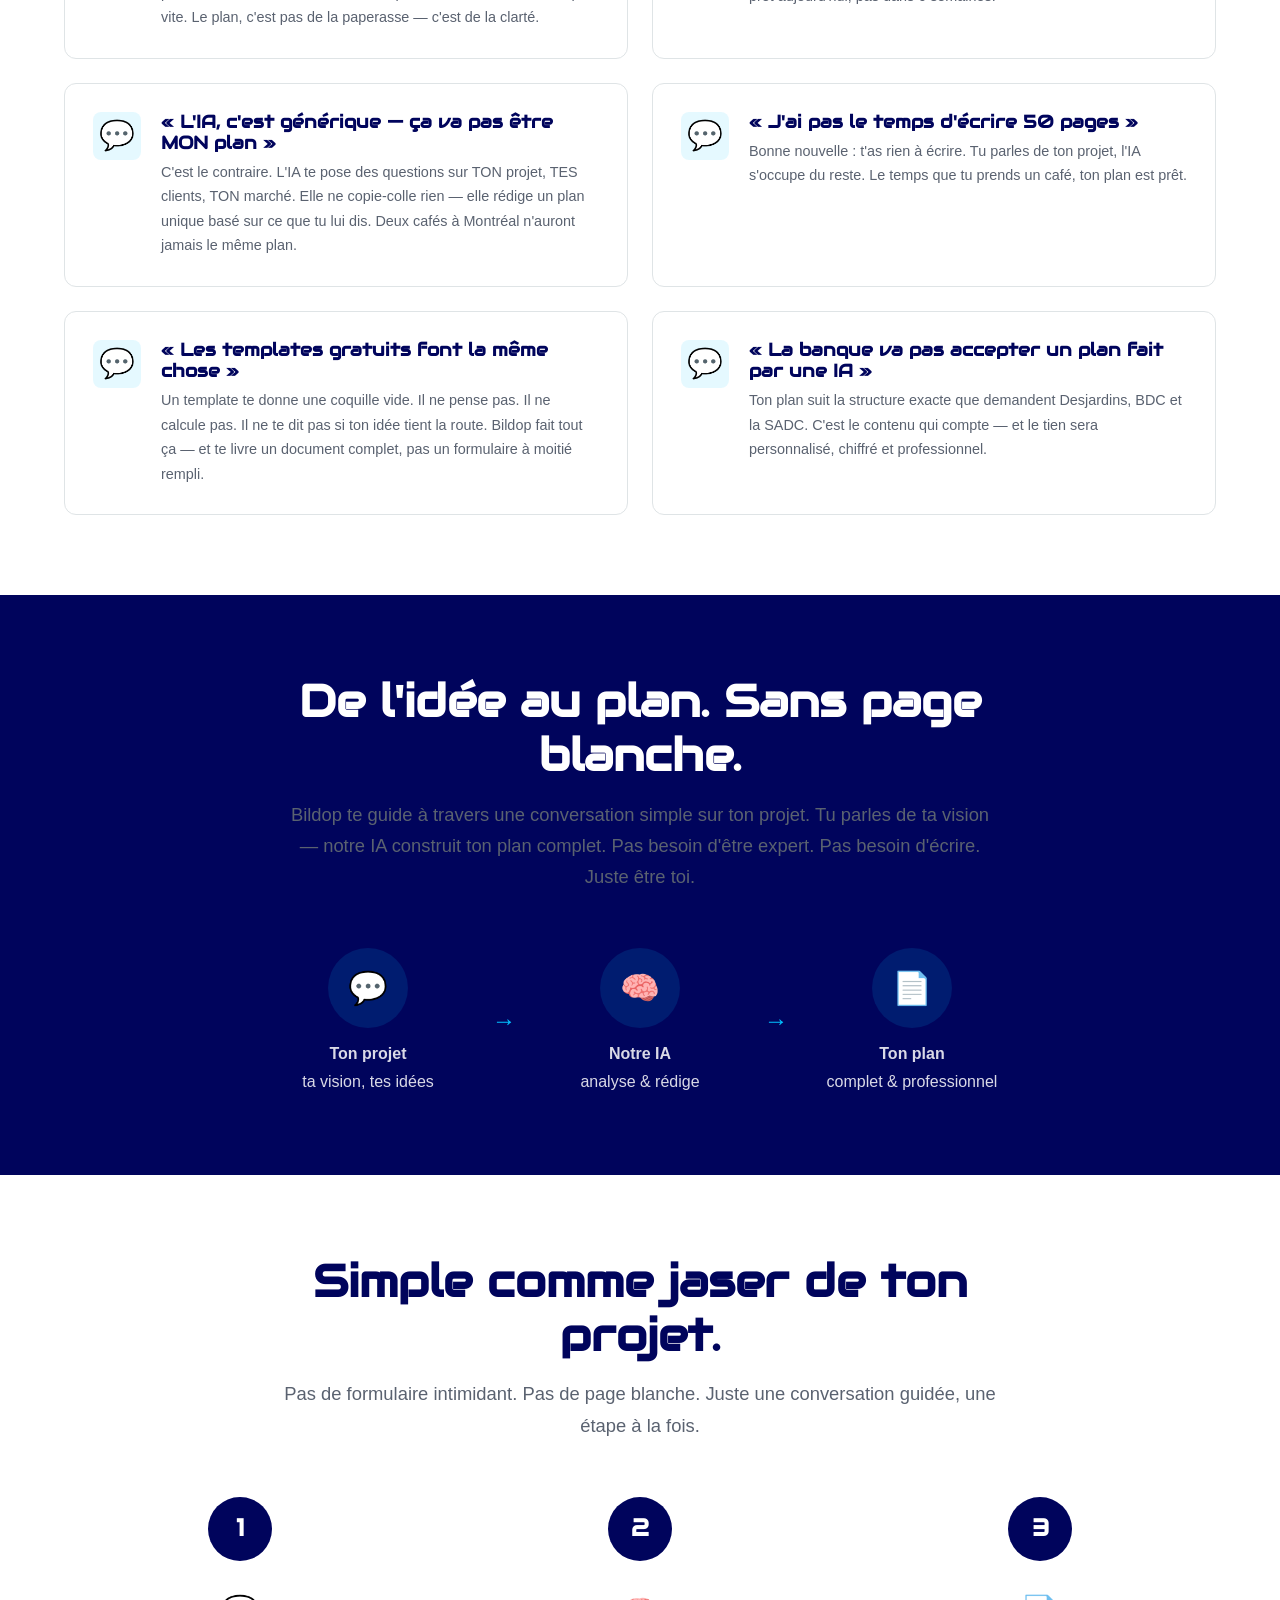
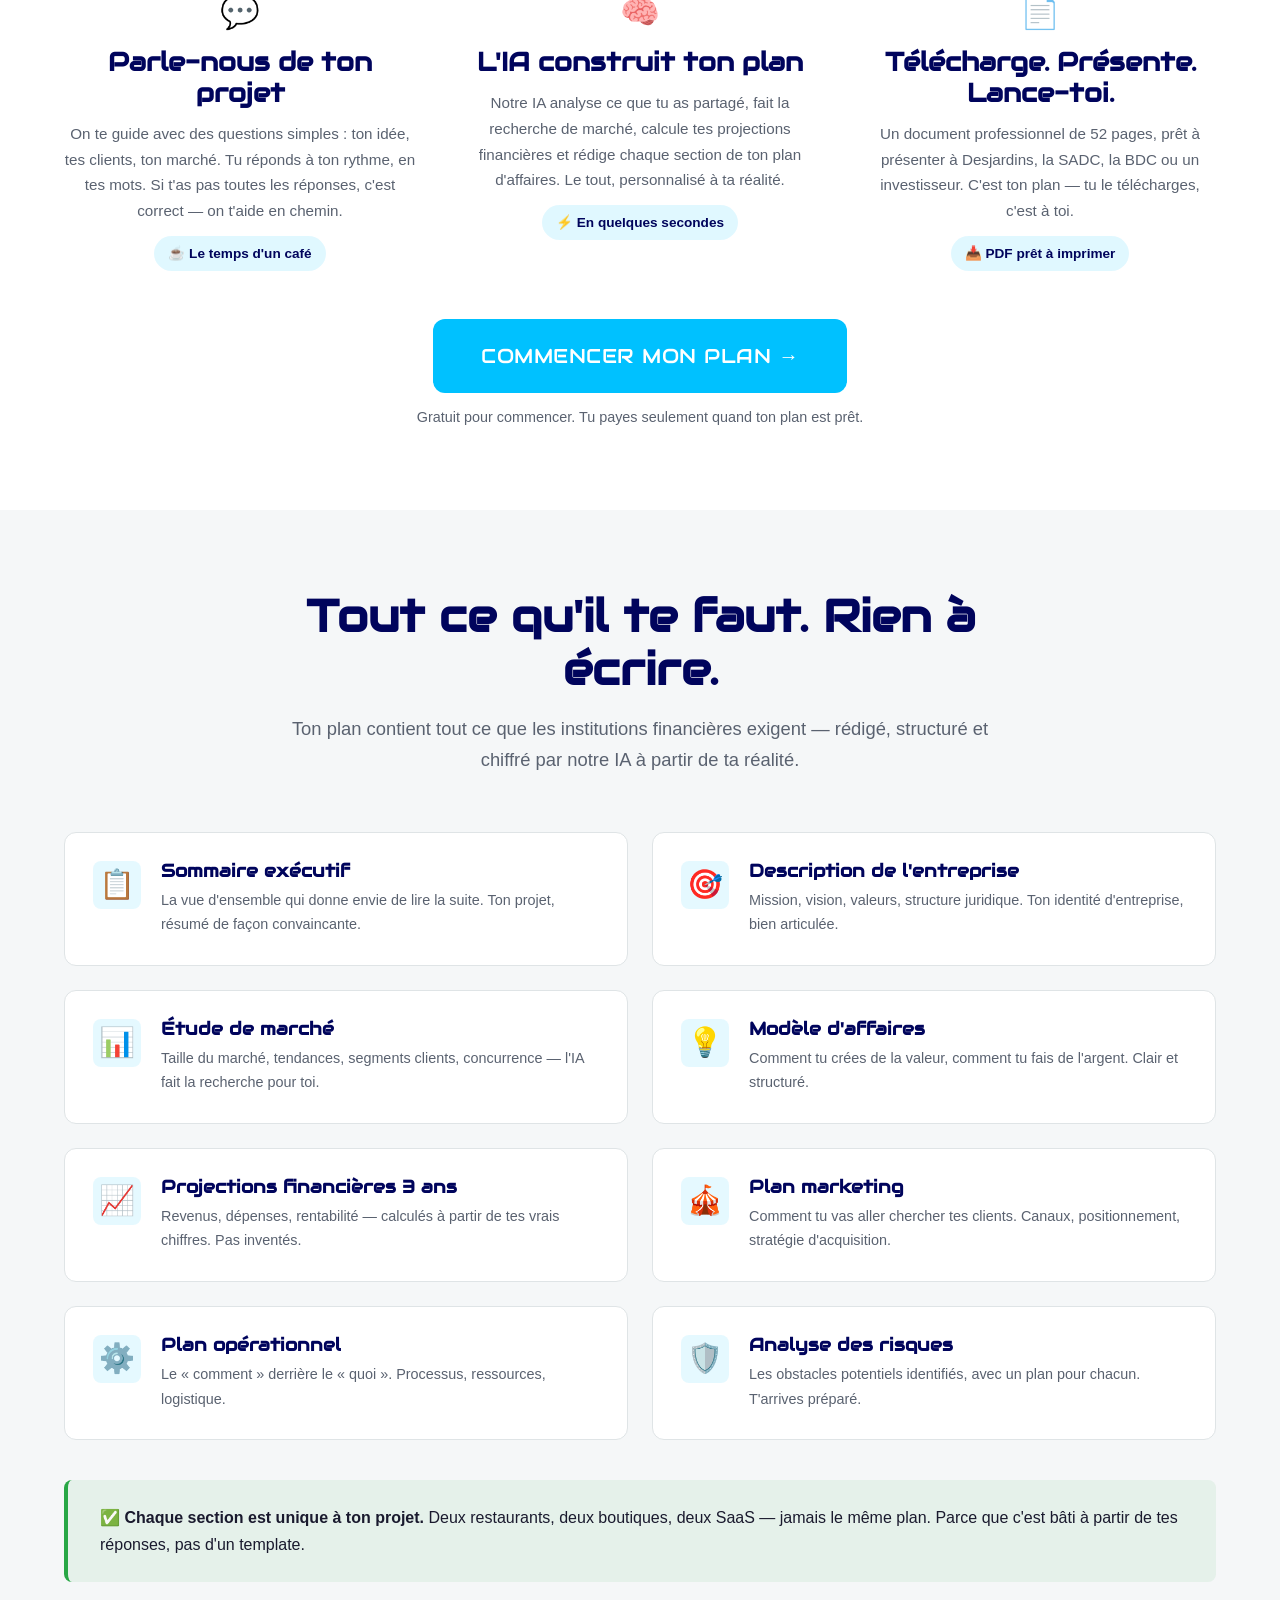
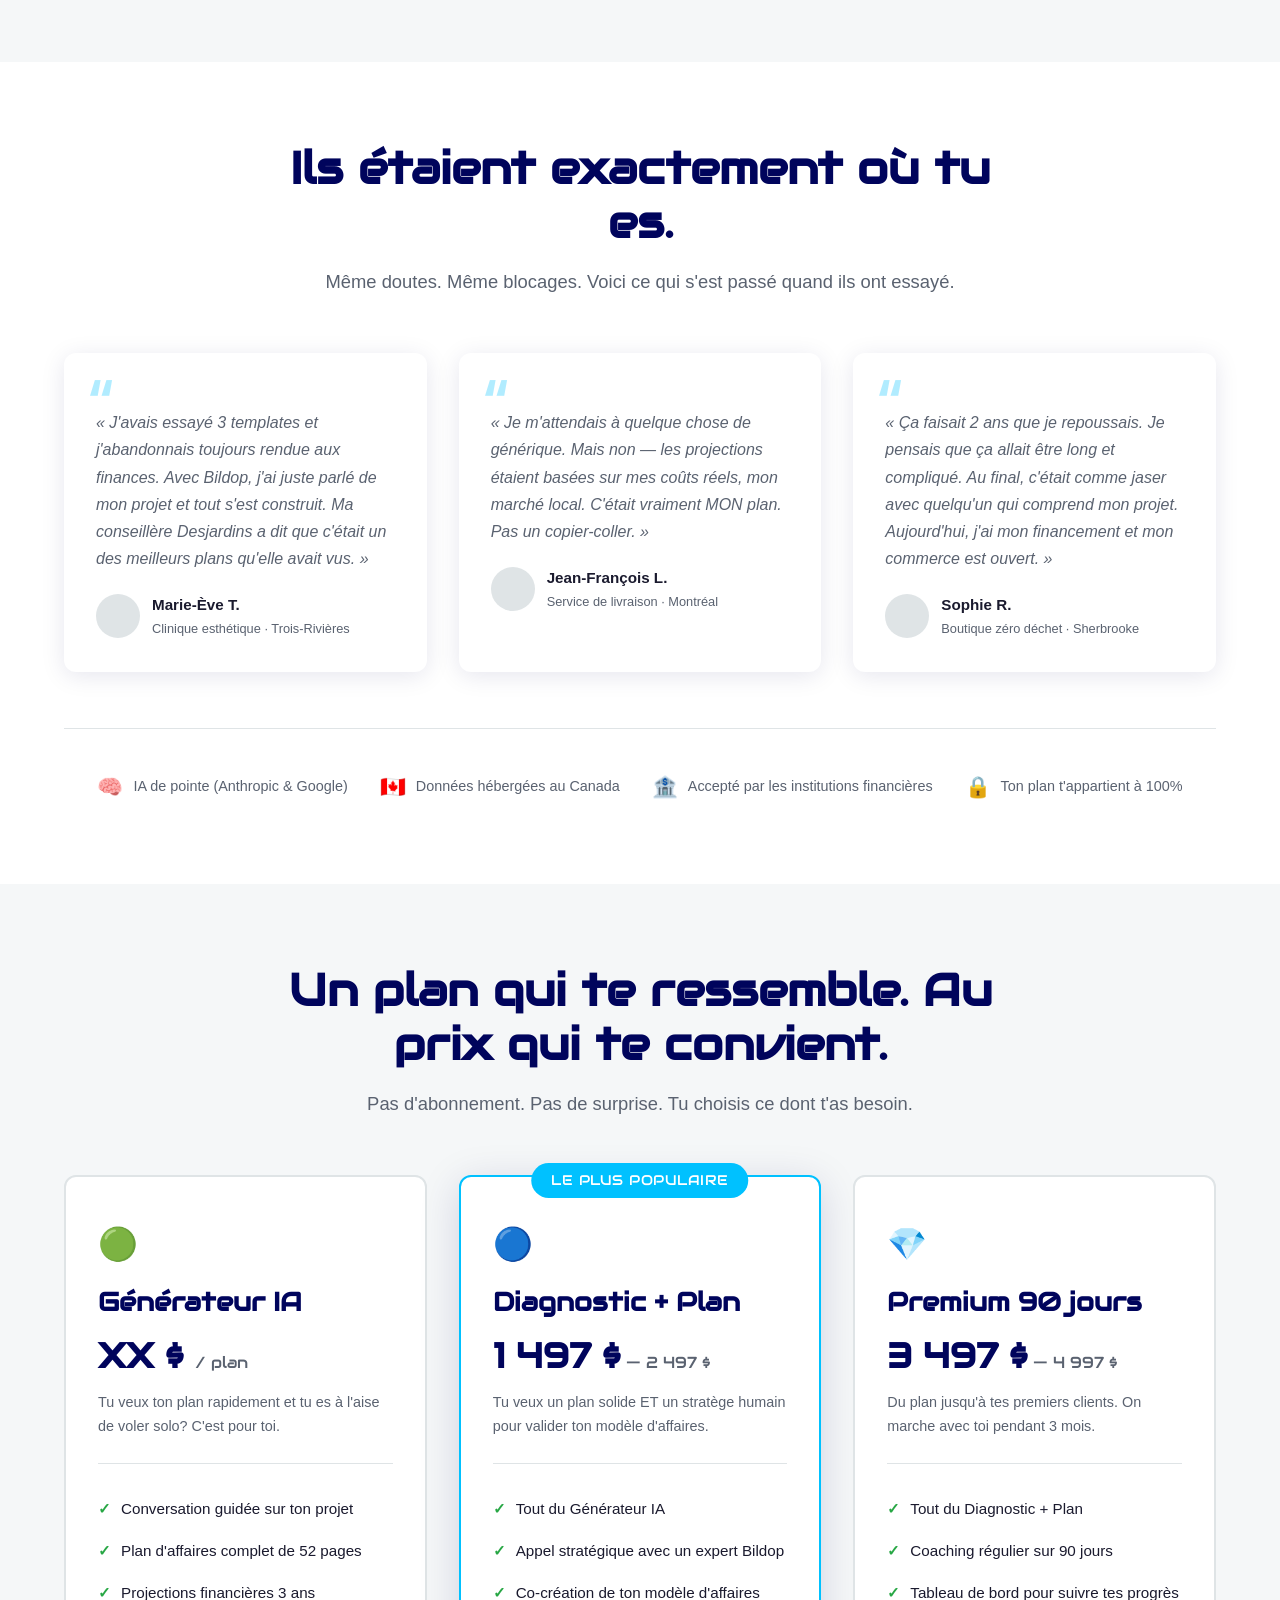
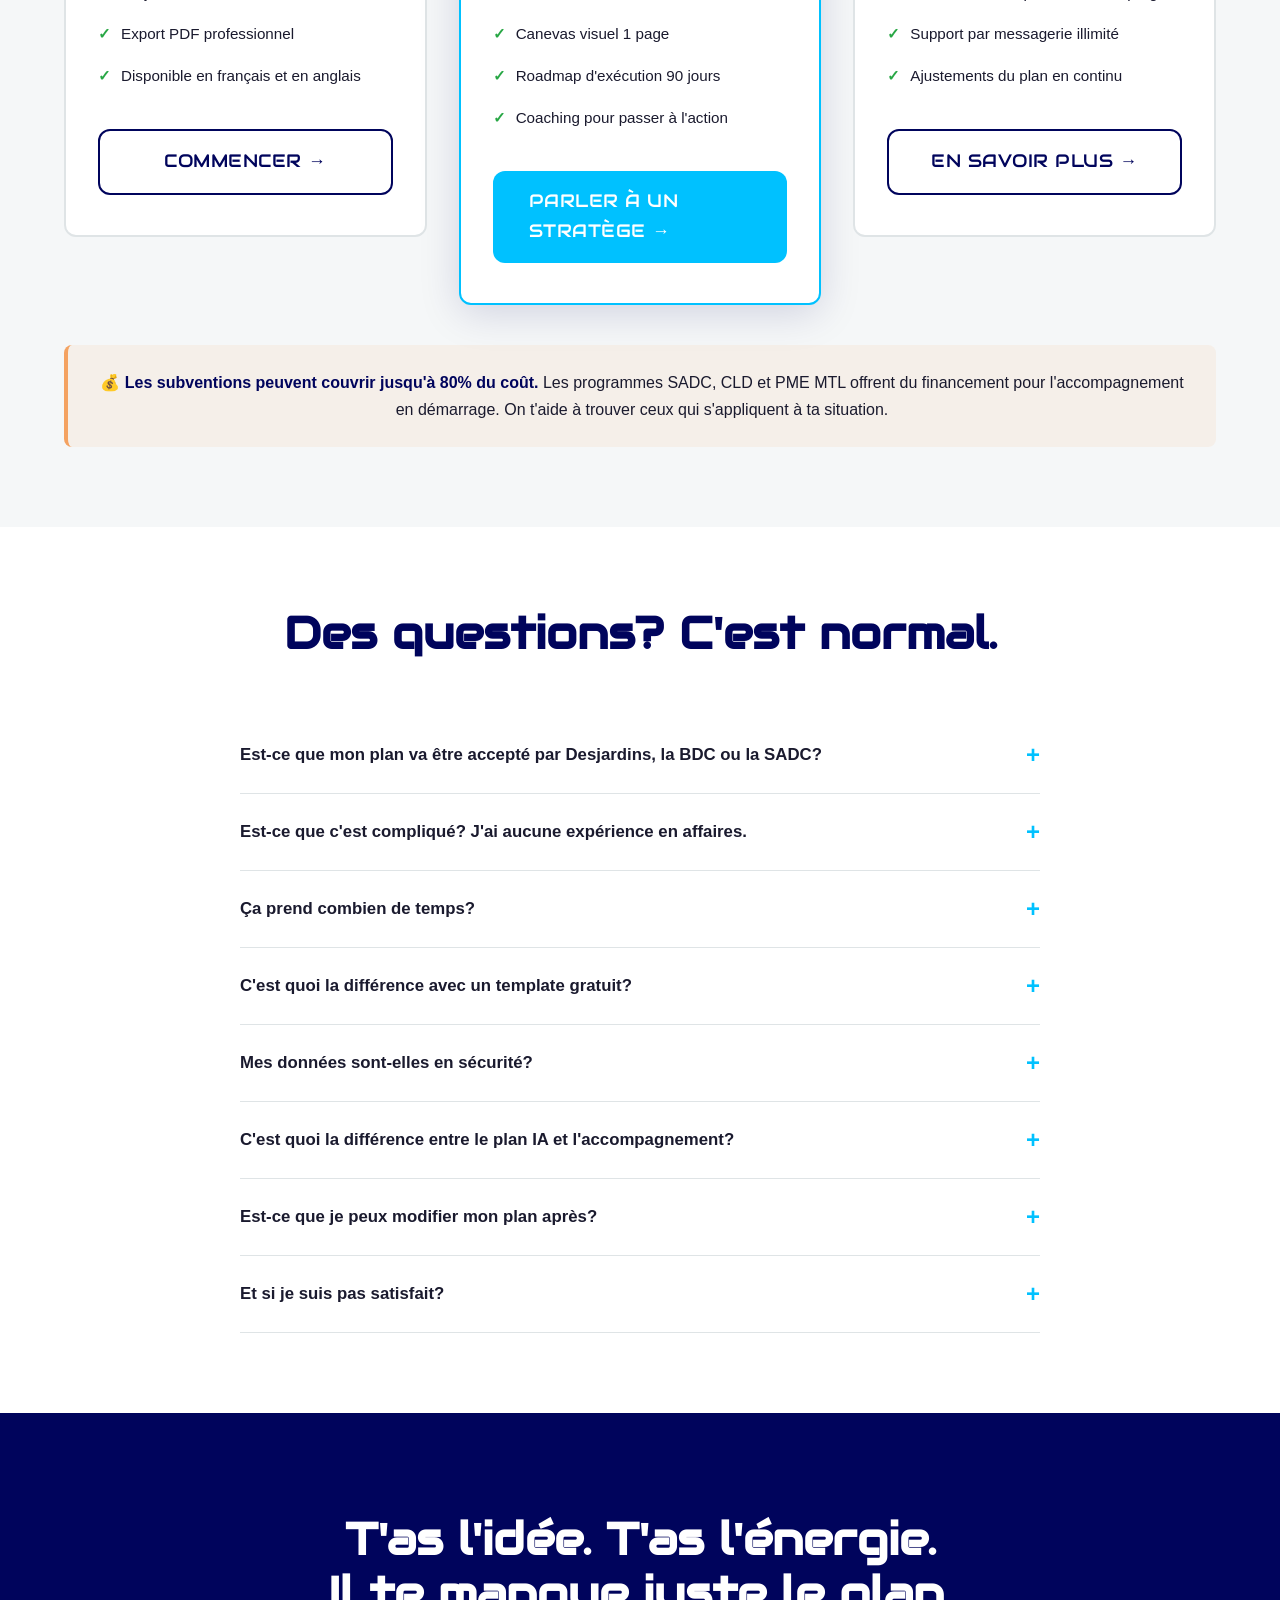
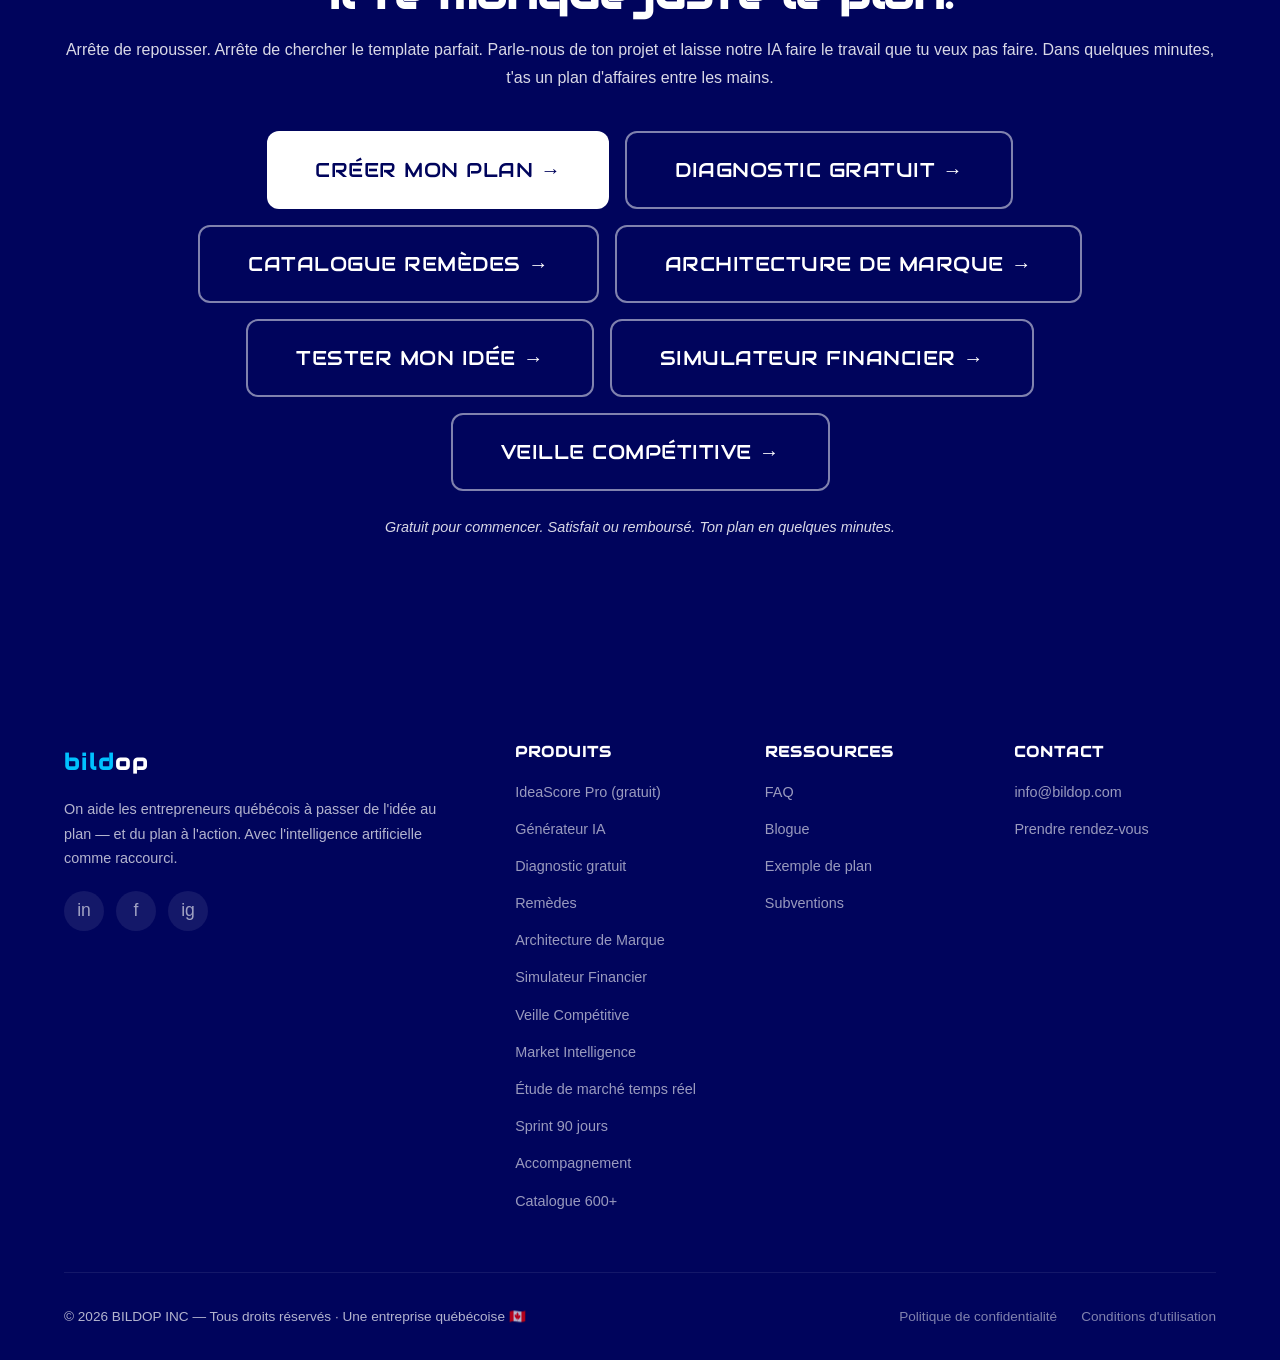
==== commit 8b680a0e: "Fix: titre section modules 'Huit outils' (corrigé depuis Six) Co-Authored-By: Claude Sonnet 4.6 <nor" ====
--- a/index.html
+++ b/index.html
@@ -163,7 +163,7 @@
   <section class="section" id="modules">
     <div class="container">
       <div class="section-header fade-up">
-        <h2>Six outils. Un seul objectif : que ton entreprise réussisse.</h2>
+        <h2>Huit outils. Un seul objectif : que ton entreprise réussisse.</h2>
         <p>Que tu sois en démarrage ou déjà en affaires, Bildop a l'outil qu'il te faut.</p>
       </div>
 
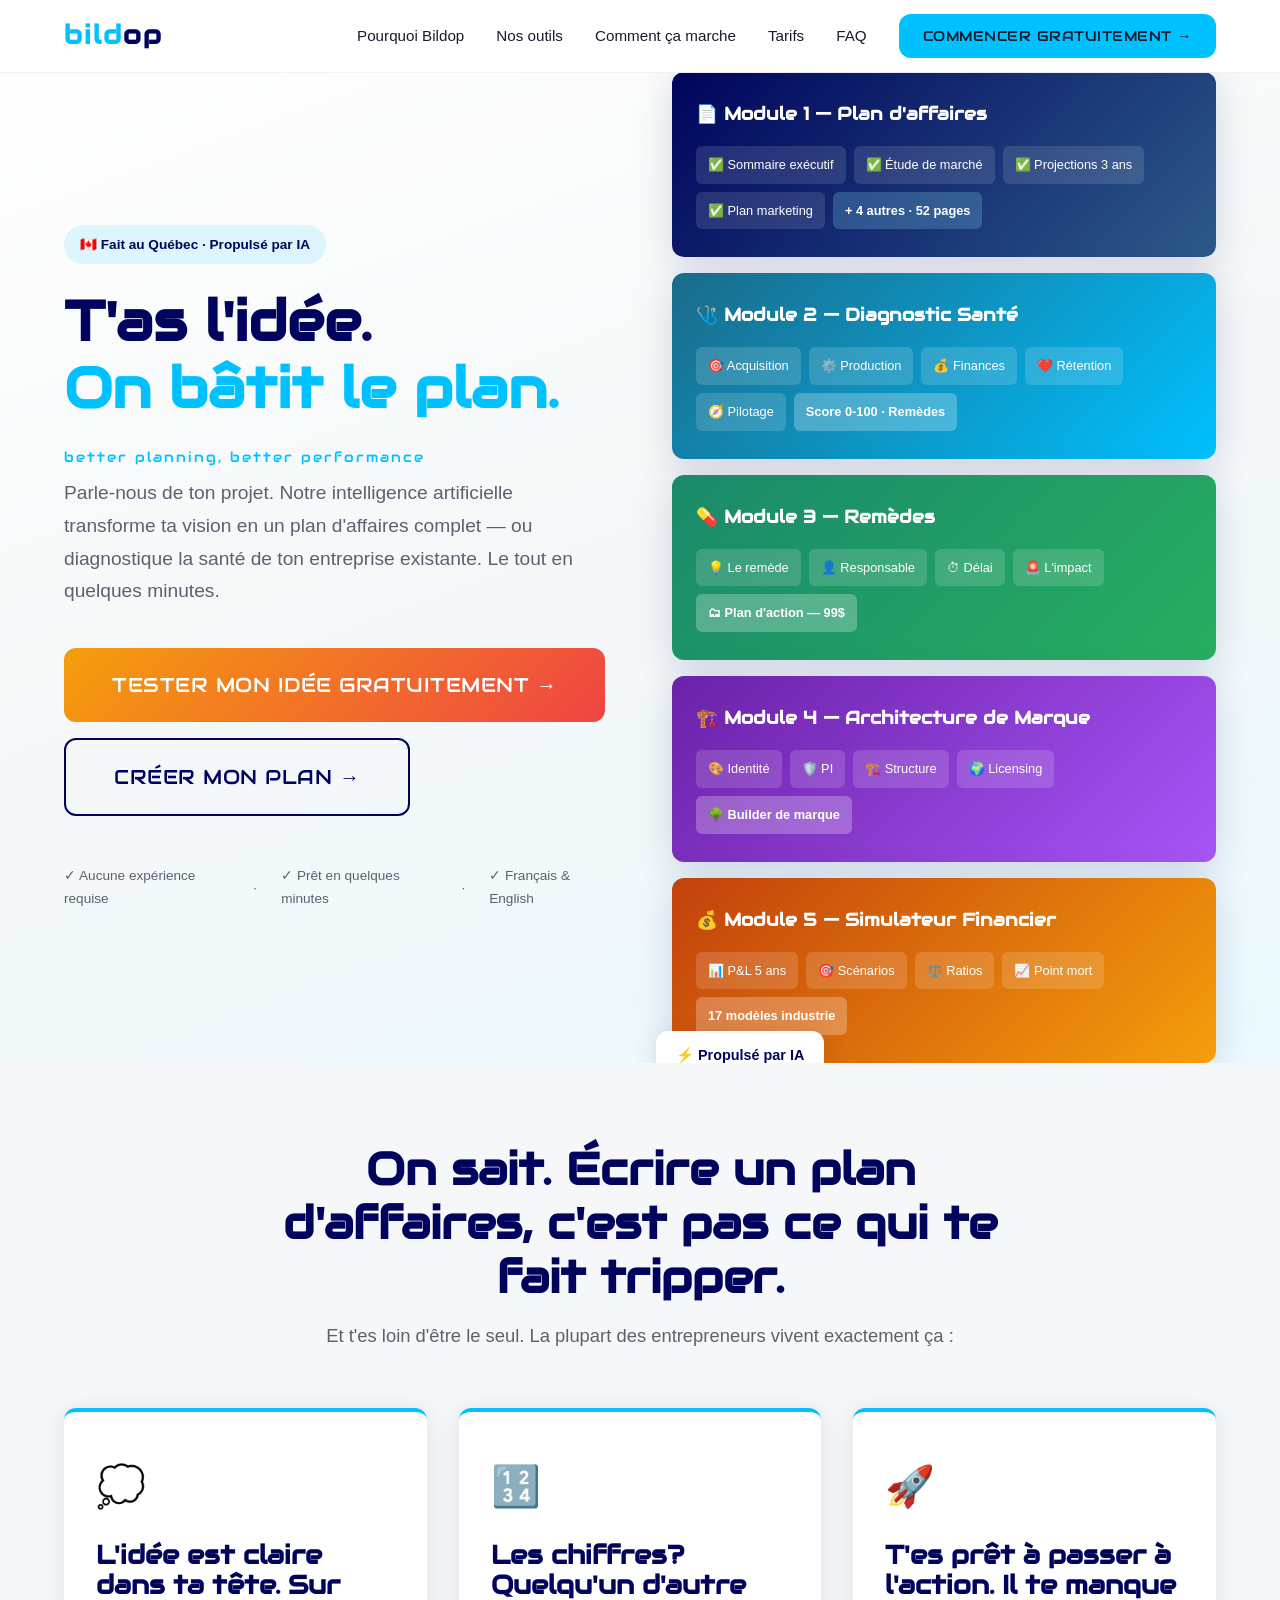
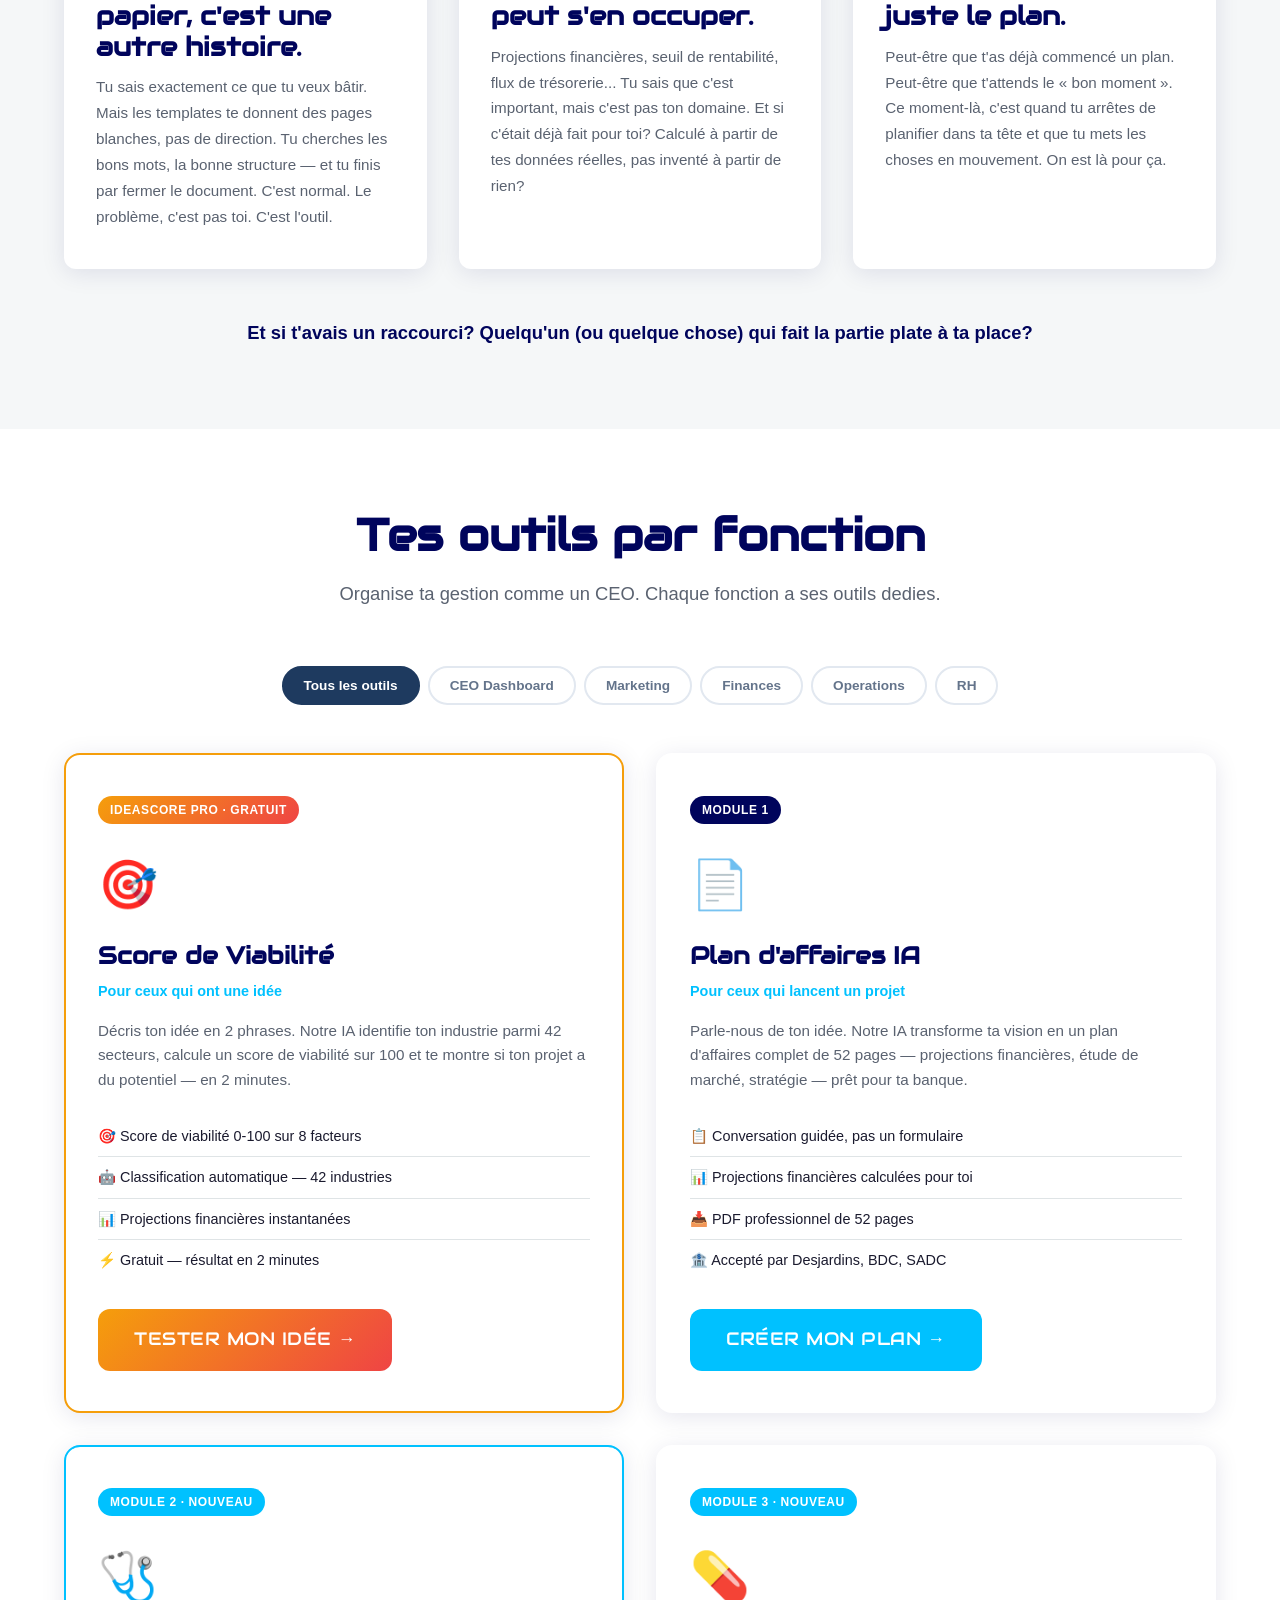
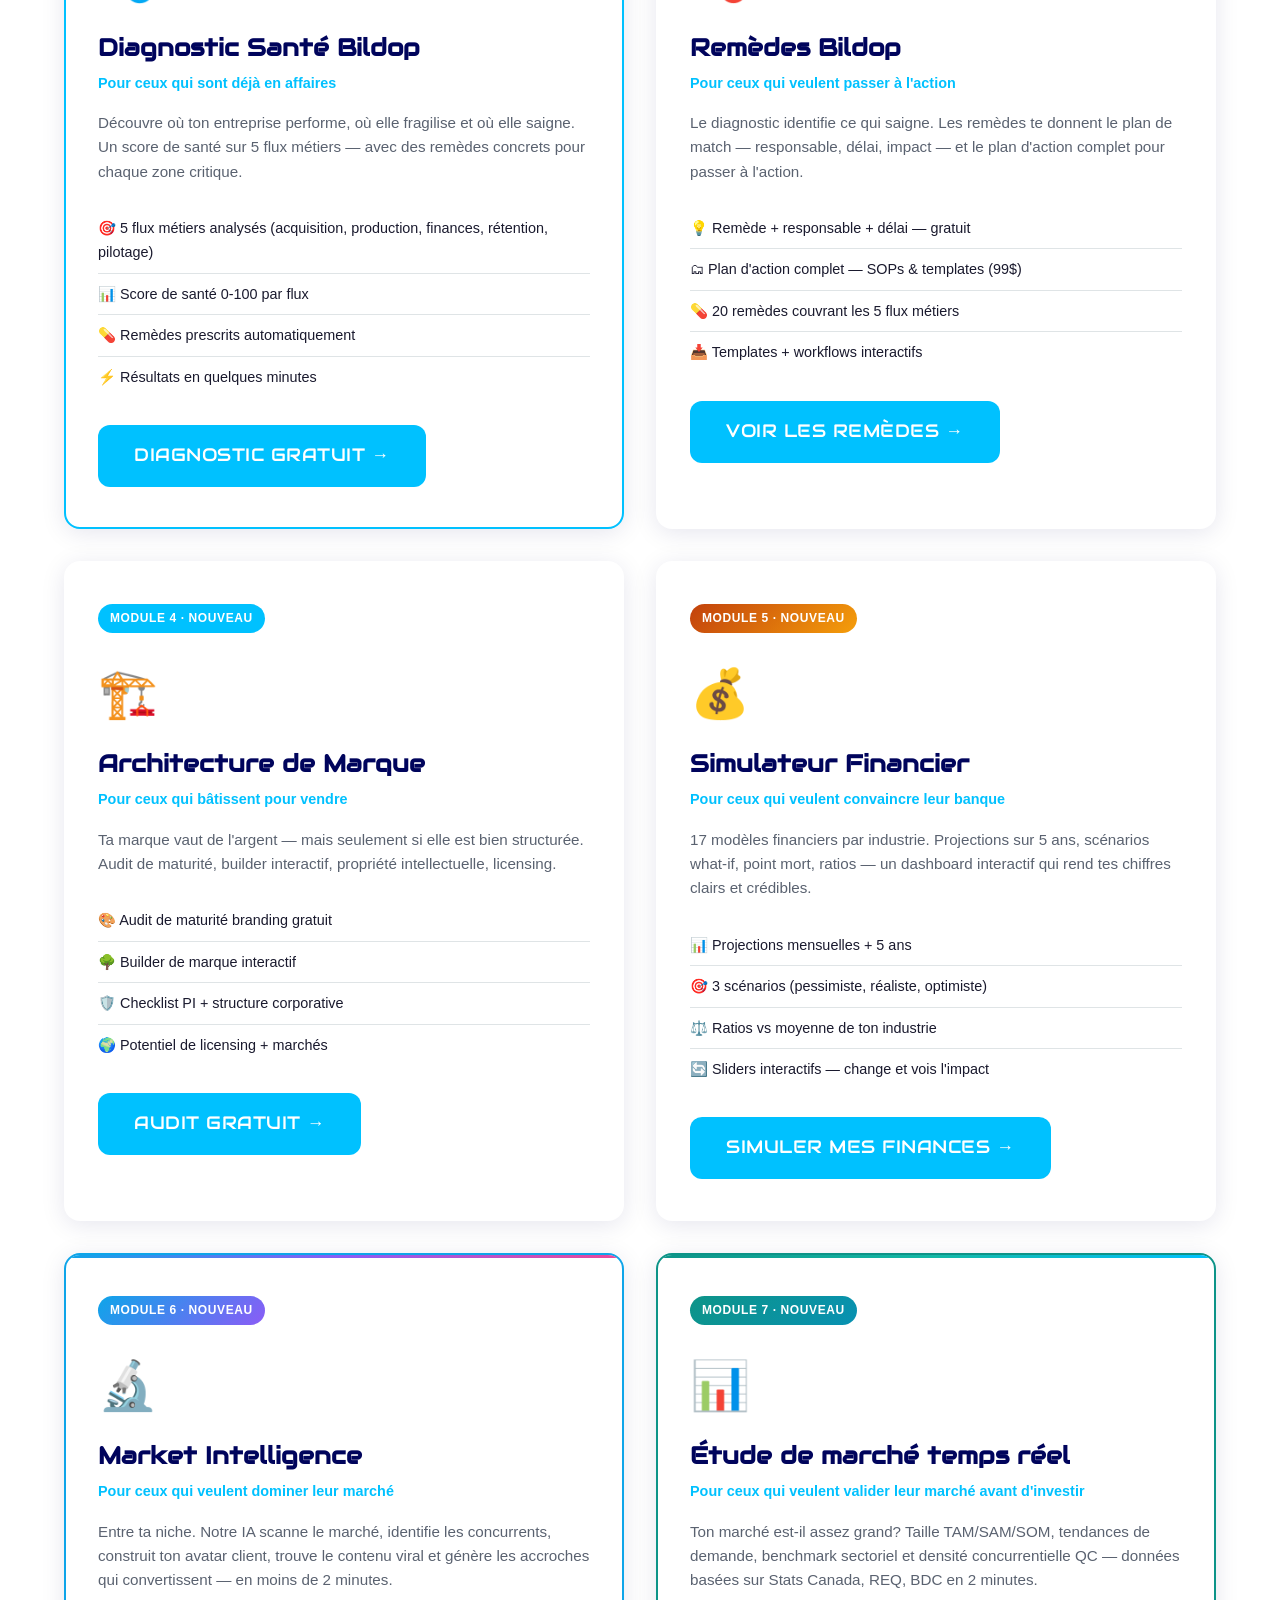
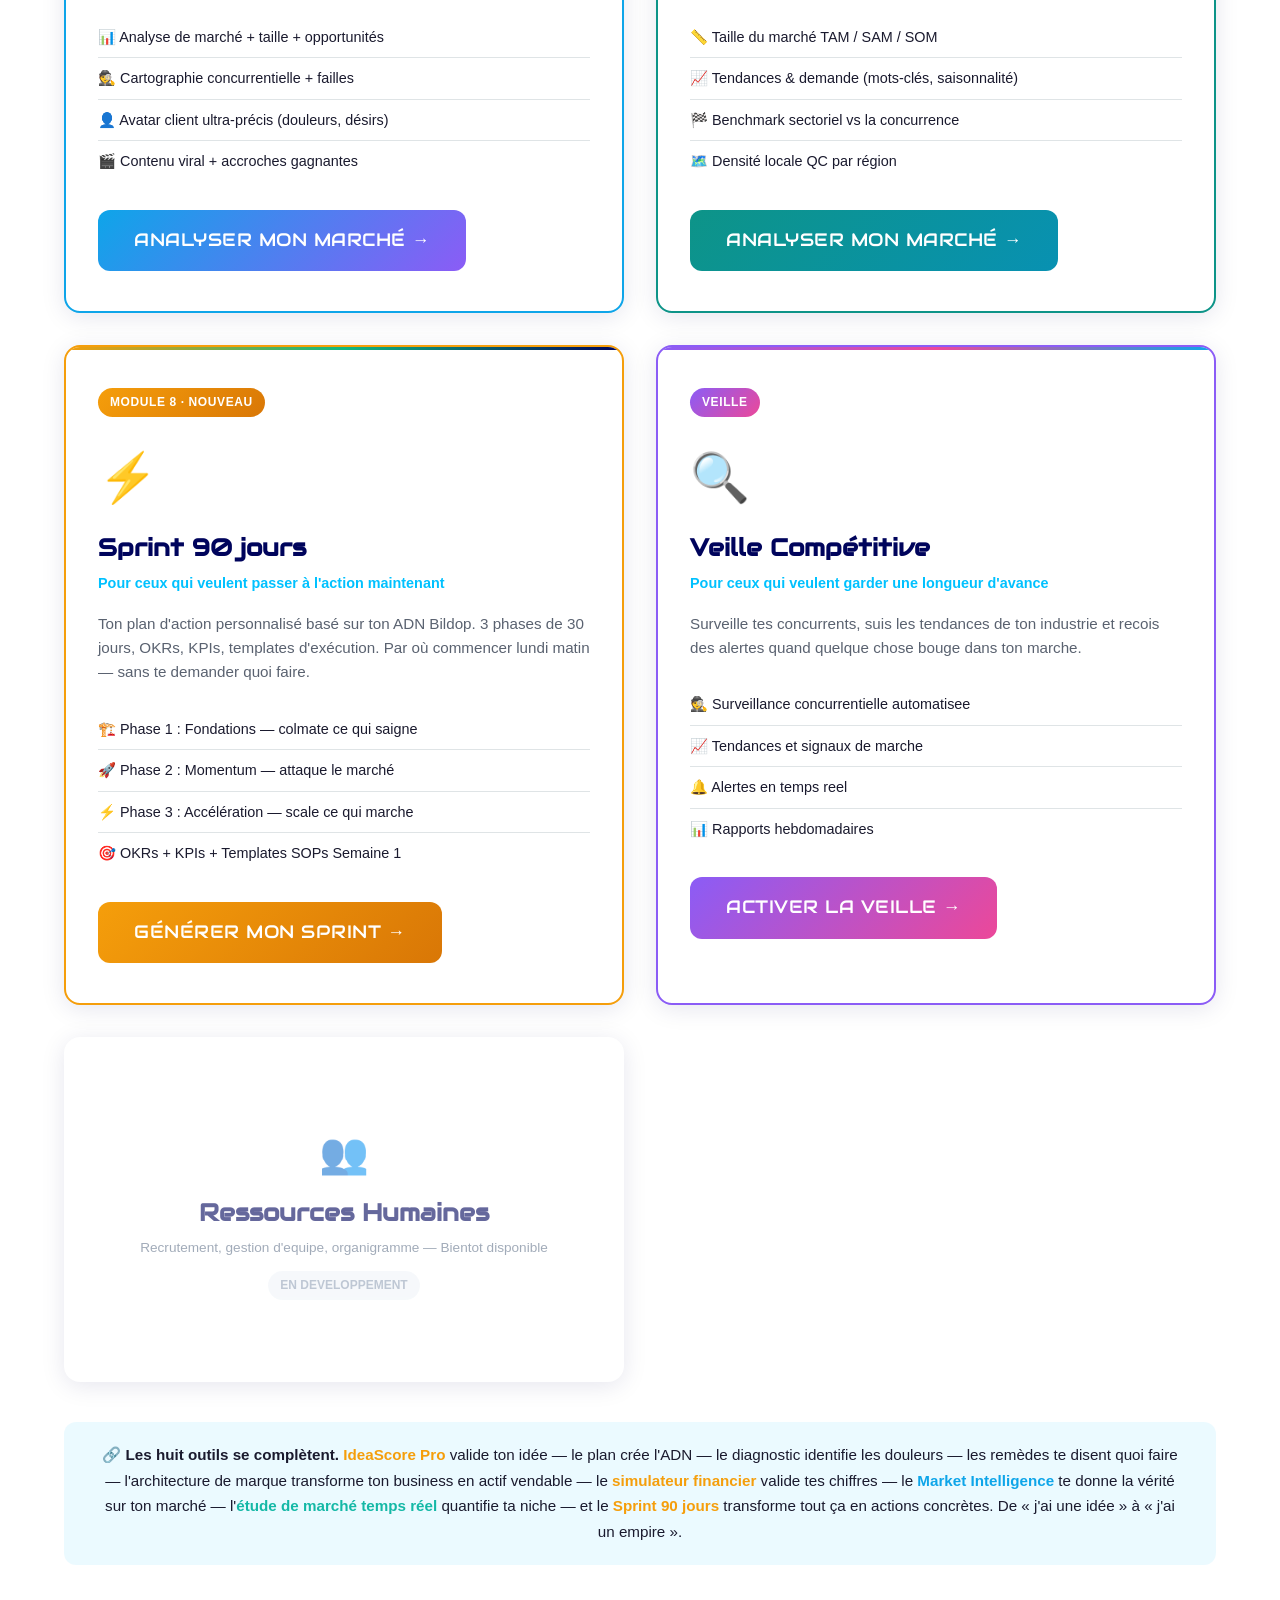
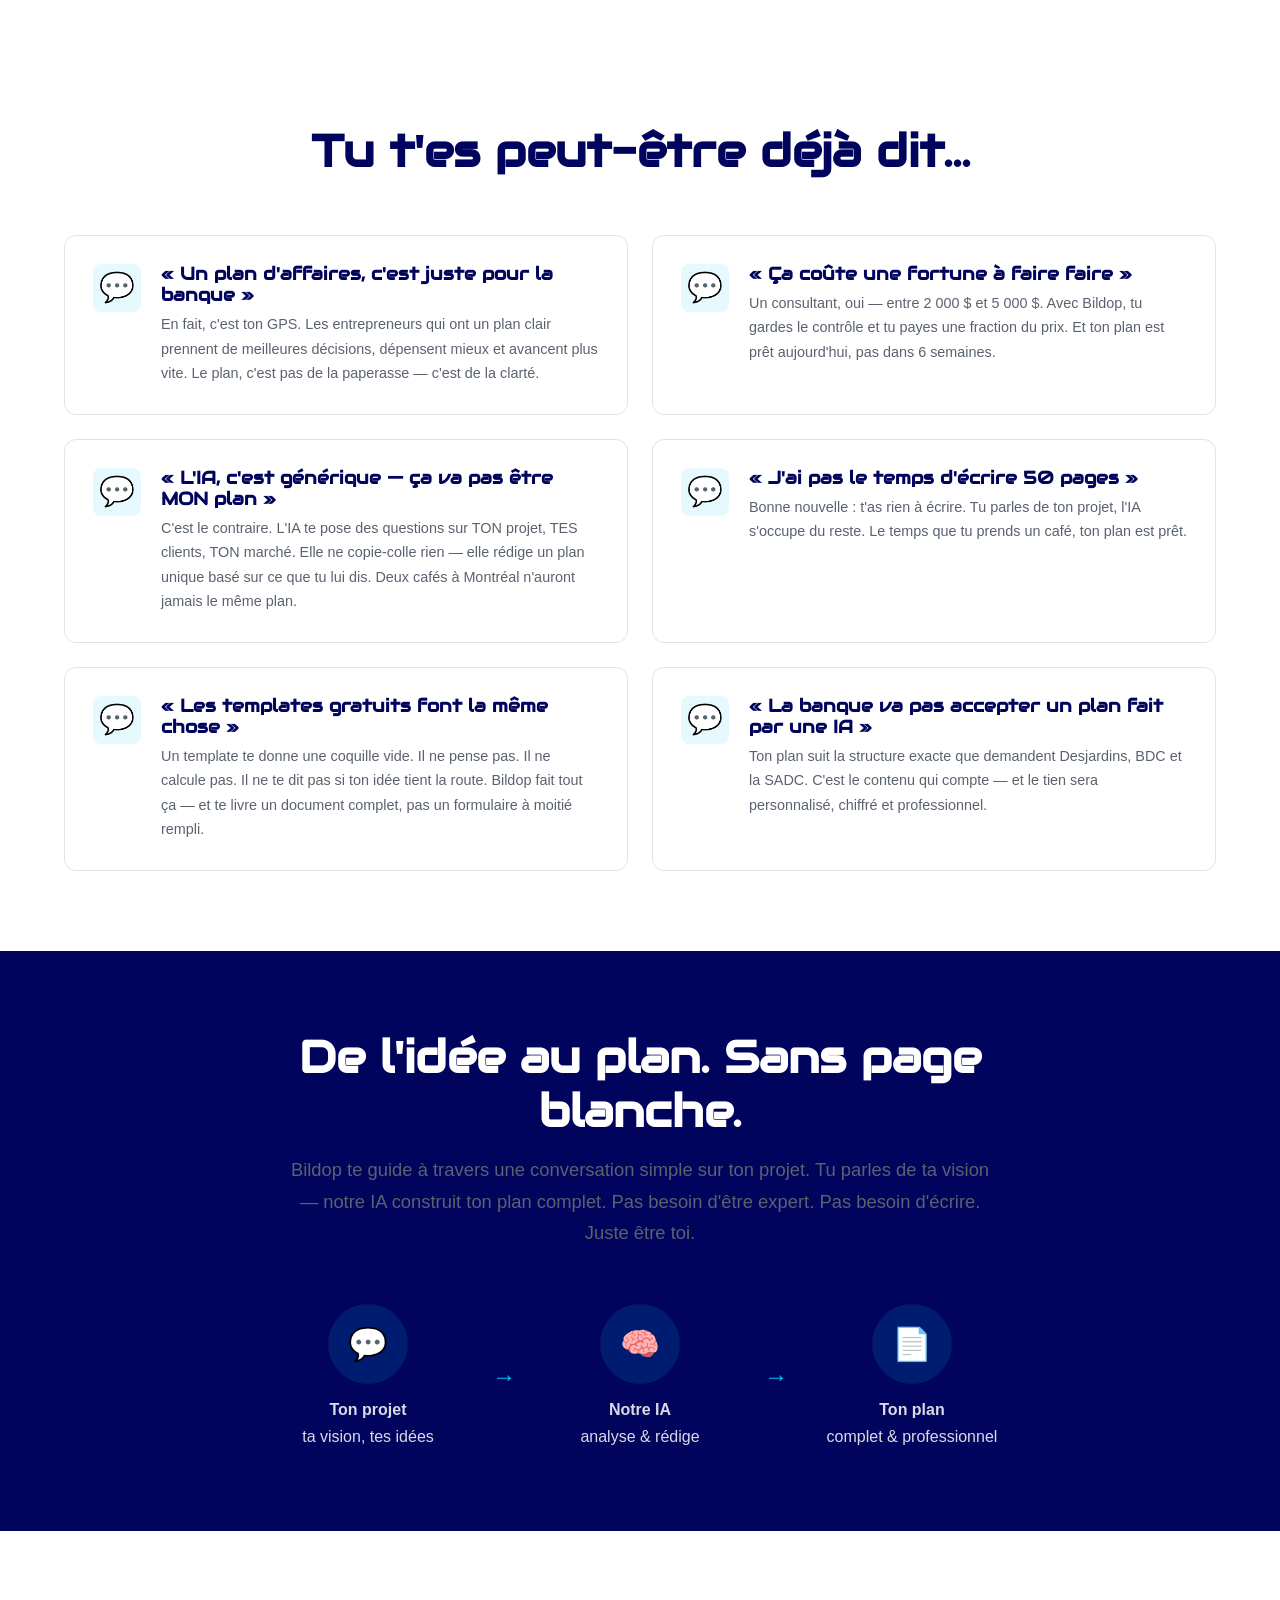
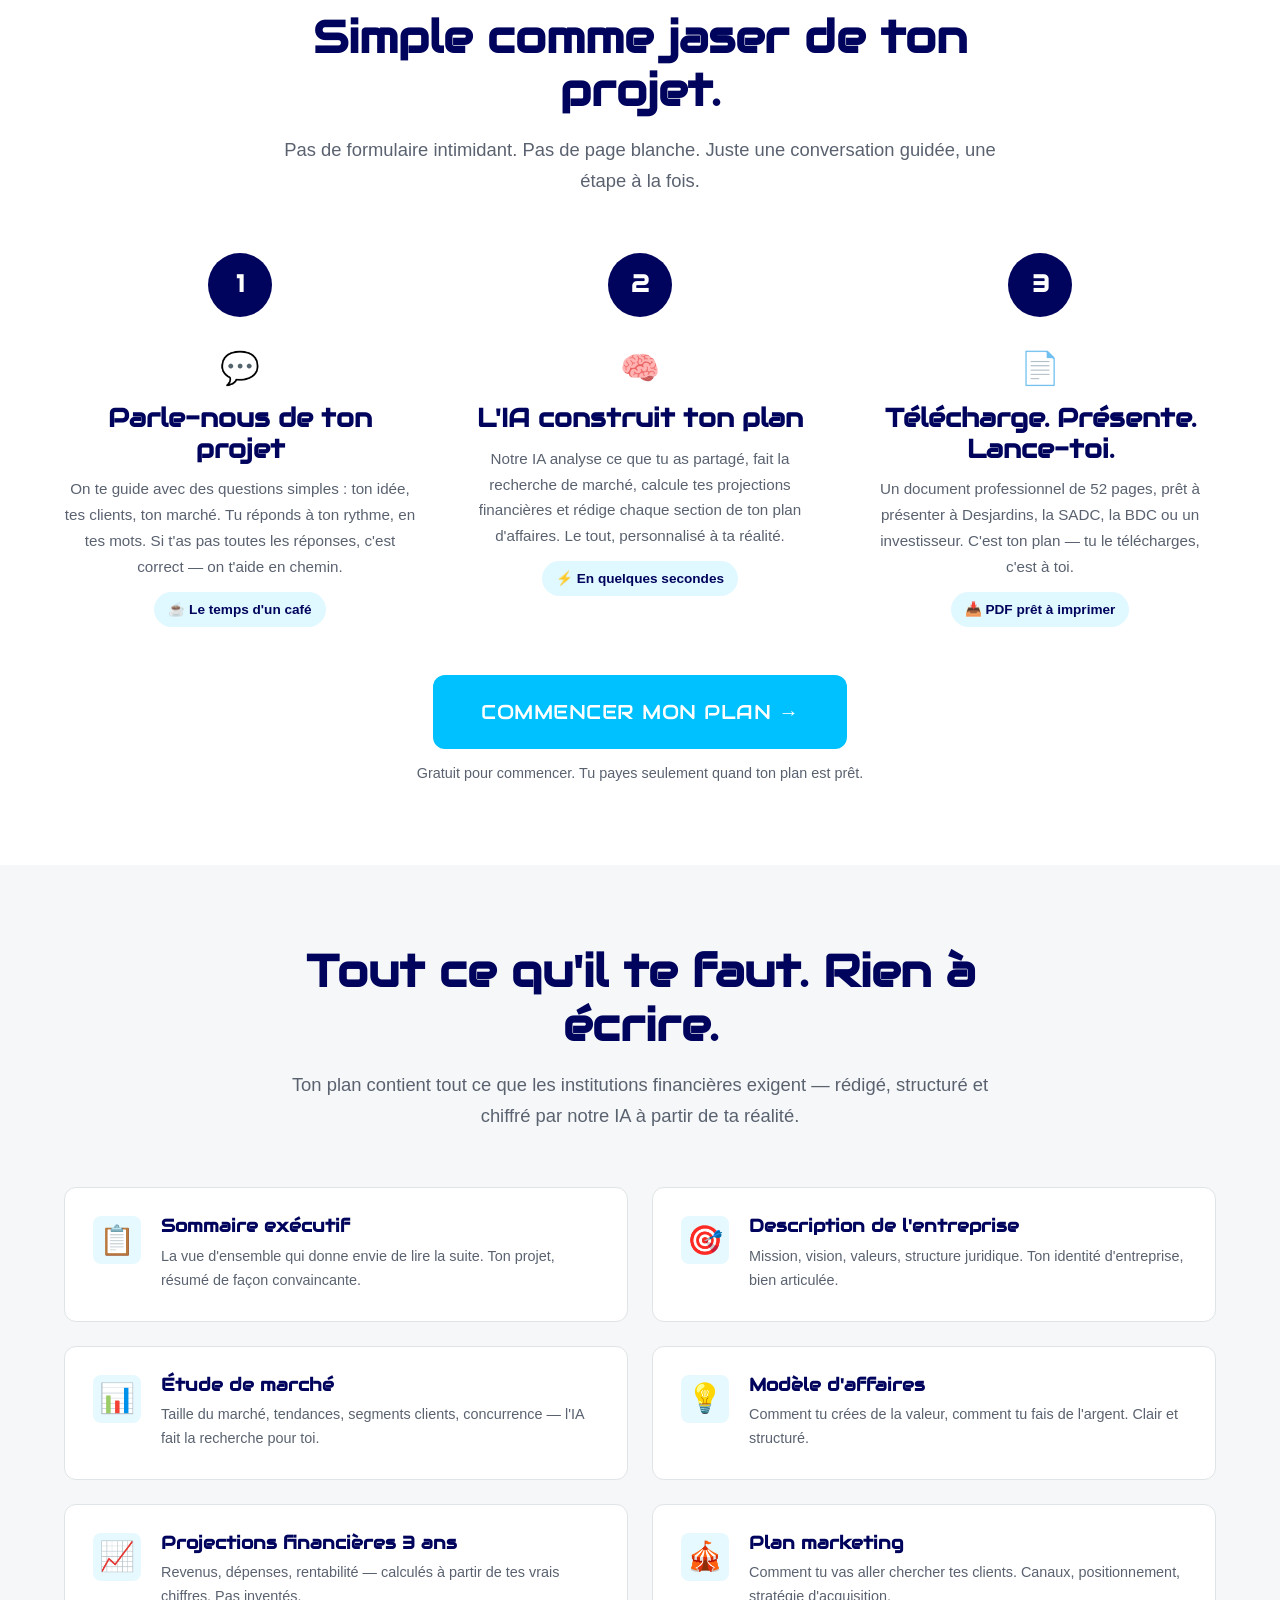
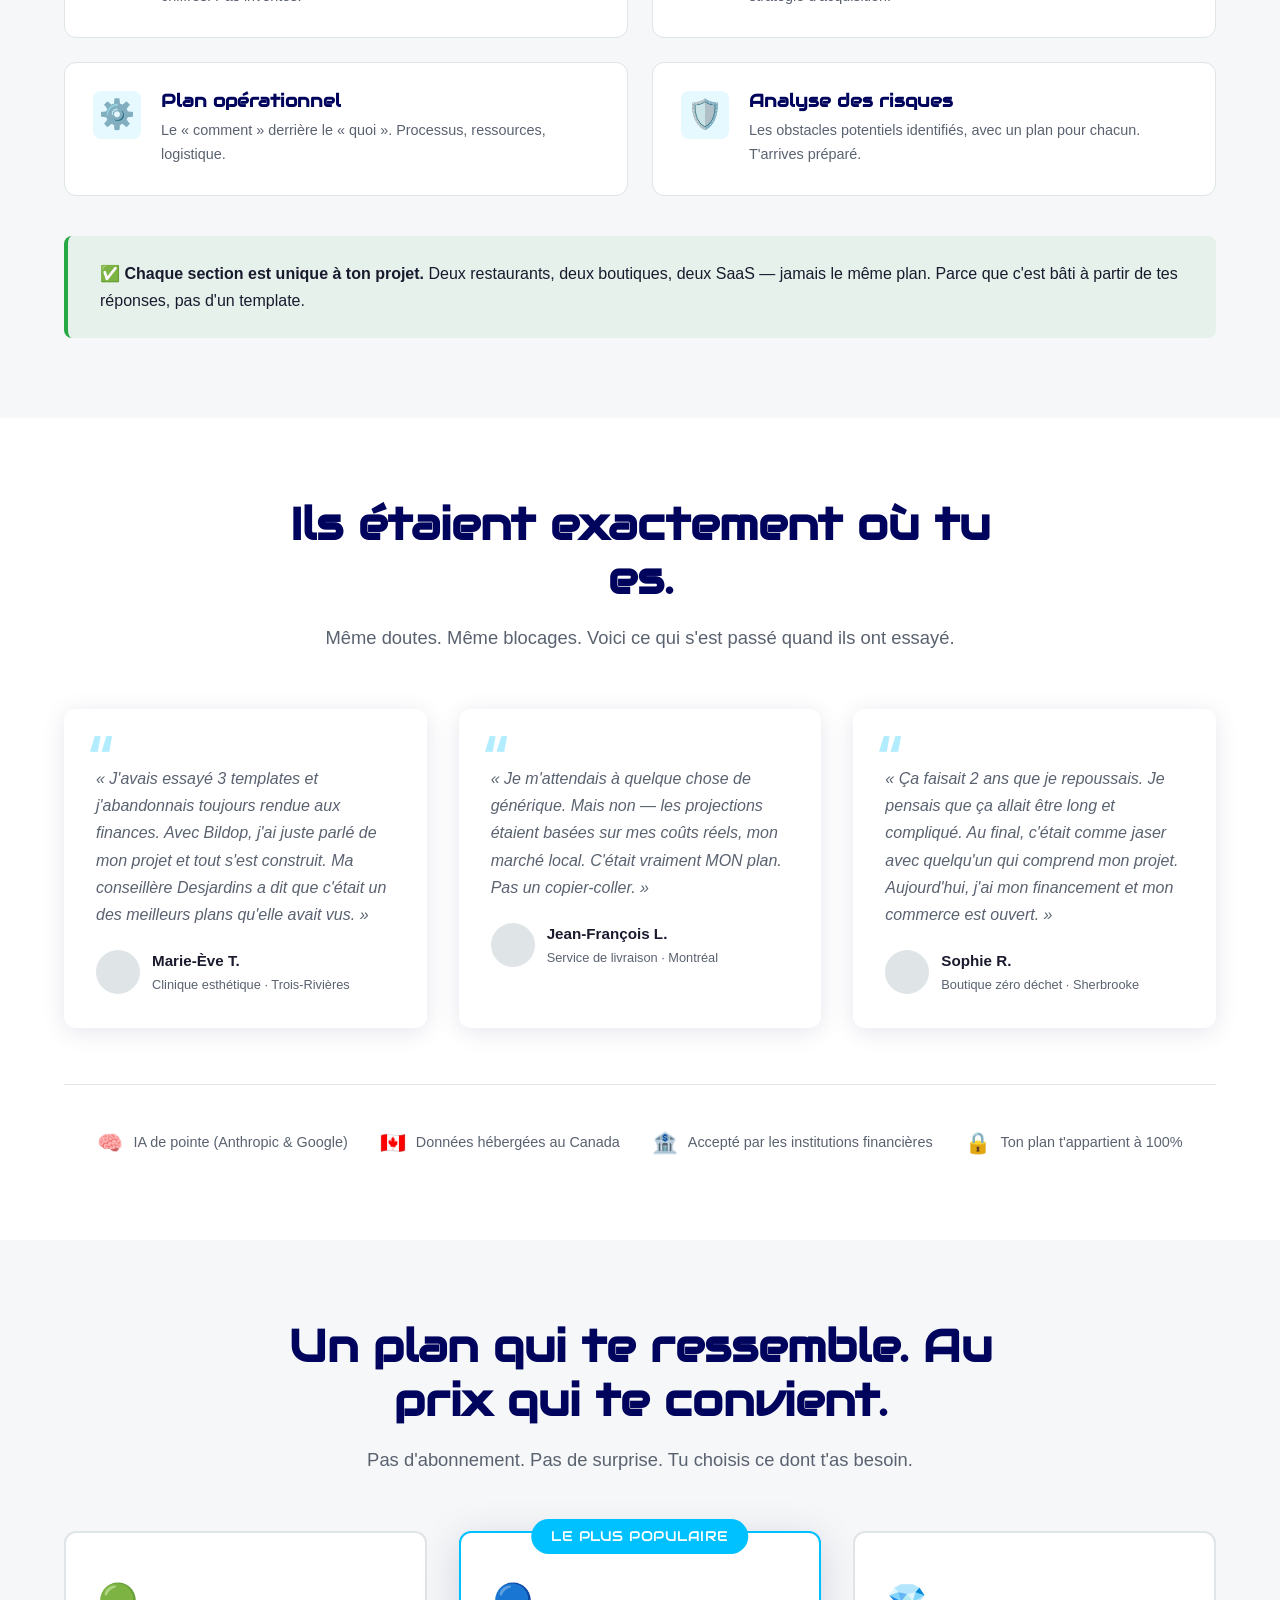
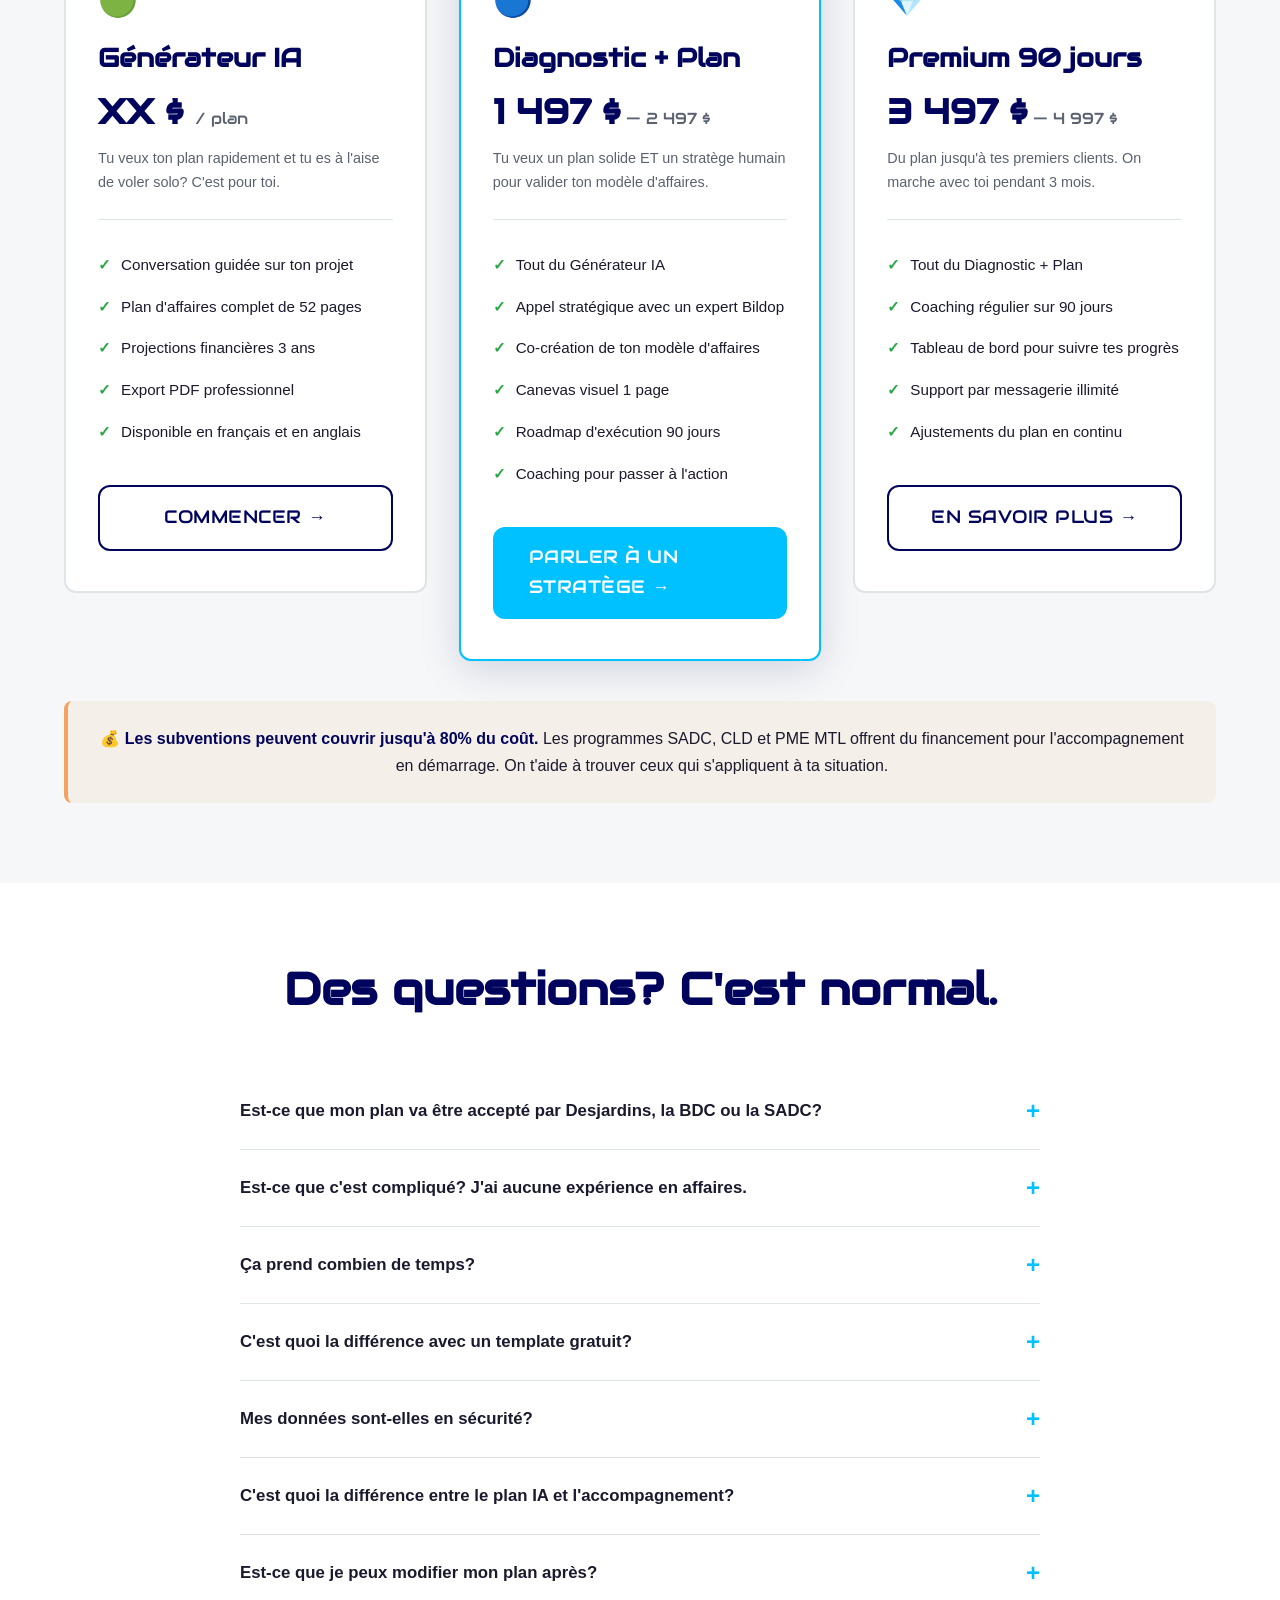
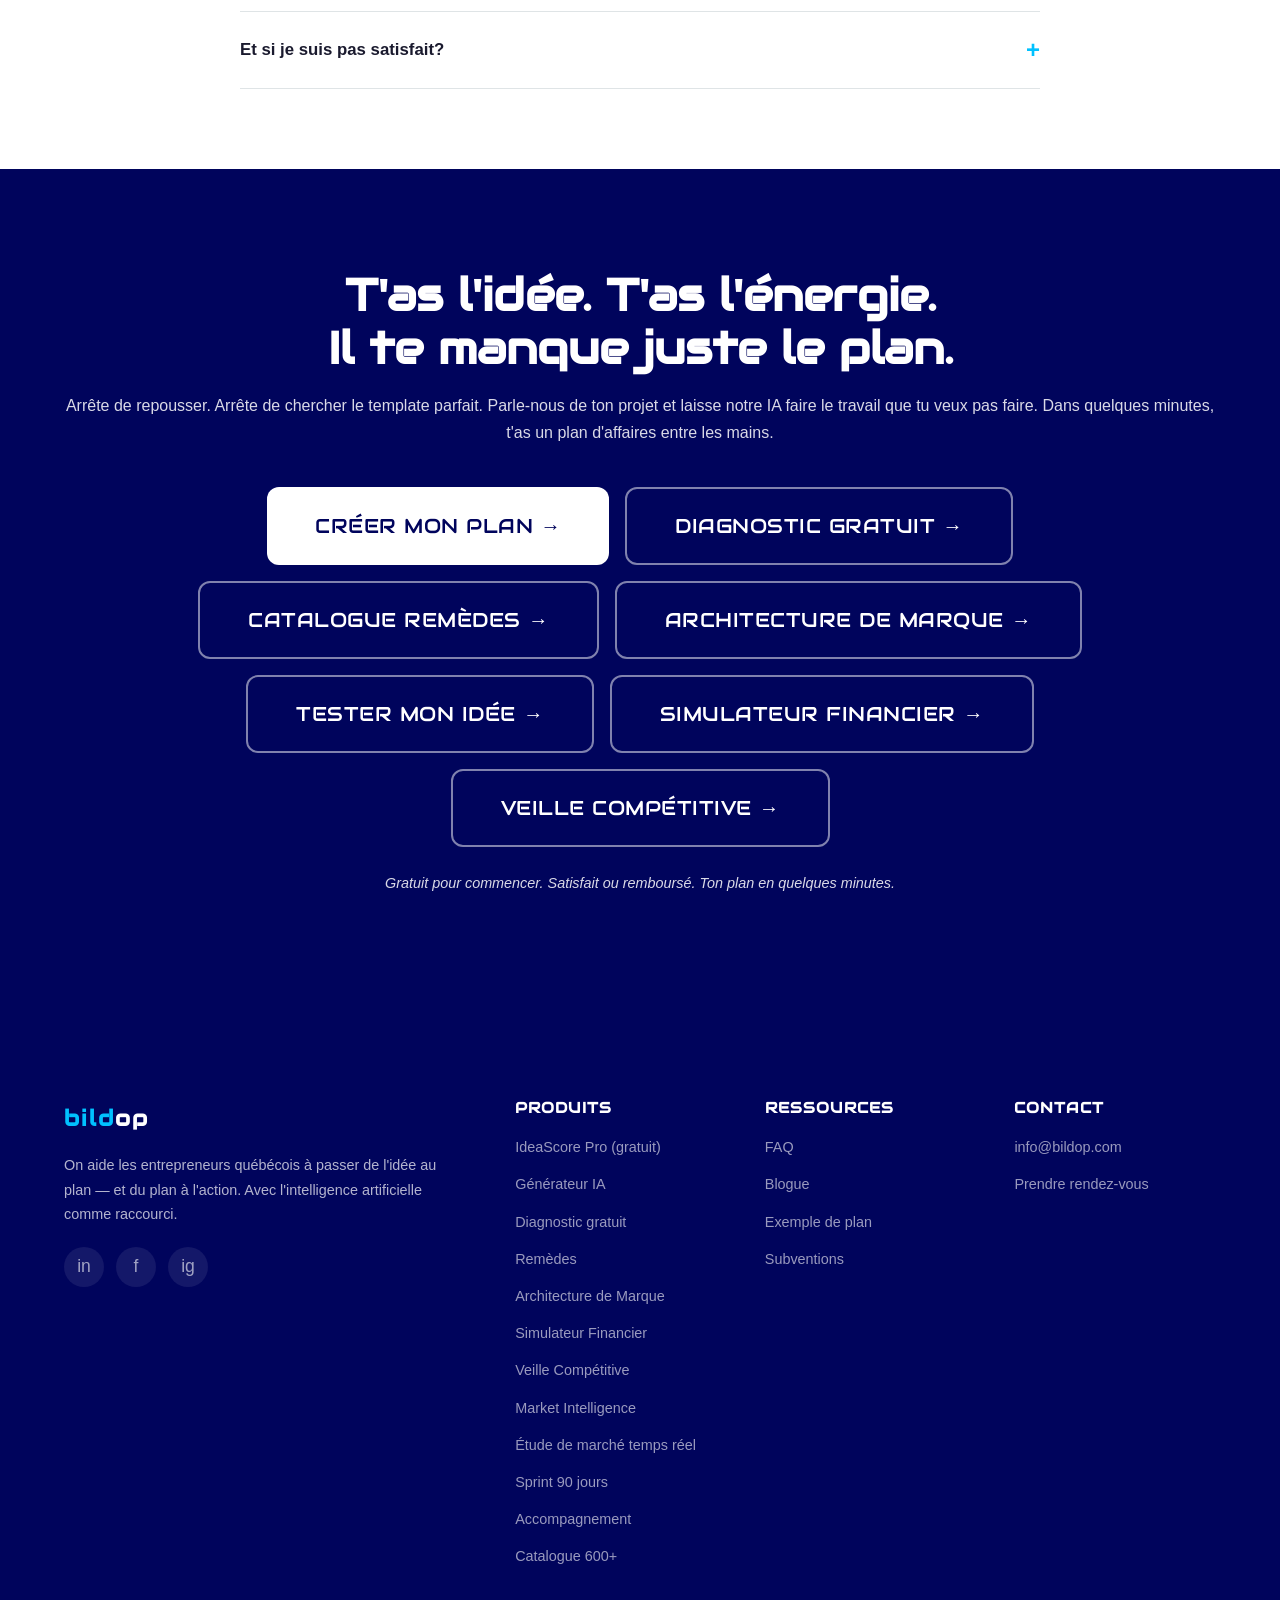
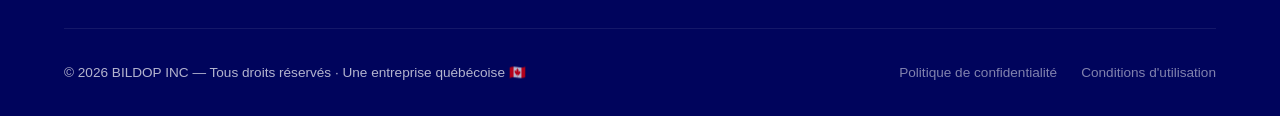
==== commit e08ef104: "Anti-complaisance + disclaimers + structure 4 VP - Ajout disclaimers "procéder = accepter" sur M6, M" ====
--- a/index.html
+++ b/index.html
@@ -18,6 +18,46 @@
 
   <!-- Styles -->
   <link rel="stylesheet" href="css/style.css">
+
+  <!-- VP Tabs Styles -->
+  <style>
+    .vp-tabs {
+      display: flex;
+      flex-wrap: wrap;
+      gap: 8px;
+      justify-content: center;
+      margin-bottom: 32px;
+    }
+    .vp-tab {
+      padding: 10px 20px;
+      border-radius: 25px;
+      border: 2px solid #e2e8f0;
+      background: #fff;
+      font-size: 0.85rem;
+      font-weight: 600;
+      cursor: pointer;
+      font-family: 'Inter', sans-serif;
+      color: #64748b;
+    }
+    .vp-tab:hover {
+      border-color: #0ea5e9;
+      color: #0ea5e9;
+    }
+    .vp-tab.active {
+      background: #1e3a5f;
+      border-color: #1e3a5f;
+      color: #fff;
+    }
+    .module-card.hidden {
+      display: none;
+    }
+    @media (prefers-reduced-motion: reduce) {
+      .vp-tab,
+      .module-card[data-vp-module] {
+        transition: none;
+      }
+    }
+  </style>
 </head>
 <body>
 
@@ -159,17 +199,39 @@
     </div>
   </section>
 
-  <!-- ========== MODULES — NOS 3 OUTILS ========== -->
+  <!-- ========== MODULES — 4 VP ========== -->
   <section class="section" id="modules">
     <div class="container">
       <div class="section-header fade-up">
-        <h2>Huit outils. Un seul objectif : que ton entreprise réussisse.</h2>
-        <p>Que tu sois en démarrage ou déjà en affaires, Bildop a l'outil qu'il te faut.</p>
-      </div>
-
-      <div class="modules-grid">
-        <!-- IdeaScore Pro — ENTRY POINT -->
-        <div class="module-card fade-up" style="border: 2px solid #f59e0b;">
+        <h2>Tes outils par fonction</h2>
+        <p>Organise ta gestion comme un CEO. Chaque fonction a ses outils dedies.</p>
+      </div>
+
+      <!-- VP Tabs -->
+      <div class="vp-tabs fade-up">
+        <button class="vp-tab active" data-vp="all" onclick="filterVP('all')">
+          Tous les outils
+        </button>
+        <button class="vp-tab" data-vp="ceo" onclick="filterVP('ceo')">
+          CEO Dashboard
+        </button>
+        <button class="vp-tab" data-vp="marketing" onclick="filterVP('marketing')">
+          Marketing
+        </button>
+        <button class="vp-tab" data-vp="finances" onclick="filterVP('finances')">
+          Finances
+        </button>
+        <button class="vp-tab" data-vp="operations" onclick="filterVP('operations')">
+          Operations
+        </button>
+        <button class="vp-tab" data-vp="rh" onclick="filterVP('rh')">
+          RH
+        </button>
+      </div>
+
+      <div class="modules-grid" id="modulesGrid">
+        <!-- IdeaScore Pro — CEO DASHBOARD -->
+        <div class="module-card fade-up" data-vp-module="ceo" style="border: 2px solid #f59e0b;">
           <div class="module-card__badge module-card__badge--new" style="background: linear-gradient(135deg, #f59e0b, #ef4444);">IdeaScore Pro · Gratuit</div>
           <div class="module-card__icon">🎯</div>
           <h3>Score de Viabilité</h3>
@@ -184,8 +246,8 @@
           <a href="ideascore.html" class="btn btn--primary" style="background: linear-gradient(135deg, #f59e0b, #ef4444); border: none;">Tester mon idée →</a>
         </div>
 
-        <!-- Module 1 : Plan d'affaires -->
-        <div class="module-card fade-up">
+        <!-- Module 1 : Plan d'affaires — OPERATIONS -->
+        <div class="module-card fade-up" data-vp-module="operations">
           <div class="module-card__badge">Module 1</div>
           <div class="module-card__icon">📄</div>
           <h3>Plan d'affaires IA</h3>
@@ -200,8 +262,8 @@
           <a href="questionnaire.html" class="btn btn--primary">Créer mon plan →</a>
         </div>
 
-        <!-- Module 2 : Diagnostic -->
-        <div class="module-card module-card--diagnostic fade-up">
+        <!-- Module 2 : Diagnostic — OPERATIONS -->
+        <div class="module-card module-card--diagnostic fade-up" data-vp-module="operations">
           <div class="module-card__badge module-card__badge--new">Module 2 · Nouveau</div>
           <div class="module-card__icon">🩺</div>
           <h3>Diagnostic Santé Bildop</h3>
@@ -216,8 +278,8 @@
           <a href="diagnostic.html" class="btn btn--primary">Diagnostic gratuit →</a>
         </div>
 
-        <!-- Module 3 : Remèdes -->
-        <div class="module-card fade-up">
+        <!-- Module 3 : Remèdes — OPERATIONS -->
+        <div class="module-card fade-up" data-vp-module="operations">
           <div class="module-card__badge module-card__badge--new">Module 3 · Nouveau</div>
           <div class="module-card__icon">💊</div>
           <h3>Remèdes Bildop</h3>
@@ -232,8 +294,8 @@
           <a href="remedes.html" class="btn btn--primary">Voir les remèdes →</a>
         </div>
 
-        <!-- Module 4 : Architecture de Marque -->
-        <div class="module-card fade-up">
+        <!-- Module 4 : Architecture de Marque — MARKETING -->
+        <div class="module-card fade-up" data-vp-module="marketing">
           <div class="module-card__badge module-card__badge--new">Module 4 · Nouveau</div>
           <div class="module-card__icon">🏗️</div>
           <h3>Architecture de Marque</h3>
@@ -248,8 +310,8 @@
           <a href="marque.html" class="btn btn--primary">Audit gratuit →</a>
         </div>
 
-        <!-- Module 5 : Simulateur Financier -->
-        <div class="module-card fade-up">
+        <!-- Module 5 : Simulateur Financier — FINANCES -->
+        <div class="module-card fade-up" data-vp-module="finances">
           <div class="module-card__badge module-card__badge--new" style="background: linear-gradient(135deg, #c2410c, #f59e0b);">Module 5 · Nouveau</div>
           <div class="module-card__icon">💰</div>
           <h3>Simulateur Financier</h3>
@@ -264,8 +326,8 @@
           <a href="financier.html" class="btn btn--primary">Simuler mes finances →</a>
         </div>
 
-        <!-- Module 6 : Market Intelligence -->
-        <div class="module-card fade-up" style="border: 2px solid #0ea5e9; position:relative; overflow:hidden;">
+        <!-- Module 6 : Market Intelligence — MARKETING -->
+        <div class="module-card fade-up" data-vp-module="marketing" style="border: 2px solid #0ea5e9; position:relative; overflow:hidden;">
           <div style="position:absolute;top:0;left:0;right:0;height:3px;background:linear-gradient(90deg,#0ea5e9,#8b5cf6,#ec4899);"></div>
           <div class="module-card__badge module-card__badge--new" style="background: linear-gradient(135deg, #0ea5e9, #8b5cf6);">Module 6 · Nouveau</div>
           <div class="module-card__icon">🔬</div>
@@ -281,8 +343,8 @@
           <a href="market-intelligence.html" class="btn btn--primary" style="background: linear-gradient(135deg, #0ea5e9, #8b5cf6); border: none;">Analyser mon marché →</a>
         </div>
 
-        <!-- Module 7 : Étude de marché temps réel -->
-        <div class="module-card fade-up" style="border: 2px solid #0d9488; position:relative; overflow:hidden;">
+        <!-- Module 7 : Étude de marché temps réel — FINANCES -->
+        <div class="module-card fade-up" data-vp-module="finances" style="border: 2px solid #0d9488; position:relative; overflow:hidden;">
           <div style="position:absolute;top:0;left:0;right:0;height:3px;background:linear-gradient(90deg,#0d9488,#14b8a6,#00C1FF);"></div>
           <div class="module-card__badge module-card__badge--new" style="background: linear-gradient(135deg, #0d9488, #0891b2);">Module 7 · Nouveau</div>
           <div class="module-card__icon">📊</div>
@@ -298,8 +360,8 @@
           <a href="marche-reel.html" class="btn btn--primary" style="background: linear-gradient(135deg, #0d9488, #0891b2); border: none;">Analyser mon marché →</a>
         </div>
 
-        <!-- Module 8 : Sprint 90 jours -->
-        <div class="module-card fade-up" style="border: 2px solid #f59e0b; position:relative; overflow:hidden;">
+        <!-- Module 8 : Sprint 90 jours — OPERATIONS -->
+        <div class="module-card fade-up" data-vp-module="operations" style="border: 2px solid #f59e0b; position:relative; overflow:hidden;">
           <div style="position:absolute;top:0;left:0;right:0;height:3px;background:linear-gradient(90deg,#f59e0b,#10b981,#00045C);"></div>
           <div class="module-card__badge module-card__badge--new" style="background: linear-gradient(135deg, #f59e0b, #d97706);">Module 8 · Nouveau</div>
           <div class="module-card__icon">⚡</div>
@@ -313,6 +375,33 @@
             <li>🎯 OKRs + KPIs + Templates SOPs Semaine 1</li>
           </ul>
           <a href="sprint.html" class="btn btn--primary" style="background: linear-gradient(135deg, #f59e0b, #d97706); border: none;">Générer mon Sprint →</a>
+        </div>
+
+        <!-- Veille Compétitive — MARKETING -->
+        <div class="module-card fade-up" data-vp-module="marketing" style="border: 2px solid #8b5cf6; position:relative; overflow:hidden;">
+          <div style="position:absolute;top:0;left:0;right:0;height:3px;background:linear-gradient(90deg,#8b5cf6,#ec4899,#0ea5e9);"></div>
+          <div class="module-card__badge module-card__badge--new" style="background: linear-gradient(135deg, #8b5cf6, #ec4899);">Veille</div>
+          <div class="module-card__icon">🔍</div>
+          <h3>Veille Compétitive</h3>
+          <p class="module-card__for">Pour ceux qui veulent garder une longueur d'avance</p>
+          <p class="module-card__desc">Surveille tes concurrents, suis les tendances de ton industrie et recois des alertes quand quelque chose bouge dans ton marche.</p>
+          <ul class="module-card__features">
+            <li>🕵️ Surveillance concurrentielle automatisee</li>
+            <li>📈 Tendances et signaux de marche</li>
+            <li>🔔 Alertes en temps reel</li>
+            <li>📊 Rapports hebdomadaires</li>
+          </ul>
+          <a href="veille.html" class="btn btn--primary" style="background: linear-gradient(135deg, #8b5cf6, #ec4899); border: none;">Activer la veille →</a>
+        </div>
+
+        <!-- RH — BIENTOT DISPONIBLE -->
+        <div class="module-card module-card--coming fade-up" data-vp-module="rh">
+          <div style="text-align:center; padding: 40px 20px; opacity: .6;">
+            <div style="font-size: 2.5rem; margin-bottom: 12px;">👥</div>
+            <h3 style="font-family: 'Audiowide', sans-serif; margin-bottom: 8px;">Ressources Humaines</h3>
+            <p style="font-size: 0.85rem; color: #64748b;">Recrutement, gestion d'equipe, organigramme — Bientot disponible</p>
+            <span style="display: inline-block; margin-top: 12px; padding: 4px 12px; border-radius: 20px; background: #f1f5f9; font-size: 0.75rem; font-weight: 600; color: #94a3b8;">EN DEVELOPPEMENT</span>
+          </div>
         </div>
       </div>
 
@@ -832,5 +921,21 @@
   </div>
 
   <script src="js/main.js"></script>
+  <script>
+    function filterVP(vp) {
+      document.querySelectorAll('.vp-tab').forEach(function(t) {
+        t.classList.remove('active');
+      });
+      document.querySelector('[data-vp="' + vp + '"]').classList.add('active');
+
+      document.querySelectorAll('[data-vp-module]').forEach(function(card) {
+        if (vp === 'all' || card.dataset.vpModule === vp) {
+          card.classList.remove('hidden');
+        } else {
+          card.classList.add('hidden');
+        }
+      });
+    }
+  </script>
 </body>
 </html>
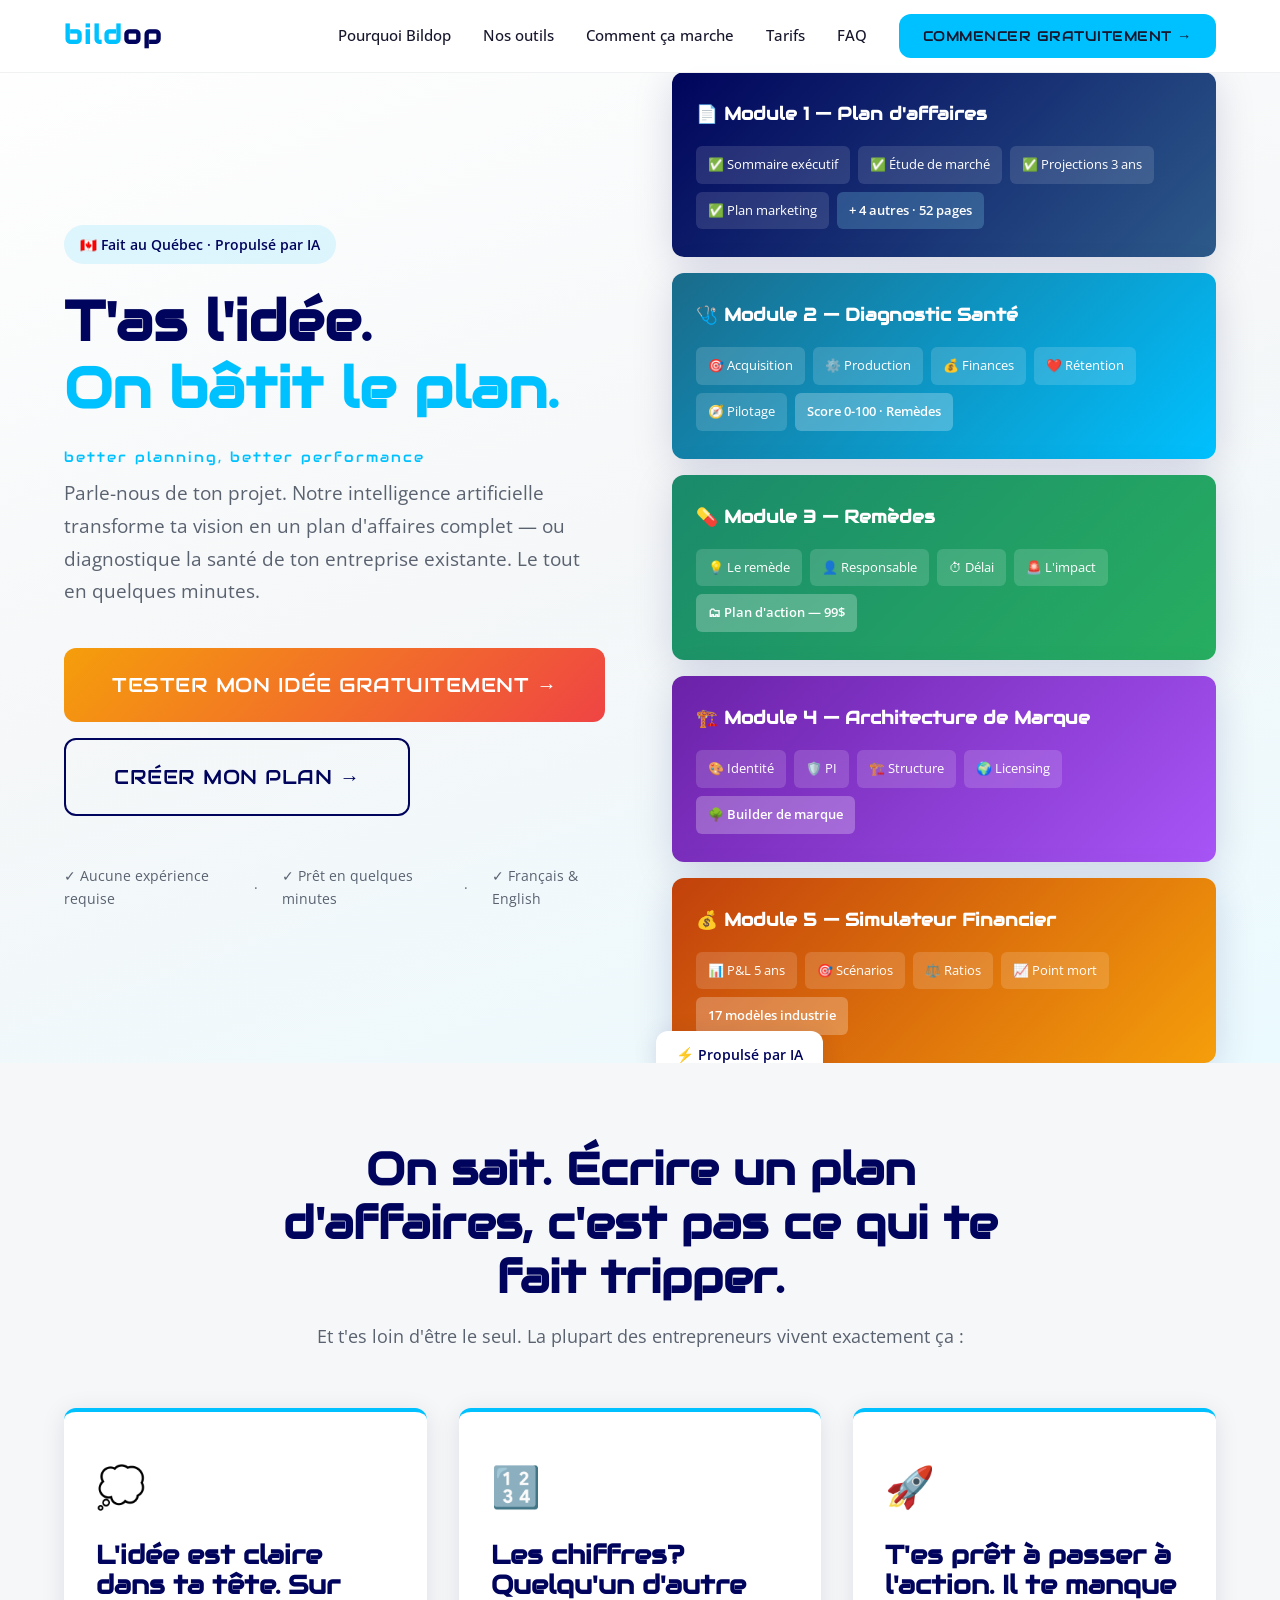
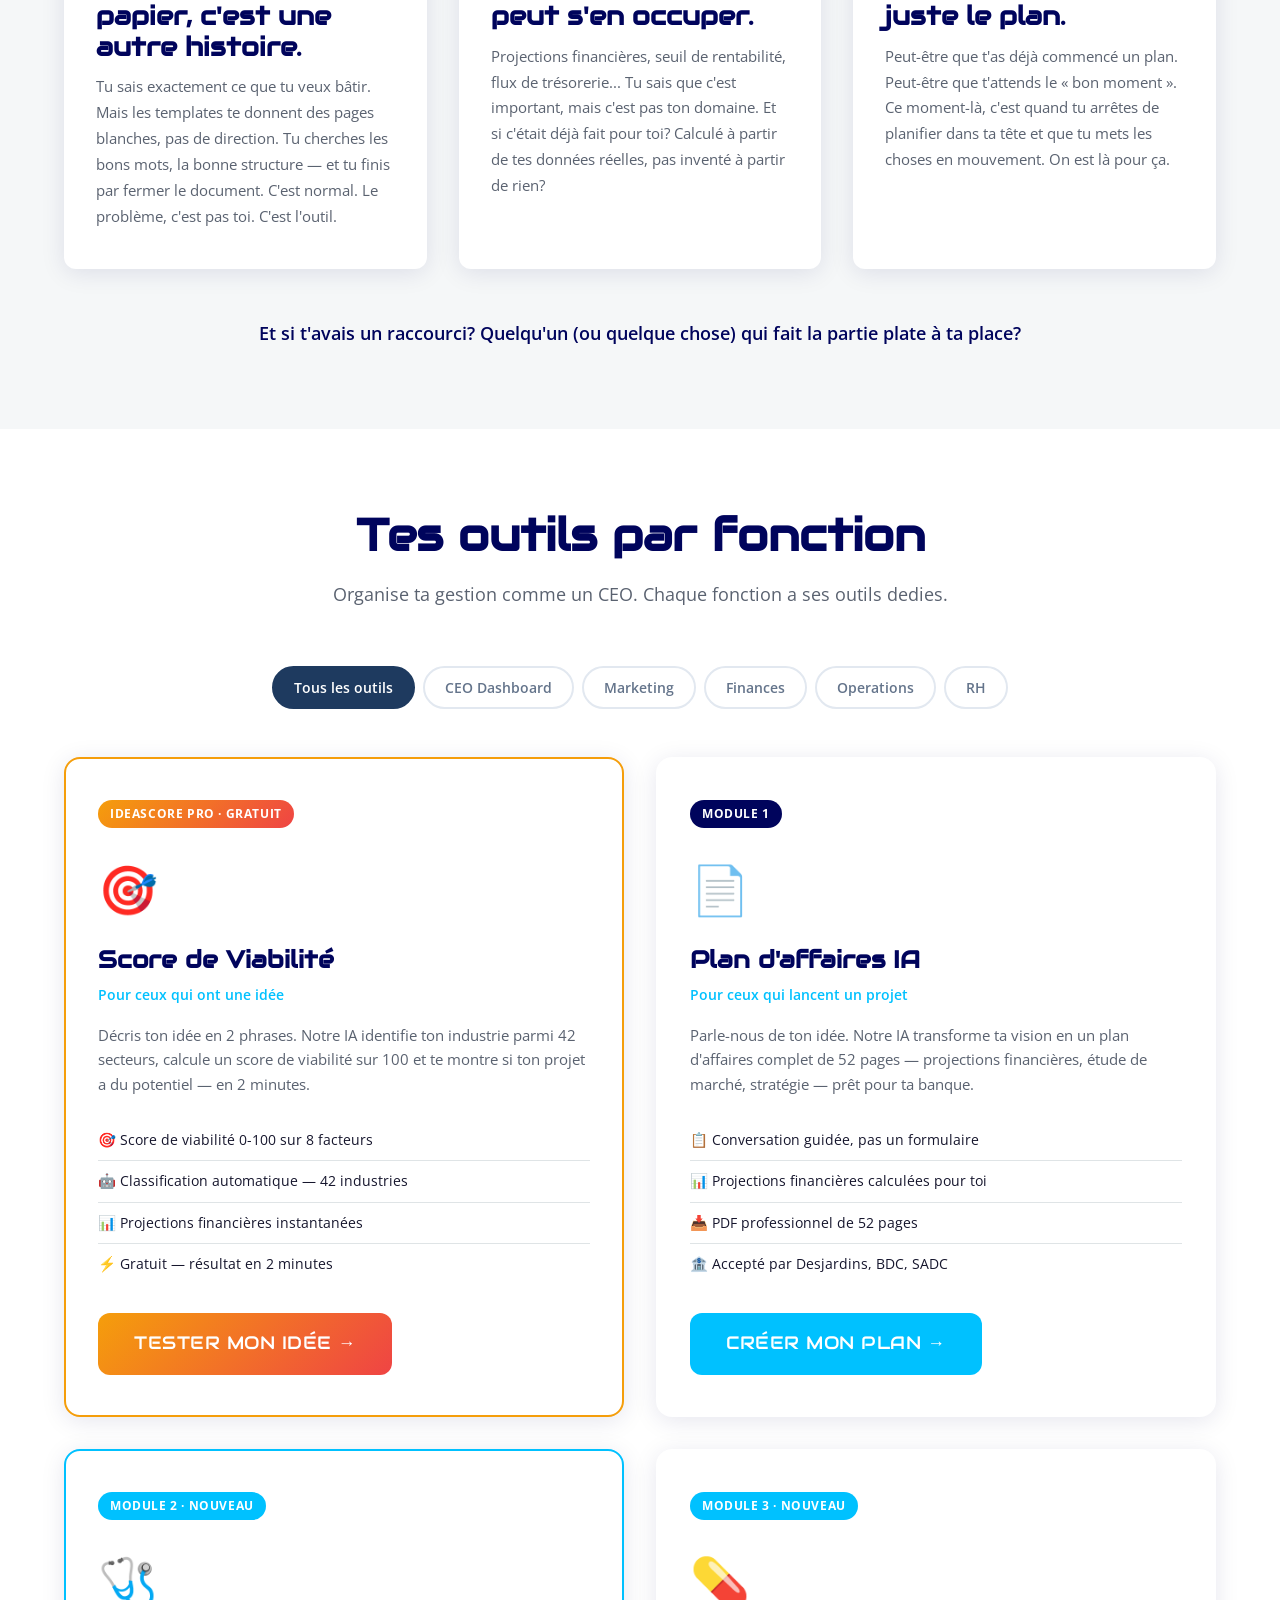
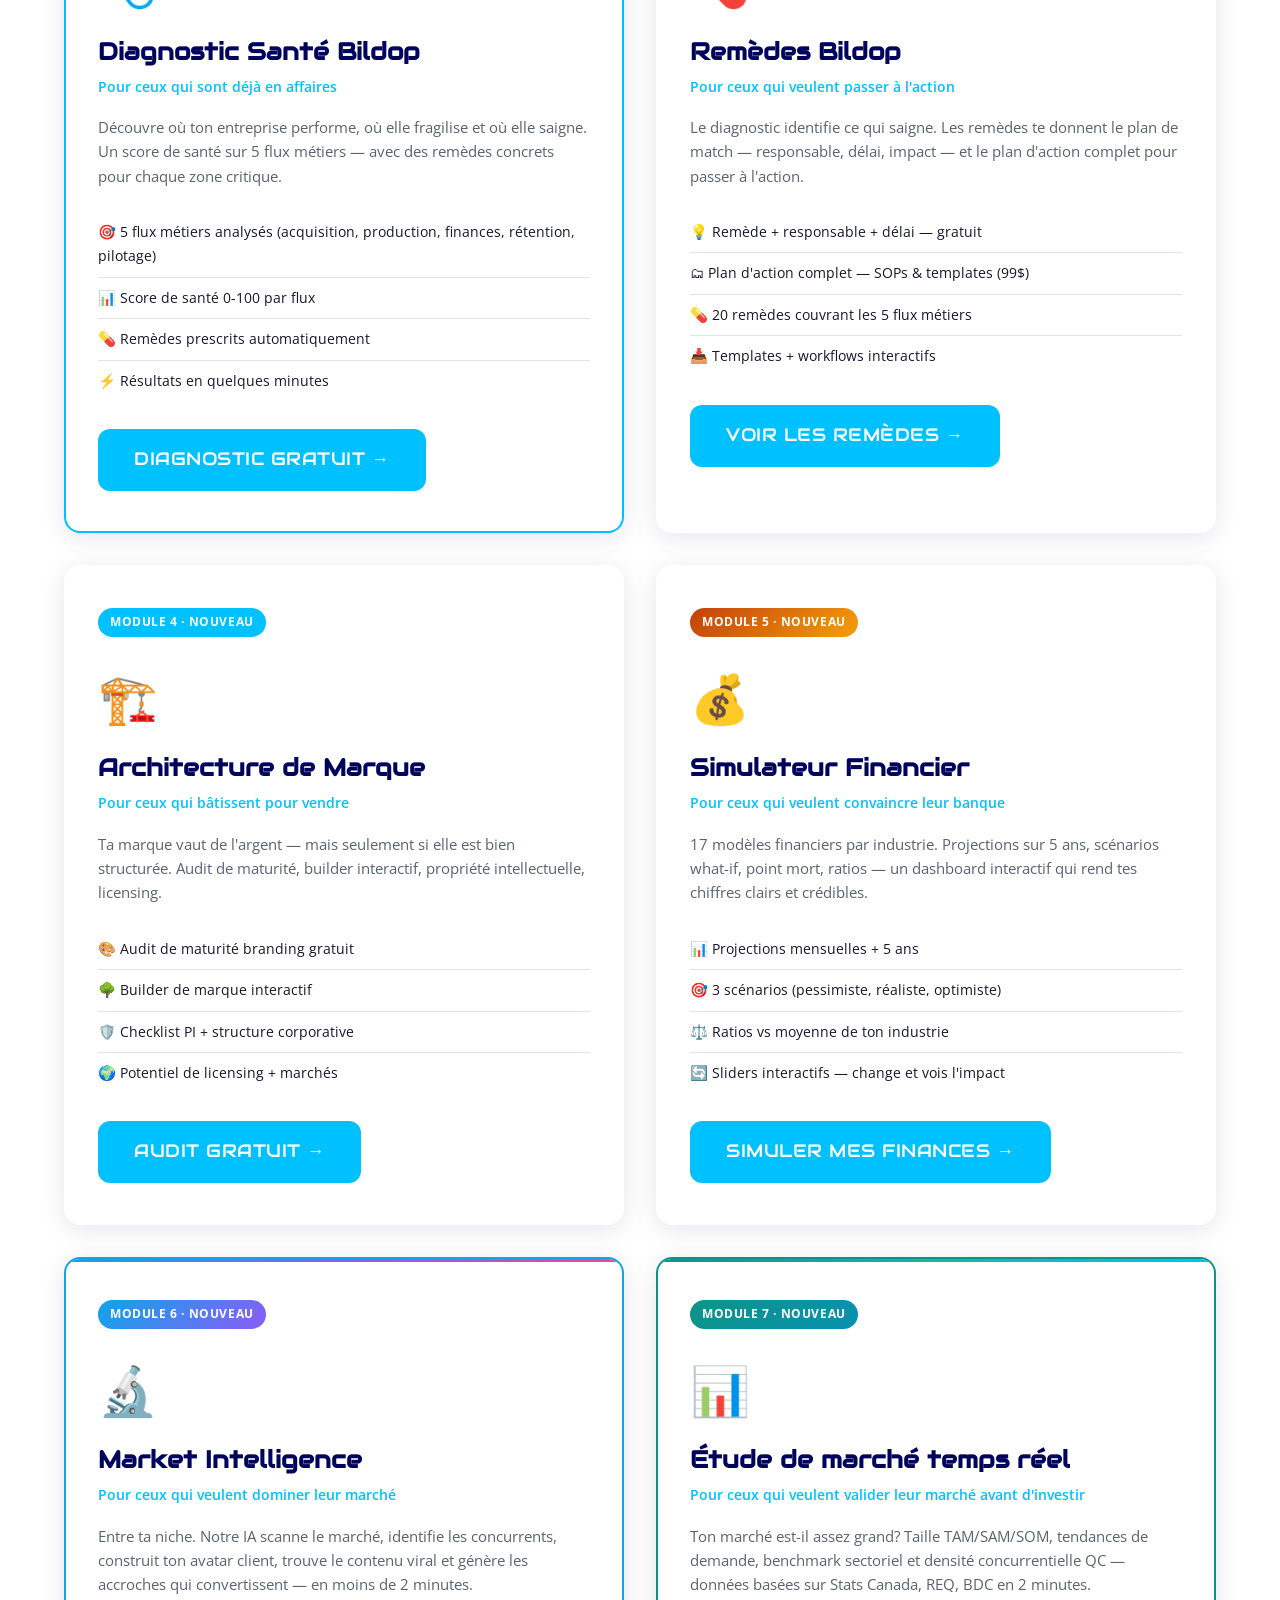
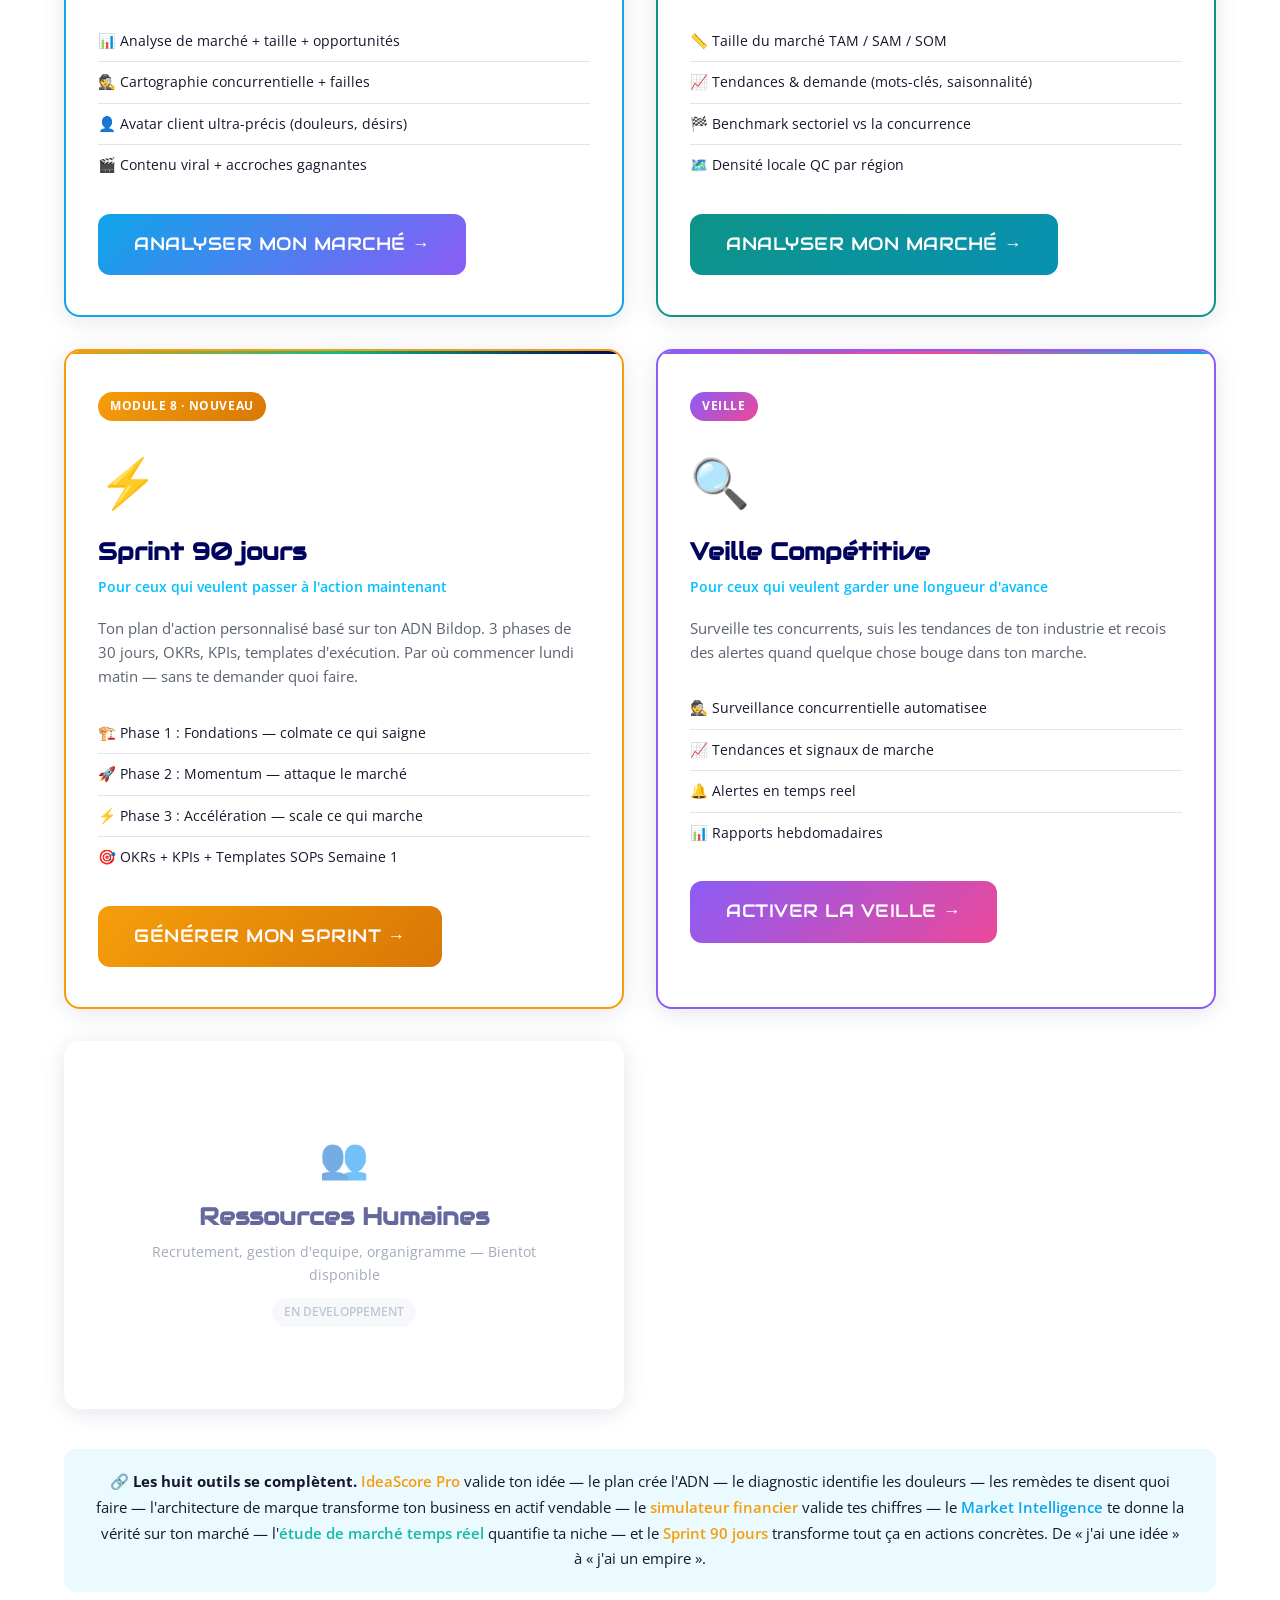
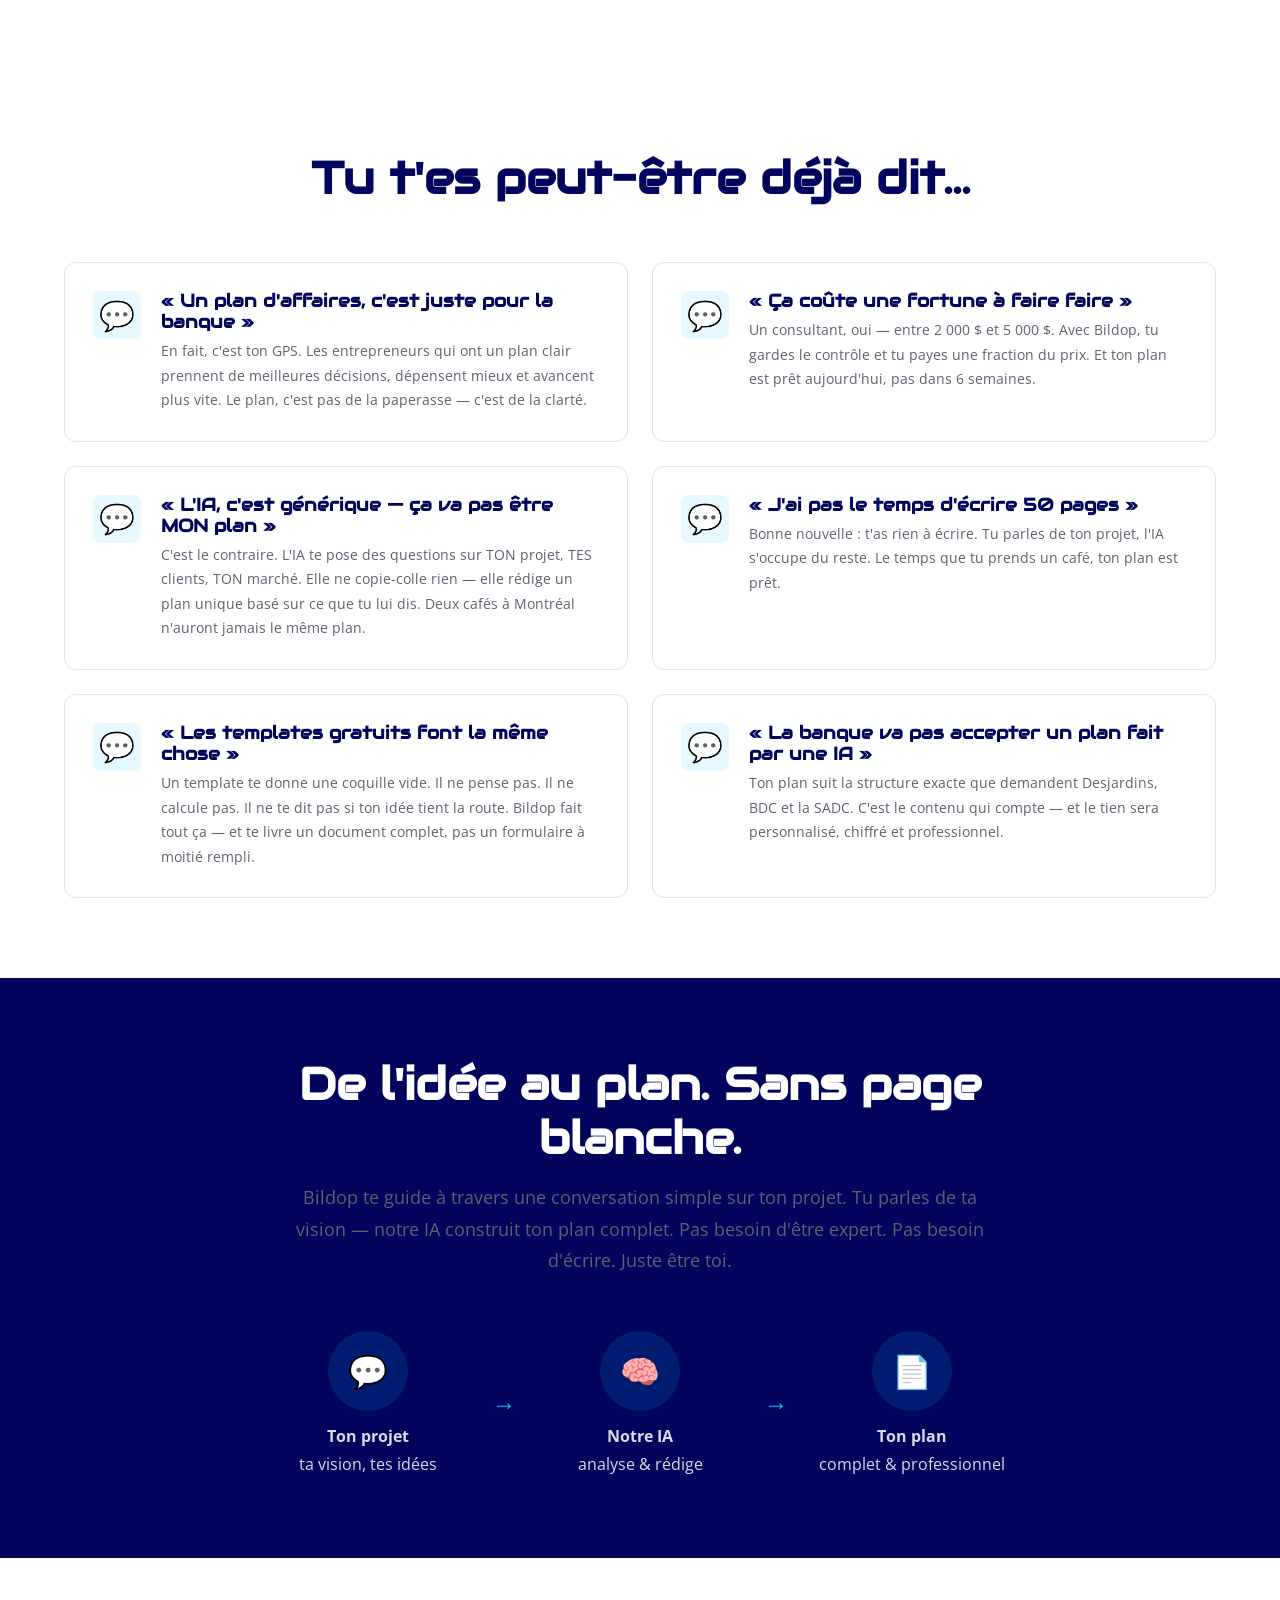
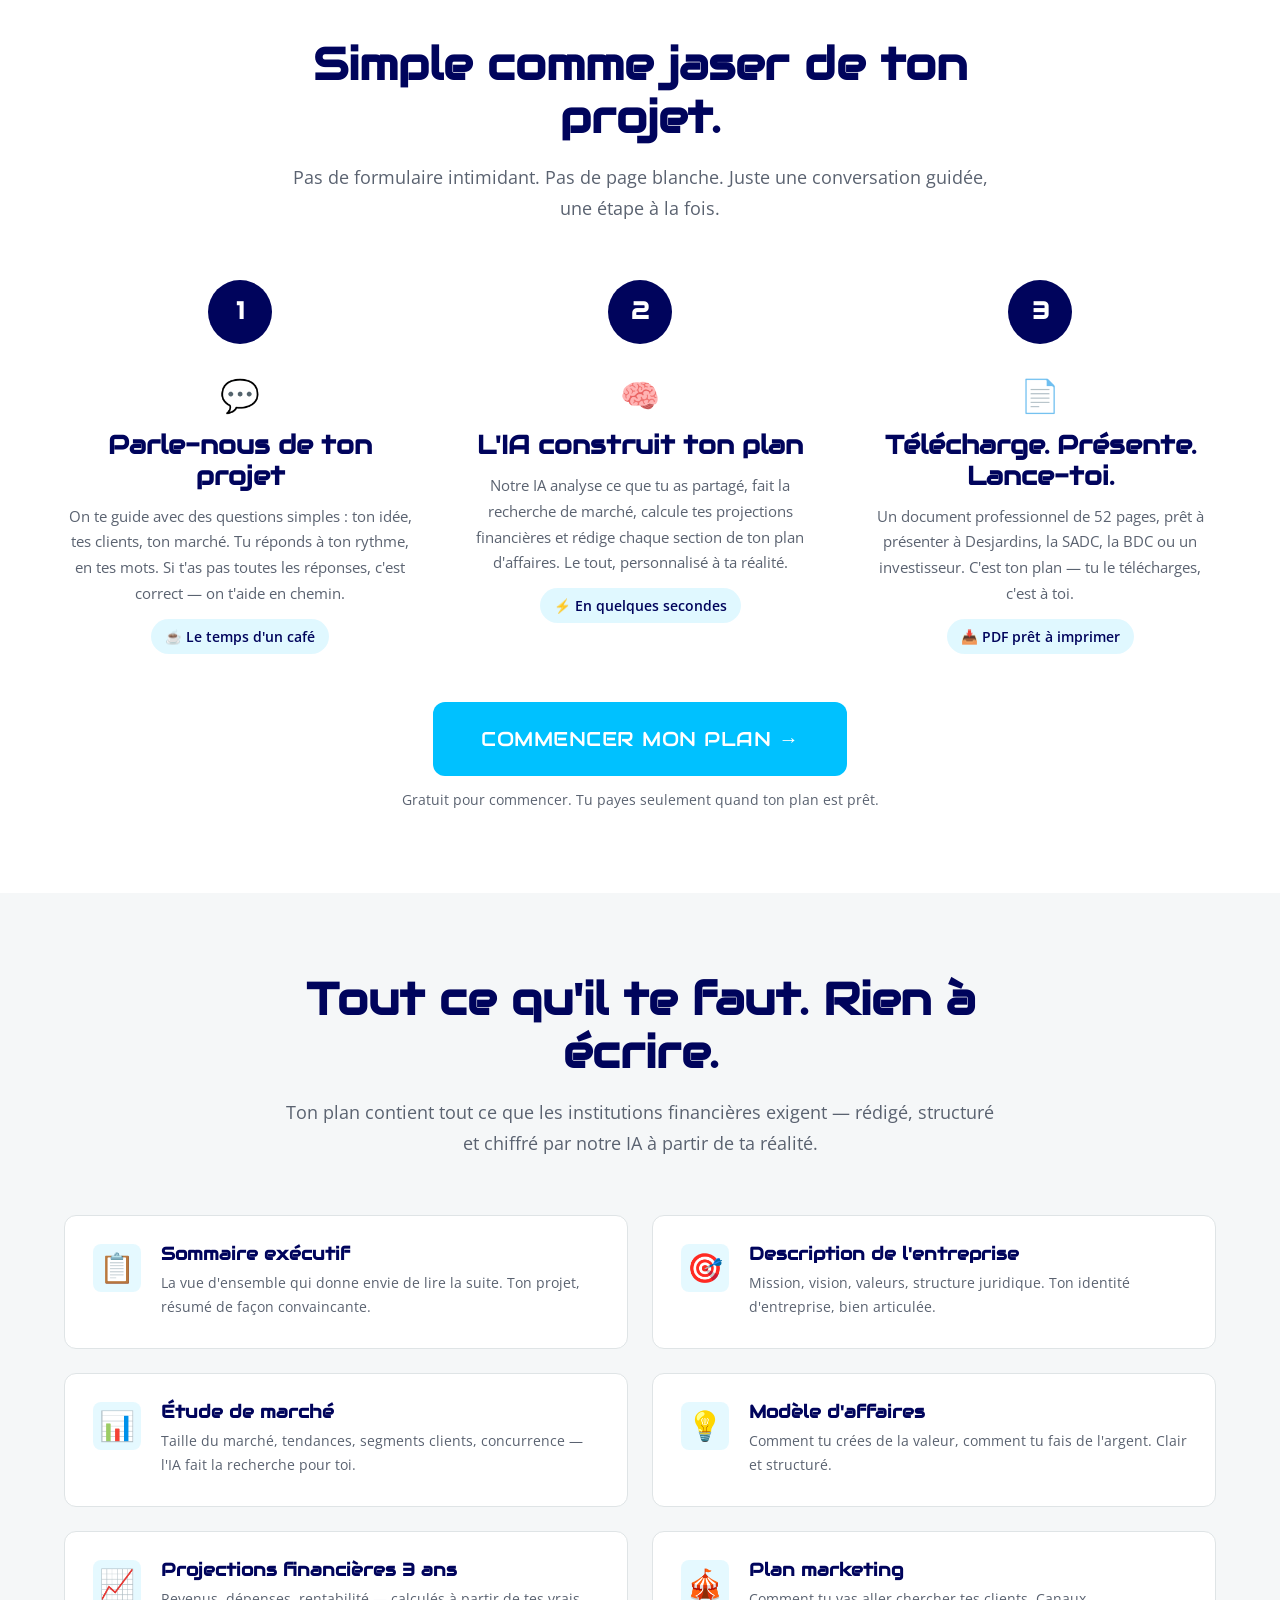
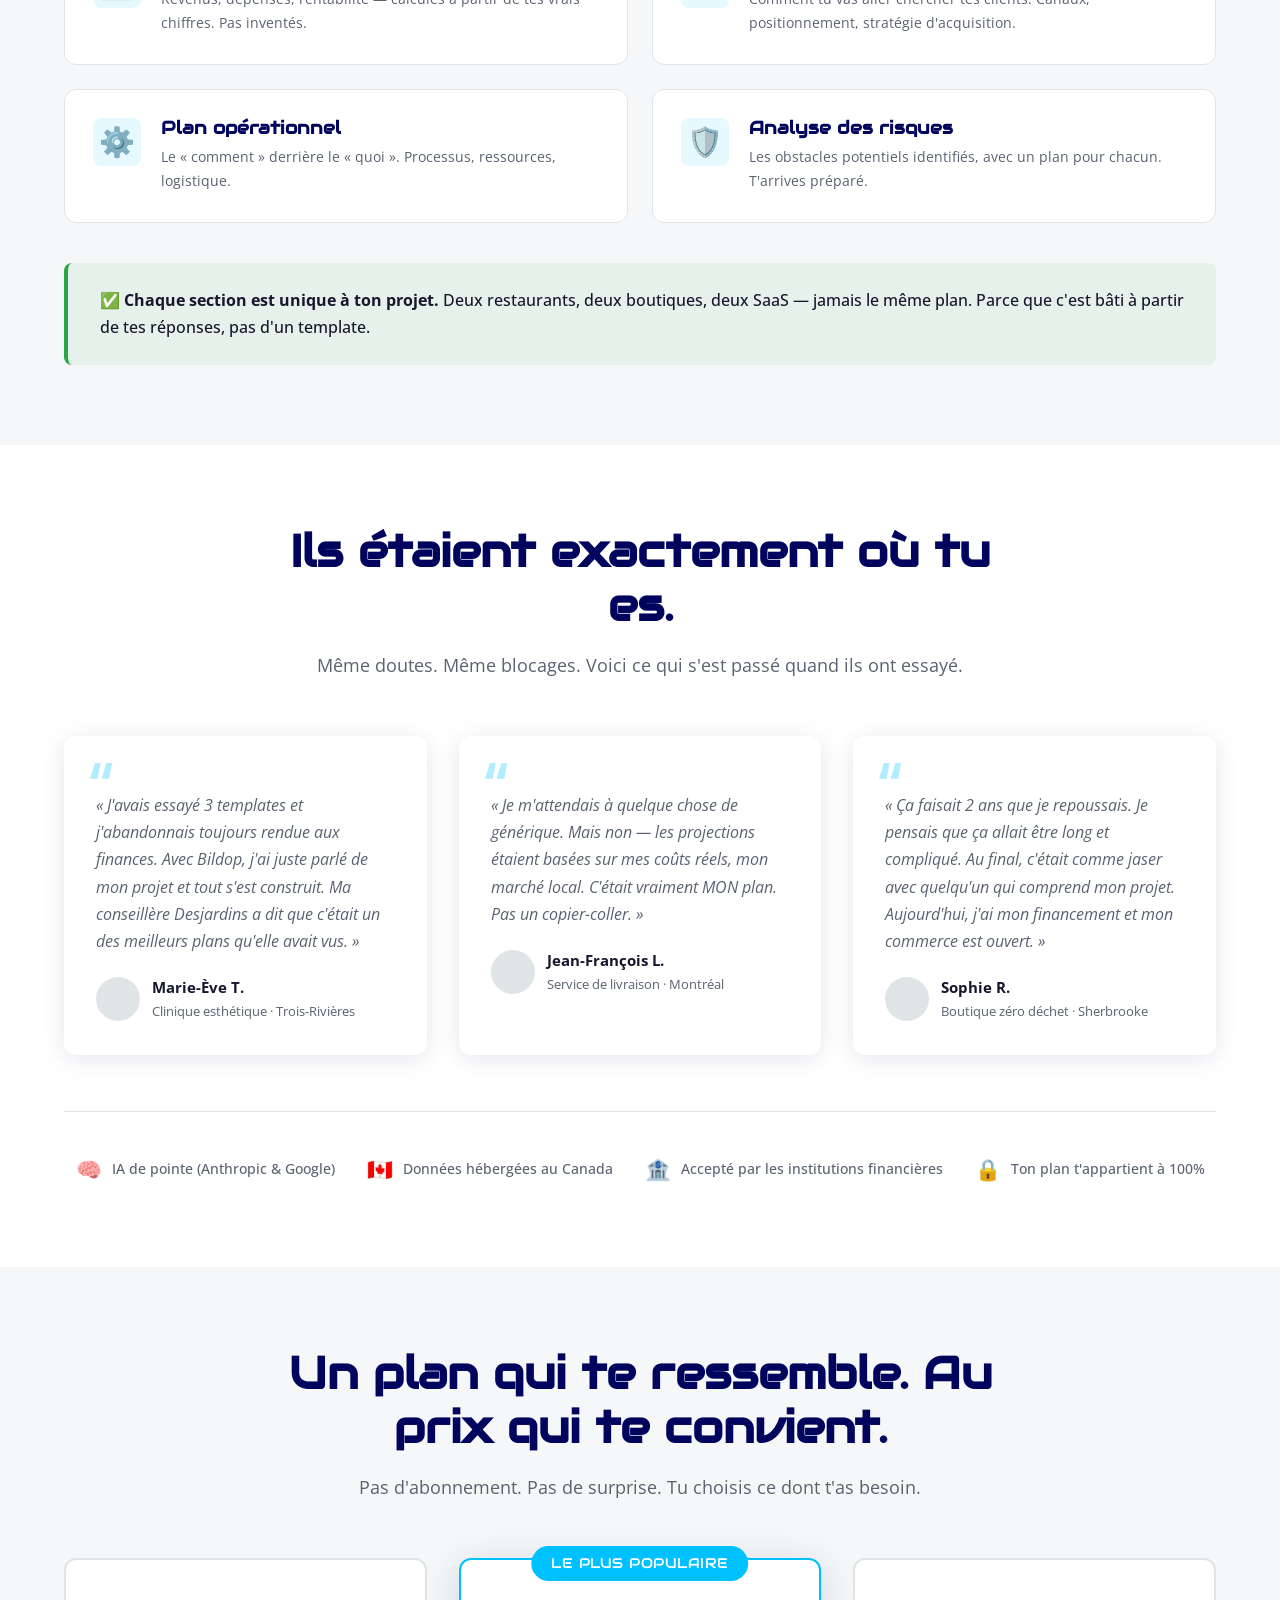
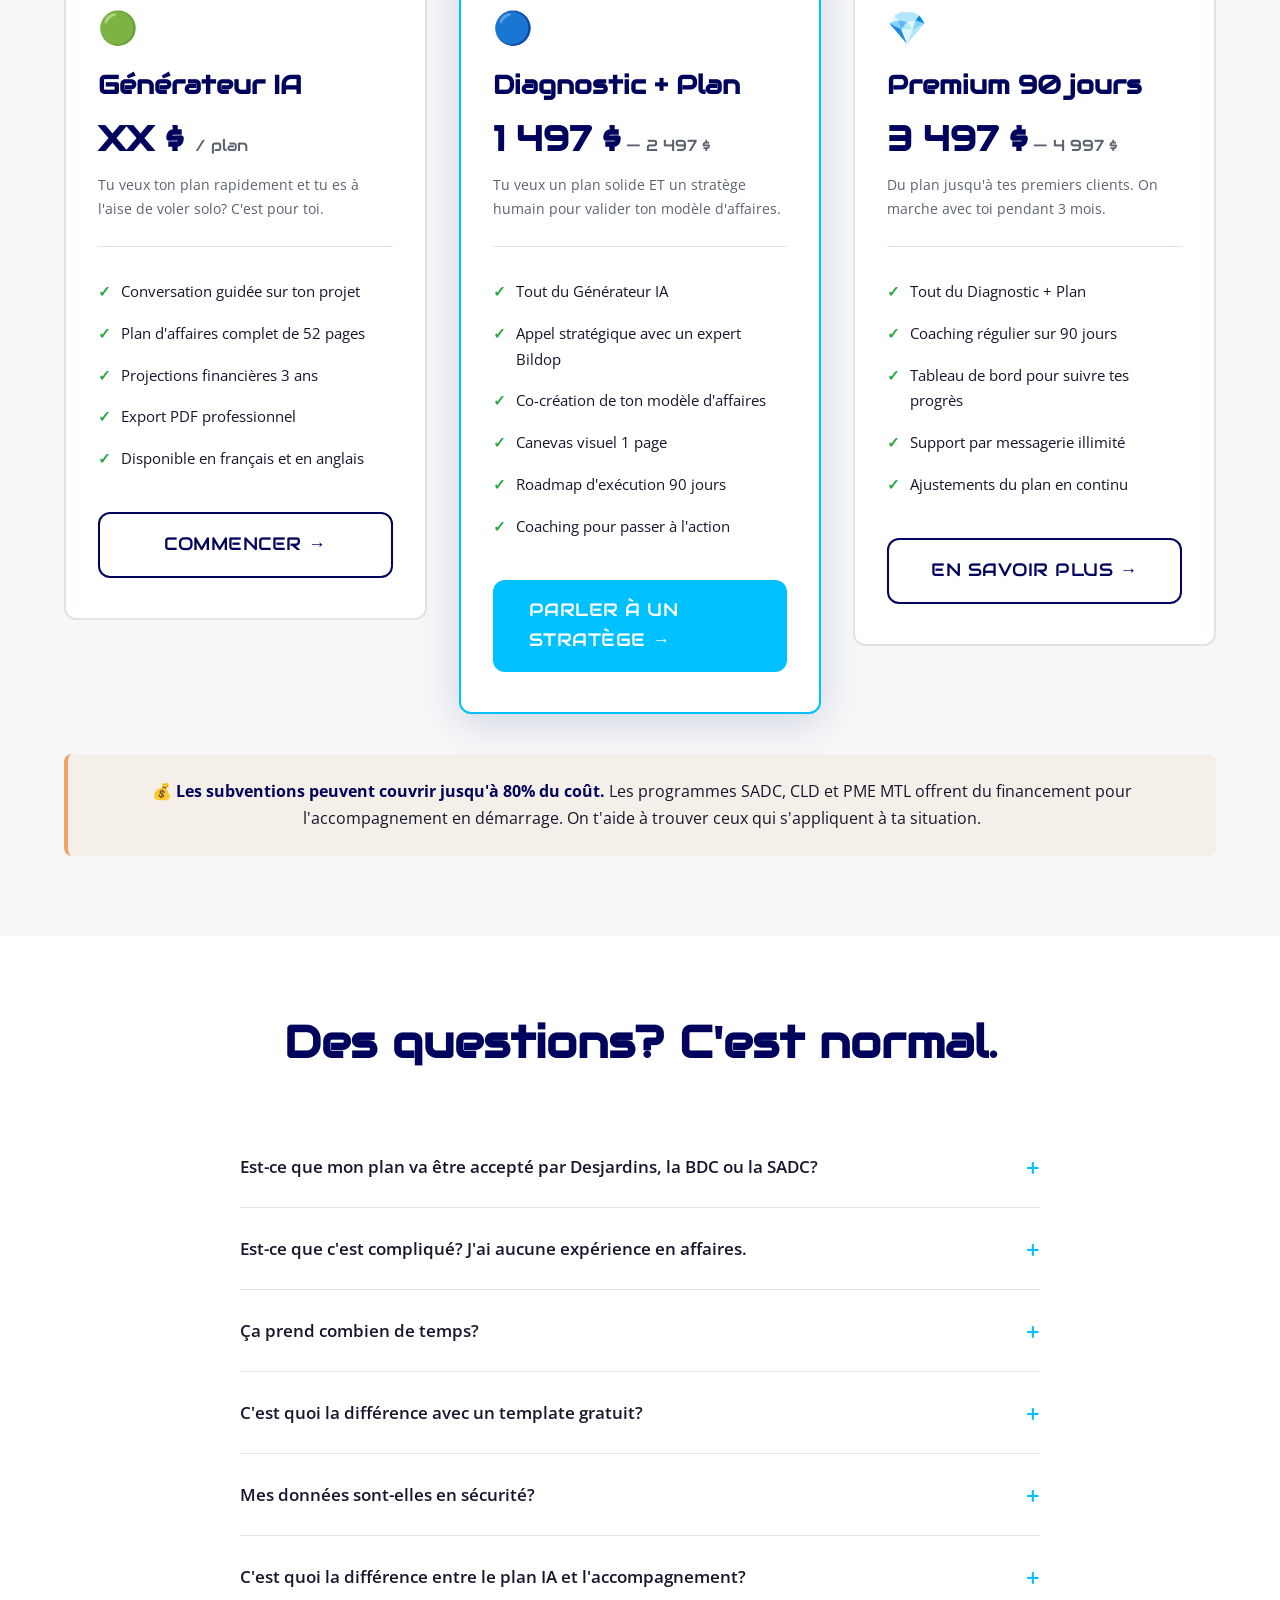
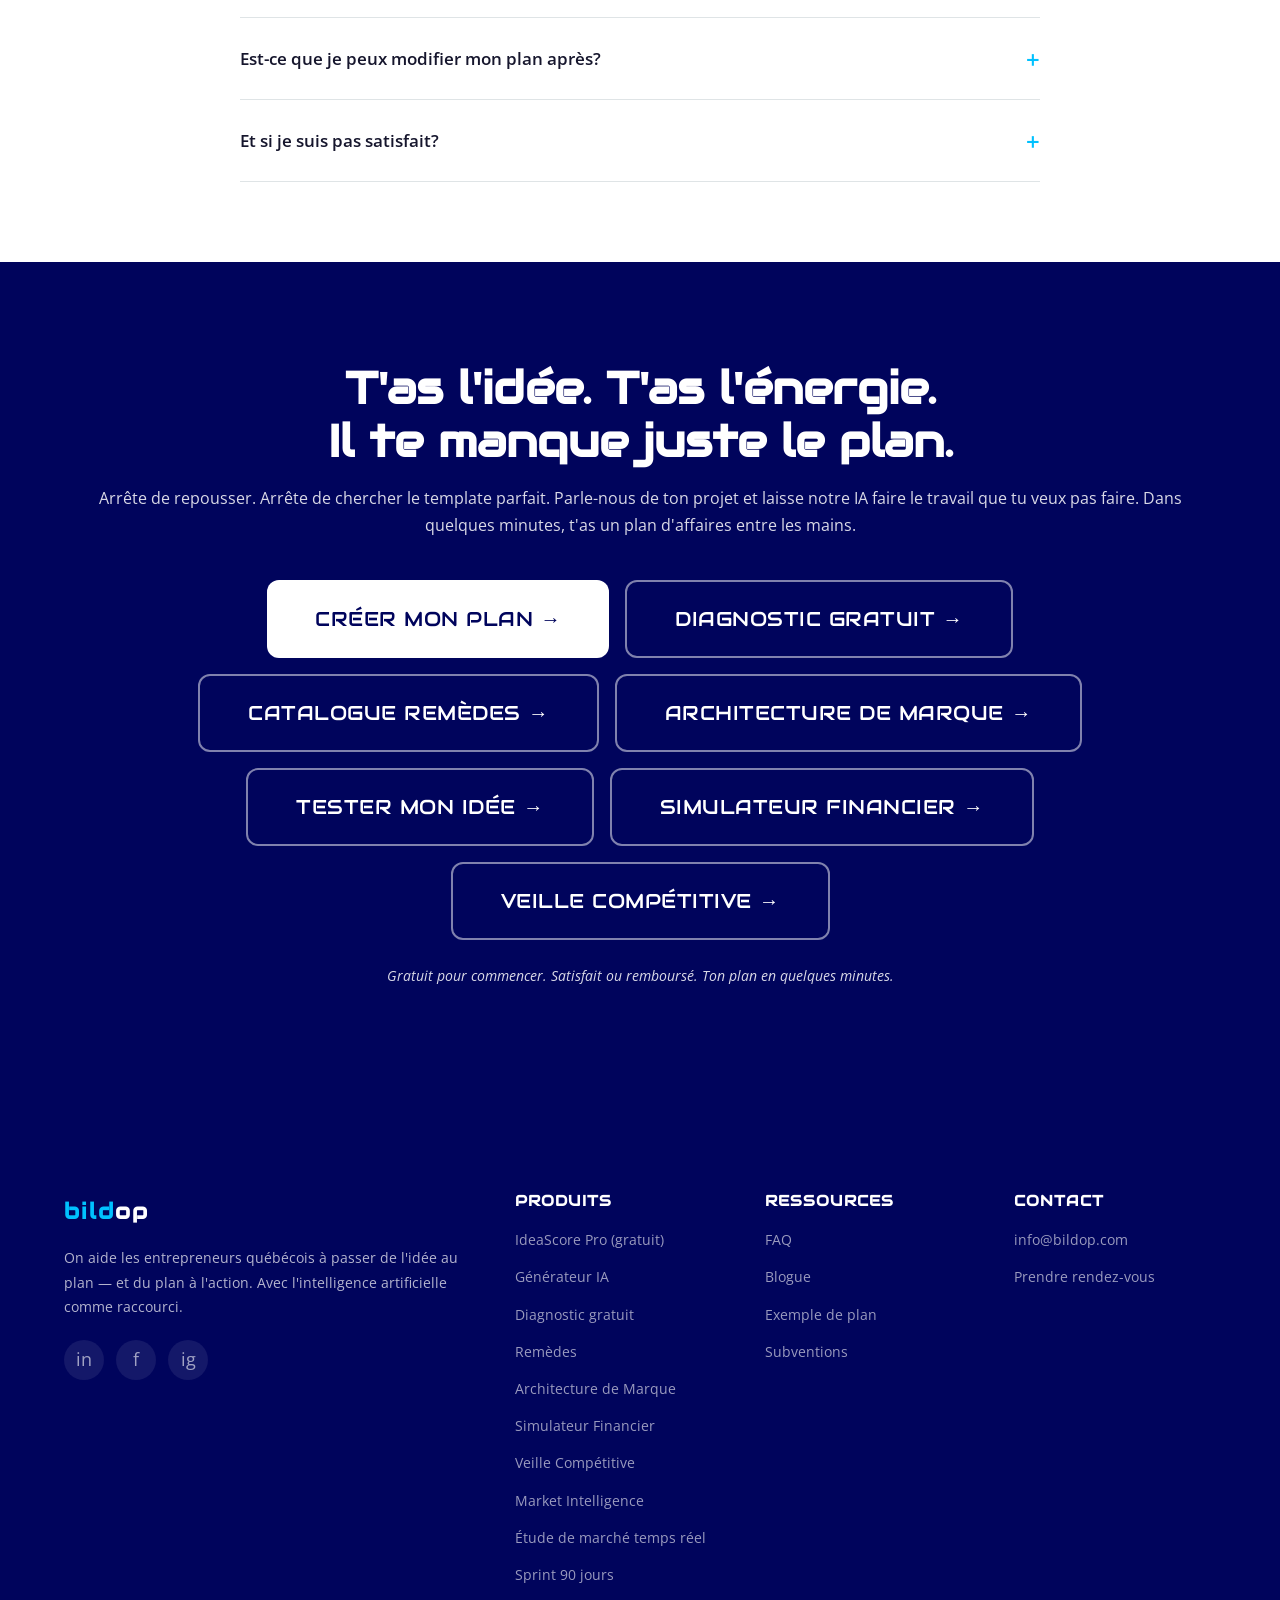
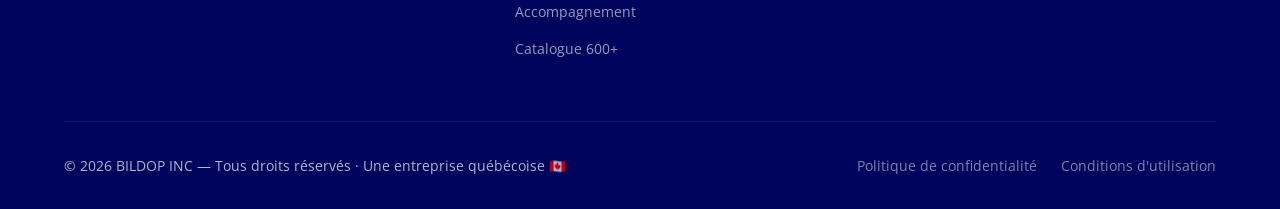
==== commit d5c7416a: "Harmoniser les pages avec les variables de marque BILDOP" ====
--- a/index.html
+++ b/index.html
@@ -14,7 +14,7 @@
   <!-- Fonts -->
   <link rel="preconnect" href="https://fonts.googleapis.com">
   <link rel="preconnect" href="https://fonts.gstatic.com" crossorigin>
-  <link href="https://fonts.googleapis.com/css2?family=Audiowide&display=swap" rel="stylesheet">
+  <link href="https://fonts.googleapis.com/css2?family=Audiowide&family=Open+Sans:wght@300;400;500;600;700&display=swap" rel="stylesheet">
 
   <!-- Styles -->
   <link rel="stylesheet" href="css/style.css">
@@ -36,7 +36,7 @@
       font-size: 0.85rem;
       font-weight: 600;
       cursor: pointer;
-      font-family: 'Inter', sans-serif;
+      font-family: var(--font-body);
       color: #64748b;
     }
     .vp-tab:hover {
@@ -86,7 +86,7 @@
         <div class="hero__content">
           <div class="hero__badge">🇨🇦 Fait au Québec · Propulsé par IA</div>
           <h1>T'as l'idée.<br><span>On bâtit le plan.</span></h1>
-          <p class="hero__slogan" style="font-family:'Audiowide',sans-serif;font-size:.85rem;color:var(--sky);letter-spacing:2px;text-transform:lowercase;margin-bottom:8px;">better planning, better performance</p>
+          <p class="hero__slogan" style="font-family: var(--font-heading);font-size:.85rem;color:var(--sky);letter-spacing:2px;text-transform:lowercase;margin-bottom:8px;">better planning, better performance</p>
           <p class="hero__subtitle">Parle-nous de ton projet. Notre intelligence artificielle transforme ta vision en un plan d'affaires complet — ou diagnostique la santé de ton entreprise existante. Le tout en quelques minutes.</p>
           <div class="hero__actions">
             <a href="ideascore.html" class="btn btn--primary btn--large" style="background: linear-gradient(135deg, #f59e0b, #ef4444); border: none;">Tester mon idée gratuitement →</a>
@@ -398,7 +398,7 @@
         <div class="module-card module-card--coming fade-up" data-vp-module="rh">
           <div style="text-align:center; padding: 40px 20px; opacity: .6;">
             <div style="font-size: 2.5rem; margin-bottom: 12px;">👥</div>
-            <h3 style="font-family: 'Audiowide', sans-serif; margin-bottom: 8px;">Ressources Humaines</h3>
+            <h3 style="font-family: var(--font-heading); margin-bottom: 8px;">Ressources Humaines</h3>
             <p style="font-size: 0.85rem; color: #64748b;">Recrutement, gestion d'equipe, organigramme — Bientot disponible</p>
             <span style="display: inline-block; margin-top: 12px; padding: 4px 12px; border-radius: 20px; background: #f1f5f9; font-size: 0.75rem; font-weight: 600; color: #94a3b8;">EN DEVELOPPEMENT</span>
           </div>
--- a/css/style.css
+++ b/css/style.css
@@ -1,14 +1,15 @@
 /* ============================================
-   BILDOP.COM — Global Stylesheet
-   Brand: #00045C (navy) · #00C1FF (cyan) · #B3E8F5 (pale)
-   Complément: #32047E (violet) · #951B81 (magenta)
-   Typo: Audiowide (headings/logo) · Arial (body)
-   Charte officielle BILDOP par UNIKUB
+   BILDOP — Charte de marque UNIKUB
+   Palette officielle : #00C1FF · #00045C · #32047E · #951B81
+   Typographie officielle : Audiowide Regular + Lovelo Black
    ============================================ */
+
+@import url('https://fonts.googleapis.com/css2?family=Audiowide&family=Open+Sans:wght@300;400;500;600;700&display=swap');
 
 /* --- CSS Variables --- */
 :root {
   --navy: #00045C;
+  --navy-deep: #000344;
   --sky: #00C1FF;
   --sky-hover: #009dd4;
   --pale: #B3E8F5;
@@ -17,12 +18,13 @@
   --gray-light: #dfe4e6;
   --gray-bg: #f5f7f8;
   --white: #ffffff;
-  --text-dark: #1a1a2e;
+  --text-dark: #16162d;
   --text-muted: #5a6270;
   --success: #28a745;
   --warning: #f4a261;
   --danger: #e63946;
   --font-heading: 'Audiowide', sans-serif;
+  --font-body: 'Lovelo', 'Open Sans', sans-serif;
   --slate: #5a6270;
   --gray-200: #e2e8f0;
   --gray: #dfe4e6;
@@ -48,7 +50,7 @@
 }
 
 body {
-  font-family: Arial, Helvetica, sans-serif;
+  font-family: var(--font-body);
   color: var(--text-dark);
   background: var(--white);
   line-height: 1.7;
@@ -56,7 +58,7 @@
 }
 
 h1, h2, h3, h4, h5, h6 {
-  font-family: 'Audiowide', sans-serif;
+  font-family: var(--font-heading);
   font-weight: 600;
   line-height: 1.2;
   color: var(--navy);
@@ -121,7 +123,7 @@
   gap: 8px;
   padding: 16px 36px;
   border-radius: var(--radius);
-  font-family: 'Audiowide', sans-serif;
+  font-family: var(--font-heading);
   font-size: 1.1rem;
   font-weight: 500;
   text-transform: uppercase;
@@ -187,7 +189,7 @@
   cursor: pointer;
   background: none;
   border: none;
-  font-family: Arial, Helvetica, sans-serif;
+  font-family: var(--font-body);
 }
 .btn-link:hover { color: var(--navy); }
 
@@ -219,7 +221,7 @@
 }
 
 .nav__logo {
-  font-family: 'Audiowide', sans-serif;
+  font-family: var(--font-heading);
   font-size: 1.6rem;
   font-weight: 700;
   color: var(--navy);
@@ -539,7 +541,7 @@
   border-radius: 50%;
   background: var(--navy);
   color: var(--white);
-  font-family: 'Audiowide', sans-serif;
+  font-family: var(--font-heading);
   font-size: 1.5rem;
   font-weight: 700;
   display: flex;
@@ -638,7 +640,7 @@
 }
 .testimonial::before {
   content: '\201C';
-  font-family: 'Audiowide', sans-serif;
+  font-family: var(--font-heading);
   font-size: 4rem;
   color: var(--sky);
   opacity: 0.3;
@@ -733,7 +735,7 @@
   color: var(--white);
   padding: 6px 20px;
   border-radius: 100px;
-  font-family: 'Audiowide', sans-serif;
+  font-family: var(--font-heading);
   font-size: 0.85rem;
   font-weight: 500;
   text-transform: uppercase;
@@ -751,7 +753,7 @@
 }
 
 .pricing-card__price {
-  font-family: 'Audiowide', sans-serif;
+  font-family: var(--font-heading);
   font-size: 2.2rem;
   font-weight: 700;
   color: var(--navy);
@@ -823,7 +825,7 @@
   background: none;
   border: none;
   cursor: pointer;
-  font-family: Arial, Helvetica, sans-serif;
+  font-family: var(--font-body);
   font-size: 1.05rem;
   font-weight: 600;
   color: var(--text-dark);
@@ -893,7 +895,7 @@
 }
 
 .footer__brand {
-  font-family: 'Audiowide', sans-serif;
+  font-family: var(--font-heading);
   font-size: 1.4rem;
   font-weight: 700;
   color: var(--white);
@@ -1100,7 +1102,7 @@
 }
 
 .question-card__number {
-  font-family: 'Audiowide', sans-serif;
+  font-family: var(--font-heading);
   font-size: 0.9rem;
   color: var(--text-muted);
   margin-bottom: 8px;
@@ -1138,7 +1140,7 @@
   padding: 14px 18px;
   border: 2px solid var(--gray-light);
   border-radius: var(--radius-sm);
-  font-family: Arial, Helvetica, sans-serif;
+  font-family: var(--font-body);
   font-size: 1rem;
   color: var(--text-dark);
   transition: var(--transition);
@@ -1994,7 +1996,7 @@
   margin-bottom: 16px;
 }
 .marque-intro h1 {
-  font-family: 'Audiowide', sans-serif;
+  font-family: var(--font-heading);
   font-size: 2.2rem;
   color: var(--navy);
   margin-bottom: 12px;
@@ -2010,7 +2012,7 @@
   margin: 32px 0;
 }
 .marque-intro__why h3 {
-  font-family: 'Audiowide', sans-serif;
+  font-family: var(--font-heading);
   color: var(--navy);
   margin-bottom: 16px;
   text-align: center;
@@ -2156,7 +2158,7 @@
   font-weight: 600;
 }
 .marque-audit__question {
-  font-family: 'Audiowide', sans-serif;
+  font-family: var(--font-heading);
   font-size: 1.5rem;
   color: var(--navy);
   margin: 20px 0 28px;
@@ -2224,7 +2226,7 @@
   flex-shrink: 0;
 }
 .marque-results__score-value {
-  font-family: 'Audiowide', sans-serif;
+  font-family: var(--font-heading);
   font-size: 2.2rem;
   font-weight: 700;
   line-height: 1;
@@ -2234,7 +2236,7 @@
   color: var(--text-muted);
 }
 .marque-results__header h1 {
-  font-family: 'Audiowide', sans-serif;
+  font-family: var(--font-heading);
   font-size: 1.6rem;
   color: var(--navy);
   margin-bottom: 8px;
@@ -2258,7 +2260,7 @@
   margin: 32px 0;
 }
 .marque-results__dimensions h2 {
-  font-family: 'Audiowide', sans-serif;
+  font-family: var(--font-heading);
   color: var(--navy);
   margin-bottom: 16px;
 }
@@ -2277,7 +2279,7 @@
   font-weight: 600;
 }
 .marque-result__dim-score {
-  font-family: 'Audiowide', sans-serif;
+  font-family: var(--font-heading);
   font-size: 1.1rem;
 }
 .marque-result__dim-rec {
@@ -2292,7 +2294,7 @@
   text-align: center;
 }
 .marque-results__cta h2 {
-  font-family: 'Audiowide', sans-serif;
+  font-family: var(--font-heading);
   color: var(--navy);
   margin-bottom: 12px;
 }
@@ -2380,13 +2382,13 @@
   min-height: 400px;
 }
 .marque-builder__content h2 {
-  font-family: 'Audiowide', sans-serif;
+  font-family: var(--font-heading);
   color: var(--navy);
   font-size: 1.5rem;
   margin-bottom: 8px;
 }
 .marque-builder__content h3 {
-  font-family: 'Audiowide', sans-serif;
+  font-family: var(--font-heading);
   color: var(--navy);
   margin: 20px 0 12px;
 }
@@ -2421,7 +2423,7 @@
   border: 2px solid #e0e0e0;
   border-radius: 10px;
   font-size: 0.95rem;
-  font-family: Arial, Helvetica, sans-serif;
+  font-family: var(--font-body);
   transition: border-color 0.2s;
 }
 .marque-form__field input:focus,
@@ -2511,7 +2513,7 @@
   color: white;
   padding: 14px 28px;
   border-radius: 12px;
-  font-family: 'Audiowide', sans-serif;
+  font-family: var(--font-heading);
   font-size: 1.2rem;
   font-weight: 600;
 }
@@ -2676,7 +2678,7 @@
   padding: 40px 0;
 }
 .marque-builder-results h1 {
-  font-family: 'Audiowide', sans-serif;
+  font-family: var(--font-heading);
   color: var(--navy);
   text-align: center;
   margin-bottom: 24px;
@@ -2695,7 +2697,7 @@
   border: 1px solid #f0f0f0;
 }
 .marque-builder-results__card h3 {
-  font-family: 'Audiowide', sans-serif;
+  font-family: var(--font-heading);
   color: var(--navy);
   margin-bottom: 12px;
 }
@@ -2707,7 +2709,7 @@
   margin: 32px 0;
 }
 .marque-builder-results__actions h2 {
-  font-family: 'Audiowide', sans-serif;
+  font-family: var(--font-heading);
   color: var(--navy);
   margin-bottom: 16px;
 }
@@ -2764,7 +2766,7 @@
   margin-bottom: 16px;
 }
 .veille-intro__header h1 {
-  font-family: 'Audiowide', sans-serif;
+  font-family: var(--font-heading);
   font-size: clamp(2rem, 4vw, 2.8rem);
   color: var(--navy);
   margin-bottom: 12px;
@@ -2799,7 +2801,7 @@
   font-weight: 600;
   cursor: pointer;
   transition: var(--transition);
-  font-family: Arial, Helvetica, sans-serif;
+  font-family: var(--font-body);
 }
 .veille-search__tab--active {
   border-color: var(--navy);
@@ -2816,7 +2818,7 @@
   border: 2px solid var(--gray-light);
   border-radius: var(--radius-sm);
   font-size: 1.05rem;
-  font-family: Arial, Helvetica, sans-serif;
+  font-family: var(--font-body);
   transition: var(--transition);
 }
 .veille-search__input:focus {
@@ -2834,7 +2836,7 @@
   font-weight: 600;
   cursor: pointer;
   transition: var(--transition);
-  font-family: Arial, Helvetica, sans-serif;
+  font-family: var(--font-body);
   white-space: nowrap;
 }
 .veille-search__btn:hover {
@@ -2891,7 +2893,7 @@
   font-size: 0.95rem;
   font-weight: 600;
   cursor: pointer;
-  font-family: Arial, Helvetica, sans-serif;
+  font-family: var(--font-body);
   transition: var(--transition);
 }
 .veille-link-btn:hover {
@@ -2967,7 +2969,7 @@
   border-bottom: 1px solid var(--gray-light);
 }
 .veille-results__header h1 {
-  font-family: 'Audiowide', sans-serif;
+  font-family: var(--font-heading);
   font-size: 2rem;
   color: var(--navy);
   margin-bottom: 4px;
@@ -3002,7 +3004,7 @@
 }
 .veille-score-bar__label strong {
   font-size: 1.4rem;
-  font-family: 'Audiowide', sans-serif;
+  font-family: var(--font-heading);
 }
 .veille-score-bar__track {
   height: 12px;
@@ -3040,7 +3042,7 @@
   border-radius: var(--radius-sm);
   white-space: nowrap;
   transition: var(--transition);
-  font-family: Arial, Helvetica, sans-serif;
+  font-family: var(--font-body);
 }
 .veille-tabs__tab:hover {
   background: var(--gray-bg);
@@ -3085,7 +3087,7 @@
   margin-bottom: 32px;
 }
 .veille-swot h3 {
-  font-family: 'Audiowide', sans-serif;
+  font-family: var(--font-heading);
   font-size: 1.3rem;
   margin-bottom: 16px;
 }
@@ -3100,7 +3102,7 @@
   border: 2px solid;
 }
 .veille-swot__card h4 {
-  font-family: 'Audiowide', sans-serif;
+  font-family: var(--font-heading);
   font-size: 1rem;
   margin-bottom: 12px;
 }
@@ -3145,7 +3147,7 @@
   margin-bottom: 32px;
 }
 .veille-recommendations h3 {
-  font-family: 'Audiowide', sans-serif;
+  font-family: var(--font-heading);
   font-size: 1.3rem;
   margin-bottom: 16px;
 }
@@ -3227,7 +3229,7 @@
   padding: 40px 0 0;
 }
 .veille-history__header h2 {
-  font-family: 'Audiowide', sans-serif;
+  font-family: var(--font-heading);
 }
 .veille-history__item {
   display: flex;
@@ -3314,7 +3316,7 @@
   margin-bottom: 24px;
 }
 .veille-comparison__header h3 {
-  font-family: 'Audiowide', sans-serif;
+  font-family: var(--font-heading);
   font-size: 1.4rem;
   color: var(--navy);
   margin-bottom: 4px;
@@ -3338,7 +3340,7 @@
   border: 2px solid;
 }
 .veille-comparison__card h4 {
-  font-family: 'Audiowide', sans-serif;
+  font-family: var(--font-heading);
   font-size: 1.1rem;
   margin-bottom: 8px;
 }
@@ -3385,7 +3387,7 @@
   display: flex;
   align-items: center;
   justify-content: center;
-  font-family: 'Audiowide', sans-serif;
+  font-family: var(--font-heading);
   font-size: 1.4rem;
   font-weight: 700;
   color: var(--navy);
@@ -3448,7 +3450,7 @@
   border: 1px solid var(--gray-light);
 }
 .veille-ceo h4 {
-  font-family: 'Audiowide', sans-serif;
+  font-family: var(--font-heading);
   font-size: 1.1rem;
   color: var(--navy);
   margin-bottom: 20px;
@@ -4901,3 +4903,18 @@
   .is-question-card { padding: 20px; }
   .is-dash-kpis { grid-template-columns: 1fr 1fr; }
 }
+
+
+/* --- Official BILDOP/UNIKUB brand alignment --- */
+:root {
+  --brand-blue-1: #00C1FF;
+  --brand-blue-2: #00045C;
+  --brand-complement-1: #32047E;
+  --brand-complement-2: #951B81;
+}
+
+.btn-primary, .button-primary, .cta-primary { background: var(--brand-blue-2); color: var(--white); }
+.btn-primary:hover, .button-primary:hover, .cta-primary:hover { background: var(--brand-complement-1); }
+.btn-secondary, .button-secondary, .cta-secondary { background: var(--brand-blue-1); color: var(--brand-blue-2); }
+a { color: var(--brand-blue-2); }
+a:hover { color: var(--brand-complement-2); }
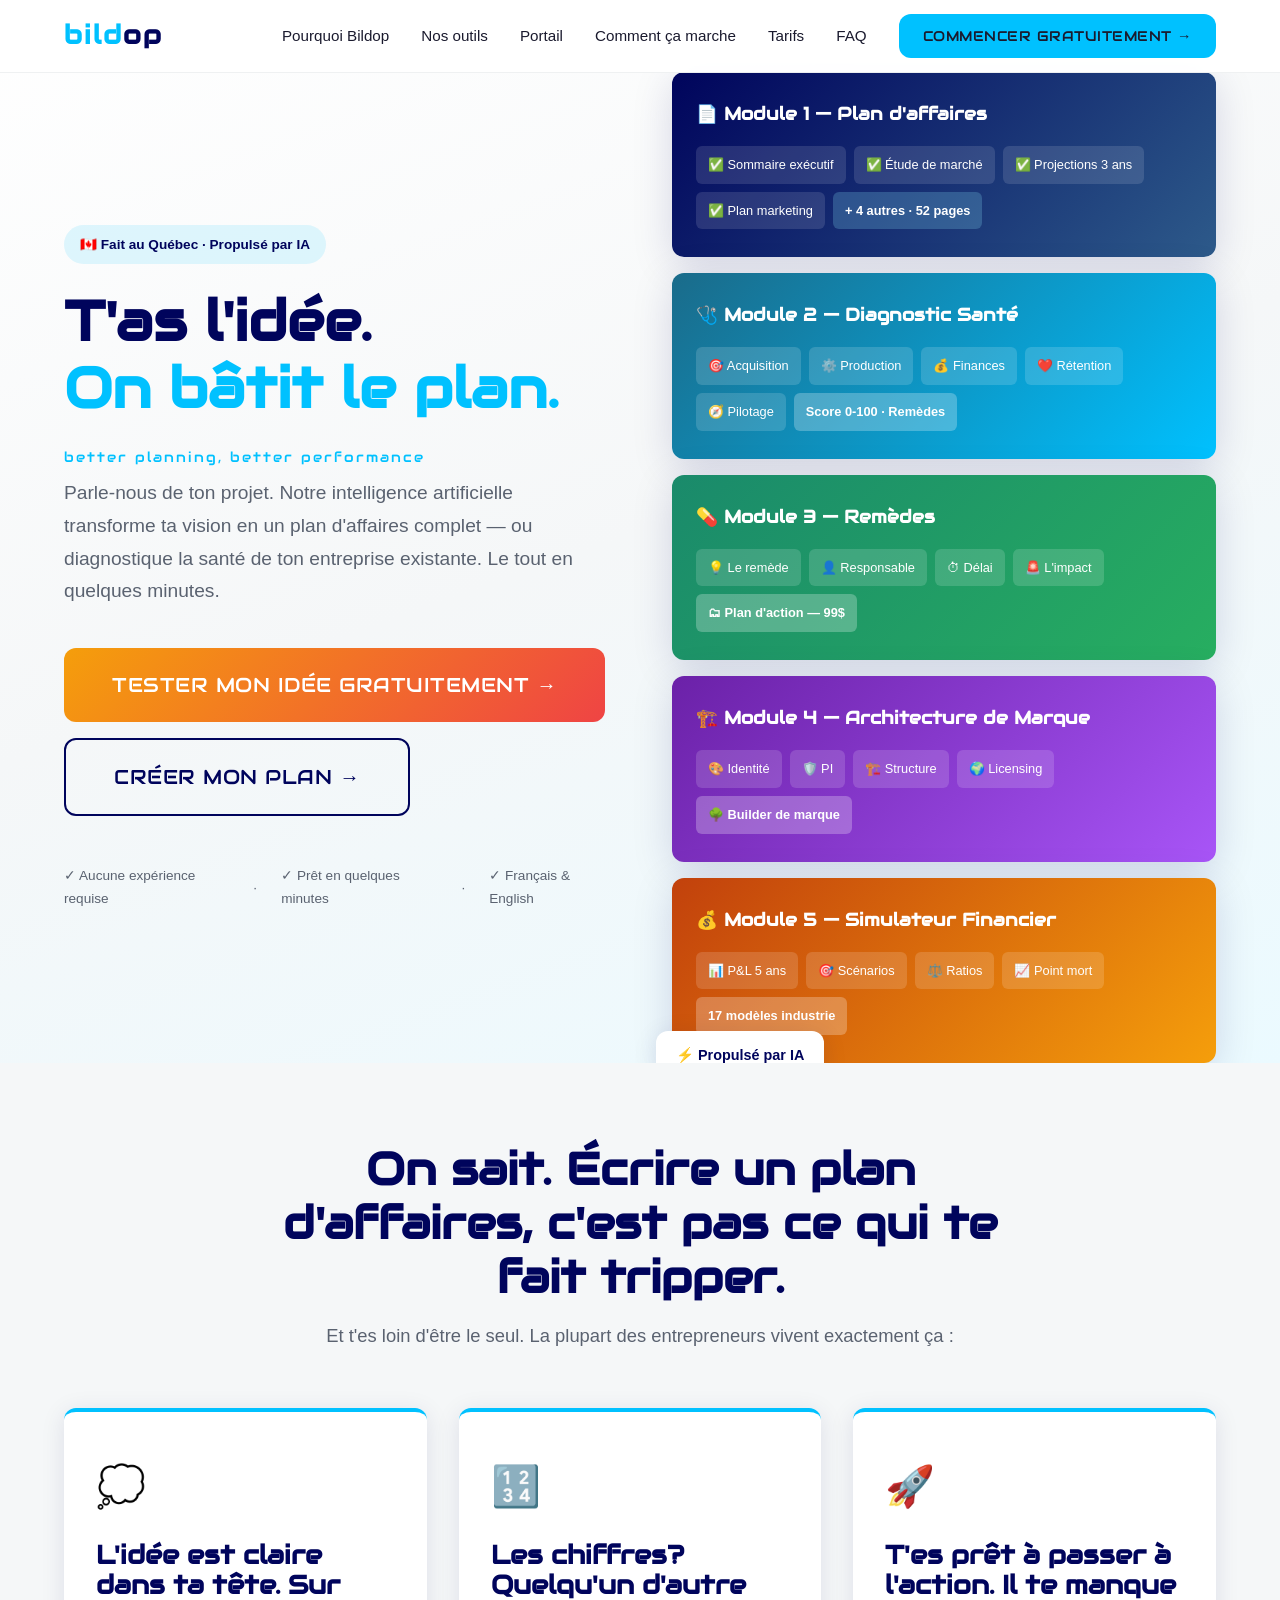
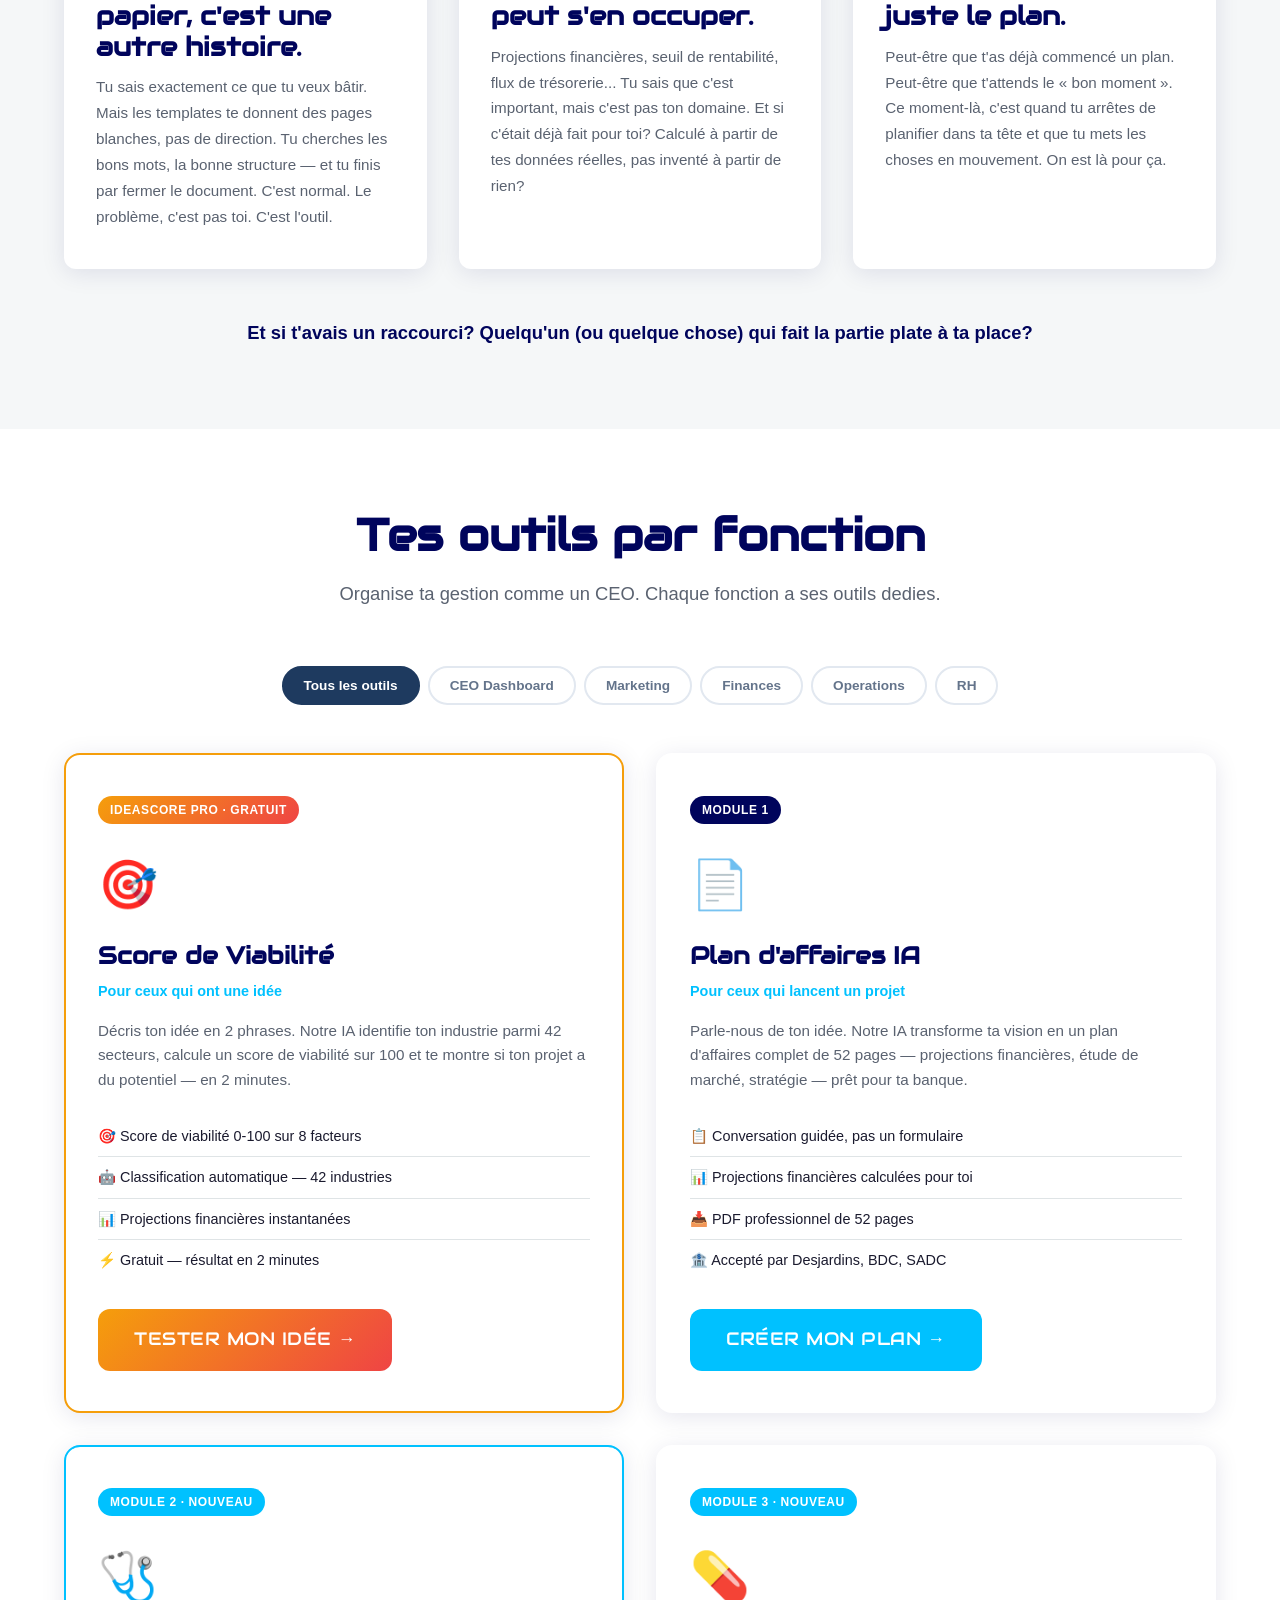
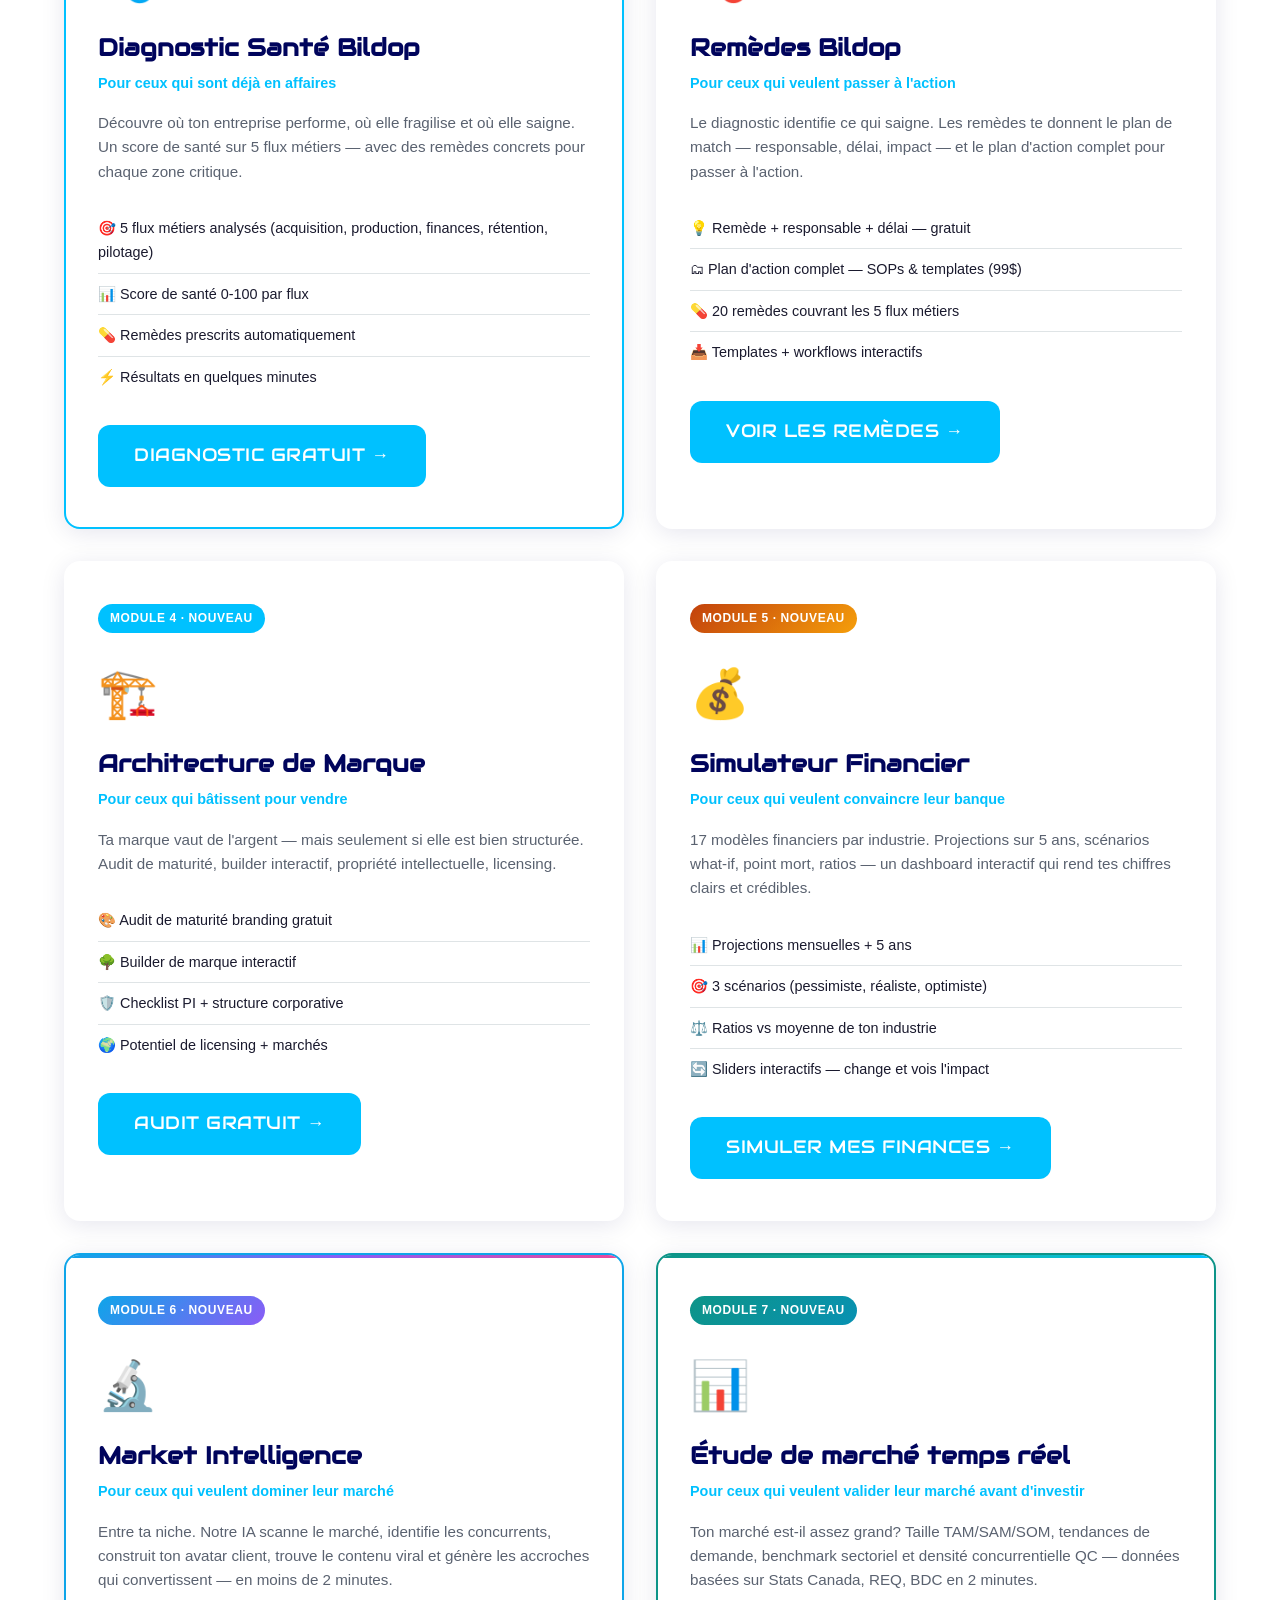
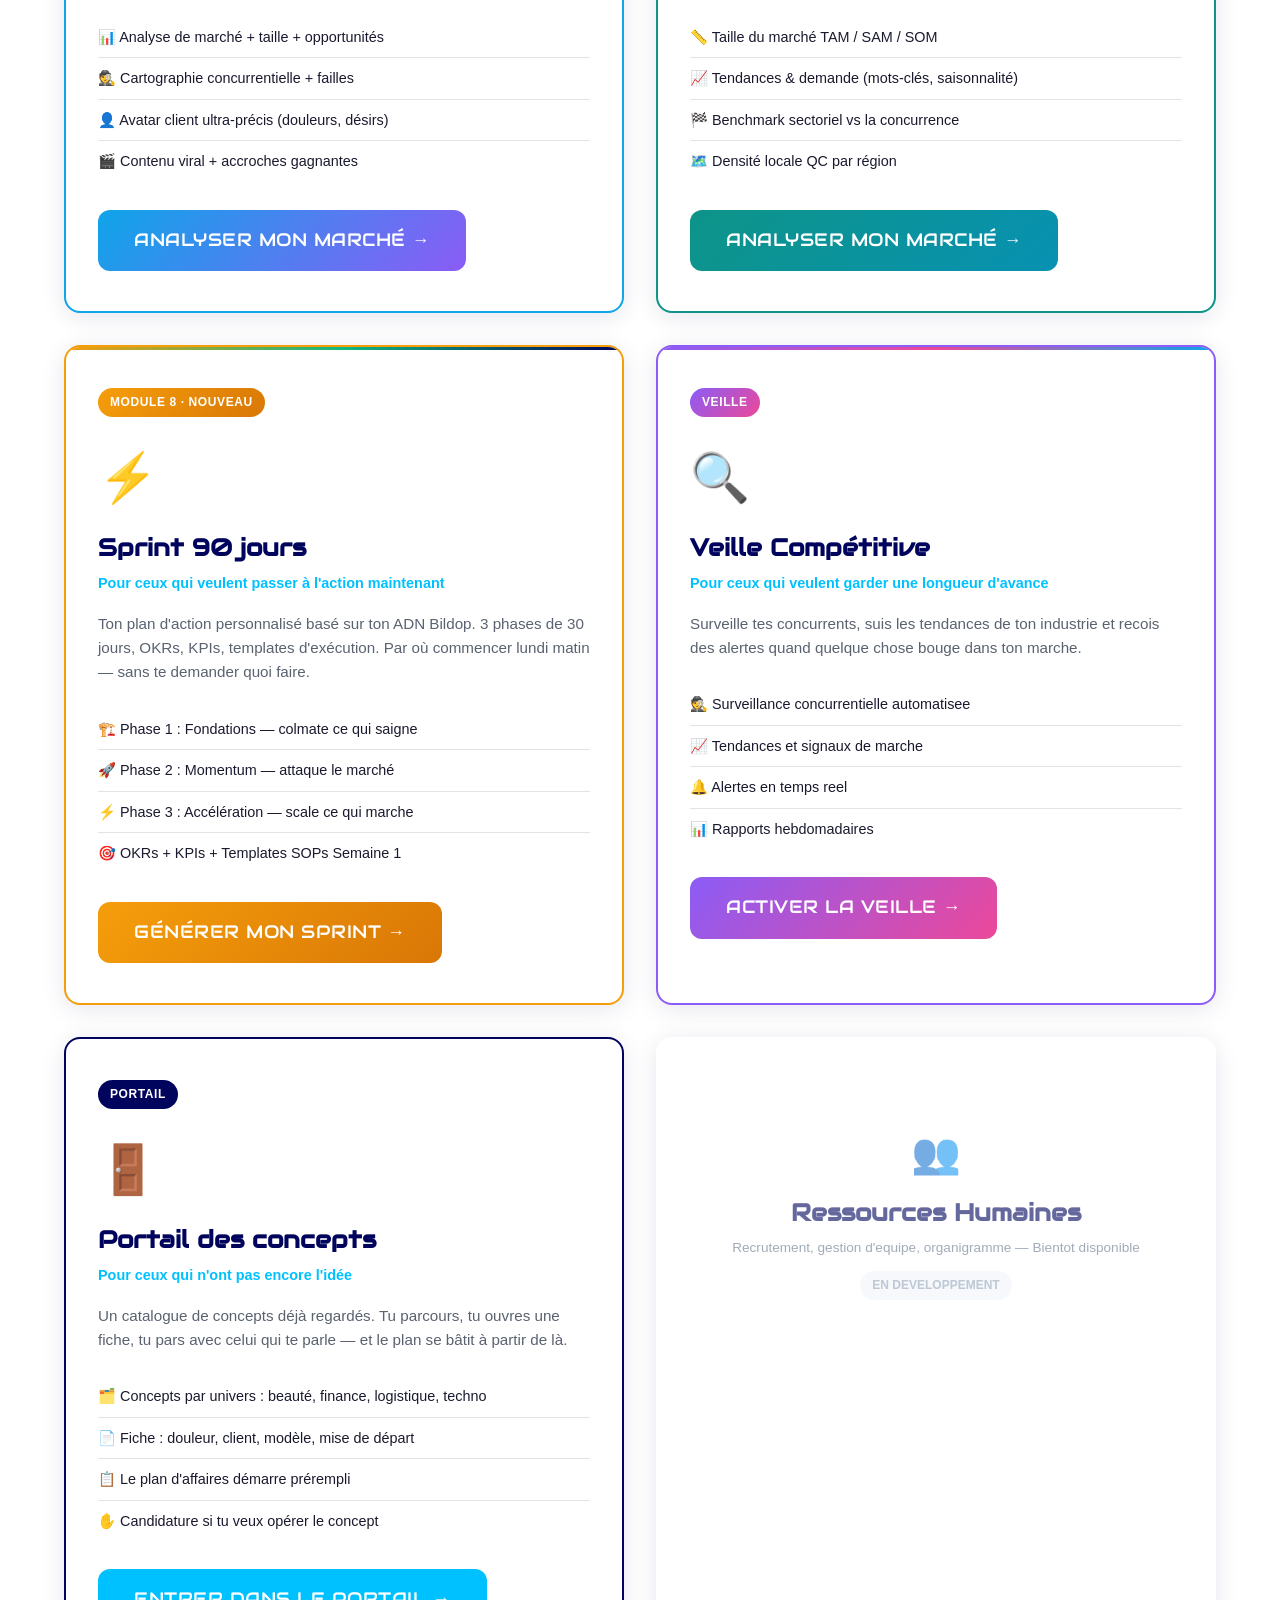
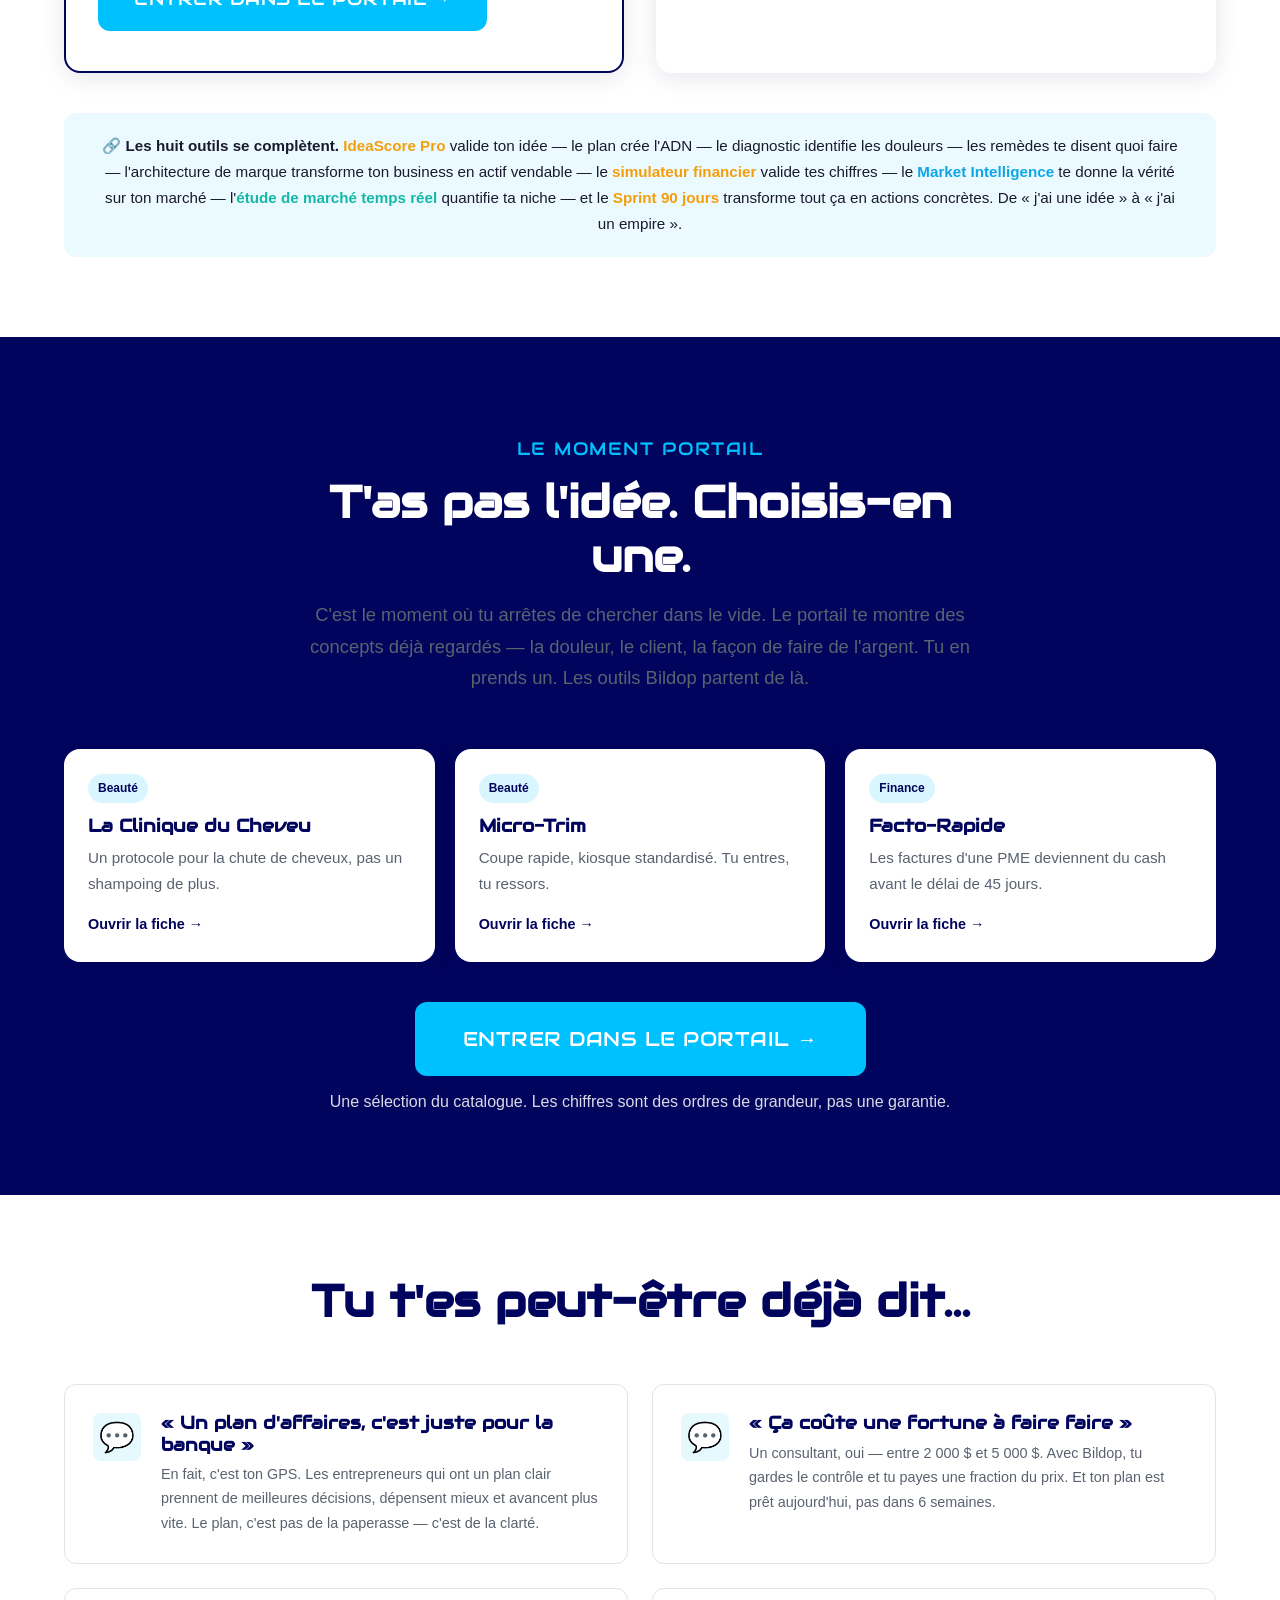
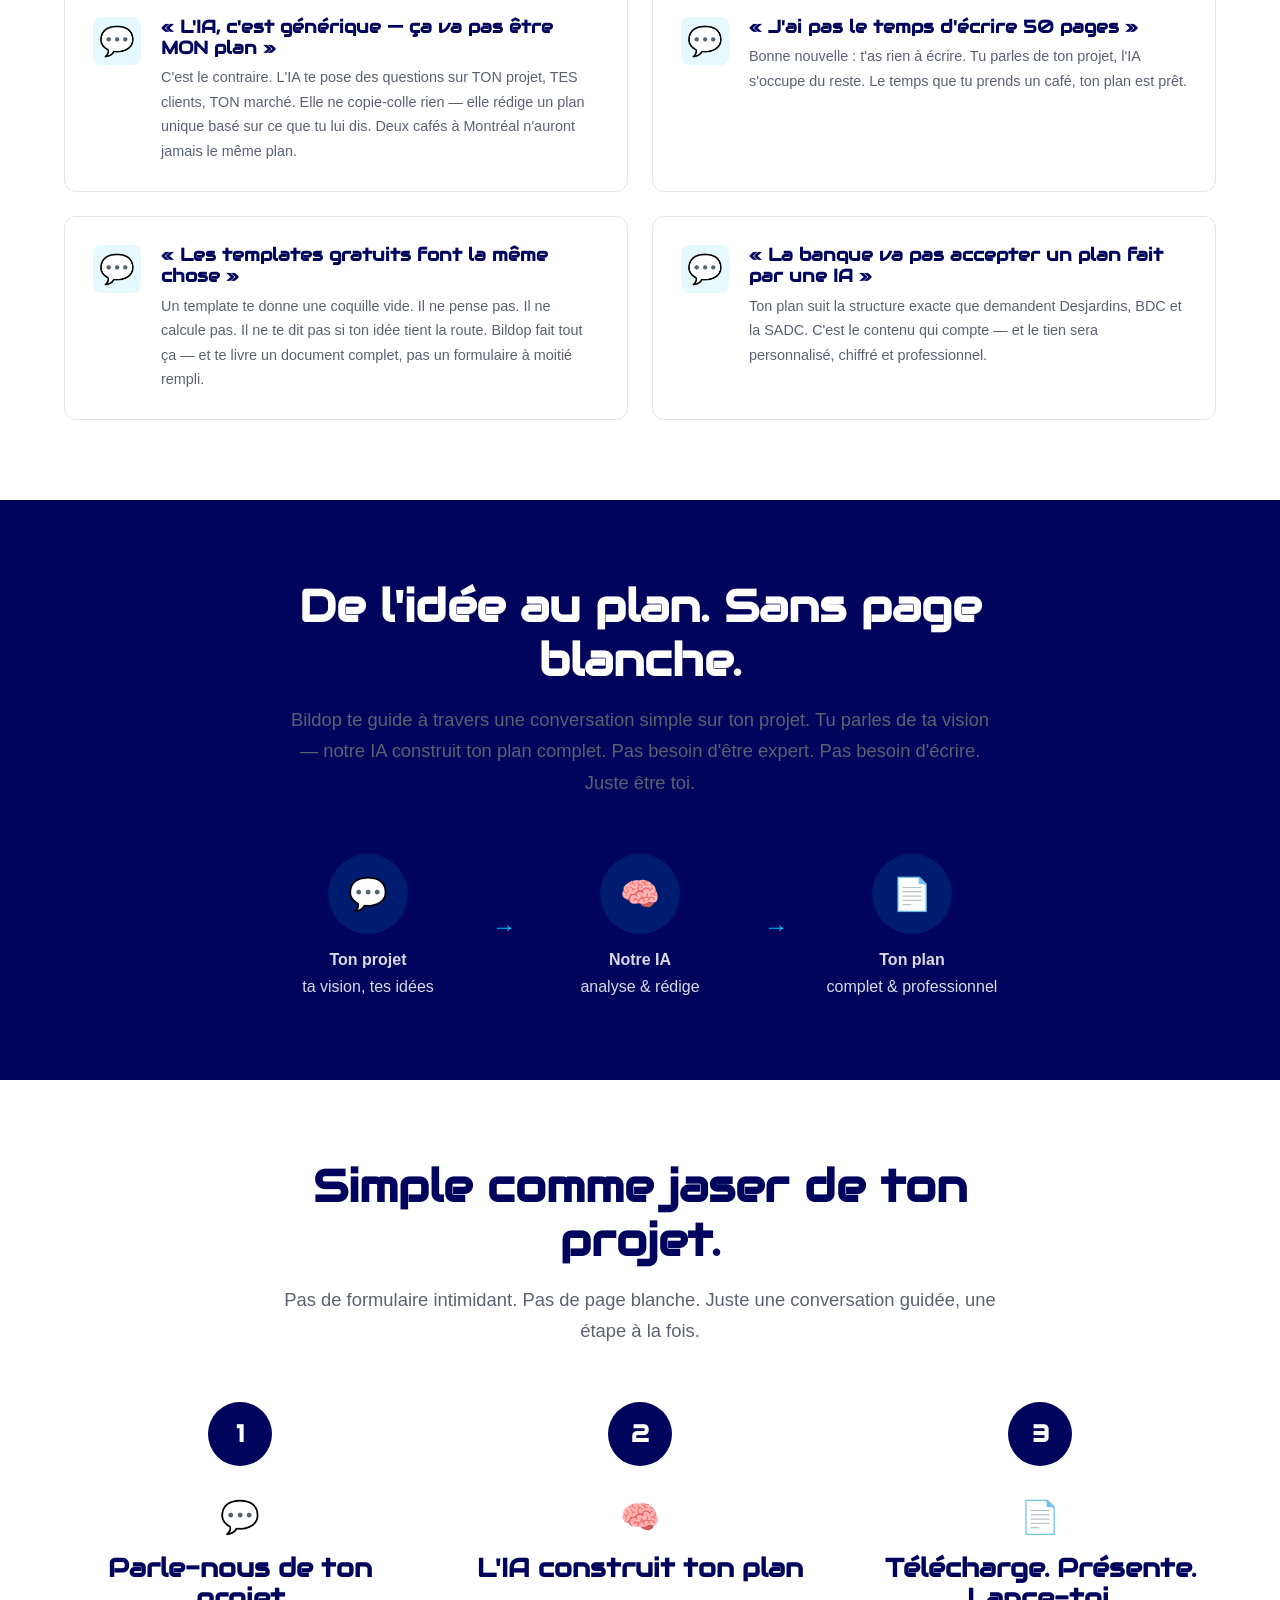
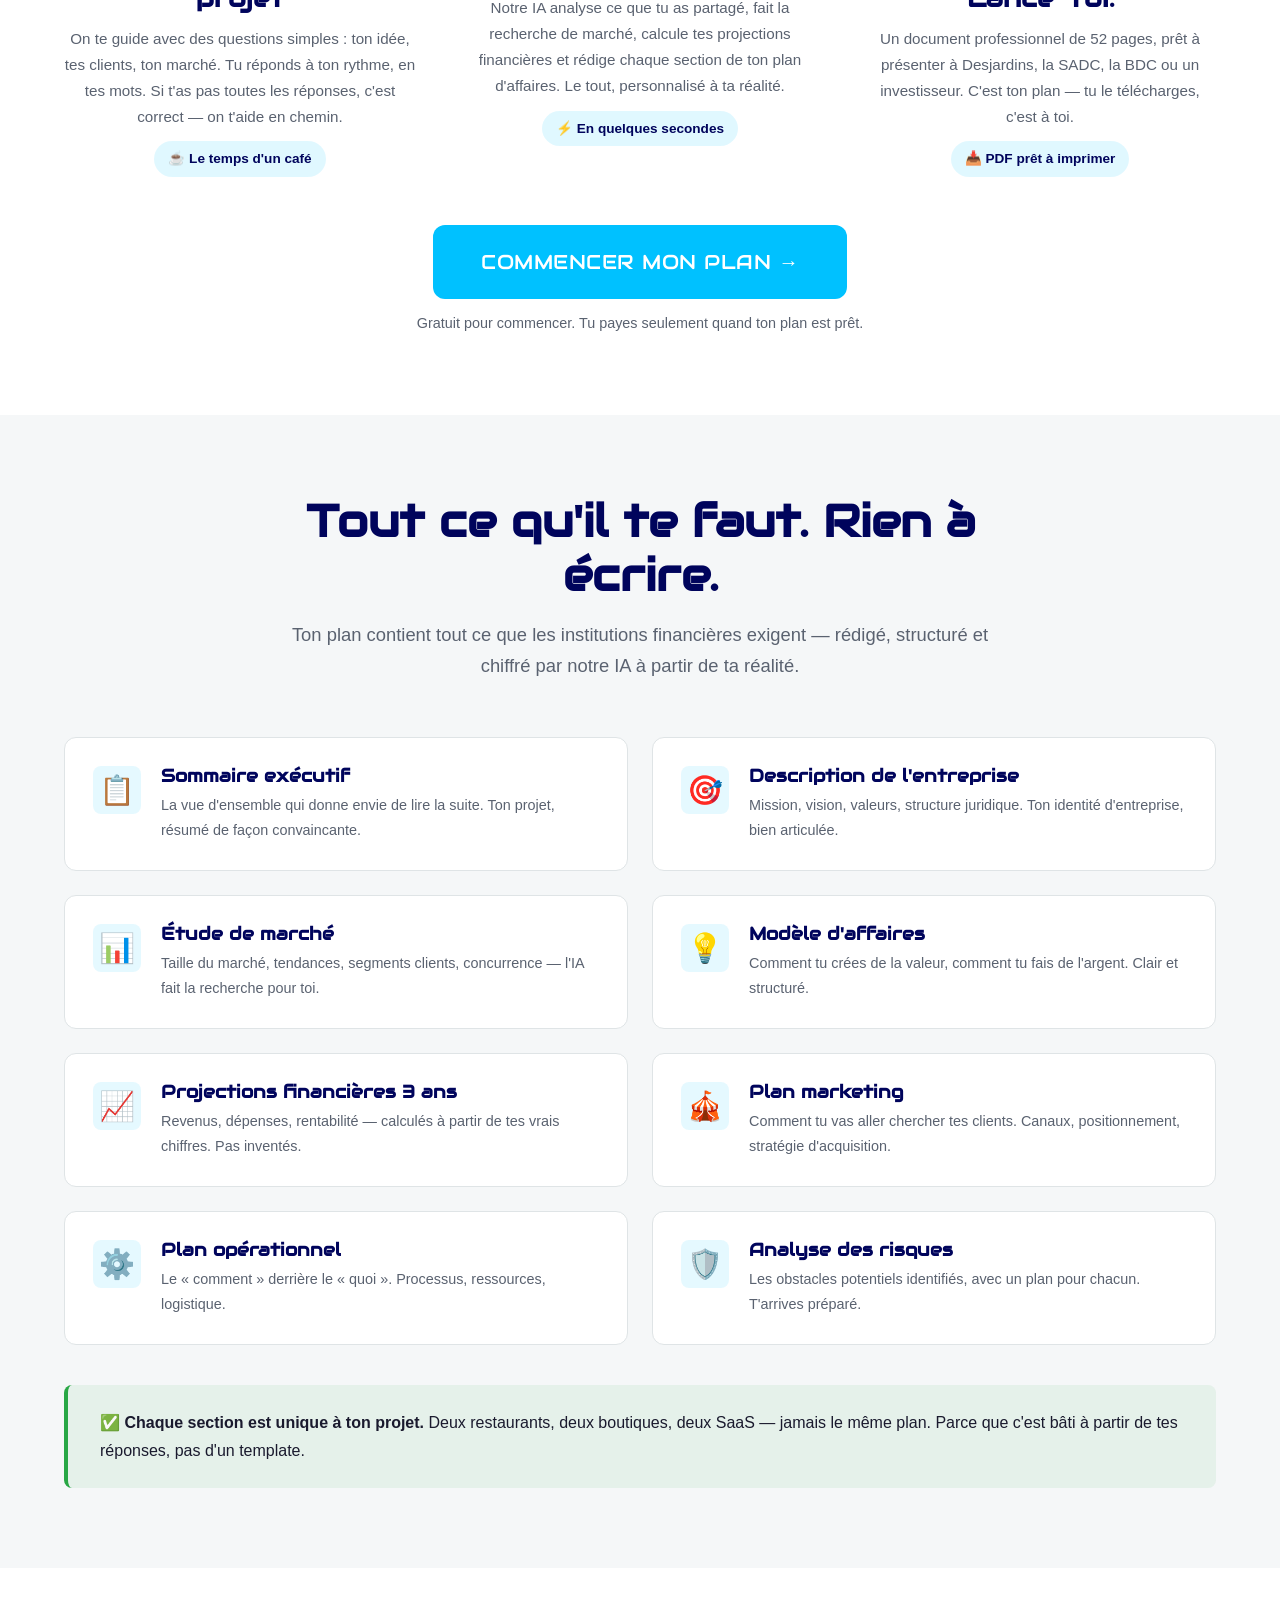
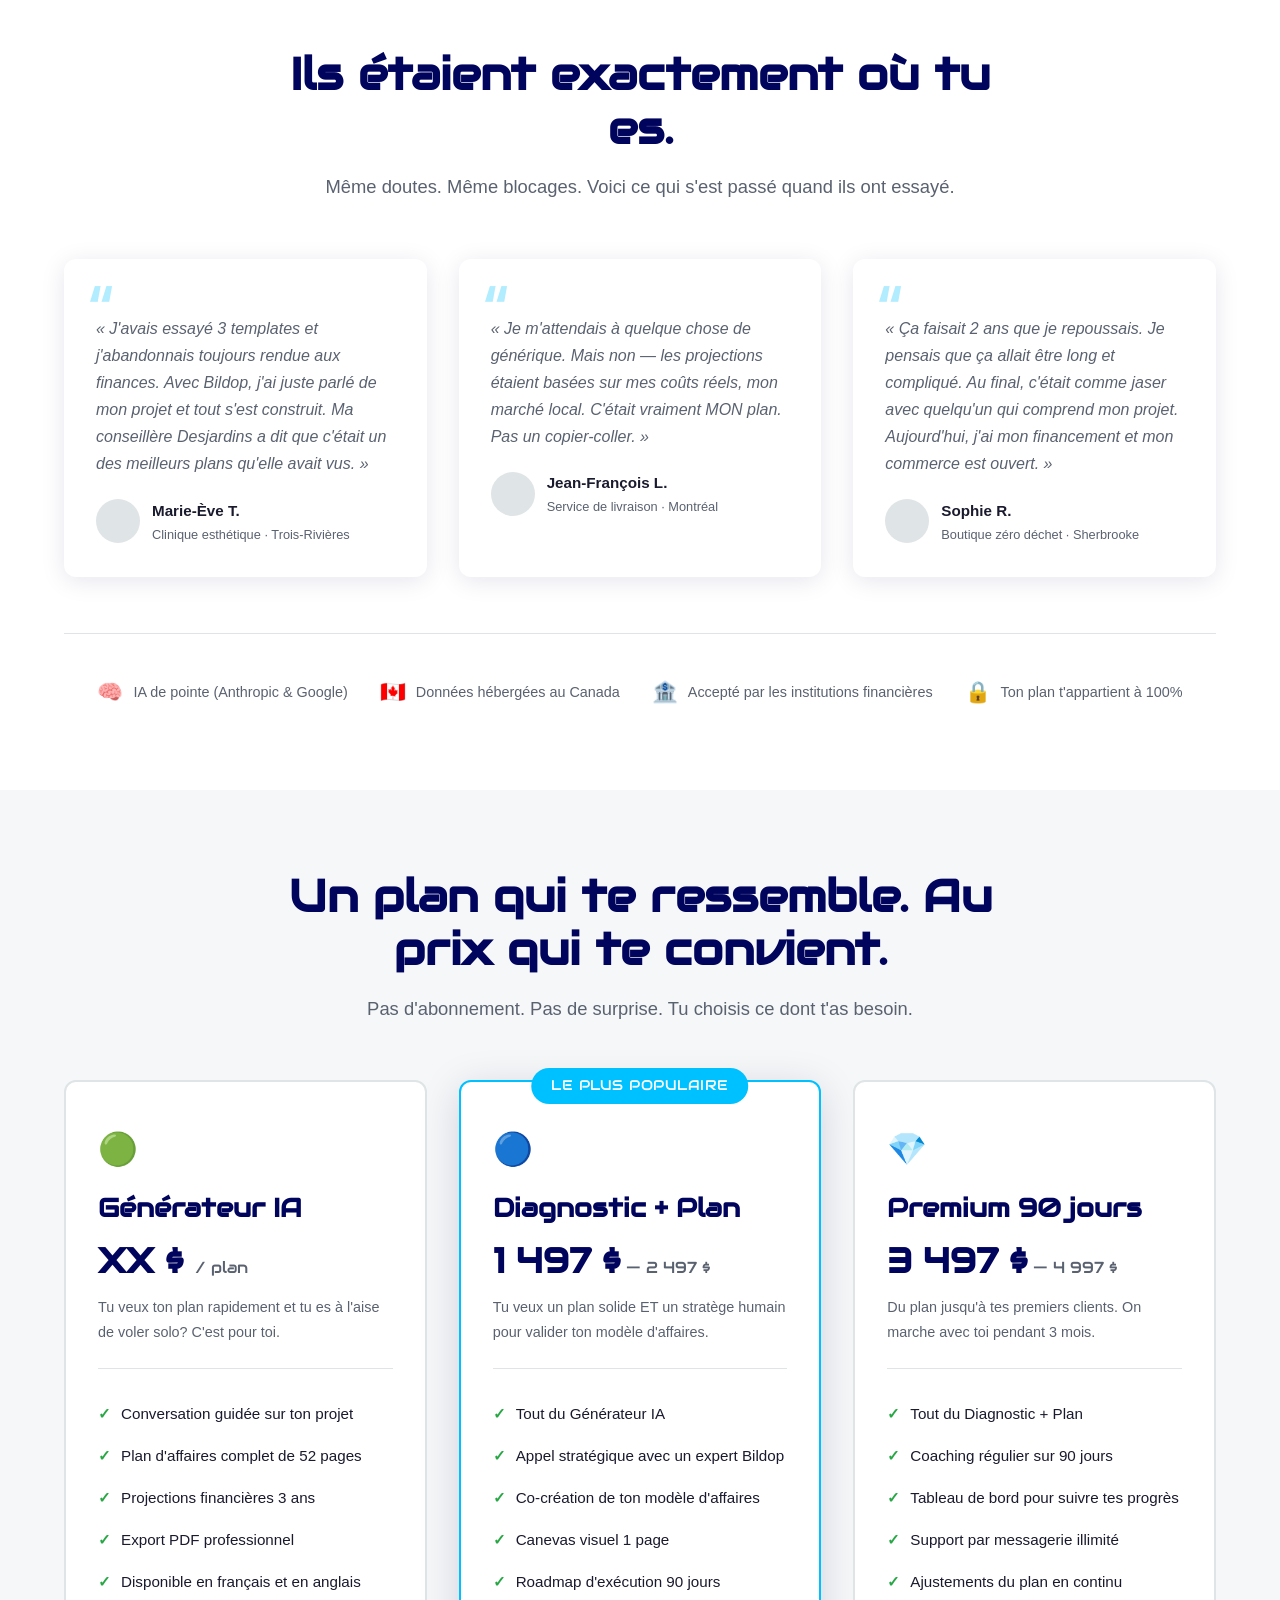
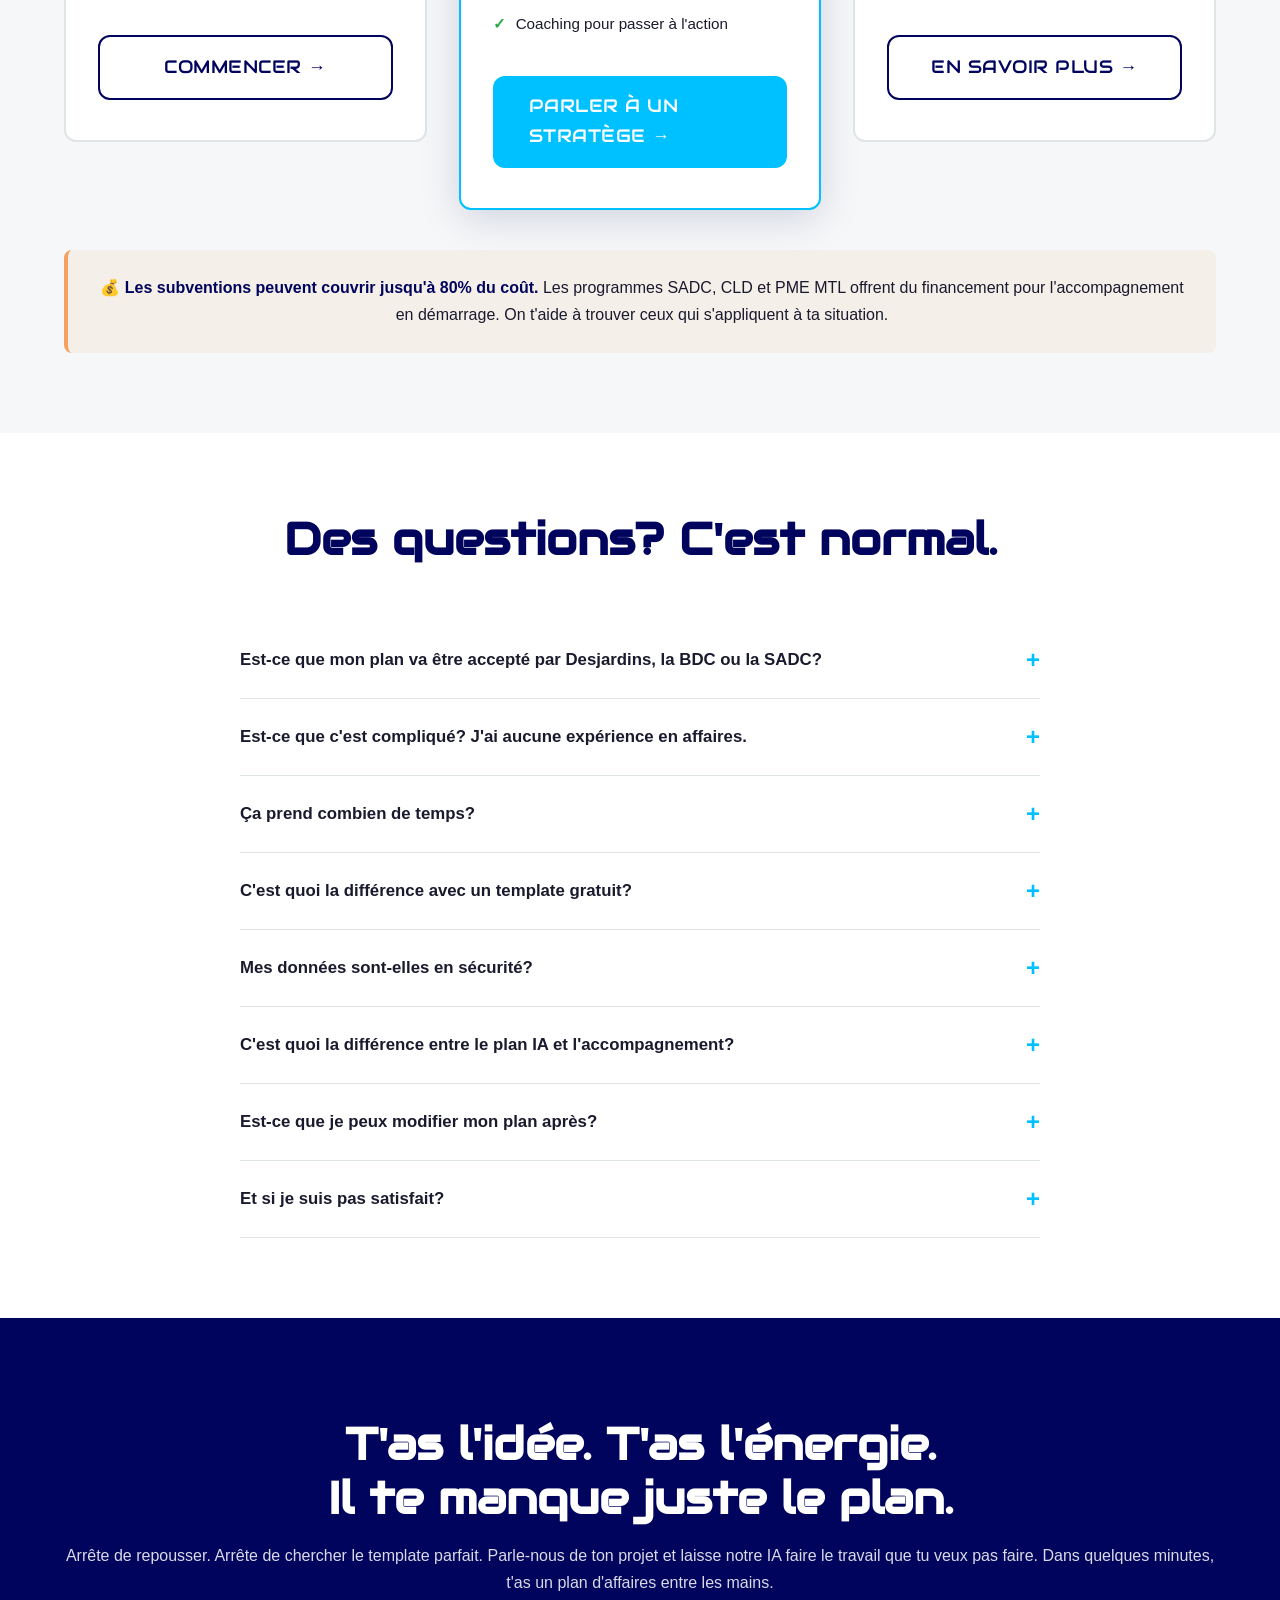
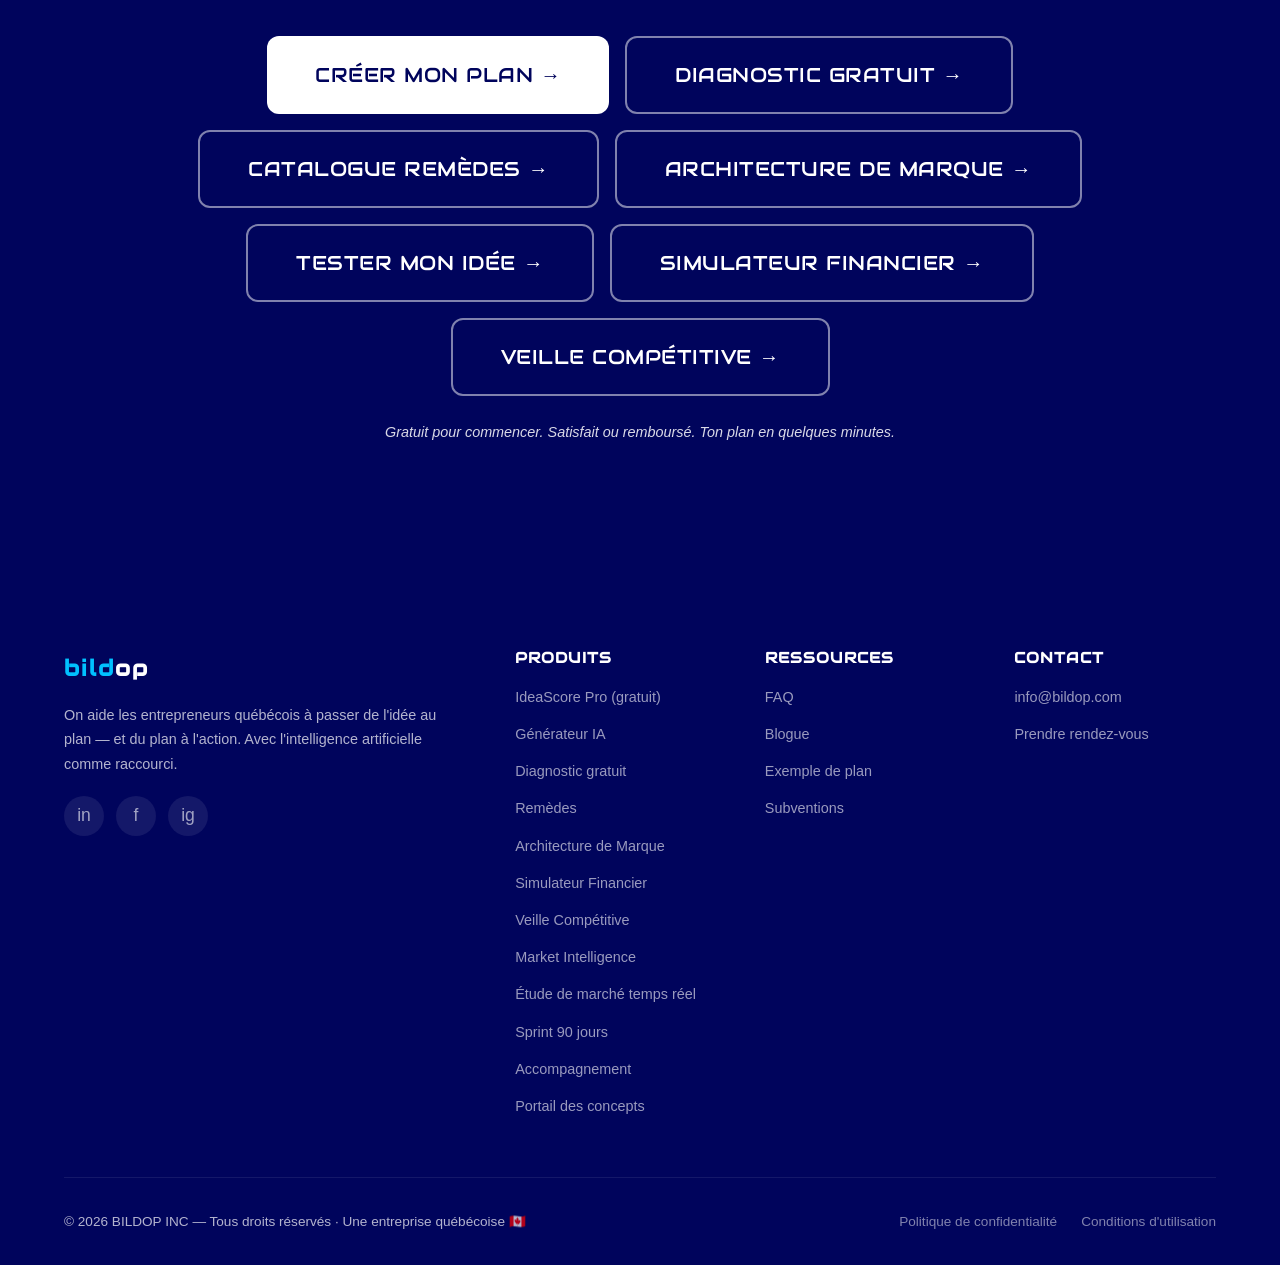
==== commit 88a018ba: "Ajoute le moment portail pour choisir un concept Les visiteurs sans idée ont une section sur l'accue" ====
--- a/index.html
+++ b/index.html
@@ -14,7 +14,7 @@
   <!-- Fonts -->
   <link rel="preconnect" href="https://fonts.googleapis.com">
   <link rel="preconnect" href="https://fonts.gstatic.com" crossorigin>
-  <link href="https://fonts.googleapis.com/css2?family=Audiowide&family=Open+Sans:wght@300;400;500;600;700&display=swap" rel="stylesheet">
+  <link href="https://fonts.googleapis.com/css2?family=Audiowide&display=swap" rel="stylesheet">
 
   <!-- Styles -->
   <link rel="stylesheet" href="css/style.css">
@@ -36,7 +36,7 @@
       font-size: 0.85rem;
       font-weight: 600;
       cursor: pointer;
-      font-family: var(--font-body);
+      font-family: 'Inter', sans-serif;
       color: #64748b;
     }
     .vp-tab:hover {
@@ -68,6 +68,7 @@
       <ul class="nav__links" id="navLinks">
         <li><a href="#pourquoi">Pourquoi Bildop</a></li>
         <li><a href="#modules">Nos outils</a></li>
+        <li><a href="#moment-portail">Portail</a></li>
         <li><a href="#comment-ca-marche">Comment ça marche</a></li>
         <li><a href="#tarifs">Tarifs</a></li>
         <li><a href="#faq">FAQ</a></li>
@@ -86,7 +87,7 @@
         <div class="hero__content">
           <div class="hero__badge">🇨🇦 Fait au Québec · Propulsé par IA</div>
           <h1>T'as l'idée.<br><span>On bâtit le plan.</span></h1>
-          <p class="hero__slogan" style="font-family: var(--font-heading);font-size:.85rem;color:var(--sky);letter-spacing:2px;text-transform:lowercase;margin-bottom:8px;">better planning, better performance</p>
+          <p class="hero__slogan" style="font-family:'Audiowide',sans-serif;font-size:.85rem;color:var(--sky);letter-spacing:2px;text-transform:lowercase;margin-bottom:8px;">better planning, better performance</p>
           <p class="hero__subtitle">Parle-nous de ton projet. Notre intelligence artificielle transforme ta vision en un plan d'affaires complet — ou diagnostique la santé de ton entreprise existante. Le tout en quelques minutes.</p>
           <div class="hero__actions">
             <a href="ideascore.html" class="btn btn--primary btn--large" style="background: linear-gradient(135deg, #f59e0b, #ef4444); border: none;">Tester mon idée gratuitement →</a>
@@ -394,11 +395,27 @@
           <a href="veille.html" class="btn btn--primary" style="background: linear-gradient(135deg, #8b5cf6, #ec4899); border: none;">Activer la veille →</a>
         </div>
 
+        <!-- Portail des concepts — CEO -->
+        <div class="module-card fade-up" data-vp-module="ceo" style="border: 2px solid #00045C;">
+          <div class="module-card__badge" style="background: #00045C;">Portail</div>
+          <div class="module-card__icon">🚪</div>
+          <h3>Portail des concepts</h3>
+          <p class="module-card__for">Pour ceux qui n'ont pas encore l'idée</p>
+          <p class="module-card__desc">Un catalogue de concepts déjà regardés. Tu parcours, tu ouvres une fiche, tu pars avec celui qui te parle — et le plan se bâtit à partir de là.</p>
+          <ul class="module-card__features">
+            <li>🗂️ Concepts par univers : beauté, finance, logistique, techno</li>
+            <li>📄 Fiche : douleur, client, modèle, mise de départ</li>
+            <li>📋 Le plan d'affaires démarre prérempli</li>
+            <li>✋ Candidature si tu veux opérer le concept</li>
+          </ul>
+          <a href="portail.html" class="btn btn--primary">Entrer dans le portail →</a>
+        </div>
+
         <!-- RH — BIENTOT DISPONIBLE -->
         <div class="module-card module-card--coming fade-up" data-vp-module="rh">
           <div style="text-align:center; padding: 40px 20px; opacity: .6;">
             <div style="font-size: 2.5rem; margin-bottom: 12px;">👥</div>
-            <h3 style="font-family: var(--font-heading); margin-bottom: 8px;">Ressources Humaines</h3>
+            <h3 style="font-family: 'Audiowide', sans-serif; margin-bottom: 8px;">Ressources Humaines</h3>
             <p style="font-size: 0.85rem; color: #64748b;">Recrutement, gestion d'equipe, organigramme — Bientot disponible</p>
             <span style="display: inline-block; margin-top: 12px; padding: 4px 12px; border-radius: 20px; background: #f1f5f9; font-size: 0.75rem; font-weight: 600; color: #94a3b8;">EN DEVELOPPEMENT</span>
           </div>
@@ -407,6 +424,41 @@
 
       <div class="modules-note fade-up">
         🔗 <strong>Les huit outils se complètent.</strong> <a href="ideascore.html" style="color: #f59e0b; font-weight: 600;">IdeaScore Pro</a> valide ton idée — le plan crée l'ADN — le diagnostic identifie les douleurs — les remèdes te disent quoi faire — l'architecture de marque transforme ton business en actif vendable — le <a href="financier.html" style="color: #f59e0b; font-weight: 600;">simulateur financier</a> valide tes chiffres — le <a href="market-intelligence.html" style="color: #0ea5e9; font-weight: 600;">Market Intelligence</a> te donne la vérité sur ton marché — l'<a href="marche-reel.html" style="color: #14b8a6; font-weight: 600;">étude de marché temps réel</a> quantifie ta niche — et le <a href="sprint.html" style="color: #f59e0b; font-weight: 600;">Sprint 90 jours</a> transforme tout ça en actions concrètes. De « j'ai une idée » à « j'ai un empire ».
+      </div>
+    </div>
+  </section>
+
+  <!-- ========== MOMENT PORTAIL ========== -->
+  <section class="section section--navy" id="moment-portail">
+    <div class="container">
+      <div class="section-header fade-up">
+        <p class="portail-kicker">Le moment portail</p>
+        <h2>T'as pas l'idée. Choisis-en une.</h2>
+        <p>C'est le moment où tu arrêtes de chercher dans le vide. Le portail te montre des concepts déjà regardés — la douleur, le client, la façon de faire de l'argent. Tu en prends un. Les outils Bildop partent de là.</p>
+      </div>
+      <div class="portail-moment__grid fade-up">
+        <a class="portail-moment__card" href="portail.html#clinique-cheveu">
+          <span class="portail-pill">Beauté</span>
+          <h3>La Clinique du Cheveu</h3>
+          <p>Un protocole pour la chute de cheveux, pas un shampoing de plus.</p>
+          <span class="portail-moment__go">Ouvrir la fiche →</span>
+        </a>
+        <a class="portail-moment__card" href="portail.html#micro-trim">
+          <span class="portail-pill">Beauté</span>
+          <h3>Micro-Trim</h3>
+          <p>Coupe rapide, kiosque standardisé. Tu entres, tu ressors.</p>
+          <span class="portail-moment__go">Ouvrir la fiche →</span>
+        </a>
+        <a class="portail-moment__card" href="portail.html#facto-rapide">
+          <span class="portail-pill">Finance</span>
+          <h3>Facto-Rapide</h3>
+          <p>Les factures d'une PME deviennent du cash avant le délai de 45 jours.</p>
+          <span class="portail-moment__go">Ouvrir la fiche →</span>
+        </a>
+      </div>
+      <div style="text-align: center; margin-top: 40px;" class="fade-up">
+        <a href="portail.html" class="btn btn--primary btn--large">Entrer dans le portail →</a>
+        <p style="margin-top: 12px;">Une sélection du catalogue. Les chiffres sont des ordres de grandeur, pas une garantie.</p>
       </div>
     </div>
   </section>
@@ -885,7 +937,7 @@
             <li><a href="marche-reel.html">Étude de marché temps réel</a></li>
             <li><a href="sprint.html">Sprint 90 jours</a></li>
             <li><a href="#tarifs">Accompagnement</a></li>
-            <li><a href="#">Catalogue 600+</a></li>
+            <li><a href="portail.html">Portail des concepts</a></li>
           </ul>
         </div>
         <div>
--- a/css/style.css
+++ b/css/style.css
@@ -1,15 +1,14 @@
 /* ============================================
-   BILDOP — Charte de marque UNIKUB
-   Palette officielle : #00C1FF · #00045C · #32047E · #951B81
-   Typographie officielle : Audiowide Regular + Lovelo Black
+   BILDOP.COM — Global Stylesheet
+   Brand: #00045C (navy) · #00C1FF (cyan) · #B3E8F5 (pale)
+   Complément: #32047E (violet) · #951B81 (magenta)
+   Typo: Audiowide (headings/logo) · Arial (body)
+   Charte officielle BILDOP par UNIKUB
    ============================================ */
-
-@import url('https://fonts.googleapis.com/css2?family=Audiowide&family=Open+Sans:wght@300;400;500;600;700&display=swap');
 
 /* --- CSS Variables --- */
 :root {
   --navy: #00045C;
-  --navy-deep: #000344;
   --sky: #00C1FF;
   --sky-hover: #009dd4;
   --pale: #B3E8F5;
@@ -18,13 +17,12 @@
   --gray-light: #dfe4e6;
   --gray-bg: #f5f7f8;
   --white: #ffffff;
-  --text-dark: #16162d;
+  --text-dark: #1a1a2e;
   --text-muted: #5a6270;
   --success: #28a745;
   --warning: #f4a261;
   --danger: #e63946;
   --font-heading: 'Audiowide', sans-serif;
-  --font-body: 'Lovelo', 'Open Sans', sans-serif;
   --slate: #5a6270;
   --gray-200: #e2e8f0;
   --gray: #dfe4e6;
@@ -50,7 +48,7 @@
 }
 
 body {
-  font-family: var(--font-body);
+  font-family: Arial, Helvetica, sans-serif;
   color: var(--text-dark);
   background: var(--white);
   line-height: 1.7;
@@ -58,7 +56,7 @@
 }
 
 h1, h2, h3, h4, h5, h6 {
-  font-family: var(--font-heading);
+  font-family: 'Audiowide', sans-serif;
   font-weight: 600;
   line-height: 1.2;
   color: var(--navy);
@@ -123,7 +121,7 @@
   gap: 8px;
   padding: 16px 36px;
   border-radius: var(--radius);
-  font-family: var(--font-heading);
+  font-family: 'Audiowide', sans-serif;
   font-size: 1.1rem;
   font-weight: 500;
   text-transform: uppercase;
@@ -189,7 +187,7 @@
   cursor: pointer;
   background: none;
   border: none;
-  font-family: var(--font-body);
+  font-family: Arial, Helvetica, sans-serif;
 }
 .btn-link:hover { color: var(--navy); }
 
@@ -221,7 +219,7 @@
 }
 
 .nav__logo {
-  font-family: var(--font-heading);
+  font-family: 'Audiowide', sans-serif;
   font-size: 1.6rem;
   font-weight: 700;
   color: var(--navy);
@@ -541,7 +539,7 @@
   border-radius: 50%;
   background: var(--navy);
   color: var(--white);
-  font-family: var(--font-heading);
+  font-family: 'Audiowide', sans-serif;
   font-size: 1.5rem;
   font-weight: 700;
   display: flex;
@@ -640,7 +638,7 @@
 }
 .testimonial::before {
   content: '\201C';
-  font-family: var(--font-heading);
+  font-family: 'Audiowide', sans-serif;
   font-size: 4rem;
   color: var(--sky);
   opacity: 0.3;
@@ -735,7 +733,7 @@
   color: var(--white);
   padding: 6px 20px;
   border-radius: 100px;
-  font-family: var(--font-heading);
+  font-family: 'Audiowide', sans-serif;
   font-size: 0.85rem;
   font-weight: 500;
   text-transform: uppercase;
@@ -753,7 +751,7 @@
 }
 
 .pricing-card__price {
-  font-family: var(--font-heading);
+  font-family: 'Audiowide', sans-serif;
   font-size: 2.2rem;
   font-weight: 700;
   color: var(--navy);
@@ -825,7 +823,7 @@
   background: none;
   border: none;
   cursor: pointer;
-  font-family: var(--font-body);
+  font-family: Arial, Helvetica, sans-serif;
   font-size: 1.05rem;
   font-weight: 600;
   color: var(--text-dark);
@@ -895,7 +893,7 @@
 }
 
 .footer__brand {
-  font-family: var(--font-heading);
+  font-family: 'Audiowide', sans-serif;
   font-size: 1.4rem;
   font-weight: 700;
   color: var(--white);
@@ -1102,7 +1100,7 @@
 }
 
 .question-card__number {
-  font-family: var(--font-heading);
+  font-family: 'Audiowide', sans-serif;
   font-size: 0.9rem;
   color: var(--text-muted);
   margin-bottom: 8px;
@@ -1140,7 +1138,7 @@
   padding: 14px 18px;
   border: 2px solid var(--gray-light);
   border-radius: var(--radius-sm);
-  font-family: var(--font-body);
+  font-family: Arial, Helvetica, sans-serif;
   font-size: 1rem;
   color: var(--text-dark);
   transition: var(--transition);
@@ -1996,7 +1994,7 @@
   margin-bottom: 16px;
 }
 .marque-intro h1 {
-  font-family: var(--font-heading);
+  font-family: 'Audiowide', sans-serif;
   font-size: 2.2rem;
   color: var(--navy);
   margin-bottom: 12px;
@@ -2012,7 +2010,7 @@
   margin: 32px 0;
 }
 .marque-intro__why h3 {
-  font-family: var(--font-heading);
+  font-family: 'Audiowide', sans-serif;
   color: var(--navy);
   margin-bottom: 16px;
   text-align: center;
@@ -2158,7 +2156,7 @@
   font-weight: 600;
 }
 .marque-audit__question {
-  font-family: var(--font-heading);
+  font-family: 'Audiowide', sans-serif;
   font-size: 1.5rem;
   color: var(--navy);
   margin: 20px 0 28px;
@@ -2226,7 +2224,7 @@
   flex-shrink: 0;
 }
 .marque-results__score-value {
-  font-family: var(--font-heading);
+  font-family: 'Audiowide', sans-serif;
   font-size: 2.2rem;
   font-weight: 700;
   line-height: 1;
@@ -2236,7 +2234,7 @@
   color: var(--text-muted);
 }
 .marque-results__header h1 {
-  font-family: var(--font-heading);
+  font-family: 'Audiowide', sans-serif;
   font-size: 1.6rem;
   color: var(--navy);
   margin-bottom: 8px;
@@ -2260,7 +2258,7 @@
   margin: 32px 0;
 }
 .marque-results__dimensions h2 {
-  font-family: var(--font-heading);
+  font-family: 'Audiowide', sans-serif;
   color: var(--navy);
   margin-bottom: 16px;
 }
@@ -2279,7 +2277,7 @@
   font-weight: 600;
 }
 .marque-result__dim-score {
-  font-family: var(--font-heading);
+  font-family: 'Audiowide', sans-serif;
   font-size: 1.1rem;
 }
 .marque-result__dim-rec {
@@ -2294,7 +2292,7 @@
   text-align: center;
 }
 .marque-results__cta h2 {
-  font-family: var(--font-heading);
+  font-family: 'Audiowide', sans-serif;
   color: var(--navy);
   margin-bottom: 12px;
 }
@@ -2382,13 +2380,13 @@
   min-height: 400px;
 }
 .marque-builder__content h2 {
-  font-family: var(--font-heading);
+  font-family: 'Audiowide', sans-serif;
   color: var(--navy);
   font-size: 1.5rem;
   margin-bottom: 8px;
 }
 .marque-builder__content h3 {
-  font-family: var(--font-heading);
+  font-family: 'Audiowide', sans-serif;
   color: var(--navy);
   margin: 20px 0 12px;
 }
@@ -2423,7 +2421,7 @@
   border: 2px solid #e0e0e0;
   border-radius: 10px;
   font-size: 0.95rem;
-  font-family: var(--font-body);
+  font-family: Arial, Helvetica, sans-serif;
   transition: border-color 0.2s;
 }
 .marque-form__field input:focus,
@@ -2513,7 +2511,7 @@
   color: white;
   padding: 14px 28px;
   border-radius: 12px;
-  font-family: var(--font-heading);
+  font-family: 'Audiowide', sans-serif;
   font-size: 1.2rem;
   font-weight: 600;
 }
@@ -2678,7 +2676,7 @@
   padding: 40px 0;
 }
 .marque-builder-results h1 {
-  font-family: var(--font-heading);
+  font-family: 'Audiowide', sans-serif;
   color: var(--navy);
   text-align: center;
   margin-bottom: 24px;
@@ -2697,7 +2695,7 @@
   border: 1px solid #f0f0f0;
 }
 .marque-builder-results__card h3 {
-  font-family: var(--font-heading);
+  font-family: 'Audiowide', sans-serif;
   color: var(--navy);
   margin-bottom: 12px;
 }
@@ -2709,7 +2707,7 @@
   margin: 32px 0;
 }
 .marque-builder-results__actions h2 {
-  font-family: var(--font-heading);
+  font-family: 'Audiowide', sans-serif;
   color: var(--navy);
   margin-bottom: 16px;
 }
@@ -2766,7 +2764,7 @@
   margin-bottom: 16px;
 }
 .veille-intro__header h1 {
-  font-family: var(--font-heading);
+  font-family: 'Audiowide', sans-serif;
   font-size: clamp(2rem, 4vw, 2.8rem);
   color: var(--navy);
   margin-bottom: 12px;
@@ -2801,7 +2799,7 @@
   font-weight: 600;
   cursor: pointer;
   transition: var(--transition);
-  font-family: var(--font-body);
+  font-family: Arial, Helvetica, sans-serif;
 }
 .veille-search__tab--active {
   border-color: var(--navy);
@@ -2818,7 +2816,7 @@
   border: 2px solid var(--gray-light);
   border-radius: var(--radius-sm);
   font-size: 1.05rem;
-  font-family: var(--font-body);
+  font-family: Arial, Helvetica, sans-serif;
   transition: var(--transition);
 }
 .veille-search__input:focus {
@@ -2836,7 +2834,7 @@
   font-weight: 600;
   cursor: pointer;
   transition: var(--transition);
-  font-family: var(--font-body);
+  font-family: Arial, Helvetica, sans-serif;
   white-space: nowrap;
 }
 .veille-search__btn:hover {
@@ -2893,7 +2891,7 @@
   font-size: 0.95rem;
   font-weight: 600;
   cursor: pointer;
-  font-family: var(--font-body);
+  font-family: Arial, Helvetica, sans-serif;
   transition: var(--transition);
 }
 .veille-link-btn:hover {
@@ -2969,7 +2967,7 @@
   border-bottom: 1px solid var(--gray-light);
 }
 .veille-results__header h1 {
-  font-family: var(--font-heading);
+  font-family: 'Audiowide', sans-serif;
   font-size: 2rem;
   color: var(--navy);
   margin-bottom: 4px;
@@ -3004,7 +3002,7 @@
 }
 .veille-score-bar__label strong {
   font-size: 1.4rem;
-  font-family: var(--font-heading);
+  font-family: 'Audiowide', sans-serif;
 }
 .veille-score-bar__track {
   height: 12px;
@@ -3042,7 +3040,7 @@
   border-radius: var(--radius-sm);
   white-space: nowrap;
   transition: var(--transition);
-  font-family: var(--font-body);
+  font-family: Arial, Helvetica, sans-serif;
 }
 .veille-tabs__tab:hover {
   background: var(--gray-bg);
@@ -3087,7 +3085,7 @@
   margin-bottom: 32px;
 }
 .veille-swot h3 {
-  font-family: var(--font-heading);
+  font-family: 'Audiowide', sans-serif;
   font-size: 1.3rem;
   margin-bottom: 16px;
 }
@@ -3102,7 +3100,7 @@
   border: 2px solid;
 }
 .veille-swot__card h4 {
-  font-family: var(--font-heading);
+  font-family: 'Audiowide', sans-serif;
   font-size: 1rem;
   margin-bottom: 12px;
 }
@@ -3147,7 +3145,7 @@
   margin-bottom: 32px;
 }
 .veille-recommendations h3 {
-  font-family: var(--font-heading);
+  font-family: 'Audiowide', sans-serif;
   font-size: 1.3rem;
   margin-bottom: 16px;
 }
@@ -3229,7 +3227,7 @@
   padding: 40px 0 0;
 }
 .veille-history__header h2 {
-  font-family: var(--font-heading);
+  font-family: 'Audiowide', sans-serif;
 }
 .veille-history__item {
   display: flex;
@@ -3316,7 +3314,7 @@
   margin-bottom: 24px;
 }
 .veille-comparison__header h3 {
-  font-family: var(--font-heading);
+  font-family: 'Audiowide', sans-serif;
   font-size: 1.4rem;
   color: var(--navy);
   margin-bottom: 4px;
@@ -3340,7 +3338,7 @@
   border: 2px solid;
 }
 .veille-comparison__card h4 {
-  font-family: var(--font-heading);
+  font-family: 'Audiowide', sans-serif;
   font-size: 1.1rem;
   margin-bottom: 8px;
 }
@@ -3387,7 +3385,7 @@
   display: flex;
   align-items: center;
   justify-content: center;
-  font-family: var(--font-heading);
+  font-family: 'Audiowide', sans-serif;
   font-size: 1.4rem;
   font-weight: 700;
   color: var(--navy);
@@ -3450,7 +3448,7 @@
   border: 1px solid var(--gray-light);
 }
 .veille-ceo h4 {
-  font-family: var(--font-heading);
+  font-family: 'Audiowide', sans-serif;
   font-size: 1.1rem;
   color: var(--navy);
   margin-bottom: 20px;
@@ -4904,17 +4902,314 @@
   .is-dash-kpis { grid-template-columns: 1fr 1fr; }
 }
 
-
-/* --- Official BILDOP/UNIKUB brand alignment --- */
-:root {
-  --brand-blue-1: #00C1FF;
-  --brand-blue-2: #00045C;
-  --brand-complement-1: #32047E;
-  --brand-complement-2: #951B81;
-}
-
-.btn-primary, .button-primary, .cta-primary { background: var(--brand-blue-2); color: var(--white); }
-.btn-primary:hover, .button-primary:hover, .cta-primary:hover { background: var(--brand-complement-1); }
-.btn-secondary, .button-secondary, .cta-secondary { background: var(--brand-blue-1); color: var(--brand-blue-2); }
-a { color: var(--brand-blue-2); }
-a:hover { color: var(--brand-complement-2); }
+/* --- Moment portail (accueil) --- */
+.portail-kicker {
+  font-family: var(--font-heading);
+  letter-spacing: 0.08em;
+  text-transform: uppercase;
+  color: var(--sky);
+  font-size: 0.8rem;
+  margin-bottom: 12px;
+}
+.section--navy .portail-kicker { color: var(--sky); }
+.portail-moment__grid {
+  display: grid;
+  grid-template-columns: repeat(3, 1fr);
+  gap: 20px;
+}
+.portail-moment__card {
+  display: block;
+  background: var(--white);
+  color: var(--text-dark);
+  border-radius: 16px;
+  padding: 24px;
+  text-decoration: none;
+  box-shadow: var(--shadow);
+  min-height: 100%;
+}
+.portail-moment__card:hover {
+  transform: translateY(-3px);
+  color: var(--text-dark);
+}
+.portail-moment__card h3 {
+  font-family: var(--font-heading);
+  color: var(--navy);
+  font-size: 1.15rem;
+  margin: 12px 0 8px;
+}
+.portail-moment__card p {
+  color: var(--text-muted);
+  font-size: 0.95rem;
+  margin: 0;
+}
+.portail-moment__go {
+  display: inline-block;
+  margin-top: 16px;
+  color: var(--navy);
+  font-weight: 700;
+  font-size: 0.9rem;
+}
+
+/* --- Page portail --- */
+.visually-hidden {
+  position: absolute;
+  width: 1px;
+  height: 1px;
+  padding: 0;
+  margin: -1px;
+  overflow: hidden;
+  clip: rect(0, 0, 0, 0);
+  white-space: nowrap;
+  border: 0;
+}
+.portail-page { background: var(--gray-bg); }
+.portail-hero {
+  background: var(--navy);
+  color: var(--white);
+  padding: 120px 0 40px;
+}
+.portail-hero h1 {
+  font-family: var(--font-heading);
+  font-size: clamp(1.8rem, 4vw, 2.8rem);
+  color: var(--white);
+  margin-bottom: 12px;
+}
+.portail-hero__lead {
+  max-width: 680px;
+  color: rgba(255,255,255,0.85);
+  font-size: 1.05rem;
+  margin-bottom: 24px;
+}
+.portail-hero__lead a { color: var(--sky); }
+.portail-search input {
+  width: 100%;
+  max-width: 640px;
+  border: none;
+  border-radius: 12px;
+  padding: 16px 18px;
+  font-size: 1rem;
+  font-family: inherit;
+  color: var(--navy);
+}
+.portail-search input:focus {
+  outline: 3px solid var(--sky);
+}
+.portail-filters {
+  display: flex;
+  flex-wrap: wrap;
+  gap: 8px;
+  margin-top: 16px;
+}
+.portail-chip {
+  border: 1px solid rgba(255,255,255,0.35);
+  background: transparent;
+  color: var(--white);
+  border-radius: 999px;
+  padding: 8px 14px;
+  font-weight: 600;
+  cursor: pointer;
+  font-family: inherit;
+}
+.portail-chip.is-active,
+.portail-chip:hover {
+  background: var(--white);
+  color: var(--navy);
+  border-color: var(--white);
+}
+.portail-main { padding-top: 32px; }
+.portail-count {
+  color: var(--text-muted);
+  margin-bottom: 16px;
+  font-weight: 600;
+}
+.portail-grid {
+  display: grid;
+  grid-template-columns: repeat(auto-fill, minmax(260px, 1fr));
+  gap: 16px;
+}
+.portail-card {
+  background: var(--white);
+  border-radius: 16px;
+  padding: 22px;
+  box-shadow: var(--shadow);
+  border: 2px solid transparent;
+  display: flex;
+  flex-direction: column;
+  cursor: pointer;
+}
+.portail-card:hover { border-color: var(--sky); }
+.portail-card__meta {
+  display: flex;
+  justify-content: space-between;
+  gap: 8px;
+  align-items: center;
+  margin-bottom: 12px;
+}
+.portail-card__type {
+  font-size: 0.8rem;
+  color: var(--text-muted);
+}
+.portail-card h3 {
+  font-family: var(--font-heading);
+  color: var(--navy);
+  font-size: 1.15rem;
+  margin-bottom: 8px;
+}
+.portail-card p {
+  color: var(--text-muted);
+  font-size: 0.95rem;
+  flex: 1;
+}
+.portail-card__open {
+  margin-top: 16px;
+  align-self: flex-start;
+  background: none;
+  border: none;
+  color: var(--navy);
+  font-weight: 700;
+  cursor: pointer;
+  padding: 0;
+  font-family: inherit;
+}
+.portail-pill {
+  display: inline-block;
+  background: rgba(0, 193, 255, 0.15);
+  color: var(--navy);
+  border-radius: 999px;
+  padding: 4px 10px;
+  font-size: 0.75rem;
+  font-weight: 700;
+}
+.portail-hero .portail-kicker { color: var(--sky); }
+.portail-empty {
+  margin-top: 24px;
+  padding: 20px;
+  background: var(--white);
+  border-radius: 12px;
+}
+.portail-footnote {
+  margin-top: 28px;
+  font-size: 0.85rem;
+  color: var(--text-muted);
+  max-width: 760px;
+}
+body.portail-lock { overflow: hidden; }
+.portail-dialog {
+  position: fixed;
+  inset: 0;
+  background: rgba(0, 4, 92, 0.55);
+  z-index: 1200;
+  display: flex;
+  justify-content: flex-end;
+}
+.portail-dialog[hidden] { display: none; }
+.portail-fiche {
+  background: var(--white);
+  width: min(520px, 100%);
+  height: 100%;
+  overflow: auto;
+  padding: 28px 24px 48px;
+  box-shadow: var(--shadow-lg);
+}
+.portail-fiche__head {
+  display: flex;
+  justify-content: space-between;
+  gap: 12px;
+  align-items: flex-start;
+}
+.portail-fiche h2 {
+  font-family: var(--font-heading);
+  color: var(--navy);
+  font-size: 1.6rem;
+  margin-top: 10px;
+}
+.portail-fiche__type { color: var(--text-muted); margin-top: 4px; }
+.portail-fiche__close {
+  border: none;
+  background: var(--gray-bg);
+  width: 40px;
+  height: 40px;
+  border-radius: 999px;
+  font-size: 1.5rem;
+  line-height: 1;
+  cursor: pointer;
+  color: var(--navy);
+}
+.portail-fiche__pitch {
+  margin: 16px 0;
+  font-size: 1.05rem;
+  color: var(--text-dark);
+}
+.portail-fiche__block { margin-bottom: 16px; }
+.portail-fiche__block h3,
+.portail-form h3 {
+  font-family: var(--font-heading);
+  font-size: 0.95rem;
+  color: var(--navy);
+  margin-bottom: 6px;
+}
+.portail-fiche__block p { color: var(--text-dark); }
+.portail-fiche__facts {
+  background: var(--gray-bg);
+  border-radius: 12px;
+  padding: 12px 14px;
+  margin: 8px 0 16px;
+}
+.portail-fiche__row { margin-bottom: 10px; }
+.portail-fiche__row span {
+  display: block;
+  font-size: 0.75rem;
+  font-weight: 700;
+  letter-spacing: 0.04em;
+  text-transform: uppercase;
+  color: var(--text-muted);
+}
+.portail-fiche__note,
+.portail-form > p {
+  font-size: 0.85rem;
+  color: var(--text-muted);
+  margin-bottom: 16px;
+}
+.portail-fiche__actions {
+  display: flex;
+  flex-wrap: wrap;
+  gap: 10px;
+  margin-bottom: 16px;
+}
+.portail-fiche__actions .btn {
+  font-size: 0.85rem;
+  padding: 12px 16px;
+}
+.portail-form {
+  border-top: 1px solid var(--gray-light);
+  padding-top: 16px;
+}
+.portail-form[hidden] { display: none; }
+.portail-form label {
+  display: block;
+  font-weight: 600;
+  color: var(--navy);
+  margin-bottom: 12px;
+  font-size: 0.9rem;
+}
+.portail-form input,
+.portail-form textarea {
+  display: block;
+  width: 100%;
+  margin-top: 6px;
+  border: 1px solid var(--gray-light);
+  border-radius: 8px;
+  padding: 10px 12px;
+  font: inherit;
+  font-weight: 400;
+}
+.portail-form__error { color: var(--danger); font-size: 0.9rem; }
+.portail-form__done { color: var(--navy); font-weight: 600; }
+@media (max-width: 800px) {
+  .portail-moment__grid { grid-template-columns: 1fr; }
+}
+@media (prefers-reduced-motion: reduce) {
+  .portail-moment__card,
+  .portail-card { transition: none; }
+  .portail-moment__card:hover { transform: none; }
+}
